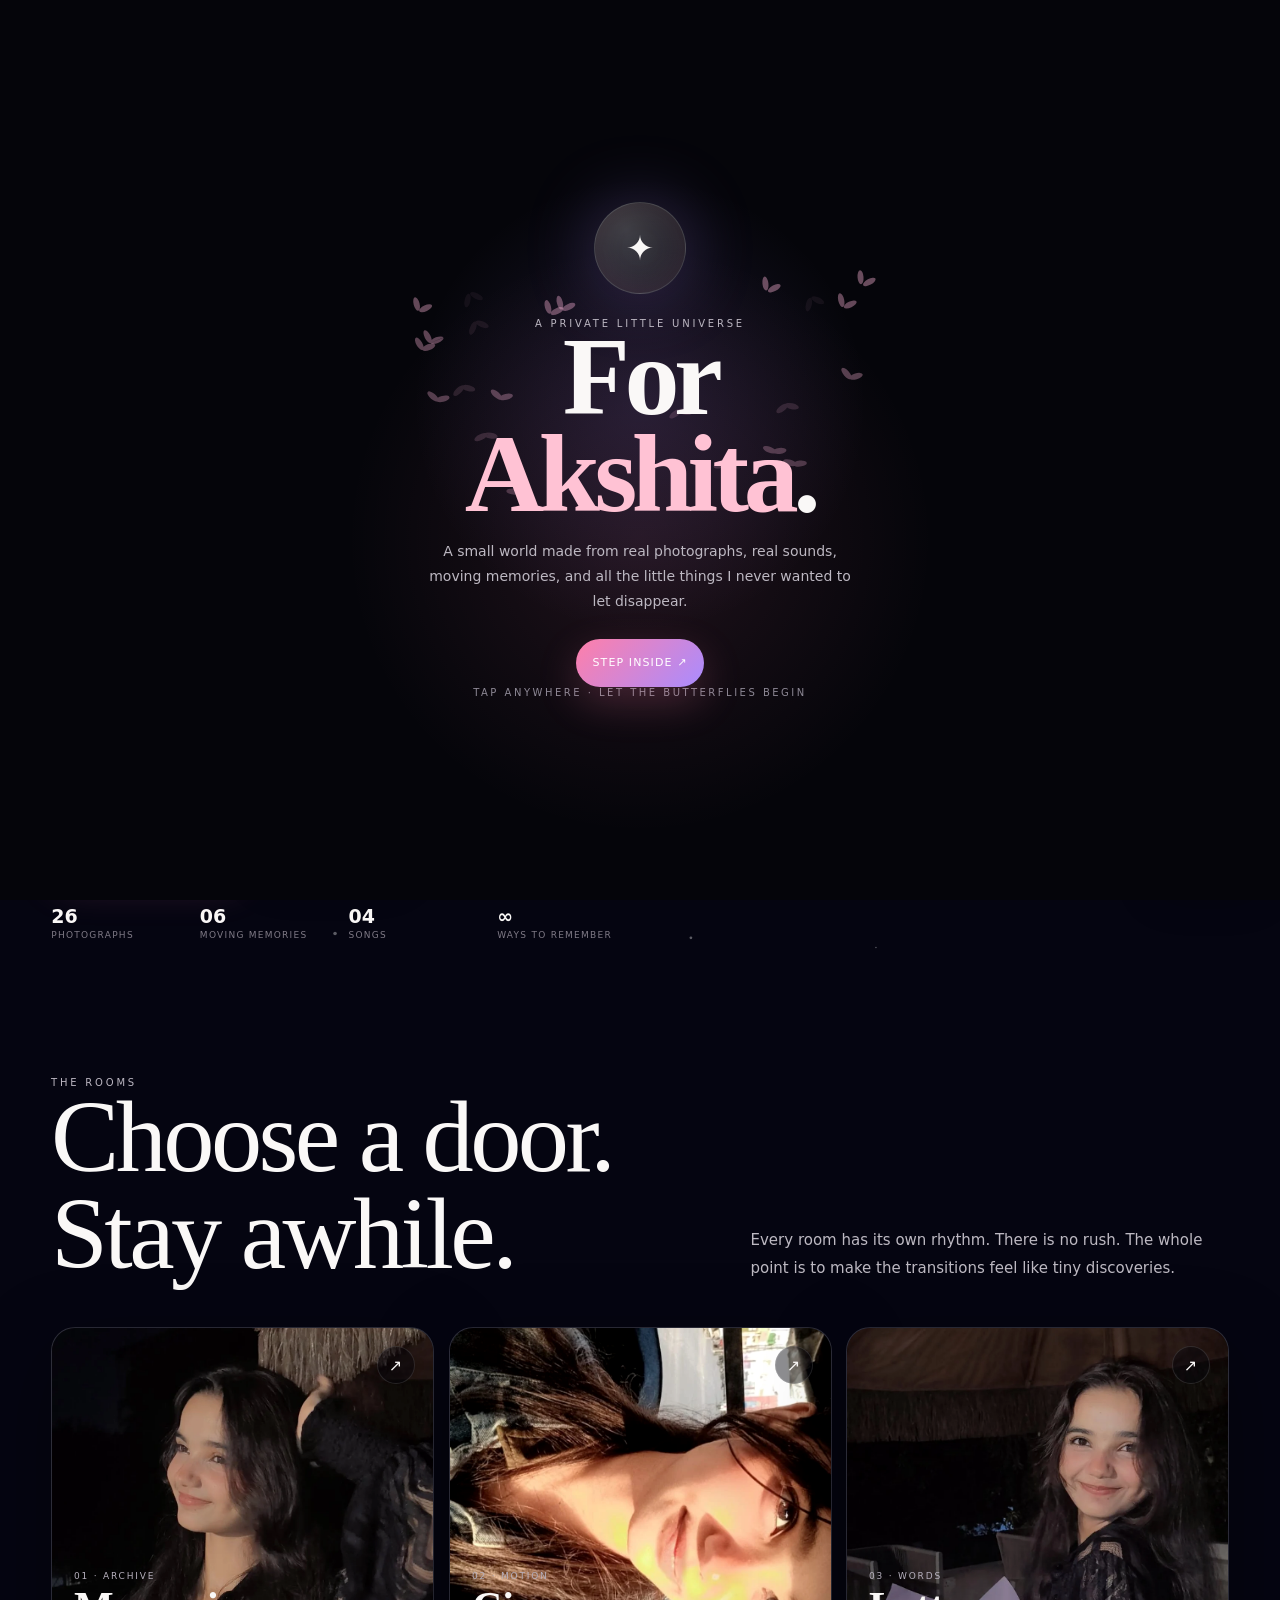
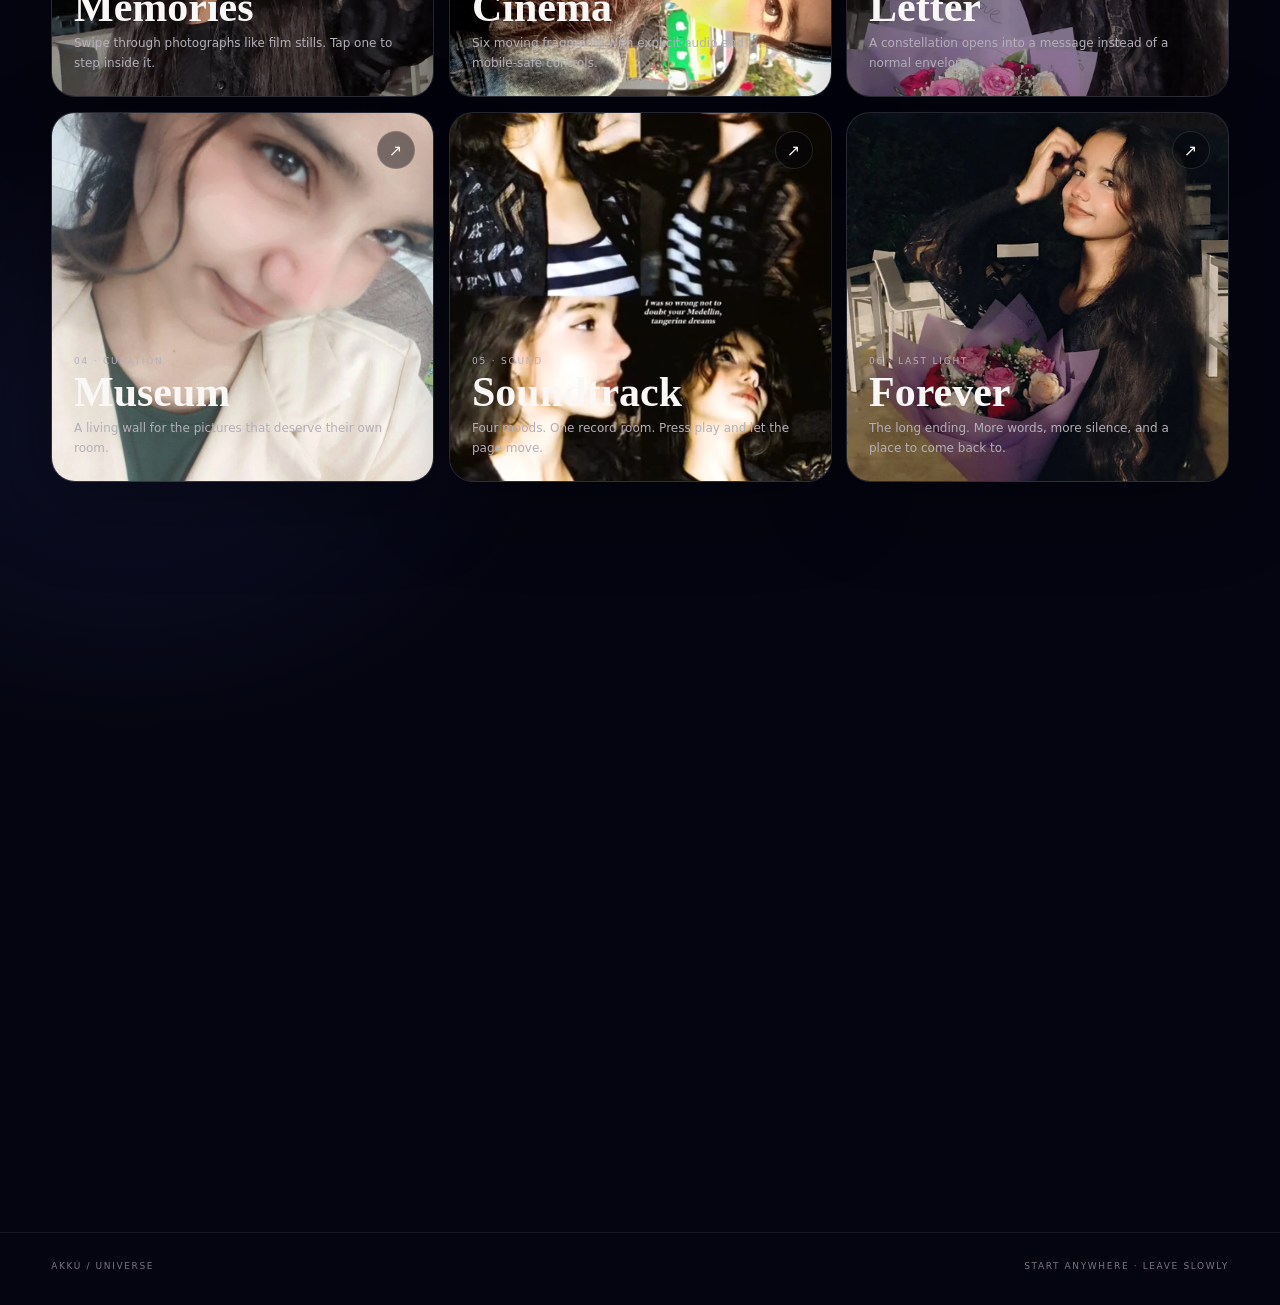
==== index.html @ 3331b081 "Final website update" ====
<!doctype html><html lang="en"><head><meta charset="utf-8"><meta name="viewport" content="width=device-width,initial-scale=1,viewport-fit=cover"><meta name="theme-color" content="#05050a"><meta name="description" content="A cinematic memory universe built for Akshita."><link rel="stylesheet" href="styles.css"><link rel="manifest" href="manifest.json"><meta name="color-scheme" content="dark"><title>AKKÚ · The Universe</title>





<style id="entry-critical-fix">
body.entry-lock{overflow:hidden}
body.entry-lock .entry{opacity:1!important;visibility:visible!important;pointer-events:auto!important}
.entry{z-index:30000!important}
.entry-canvas{z-index:0!important}
.entry-core{z-index:2!important;opacity:1!important;visibility:visible!important;display:block!important;position:relative!important}
.entry-core *{opacity:1!important;visibility:visible!important}
.entry-glyph,.entry-title,.entry-copy,.entry-hint,.entry-core .btn,.entry-core .mini-label{visibility:visible!important}
</style>

<style id="akk-decorations">
:root{
  --akk-pink: rgba(255,164,214,.72);
  --akk-blue: rgba(144,226,255,.52);
  --akk-white: rgba(255,255,255,.14);
}
body{position:relative;isolation:isolate}
.akk-ambient{
  position:fixed;inset:0;z-index:0;pointer-events:none;overflow:hidden;
}
.akk-ambient::before{
  content:"";position:absolute;inset:-15%;
  background:
   radial-gradient(circle at 12% 18%,rgba(255,160,214,.10),transparent 22%),
   radial-gradient(circle at 85% 14%,rgba(126,217,255,.08),transparent 24%),
   radial-gradient(circle at 60% 82%,rgba(255,170,220,.06),transparent 25%);
  filter:blur(25px);
  animation:akkDrift 18s ease-in-out infinite alternate;
}
.akk-ambient::after{
  content:"";position:absolute;inset:0;
  opacity:.24;
  background-image:
   radial-gradient(circle at 10% 10%,rgba(255,255,255,.75) 0 1px,transparent 1.5px),
   radial-gradient(circle at 70% 30%,rgba(255,255,255,.55) 0 1px,transparent 1.5px),
   radial-gradient(circle at 35% 80%,rgba(255,255,255,.45) 0 1px,transparent 1.5px);
  background-size:180px 180px,240px 240px,300px 300px;
  animation:akkStars 24s linear infinite;
}
.akk-deco{
  position:fixed;inset:0;z-index:1;pointer-events:none;
}
.akk-deco .corner{
  position:absolute;width:90px;height:90px;opacity:.55;
  border:1px solid rgba(255,255,255,.10);
}
.akk-deco .tl{left:16px;top:16px;border-right:0;border-bottom:0;border-radius:18px 0 0 0}
.akk-deco .tr{right:16px;top:16px;border-left:0;border-bottom:0;border-radius:0 18px 0 0}
.akk-deco .bl{left:16px;bottom:16px;border-right:0;border-top:0;border-radius:0 0 0 18px}
.akk-deco .br{right:16px;bottom:16px;border-left:0;border-top:0;border-radius:0 0 18px 0}
.akk-deco .orbit{
  position:absolute;width:150px;height:150px;border-radius:50%;
  border:1px solid rgba(255,255,255,.05);
  box-shadow:0 0 60px rgba(255,160,214,.04) inset;
}
.akk-deco .o1{left:-75px;top:22%}
.akk-deco .o2{right:-80px;top:58%;width:180px;height:180px}
.akk-deco .spark{
  position:absolute;width:5px;height:5px;border-radius:50%;
  background:linear-gradient(135deg,rgba(255,255,255,.9),rgba(255,159,213,.3));
  box-shadow:0 0 14px rgba(255,170,218,.5);
  animation:akkFloat 5s ease-in-out infinite;
}
.akk-deco .s1{left:9%;top:28%}.akk-deco .s2{left:91%;top:22%;animation-delay:1s}
.akk-deco .s3{left:15%;top:72%;animation-delay:2s}.akk-deco .s4{left:84%;top:79%;animation-delay:3s}
.akk-deco .pill{
  position:absolute;padding:7px 10px;border-radius:999px;
  border:1px solid rgba(255,255,255,.08);
  background:rgba(255,255,255,.02);
  color:rgba(255,255,255,.28);font-size:9px;letter-spacing:.18em;text-transform:uppercase;
  backdrop-filter:blur(12px);-webkit-backdrop-filter:blur(12px);
}
.akk-deco .p1{left:5%;top:48%}.akk-deco .p2{right:5%;top:34%}
.akk-deco .p3{left:7%;bottom:20%}.akk-deco .p4{right:7%;bottom:24%}
.akk-glowline{
  position:fixed;z-index:1;pointer-events:none;height:1px;width:28vw;max-width:420px;
  background:linear-gradient(90deg,transparent,rgba(255,183,221,.4),transparent);
  filter:blur(.6px);opacity:.45;transform:rotate(-12deg);
}
.akk-glowline.l1{top:21%;left:-5%}.akk-glowline.l2{top:66%;right:-6%;transform:rotate(12deg)}
@keyframes akkDrift{from{transform:translate3d(-1.5%,0,0) scale(1)}to{transform:translate3d(1.5%,1%,0) scale(1.04)}}
@keyframes akkStars{from{transform:translate3d(0,0,0)}to{transform:translate3d(-30px,-18px,0)}}
@keyframes akkFloat{0%,100%{transform:translate3d(0,0,0) scale(.8);opacity:.28}50%{transform:translate3d(0,-14px,0) scale(1.2);opacity:.9}}
@media(max-width:700px){
 .akk-deco .corner{width:55px;height:55px}
 .akk-deco .pill{display:none}
 .akk-deco .o1,.akk-deco .o2{opacity:.45}
 .akk-glowline{width:34vw}
}
@media(prefers-reduced-motion:reduce){
 .akk-ambient::before,.akk-ambient::after,.akk-deco .spark,{animation:none!important}
}
</style>


<style id="akk-galaxy-background">
.akk-cosmos{position:fixed;inset:0;z-index:1;pointer-events:none;overflow:hidden}
.akk-cosmos canvas{width:100%;height:100%;display:block;opacity:.9}
.akk-cosmos .galaxy-haze{position:absolute;inset:0;background:radial-gradient(ellipse at 18% 28%,rgba(105,115,255,.08),transparent 27%),radial-gradient(ellipse at 76% 34%,rgba(214,128,245,.08),transparent 28%),radial-gradient(ellipse at 58% 78%,rgba(95,193,255,.05),transparent 25%);filter:blur(16px)}
.akk-cosmos .cosmic-vignette{position:absolute;inset:0;background:radial-gradient(circle at 50% 50%,transparent 38%,rgba(2,3,9,.28) 72%,rgba(2,3,9,.72) 100%)}
.akk-cosmos .cosmic-hud{position:absolute;right:16px;bottom:16px;display:flex;gap:7px;align-items:center;padding:7px 10px;border-radius:999px;background:rgba(8,9,17,.24);border:1px solid rgba(255,255,255,.06);backdrop-filter:blur(12px);color:rgba(255,255,255,.2);font:600 8px/1 ui-monospace,SFMono-Regular,Menlo,monospace;letter-spacing:.18em;text-transform:uppercase}
.akk-cosmos .dot{width:5px;height:5px;border-radius:50%;background:rgba(177,208,255,.8);box-shadow:0 0 9px rgba(146,189,255,.55)}
@media(max-width:700px){.akk-cosmos .cosmic-hud{display:none}}
@media(prefers-reduced-motion:reduce){.akk-cosmos{display:none!important}}
</style>
<style id="akk-brightness-fix">
/* Keep the cosmic background atmospheric while restoring readable luminance on later rooms. */
body::after{
  content:"";
  position:fixed;
  inset:0;
  z-index:0;
  pointer-events:none;
  background:linear-gradient(
    180deg,
    rgba(255,255,255,.025) 0%,
    rgba(255,255,255,.012) 52%,
    rgba(255,255,255,.035) 100%
  );
  opacity:.8;
}
main,.screen,.page,.room,.museum-wrap,.letter-wrap,.cinema-wrap,.sound-wrap,.memory-wrap{
  position:relative;
  z-index:3;
}
@media(max-width:700px){
  body::after{opacity:.92}
}
</style>

<style id="akk-late-room-brightness">
/* Later-room readability: lift surfaces without washing out the night-sky aesthetic. */
.museum-wrap, .letter-wrap, .cinema-wrap, .sound-wrap, .memory-wrap{
  filter:brightness(1.07) saturate(1.03);
}
.museum-wrap .card, .letter-wrap .card, .cinema-wrap .card, .sound-wrap .card, .memory-wrap .card{
  box-shadow:0 18px 70px rgba(0,0,0,.18),inset 0 1px rgba(255,255,255,.055);
}
</style>

<style id="akk-rich-decor">
.akk-rich-layer{
 position:fixed;inset:0;z-index:2;pointer-events:none;overflow:hidden;mix-blend-mode:normal;opacity:.12;
}
.akk-rich-layer .dust{
 position:absolute;inset:-10%;
 background-image:url("assets/cosmic_decor/cosmic_layer_1.webp");
 background-size:cover;background-position:center;
 animation:akkDust 40s ease-in-out infinite alternate;
}
.akk-rich-layer .neb{
 position:absolute;inset:-12%;
 background-image:url("assets/cosmic_decor/cosmic_layer_2.webp");
 background-size:cover;mix-blend-mode:screen;opacity:.7;
 animation:akkNeb 52s linear infinite alternate;
}
.akk-rich-layer .flare{
 position:absolute;inset:-8%;
 background-image:url("assets/cosmic_decor/cosmic_layer_3.webp");
 background-size:cover;opacity:.46;
 animation:akkFlare 34s ease-in-out infinite alternate;
}
.akk-rich-layer img{
 position:absolute;right:-3vw;top:7vh;width:min(26vw,320px);height:auto;opacity:.16;
 filter:drop-shadow(0 0 28px rgba(255,170,210,.22));
 animation:akkOrbitFloat 18s ease-in-out infinite;
}
@keyframes akkDust{from{transform:translate3d(-2%,-1%,0) scale(1.02)}to{transform:translate3d(2%,1%,0) scale(1.06)}}
@keyframes akkNeb{from{transform:translate3d(2%,0,0) rotate(-.4deg)}to{transform:translate3d(-2%,1%,0) rotate(.4deg)}}
@keyframes akkFlare{from{transform:translate3d(0,2%,0) scale(1.03)}to{transform:translate3d(-1%,-2%,0) scale(1.08)}}
@keyframes akkOrbitFloat{0%,100%{transform:translate3d(0,0,0) rotate(-3deg)}50%{transform:translate3d(-10px,13px,0) rotate(2deg)}}
@media(max-width:700px){.akk-rich-layer{opacity:.14}.akk-rich-layer img{width:190px;top:5vh;right:-55px;opacity:.18}}
@media(prefers-reduced-motion:reduce){.akk-rich-layer *{animation:none!important}}
</style>

<style id="akk-scroll-tech">
html{scroll-behavior:smooth}
body{--akk-scroll-p:0}
.akk-scroll-ui{position:fixed;right:10px;top:50%;transform:translateY(-50%);z-index:9996;width:3px;height:124px;border-radius:999px;background:rgba(255,255,255,.08);box-shadow:0 0 20px rgba(150,210,255,.08);pointer-events:none;overflow:hidden}
.akk-scroll-ui::after{content:"";position:absolute;left:0;top:0;width:100%;height:calc(24px + var(--akk-scroll-p)*100px);max-height:100%;border-radius:999px;background:linear-gradient(180deg,rgba(255,176,216,.95),rgba(128,221,255,.95));box-shadow:0 0 16px rgba(150,210,255,.35)}
.akk-velocity-glow{position:fixed;inset:0;z-index:9995;pointer-events:none;opacity:0;background:radial-gradient(circle at 50% 50%,rgba(152,214,255,.06),transparent 38%);transition:opacity .18s ease}
body.akk-fast-scroll .akk-velocity-glow{opacity:1}
/* Safe scroll animation: content is ALWAYS visible; motion is progressive only. */
.akk-reveal{opacity:1;transform:translate3d(0,20px,0);transition:transform .58s cubic-bezier(.16,1,.3,1)}
.akk-reveal.is-visible{transform:none}
.akk-parallax{--akk-px:0;transform:translate3d(0,var(--akk-px),0);transition:transform .12s linear}
.akk-swipe-cue{position:fixed;left:12px;bottom:14px;z-index:9994;display:flex;align-items:center;gap:8px;padding:7px 10px;border-radius:999px;color:rgba(255,255,255,.26);font:600 8px/1 ui-monospace,SFMono-Regular,Menlo,monospace;letter-spacing:.14em;text-transform:uppercase;background:rgba(8,9,17,.22);border:1px solid rgba(255,255,255,.06);backdrop-filter:blur(12px);pointer-events:none}
.akk-swipe-cue i{display:inline-block;width:18px;height:1px;background:linear-gradient(90deg,transparent,rgba(255,186,220,.8),transparent);position:relative;overflow:hidden}.akk-swipe-cue i::after{content:"";position:absolute;left:-100%;top:0;width:100%;height:100%;background:#fff;animation:akkSweep 1.6s cubic-bezier(.16,1,.3,1) infinite}
@keyframes akkSweep{to{left:100%}}
/* Guarantee page content stays above every decorative fixed layer. */
main,.topbar,nav,footer,.footer{position:relative;z-index:8}
main > *,main section,main article,.museum-wrap,.forever-panel,.end-card{position:relative;z-index:8}
@media(max-width:700px){.akk-scroll-ui{right:6px;height:86px}.akk-swipe-cue{left:8px;bottom:9px;font-size:7px}}
@media(prefers-reduced-motion:reduce){.akk-reveal{transform:none;transition:none}.akk-parallax{transform:none!important}.akk-swipe-cue,.akk-velocity-glow{display:none}}
</style>
<style id="akk-final-safety">
main,.topbar,footer{position:relative;z-index:8}
.museum-wrap,.museum-next,.museum-top-next,.forever-hero,.forever-chapters,.forever-panel,.end-card,.forever-end-nav{position:relative;z-index:8}
.akk-rich-layer,.akk-cosmos,.akk-ambient,.akk-deco,.akk-glowline{z-index:1!important}
/* These rooms should never become visually empty due to a missed animation callback. */
.museum-wrap,.museum-next,.museum-top-next,.forever-panel,.end-card{opacity:1!important;visibility:visible!important}
</style></head><body class="entry-lock"><div class="entry" data-entry><canvas class="entry-canvas" data-entry-canvas></canvas><div class="entry-core"><div class="entry-glyph">✦</div><div class="mini-label">a private little universe</div><h1 class="entry-title">For <em>Akshita</em>.</h1><p class="entry-copy">A small world made from real photographs, real sounds, moving memories, and all the little things I never wanted to let disappear.</p><button class="btn rose" data-enter>Step inside ↗</button><div class="entry-hint">tap anywhere · let the butterflies begin</div></div></div>
<nav class="topbar"><a class="brand" href="index.html"><span class="brand-dot"></span>AKKÚ <i>/</i> UNIVERSE</a><div class="nav-links"><a class="active" href="index.html">Home</a><a href="memories.html">Memories</a><a href="cinema.html">Cinema</a><a href="letter.html">Letter</a><a href="museum.html">Museum</a><a href="soundtrack.html">Sound</a><a href="forever.html">Forever</a></div><button class="nav-menu" data-menu aria-label="Open menu">☰</button></nav>
<div class="mobile-menu" data-menu-panel><div class="mobile-menu-inner"><div class="mini-label">THE ROOMS</div><a href="index.html">00 · Home</a><a href="memories.html">01 · Memories</a><a href="cinema.html">02 · Cinema</a><a href="letter.html">03 · Letter</a><a href="museum.html">04 · Museum</a><a href="soundtrack.html">05 · Soundtrack</a><a href="forever.html">06 · Forever</a></div></div>
<div class="cursor"></div><div class="lumen"></div><div class="page-wipe" data-page-wipe><span>opening the next room</span></div><div class="toast" data-toast></div><div class="progress"><span data-progress></span></div>
<div class="sound-dock"><button data-sound-open><span class="eq-bars"><i></i><i></i><i></i><i></i></span><b>sound</b></button></div><div class="sound-panel" data-sound-panel><button class="panel-close" data-sound-close>×</button><div class="mini-label">AUDIO</div><h3>Let the room breathe.</h3><p>Nothing auto-plays until you choose it. The site is designed around deliberate taps, especially on phones.</p><div class="sound-actions"><button class="pill" data-global-mute>Mute all</button><a class="pill solid" href="soundtrack.html">Open soundtrack</a></div></div>
<main>
<section class="page hero"><canvas class="hero-space" data-space></canvas><div class="wrap hero-inner"><div class="reveal"><div class="eyebrow">00 · the beginning</div><h1 class="display hero-title">For <em>Akshita</em>,<br>and the moments<br>that refuse to fade.</h1><p class="hero-copy">I wanted something that felt less like a webpage and more like a place. So here it is: rooms for the photographs, the videos, the songs, the words, and the quiet part at the end.</p><div class="cta-row"><a class="btn rose" href="memories.html">Enter the memories ↗</a><a class="btn" href="letter.html">Open the letter</a></div><div class="hero-stats"><div class="stat"><strong>26</strong><span>photographs</span></div><div class="stat"><strong>06</strong><span>moving memories</span></div><div class="stat"><strong>04</strong><span>songs</span></div><div class="stat"><strong>∞</strong><span>ways to remember</span></div></div></div><div class="hero-stage"><div class="orbit-ring"></div><div class="orbit-ring r2"></div><div class="orbit-ring r3"></div><div class="hero-core tilt"><img src="assets/p11.webp" alt="portrait"><div class="hero-tag">the one I kept looking at</div></div><div class="orbit-photo"><img src="assets/p03.webp" alt="memory"></div><div class="orbit-photo"><img src="assets/p20.webp" alt="memory"></div><div class="orbit-photo"><img src="assets/p24.webp" alt="memory"></div><div class="orbit-photo"><img src="assets/p08.webp" alt="memory"></div></div></div></section>
<section class="page" id="rooms"><div class="wrap"><div class="section-head reveal"><div><div class="mini-label">THE ROOMS</div><h2 class="display">Choose a door.<br>Stay awhile.</h2></div><p class="section-intro">Every room has its own rhythm. There is no rush. The whole point is to make the transitions feel like tiny discoveries.</p></div><div class="rooms"><a class="room-card tilt reveal" href="memories.html"><img src="assets/p15.webp" alt="Memories"><span class="room-arrow">↗</span><div><div class="room-no">01 · ARCHIVE</div><h3>Memories</h3><p>Swipe through photographs like film stills. Tap one to step inside it.</p></div></a><a class="room-card tilt reveal" href="cinema.html"><img src="assets/p09.webp" alt="Cinema"><span class="room-arrow">↗</span><div><div class="room-no">02 · MOTION</div><h3>Cinema</h3><p>Six moving fragments with explicit audio and mobile-safe controls.</p></div></a><a class="room-card tilt reveal" href="letter.html"><img src="assets/p21.webp" alt="Letter"><span class="room-arrow">↗</span><div><div class="room-no">03 · WORDS</div><h3>Letter</h3><p>A constellation opens into a message instead of a normal envelope.</p></div></a><a class="room-card tilt reveal" href="museum.html"><img src="assets/p04.webp" alt="Museum"><span class="room-arrow">↗</span><div><div class="room-no">04 · CURATION</div><h3>Museum</h3><p>A living wall for the pictures that deserve their own room.</p></div></a><a class="room-card tilt reveal" href="soundtrack.html"><img src="assets/p25.webp" alt="Soundtrack"><span class="room-arrow">↗</span><div><div class="room-no">05 · SOUND</div><h3>Soundtrack</h3><p>Four moods. One record room. Press play and let the page move.</p></div></a><a class="room-card tilt reveal" href="forever.html"><img src="assets/p10.webp" alt="Forever"><span class="room-arrow">↗</span><div><div class="room-no">06 · LAST LIGHT</div><h3>Forever</h3><p>The long ending. More words, more silence, and a place to come back to.</p></div></a></div></div></section>
<section class="page pull-quote"><div class="wrap reveal"><blockquote>“I wanted to make a place where even silence would still feel like you.”</blockquote><cite>for the person this whole universe keeps pointing back to</cite></div></section>
</main><footer class="footer"><div>AKKÚ / UNIVERSE</div><div class="footer-right">start anywhere · leave slowly</div></footer>
<script src="app.js"></script>



<script id="akk-decorations-js">
(()=>{"use strict";
const reduce=window.matchMedia?.("(prefers-reduced-motion: reduce)")?.matches;
const ambient=document.createElement("div");ambient.className="akk-ambient";
const deco=document.createElement("div");deco.className="akk-deco";
deco.innerHTML=`
  <span class="corner tl"></span><span class="corner tr"></span>
  <span class="corner bl"></span><span class="corner br"></span>
  <span class="orbit o1"></span><span class="orbit o2"></span>
  <span class="spark s1"></span><span class="spark s2"></span><span class="spark s3"></span><span class="spark s4"></span>
  <span class="pill p1">made slowly</span><span class="pill p2">stay awhile</span>
  <span class="pill p3">for keeps</span><span class="pill p4">one little universe</span>
`;
document.body.prepend(ambient,deco);
const l1=document.createElement("div");l1.className="akk-glowline l1";
const l2=document.createElement("div");l2.className="akk-glowline l2";
document.body.append(l1,l2);
if(!reduce){
  const count=window.innerWidth<700?5:8;
  for(let i=0;i<count;i++){
    const p=document.createElement("span");p.className="";
    p.style.left=(5+Math.random()*90)+"vw";
    p.style.animationDelay=(-Math.random()*9)+"s";
    p.style.animationDuration=(7+Math.random()*5)+"s";
    document.body.appendChild(p);
  }
}
})();
</script>


<script id="akk-galaxy-background-js">
(()=>{"use strict";const reduce=window.matchMedia?.("(prefers-reduced-motion: reduce)")?.matches;if(reduce)return;
const wrap=document.createElement("div");wrap.className="akk-cosmos";wrap.innerHTML='<canvas aria-hidden="true"></canvas><div class="galaxy-haze"></div><div class="cosmic-vignette"></div><div class="cosmic-hud"><span class="dot"></span><span>deep space // quiet orbit</span></div>';document.body.prepend(wrap);
const c=wrap.querySelector("canvas"),ctx=c.getContext("2d",{alpha:true});let dpr=Math.min(devicePixelRatio||1,1.5),w=0,h=0,t=0,last=performance.now(),lastFrame=0;
function resize(){dpr=Math.min(devicePixelRatio||1,2);w=innerWidth;h=innerHeight;c.width=w*dpr;c.height=h*dpr;ctx.setTransform(dpr,0,0,dpr,0,0)}addEventListener("resize",resize,{passive:true});resize();
const stars=Array.from({length:Math.min(180,Math.max(90,Math.floor(w*h/9000)))},()=>({x:Math.random(),y:Math.random(),r:.3+Math.random()*1.1,a:.12+Math.random()*.55,p:Math.random()*6.28,s:.35+Math.random()*1.2}));
const neb=Array.from({length:7},(_,i)=>({x:.08+Math.random()*.84,y:.08+Math.random()*.84,rx:.1+.08*Math.random(),ry:.035+.035*Math.random(),rot:Math.random()*6.28,a:.018+.022*Math.random(),h:i%2}));
const planets=[{d:.14,r:1.2,sp:.22,c:"rgba(160,190,255,.55)"},{d:.25,r:1.8,sp:-.13,c:"rgba(255,200,225,.5)"},{d:.36,r:2.3,sp:.08,c:"rgba(160,228,255,.46)"},{d:.48,r:1.5,sp:.055,c:"rgba(214,171,255,.45)"}];
function draw(now=performance.now()){if(now-lastFrame<33){requestAnimationFrame(draw);return}lastFrame=now;const dt=Math.min(.05,(now-last)/1000);last=now;t+=dt;ctx.clearRect(0,0,w,h);
for(const s of stars){const tw=.55+.45*Math.sin(t*s.s+s.p);ctx.globalAlpha=s.a*tw;ctx.fillStyle="#fff";ctx.beginPath();ctx.arc(s.x*w,s.y*h,s.r,0,6.283);ctx.fill()}
for(const n of neb){ctx.save();ctx.translate(n.x*w,n.y*h);ctx.rotate(n.rot+t*.003*(n.h?1:-1));const g=ctx.createRadialGradient(0,0,0,0,0,n.rx*w);g.addColorStop(0,n.h?`rgba(202,170,255,${n.a})`:`rgba(110,196,255,${n.a})`);g.addColorStop(1,"rgba(0,0,0,0)");ctx.scale(1,n.ry/n.rx);ctx.fillStyle=g;ctx.beginPath();ctx.arc(0,0,n.rx*w,0,6.283);ctx.fill();ctx.restore()}
ctx.save();ctx.translate(w*.52,h*.55);ctx.rotate(-.27);const bw=Math.max(w,h)*1.25,bh=Math.max(90,h*.22),band=ctx.createLinearGradient(-bw*.5,0,bw*.5,0);band.addColorStop(0,"rgba(0,0,0,0)");band.addColorStop(.22,"rgba(120,140,255,.025)");band.addColorStop(.48,"rgba(237,218,255,.09)");band.addColorStop(.62,"rgba(142,171,255,.035)");band.addColorStop(1,"rgba(0,0,0,0)");ctx.fillStyle=band;ctx.filter="blur(12px)";ctx.fillRect(-bw*.5,-bh*.5,bw,bh);ctx.filter="none";ctx.restore();
const cx=w*.8,cy=h*.2,base=Math.min(w,h)*.92,sun=Math.max(10,base*.028);
for(const p of planets){const rd=base*p.d;ctx.save();ctx.translate(cx,cy);ctx.rotate(t*p.sp);ctx.strokeStyle="rgba(220,225,255,.08)";ctx.lineWidth=.8;ctx.beginPath();ctx.arc(0,0,rd,0,6.283);ctx.stroke();ctx.rotate(t*p.sp*.25);ctx.fillStyle=p.c;ctx.shadowColor=p.c;ctx.shadowBlur=8;ctx.beginPath();ctx.arc(rd,0,p.r,0,6.283);ctx.fill();ctx.restore()}
const g=ctx.createRadialGradient(cx,cy,0,cx,cy,sun*4);g.addColorStop(0,"rgba(255,247,220,.95)");g.addColorStop(.16,"rgba(255,202,125,.8)");g.addColorStop(.46,"rgba(255,145,186,.18)");g.addColorStop(1,"rgba(255,120,180,0)");ctx.fillStyle=g;ctx.beginPath();ctx.arc(cx,cy,sun*4,0,6.283);ctx.fill();ctx.fillStyle="rgba(255,219,150,.92)";ctx.shadowColor="rgba(255,183,120,.5)";ctx.shadowBlur=18;ctx.beginPath();ctx.arc(cx,cy,sun,0,6.283);ctx.fill();ctx.shadowBlur=0;requestAnimationFrame(draw)}requestAnimationFrame(draw);
})();
</script>
<script id="akk-rich-decor-js">
(()=>{"use strict";
const reduce=window.matchMedia?.("(prefers-reduced-motion: reduce)")?.matches;
const wrap=document.createElement("div");wrap.className="akk-rich-layer";
wrap.innerHTML='<div class="dust"></div><div class="neb"></div><div class="flare"></div><img src="assets/cosmic_decor/solar_orbit_overlay.svg" alt="" aria-hidden="true">';
document.body.prepend(wrap);
if(reduce) wrap.style.opacity=".08";
})();
</script>

<script id="akk-scroll-tech-js">
(()=>{"use strict";
const reduce=window.matchMedia?.("(prefers-reduced-motion: reduce)")?.matches;
const ui=document.createElement("div");ui.className="akk-scroll-ui";
const glow=document.createElement("div");glow.className="akk-velocity-glow";
const cue=document.createElement("div");cue.className="akk-swipe-cue";cue.innerHTML="<span>scroll / swipe</span><i></i>";
document.body.append(ui,glow,cue);
const candidates=[...document.querySelectorAll("main > section, main > article, .forever-panel, .museum-wrap, .museum-next, .museum-top-next, .end-card")];
candidates.slice(0,140).forEach((el,i)=>{if(!el.classList.contains("akk-reveal"))el.classList.add("akk-reveal");if(i%3===1)el.style.transitionDelay=".05s";if(i%3===2)el.style.transitionDelay=".1s";});
if(!reduce && "IntersectionObserver" in window){const io=new IntersectionObserver(entries=>entries.forEach(e=>{if(e.isIntersecting){e.target.classList.add("is-visible");io.unobserve(e.target)}}),{threshold:.02,rootMargin:"180px 0px 120px 0px"});document.querySelectorAll(".akk-reveal").forEach(el=>io.observe(el));}
else document.querySelectorAll(".akk-reveal").forEach(el=>el.classList.add("is-visible"));
let lastY=scrollY,lastT=performance.now(),raf=0,fastTimer=0;
function tick(){raf=0;const max=Math.max(1,document.documentElement.scrollHeight-innerHeight);document.body.style.setProperty("--akk-scroll-p",(Math.max(0,Math.min(1,scrollY/max))).toFixed(3));const now=performance.now(),dy=scrollY-lastY,dt=Math.max(16,now-lastT),vel=Math.min(2.4,Math.abs(dy)/(dt/16));if(!reduce&&vel>.85){document.body.classList.add("akk-fast-scroll");clearTimeout(fastTimer);fastTimer=setTimeout(()=>document.body.classList.remove("akk-fast-scroll"),160);}lastY=scrollY;lastT=now;}
addEventListener("scroll",()=>{if(!raf)raf=requestAnimationFrame(tick)},{passive:true});addEventListener("resize",tick,{passive:true});tick();
if(!reduce){const pars=[...document.querySelectorAll(".room-hero,.forever-hero")].slice(0,6);let pr=0;const onP=()=>{pars.forEach((el,i)=>{const r=el.getBoundingClientRect();if(r.bottom<0||r.top>innerHeight)return;const k=(i%2+1)*.018;el.style.setProperty("--akk-px",((innerHeight/2-(r.top+r.height/2))*k).toFixed(1)+"px")})};addEventListener("scroll",()=>{if(!pr)pr=requestAnimationFrame(()=>{pr=0;onP()})},{passive:true});onP();}
})();
</script>
</body></html>
---- styles.css ----
:root{
  --bg:#05050a;--bg2:#0b0a12;--ink:#faf8f7;--muted:#aaa7b1;--soft:#d9d5de;--line:rgba(255,255,255,.11);
  --rose:#ff7fa9;--rose2:#ffc2d4;--violet:#a98cff;--cyan:#9bdfff;--gold:#ffd7a4;
  --ease:cubic-bezier(.18,.86,.22,1);--max:1420px;--mx:50vw;--my:50vh;--vh:1vh
}
*{box-sizing:border-box}
html{background:var(--bg);color-scheme:dark;scroll-behavior:smooth}
body{margin:0;overflow-x:hidden;background:
 radial-gradient(1000px 700px at 70% -10%,rgba(169,140,255,.13),transparent 60%),
 radial-gradient(900px 700px at 10% 25%,rgba(255,127,169,.10),transparent 60%),
 linear-gradient(180deg,#05050a,#080710 55%,#05050a);color:var(--ink);font-family:Inter,ui-sans-serif,system-ui,-apple-system,BlinkMacSystemFont,"Segoe UI",sans-serif}
body::before{content:"";position:fixed;inset:0;pointer-events:none;z-index:1;background:radial-gradient(420px 420px at var(--mx) var(--my),rgba(255,255,255,.055),transparent 62%)}
body::after{content:"";position:fixed;inset:0;pointer-events:none;z-index:9990;opacity:.08;background-image:radial-gradient(rgba(255,255,255,.22) 1px,transparent 1px);background-size:3px 3px;mix-blend-mode:soft-light}
a{color:inherit}
button,a{font:inherit}
button{cursor:pointer}
img,video{display:block;max-width:100%}
:focus-visible{outline:2px solid var(--rose2);outline-offset:4px}

/* global chrome */
.progress{position:fixed;top:0;left:0;right:0;height:2px;z-index:12000;background:transparent}
.progress span{display:block;height:100%;width:0;background:linear-gradient(90deg,var(--rose),var(--violet),var(--cyan));box-shadow:0 0 20px rgba(255,127,169,.5)}
.topbar{position:fixed;z-index:11000;top:12px;left:50%;transform:translateX(-50%);width:min(96vw,var(--max));display:flex;align-items:center;justify-content:space-between;gap:14px;padding:12px 12px 12px 16px;border:1px solid rgba(255,255,255,.09);background:rgba(7,7,14,.52);backdrop-filter:blur(20px) saturate(130%);border-radius:999px;box-shadow:0 22px 60px rgba(0,0,0,.28)}
.brand{font-size:11px;letter-spacing:.24em;text-transform:uppercase;text-decoration:none;font-weight:800;display:flex;align-items:center;gap:10px;white-space:nowrap}
.brand-dot{width:7px;height:7px;border-radius:50%;background:linear-gradient(135deg,var(--rose),var(--violet));box-shadow:0 0 16px var(--rose)}
.brand i{font-style:normal;opacity:.35}
.nav-links{display:flex;align-items:center;gap:2px}
.nav-links a{font-size:10px;letter-spacing:.12em;text-transform:uppercase;text-decoration:none;color:#d9d4dc;padding:10px 11px;border-radius:999px;transition:.35s var(--ease)}
.nav-links a:hover,.nav-links a.active{background:rgba(255,255,255,.08);color:#fff}
.nav-menu{display:none;border:1px solid var(--line);background:rgba(255,255,255,.06);color:#fff;border-radius:999px;width:42px;height:42px}
.mobile-menu{position:fixed;inset:0;z-index:10500;display:grid;place-items:center;background:rgba(4,4,10,.9);backdrop-filter:blur(22px);opacity:0;pointer-events:none;transition:opacity .4s var(--ease)}
.mobile-menu.open{opacity:1;pointer-events:auto}
.mobile-menu-inner{width:min(88vw,460px);padding:28px;border:1px solid var(--line);border-radius:28px;background:linear-gradient(180deg,rgba(255,255,255,.08),rgba(255,255,255,.03));box-shadow:0 30px 90px rgba(0,0,0,.45)}
.mobile-menu-inner a{display:block;text-decoration:none;font-size:clamp(22px,6vw,34px);line-height:1.1;padding:10px 0;color:#f6f2f6}

.page-wipe{position:fixed;inset:0;z-index:14000;background:radial-gradient(circle at 50% 40%,#14131f,#05050a 60%);display:grid;place-items:center;opacity:0;pointer-events:none;transition:opacity .55s var(--ease)}
.page-wipe.show{opacity:1}.page-wipe span{font-size:10px;letter-spacing:.34em;text-transform:uppercase;color:#bdb7c5}

.toast{position:fixed;left:50%;bottom:28px;transform:translate(-50%,16px);z-index:13000;opacity:0;pointer-events:none;background:rgba(13,11,20,.88);border:1px solid var(--line);backdrop-filter:blur(16px);padding:12px 16px;border-radius:999px;font-size:11px;color:#ece8ee;transition:.4s var(--ease)}
.toast.show{opacity:1;transform:translate(-50%,0)}

.lumen{position:fixed;inset:0;pointer-events:none;z-index:2;background:radial-gradient(500px 500px at var(--mx) var(--my),rgba(255,126,169,.06),transparent 70%)}
.cursor{position:fixed;z-index:13000;left:0;top:0;width:28px;height:28px;border:1px solid rgba(255,255,255,.35);border-radius:50%;transform:translate(-50%,-50%);pointer-events:none;opacity:0;mix-blend-mode:difference;transition:opacity .2s}
.cursor::after{content:"";position:absolute;inset:9px;border-radius:50%;background:#fff}
.cursor.show{opacity:1}

.sound-dock{position:fixed;right:18px;bottom:18px;z-index:11000}
.sound-dock button{border:1px solid var(--line);background:rgba(8,7,14,.72);backdrop-filter:blur(16px);color:#fff;border-radius:999px;padding:10px 13px;display:flex;align-items:center;gap:10px;box-shadow:0 12px 40px rgba(0,0,0,.28)}
.eq-bars{display:flex;gap:2px;height:14px;align-items:end}.eq-bars i{display:block;width:2px;background:linear-gradient(var(--rose),var(--violet));border-radius:999px;height:5px}.eq-bars i:nth-child(2){height:11px}.eq-bars i:nth-child(3){height:8px}.eq-bars i:nth-child(4){height:12px}
.sound-panel{position:fixed;right:18px;bottom:72px;width:min(330px,calc(100vw - 36px));z-index:11000;opacity:0;transform:translateY(12px);pointer-events:none;padding:18px;border-radius:20px;border:1px solid var(--line);background:rgba(7,7,14,.88);backdrop-filter:blur(18px);box-shadow:0 20px 60px rgba(0,0,0,.4);transition:.35s var(--ease)}
.sound-panel.open{opacity:1;transform:none;pointer-events:auto}.panel-close{position:absolute;right:12px;top:10px;border:0;background:none;color:#fff;font-size:22px}
.sound-panel h3{margin:6px 0 5px;font-family:"Iowan Old Style",Georgia,serif;font-weight:600;font-size:28px}.sound-panel p{margin:0 0 15px;color:var(--muted);font-size:13px;line-height:1.7}
.sound-actions{display:flex;gap:8px;flex-wrap:wrap}.pill{display:inline-flex;align-items:center;justify-content:center;min-height:40px;padding:0 13px;border:1px solid var(--line);border-radius:999px;background:rgba(255,255,255,.06);color:#fff;text-decoration:none;font-size:11px;letter-spacing:.1em;text-transform:uppercase}.pill.solid{background:linear-gradient(135deg,var(--rose),var(--violet));border:0}

/* common */
.wrap{width:min(92vw,var(--max));margin:0 auto;position:relative;z-index:5}.page{position:relative;min-height:100svh}.mini-label,.eyebrow{font-size:10px;text-transform:uppercase;letter-spacing:.28em;color:#bcb7c2}.display{font-family:"Iowan Old Style",Georgia,"Times New Roman",serif;letter-spacing:-.035em;font-weight:500;line-height:.95;margin:0}.section-head{padding-top:120px;display:grid;grid-template-columns:1.1fr .9fr;gap:9vw;align-items:end}.section-head h2{font-size:clamp(56px,8vw,118px)}.section-intro{max-width:520px;margin:0;color:#bdb9c2;font-size:15px;line-height:1.9}.cta-row{display:flex;flex-wrap:wrap;gap:10px;align-items:center}.btn{display:inline-flex;align-items:center;justify-content:center;min-height:48px;padding:0 17px;border-radius:999px;border:1px solid rgba(255,255,255,.15);background:rgba(255,255,255,.04);color:#fff;text-decoration:none;font-size:11px;letter-spacing:.1em;text-transform:uppercase;transition:.35s var(--ease);position:relative;overflow:hidden}.btn:hover{transform:translateY(-2px);background:rgba(255,255,255,.09)}.btn.rose{background:linear-gradient(135deg,var(--rose),var(--violet));border:0;box-shadow:0 15px 40px rgba(255,127,169,.22)}
.reveal{opacity:0;transform:translateY(28px);transition:opacity .9s var(--ease),transform .9s var(--ease)}.reveal.in{opacity:1;transform:none}.reveal-scale{opacity:0;transform:translateY(24px) scale(.97);transition:opacity 1s var(--ease),transform 1s var(--ease)}.reveal-scale.in{opacity:1;transform:none}
.tilt{transform:perspective(1000px) rotateX(var(--rx,0deg)) rotateY(var(--ry,0deg));transition:transform .18s linear}

/* intro / butterflies */
.entry{position:fixed;inset:0;z-index:15000;display:grid;place-items:center;background:radial-gradient(circle at 50% 45%,rgba(166,137,255,.14),transparent 28%),radial-gradient(circle at 50% 60%,rgba(255,127,169,.11),transparent 35%),#05050a;overflow:hidden;transition:opacity .9s var(--ease),visibility .9s var(--ease)}
.entry.hidden{opacity:0;visibility:hidden;pointer-events:none}.entry-canvas{position:absolute;inset:0;width:100%;height:100%}.entry-core{position:relative;width:min(88vw,520px);padding:28px;text-align:center}.entry-glyph{width:92px;height:92px;border-radius:50%;margin:0 auto 24px;display:grid;place-items:center;font-size:34px;border:1px solid rgba(255,255,255,.15);background:radial-gradient(circle at 35% 30%,rgba(255,255,255,.22),rgba(255,255,255,.05));box-shadow:0 0 70px rgba(169,140,255,.26),inset 0 0 30px rgba(255,127,169,.08);animation:breathe 4s ease-in-out infinite}.entry-title{font-family:"Iowan Old Style",Georgia,serif;font-size:clamp(54px,11vw,110px);line-height:.88;letter-spacing:-.05em;margin:0 0 16px}.entry-title em{color:var(--rose2);font-style:normal}.entry-copy{font-size:14px;line-height:1.8;color:#bdb8c2;margin:0 auto 24px;max-width:430px}.entry-hint{font-size:10px;letter-spacing:.25em;text-transform:uppercase;color:#8d8895}.butterfly-burst{position:absolute;inset:0;pointer-events:none}

/* home */
.hero{min-height:100svh;display:grid;place-items:center;overflow:hidden}.hero-space{position:absolute;inset:0;width:100%;height:100%}.hero-inner{display:grid;grid-template-columns:1.05fr .95fr;gap:5vw;align-items:center;padding-top:96px}.hero-title{font-size:clamp(62px,8.5vw,130px);max-width:850px}.hero-title em{color:var(--rose2);font-style:normal}.hero-copy{max-width:670px;color:#b8b4be;font-size:15px;line-height:1.9;margin:24px 0 26px}.hero-stats{display:grid;grid-template-columns:repeat(4,minmax(0,1fr));gap:10px;margin-top:22px}.stat{padding:12px 0;border-top:1px solid rgba(255,255,255,.08)}.stat strong{display:block;font-size:19px;font-weight:700}.stat span{display:block;margin-top:3px;font-size:9px;text-transform:uppercase;letter-spacing:.14em;color:#7f7a86}.hero-stage{height:min(70vw,680px);min-height:480px;position:relative;display:grid;place-items:center;transform-style:preserve-3d}.orbit-ring{position:absolute;width:min(40vw,560px);height:min(40vw,560px);border:1px solid rgba(255,255,255,.08);border-radius:50%;transform:rotateX(72deg) rotateZ(7deg);box-shadow:0 0 80px rgba(169,140,255,.05)}.orbit-ring.r2{width:min(31vw,430px);height:min(31vw,430px);transform:rotateX(64deg) rotateZ(-16deg)}.orbit-ring.r3{width:min(52vw,680px);height:min(30vw,390px);transform:rotateY(74deg) rotateZ(14deg)}.hero-core{width:min(55vw,340px);aspect-ratio:4/5;border-radius:28px;overflow:hidden;position:relative;box-shadow:0 40px 100px rgba(0,0,0,.55);border:1px solid rgba(255,255,255,.12);transform:perspective(1200px) rotateY(-12deg) rotateX(4deg)}.hero-core img{width:100%;height:100%;object-fit:cover}.hero-tag{position:absolute;left:14px;right:14px;bottom:14px;padding:10px 12px;border-radius:14px;background:rgba(7,6,12,.62);backdrop-filter:blur(12px);font-size:10px;letter-spacing:.14em;text-transform:uppercase;color:#e8e3ea}.orbit-photo{position:absolute;width:110px;aspect-ratio:4/5;border-radius:18px;overflow:hidden;border:1px solid rgba(255,255,255,.12);box-shadow:0 20px 50px rgba(0,0,0,.45)}.orbit-photo img{width:100%;height:100%;object-fit:cover}

/* rooms */
.rooms{display:grid;grid-template-columns:repeat(3,1fr);gap:15px;padding:44px 0 120px}.room-card{min-height:370px;border:1px solid rgba(255,255,255,.10);border-radius:24px;overflow:hidden;position:relative;background:#090913;text-decoration:none;display:flex;flex-direction:column;justify-content:flex-end;isolation:isolate}.room-card::before{content:"";position:absolute;inset:0;background:linear-gradient(180deg,transparent 35%,rgba(4,4,10,.8) 75%,rgba(4,4,10,.98));z-index:1}.room-card img{position:absolute;inset:0;width:100%;height:100%;object-fit:cover;filter:saturate(.9) contrast(1.05);transition:transform 1.2s var(--ease),filter 1.2s var(--ease)}.room-card:hover img{transform:scale(1.07);filter:saturate(1.1) contrast(1.08)}.room-card>div{position:relative;z-index:2;padding:22px}.room-no{font-size:9px;letter-spacing:.2em;text-transform:uppercase;color:#b6b0bd}.room-card h3{font-family:"Iowan Old Style",Georgia,serif;font-size:42px;line-height:.9;margin:8px 0}.room-card p{margin:0;color:#b4afb9;font-size:12px;line-height:1.65;max-width:320px}.room-arrow{position:absolute;right:18px;top:18px;z-index:3;width:38px;height:38px;border-radius:50%;display:grid;place-items:center;background:rgba(6,6,12,.45);border:1px solid rgba(255,255,255,.12)}
.pull-quote{display:grid;place-items:center;min-height:70svh}.pull-quote .wrap{padding:80px 0}.pull-quote blockquote{font-family:"Iowan Old Style",Georgia,serif;font-size:clamp(45px,7vw,100px);line-height:.94;letter-spacing:-.04em;max-width:1000px;margin:0}.pull-quote cite{display:block;margin-top:24px;color:#8f8995;font-style:normal;text-transform:uppercase;letter-spacing:.18em;font-size:10px}
.footer{display:flex;justify-content:space-between;gap:16px;padding:28px 4vw 34px;border-top:1px solid rgba(255,255,255,.08);color:#77717d;font-size:9px;letter-spacing:.18em;text-transform:uppercase}.footer-right{text-align:right}

/* memories */
.room-hero{min-height:70svh;display:grid;align-items:end;padding:140px 0 70px}.room-hero h1{font-size:clamp(68px,10vw,150px);max-width:1050px}.room-hero p{max-width:620px;color:#b9b3bd;line-height:1.9;font-size:15px}.film{position:relative;min-height:84svh;display:grid;place-items:center;overflow:hidden}.film-stage{width:min(90vw,1200px);aspect-ratio:16/9;position:relative}.film-slide{position:absolute;inset:0;display:grid;grid-template-columns:1.1fr .9fr;gap:18px;opacity:0;transform:translateY(30px) scale(.97);pointer-events:none;transition:.75s var(--ease)}.film-slide.active{opacity:1;transform:none;pointer-events:auto}.film-image{border-radius:28px;overflow:hidden;border:1px solid rgba(255,255,255,.12);background:#0a0a12;box-shadow:0 40px 100px rgba(0,0,0,.45)}.film-image img{width:100%;height:100%;object-fit:cover}.film-copy{align-self:center;padding:20px 0}.film-copy .n{font-size:9px;letter-spacing:.2em;color:#938e99}.film-copy h2{font-family:"Iowan Old Style",Georgia,serif;font-size:clamp(45px,6vw,95px);line-height:.92;letter-spacing:-.04em;margin:10px 0 16px}.film-copy p{color:#aaa5ae;line-height:1.9;max-width:440px}.film-controls{display:flex;align-items:center;gap:10px;margin-top:22px}.film-controls button{width:44px;height:44px;border-radius:50%;border:1px solid var(--line);background:rgba(255,255,255,.05);color:#fff}.film-dots{display:flex;gap:5px;margin-left:4px}.film-dot{width:22px;height:2px;background:#38353e;border-radius:99px;border:0;padding:0}.film-dot.active{background:linear-gradient(90deg,var(--rose),var(--violet))}

/* cinema */
.cinema-layout{padding:120px 0 120px}.cinema-grid{display:grid;grid-template-columns:1.4fr .6fr;gap:18px}.video-frame{position:relative;border-radius:28px;overflow:hidden;border:1px solid rgba(255,255,255,.12);background:#000;box-shadow:0 40px 120px rgba(0,0,0,.5)}.video-frame video{width:100%;height:auto;aspect-ratio:16/9;object-fit:contain;object-position:center;background:#000;display:block}.video-overlay{position:absolute;inset:0;pointer-events:none;background:linear-gradient(180deg,rgba(0,0,0,.0),rgba(0,0,0,.5))}.video-title{position:absolute;left:20px;top:18px;z-index:2;font-size:10px;text-transform:uppercase;letter-spacing:.17em;color:#eee}.video-controls{display:flex;flex-wrap:wrap;align-items:center;gap:8px;padding:12px;border-top:1px solid rgba(255,255,255,.08);background:#0b0b12}.video-controls button{min-height:42px;border-radius:12px;border:1px solid var(--line);background:rgba(255,255,255,.05);color:#fff;padding:0 12px;font-size:10px;letter-spacing:.08em;text-transform:uppercase}.range{appearance:none;width:140px;height:4px;border-radius:99px;background:#292632}.range::-webkit-slider-thumb{appearance:none;width:14px;height:14px;border-radius:50%;background:linear-gradient(135deg,var(--rose),var(--violet));box-shadow:0 0 12px rgba(255,127,169,.45)}.range.wide{flex:1;min-width:120px}.video-side{display:grid;gap:10px}.video-thumb{position:relative;border:1px solid rgba(255,255,255,.10);border-radius:18px;overflow:hidden;background:#0a0a12;transition:.35s var(--ease)}.video-thumb button{display:block;width:100%;border:0;background:none;color:#fff;text-align:left;padding:0}.video-thumb img{width:100%;aspect-ratio:16/9;object-fit:cover;filter:saturate(.82) brightness(.72);transition:.5s var(--ease)}.video-thumb:hover img,.video-thumb.active img{filter:saturate(1.05) brightness(1)}.video-thumb .meta{position:absolute;left:10px;right:10px;bottom:10px;display:flex;justify-content:space-between;gap:8px;font-size:9px;text-transform:uppercase;letter-spacing:.12em}.video-thumb.active{border-color:rgba(255,127,169,.6);box-shadow:0 0 0 1px rgba(255,127,169,.18),0 15px 40px rgba(255,127,169,.1)}

/* letter */
.letter-room{min-height:100svh;display:grid;place-items:center;overflow:hidden;background:
 radial-gradient(700px 400px at 50% 40%,rgba(169,140,255,.11),transparent 55%),
 radial-gradient(500px 320px at 50% 60%,rgba(255,127,169,.08),transparent 60%)}
.letter-scene{width:min(94vw,1100px);height:min(80svh,760px);position:relative;display:grid;place-items:center}
.letter-orbit{position:absolute;inset:6%;border-radius:50%;border:1px solid rgba(255,255,255,.08);transform:rotateX(66deg);box-shadow:0 0 100px rgba(169,140,255,.06)}
.letter-orbit.r2{inset:14%;transform:rotateY(68deg) rotateZ(20deg)}
.letter-orbit.r3{inset:25%;transform:rotateX(70deg) rotateZ(-10deg)}
.letter-orb{position:relative;z-index:3;width:min(56vw,190px);height:min(56vw,190px);border-radius:50%;border:1px solid rgba(255,255,255,.18);background:radial-gradient(circle at 35% 25%,rgba(255,255,255,.22),rgba(255,255,255,.03));color:#fff;font-size:38px;box-shadow:0 0 0 10px rgba(255,255,255,.015),0 0 80px rgba(255,127,169,.18),inset 0 0 40px rgba(169,140,255,.08);animation:breathe 3.8s ease-in-out infinite;transition:.7s var(--ease)}
.letter-room.opened .letter-orb{transform:scale(.76);box-shadow:0 0 0 500px rgba(255,127,169,.04),0 0 150px rgba(169,140,255,.25)}
.letter-content{position:absolute;inset:8% 6%;display:grid;grid-template-columns:.75fr 1.25fr;gap:40px;opacity:0;transform:translateY(30px) scale(.98);pointer-events:none;transition:1s var(--ease)}.letter-room.opened .letter-content{opacity:1;transform:none;pointer-events:auto}
.letter-photo{border-radius:28px;overflow:hidden;border:1px solid rgba(255,255,255,.12);box-shadow:0 35px 100px rgba(0,0,0,.48);align-self:stretch}.letter-photo img{width:100%;height:100%;object-fit:cover}.letter-copy{align-self:center}.letter-copy h1{font-family:"Iowan Old Style",Georgia,serif;font-size:clamp(48px,6vw,86px);line-height:.9;letter-spacing:-.045em;margin:12px 0 18px}.letter-copy p{color:#bdb7c1;line-height:1.95;font-size:14px;max-width:600px}.letter-lines{margin-top:22px;display:grid;gap:12px}.letter-line{padding:13px 15px;border:1px solid rgba(255,255,255,.09);border-radius:14px;background:rgba(255,255,255,.035);color:#ddd7e0;font-family:"Iowan Old Style",Georgia,serif;font-size:18px;opacity:0;transform:translateY(10px);transition:.65s var(--ease)}.letter-room.opened .letter-line{opacity:1;transform:none}.letter-room.opened .letter-line:nth-child(1){transition-delay:.12s}.letter-room.opened .letter-line:nth-child(2){transition-delay:.18s}.letter-room.opened .letter-line:nth-child(3){transition-delay:.24s}.letter-room.opened .letter-line:nth-child(4){transition-delay:.30s}.letter-room.opened .letter-line:nth-child(5){transition-delay:.36s}
.letter-sign{margin-top:20px;color:#7f7986;font-size:10px;text-transform:uppercase;letter-spacing:.16em}

/* museum */
.museum-wrap{padding:120px 0}.filter-row{display:flex;gap:7px;flex-wrap:wrap;margin:30px 0}.filter{border:1px solid var(--line);background:rgba(255,255,255,.04);color:#cfc9d2;padding:9px 12px;border-radius:999px;font-size:9px;letter-spacing:.12em;text-transform:uppercase}.filter.active{background:linear-gradient(135deg,var(--rose),var(--violet));border:0;color:#fff}.masonry{columns:3 260px;column-gap:15px}.museum-card{break-inside:avoid;margin:0 0 15px;position:relative;border-radius:22px;overflow:hidden;border:1px solid rgba(255,255,255,.10);background:#090913;cursor:pointer}.museum-card img{width:100%;height:auto;transition:transform .9s var(--ease),filter .9s var(--ease)}.museum-card:hover img{transform:scale(1.04);filter:saturate(1.08)}.museum-card .overlay{position:absolute;inset:auto 0 0;padding:14px;background:linear-gradient(180deg,transparent,rgba(0,0,0,.72));font-size:10px;letter-spacing:.1em;text-transform:uppercase;color:#f5f1f5}

/* soundtrack */
.soundtrack{min-height:100svh;display:grid;align-items:center;padding:130px 0 80px}.soundtrack-grid{display:grid;grid-template-columns:.8fr 1.2fr;gap:80px;align-items:center}.record-scene{display:grid;place-items:center;min-height:560px;position:relative}.record{width:min(70vw,420px);aspect-ratio:1;border-radius:50%;background:radial-gradient(circle at 50% 50%,#0b0a11 0 16%,#17151d 17% 21%,#0c0b12 22% 100%);border:1px solid rgba(255,255,255,.10);box-shadow:0 50px 110px rgba(0,0,0,.48),inset 0 0 40px rgba(255,255,255,.04);position:relative}.record::before{content:"";position:absolute;inset:11%;border-radius:50%;border:1px solid rgba(255,255,255,.08);box-shadow:inset 0 0 40px rgba(255,127,169,.06)}.record::after{content:"";position:absolute;inset:36%;border-radius:50%;background:radial-gradient(circle at 38% 28%,var(--rose2),var(--rose) 34%,var(--violet) 100%);box-shadow:0 0 40px rgba(255,127,169,.25)}.record.playing{animation:spin 6s linear infinite}.sound-info h1{font-family:"Iowan Old Style",Georgia,serif;font-size:clamp(60px,8vw,120px);line-height:.9;letter-spacing:-.05em;margin:8px 0 12px}.sound-meta{color:#9a94a0;text-transform:uppercase;letter-spacing:.18em;font-size:10px}.track-list{display:grid;gap:8px;margin-top:28px}.track{display:grid;grid-template-columns:40px 1fr auto;gap:12px;align-items:center;padding:14px 15px;border-radius:16px;border:1px solid var(--line);background:rgba(255,255,255,.03);color:#e7e2e8;transition:.35s var(--ease)}.track.active{background:linear-gradient(135deg,rgba(255,127,169,.10),rgba(169,140,255,.08));border-color:rgba(255,127,169,.45)}.track button{border:0;background:none;color:#fff}.track .index{font-size:10px;color:#807984}.track .title{font-size:13px}.track .mood{font-size:9px;color:#8d8793;text-transform:uppercase;letter-spacing:.12em}
.audio-bar{display:flex;align-items:center;gap:10px;margin-top:18px}.audio-bar button{min-height:44px;padding:0 14px;border-radius:12px;border:1px solid var(--line);background:rgba(255,255,255,.05);color:#fff}.audio-range{flex:1;appearance:none;height:4px;border-radius:99px;background:#2b2731}.audio-range::-webkit-slider-thumb{appearance:none;width:13px;height:13px;border-radius:50%;background:linear-gradient(135deg,var(--rose),var(--violet))}

/* forever */
.forever-hero{min-height:100svh;display:grid;place-items:center;position:relative;overflow:hidden;background:radial-gradient(circle at 50% 40%,rgba(169,140,255,.1),transparent 30%),radial-gradient(circle at 50% 70%,rgba(255,127,169,.07),transparent 32%)}.forever-hero .core{width:min(90vw,900px);text-align:center}.forever-hero h1{font-family:"Iowan Old Style",Georgia,serif;font-size:clamp(70px,11vw,150px);line-height:.88;letter-spacing:-.05em;margin:15px 0}.forever-hero p{max-width:690px;margin:0 auto 24px;color:#aaa6af;font-size:14px;line-height:1.95}.forever-scroll{margin-top:32px;color:#6f6974;font-size:9px;text-transform:uppercase;letter-spacing:.2em}.halo{position:absolute;width:min(70vw,740px);height:min(70vw,740px);border-radius:50%;border:1px solid rgba(255,255,255,.06);box-shadow:0 0 120px rgba(169,140,255,.09);animation:float 8s ease-in-out infinite}.forever-chapters{display:block}.forever-panel{min-height:100svh;display:grid;place-items:center;padding:80px 0;position:relative;overflow:hidden}.forever-panel:nth-child(odd){background:linear-gradient(180deg,#07060d,#0b0912)}.forever-panel:nth-child(even){background:linear-gradient(180deg,#0b0912,#07060d)}.forever-panel .inner{display:grid;grid-template-columns:1fr 1fr;gap:8vw;align-items:center}.forever-panel:nth-child(even) .inner{direction:rtl}.forever-panel:nth-child(even) .inner>*{direction:ltr}.forever-panel h2{font-family:"Iowan Old Style",Georgia,serif;font-size:clamp(60px,8vw,112px);line-height:.88;letter-spacing:-.05em;margin:12px 0 18px}.forever-panel p{color:#a8a3ad;font-size:14px;line-height:1.95;max-width:560px}.memory-list{display:grid;gap:8px;margin-top:18px}.memory-list div{padding:11px 12px;border-left:2px solid rgba(255,127,169,.65);background:rgba(255,255,255,.025);color:#c9c4cb;font-size:11px}.forever-panel .card{border-radius:28px;overflow:hidden;border:1px solid rgba(255,255,255,.12);box-shadow:0 40px 100px rgba(0,0,0,.45);min-height:520px}.forever-panel .card img{width:100%;height:100%;object-fit:cover}.end-card{min-height:90svh;display:grid;place-items:center;text-align:center;padding:80px 0;background:radial-gradient(circle at 50% 40%,rgba(255,127,169,.10),transparent 40%),#05050a}.end-card h2{font-family:"Iowan Old Style",Georgia,serif;font-size:clamp(62px,9vw,120px);line-height:.9;margin:14px 0}.end-card p{max-width:690px;color:#9d98a3;line-height:1.95;margin:0 auto 24px}

/* modal / lightbox */
.modal{position:fixed;inset:0;z-index:16000;display:none;place-items:center;background:rgba(2,2,7,.92);backdrop-filter:blur(18px);padding:20px}.modal.open{display:grid}.modal-card{width:min(94vw,1200px);max-height:92svh;display:grid;grid-template-rows:auto 1fr auto;gap:12px}.modal-top{display:flex;justify-content:space-between;align-items:center;color:#bcb7c1;font-size:9px;text-transform:uppercase;letter-spacing:.16em}.modal-close{width:40px;height:40px;border-radius:50%;border:1px solid var(--line);background:rgba(255,255,255,.05);color:#fff}.modal-img-wrap{display:grid;place-items:center;min-height:0}.modal-img{max-width:100%;max-height:76svh;width:auto;height:auto;border-radius:18px;border:1px solid rgba(255,255,255,.10);box-shadow:0 40px 120px rgba(0,0,0,.55)}.modal-caption{font-size:11px;color:#96909c}

/* mobile */
@media (max-width:980px){
  .nav-links{display:none}.nav-menu{display:block}.topbar{top:10px}.hero-inner,.soundtrack-grid,.cinema-grid,.film-slide,.forever-panel .inner,.letter-content,.section-head{grid-template-columns:1fr}.hero{min-height:100svh}.hero-inner{padding-top:120px;gap:50px}.hero-title{font-size:clamp(58px,14vw,96px)}.hero-copy{font-size:14px}.hero-stage{min-height:420px;height:88vw}.rooms{grid-template-columns:repeat(2,1fr)}.room-card{min-height:300px}.section-head{gap:24px}.film{min-height:110svh}.film-stage{width:92vw;aspect-ratio:auto;height:78svh}.film-slide{display:block}.film-image{height:50svh}.film-copy{padding-top:20px}.video-side{grid-template-columns:repeat(2,1fr)}.soundtrack-grid{gap:30px}.record-scene{min-height:400px}.record{width:min(76vw,360px)}.letter-scene{height:auto;min-height:100svh;padding:130px 0 80px}.letter-content{position:relative;inset:auto;width:100%;gap:24px}.letter-photo{min-height:50svh}.letter-copy{padding-bottom:30px}.letter-orb{position:absolute;top:21%;z-index:2}.letter-room.opened .letter-orb{transform:translateY(-4px) scale(.55)}.letter-room:not(.opened) .letter-content{opacity:0}.forever-panel{min-height:auto;padding:100px 0}.forever-panel:nth-child(even) .inner{direction:ltr}.forever-panel .inner{gap:34px}.forever-panel .card{min-height:460px}.footer{flex-direction:column}.footer-right{text-align:left}
}
@media (max-width:620px){
  .brand{font-size:9px;letter-spacing:.18em}.topbar{padding:9px 10px 9px 13px}.sound-dock{right:12px;bottom:12px}.sound-dock button{padding:9px 11px}.section-head{padding-top:105px}.section-head h2{font-size:56px}.rooms{grid-template-columns:1fr;gap:12px}.room-card{min-height:320px}.hero-inner{padding-top:120px}.hero-stage{min-height:360px}.hero-core{width:min(66vw,300px)}.orbit-photo{width:80px}.orbit-ring{width:74vw;height:74vw}.orbit-ring.r2{width:60vw;height:60vw}.orbit-ring.r3{width:86vw;height:53vw}.hero-stats{grid-template-columns:repeat(2,1fr)}.video-side{grid-template-columns:1fr 1fr}.video-controls{gap:6px}.range.wide{min-width:100px}.letter-orb{top:19%;width:120px;height:120px}.letter-content{gap:16px}.letter-photo{min-height:44svh}.letter-line{font-size:17px}.track{grid-template-columns:34px 1fr}.track .mood{display:none}.forever-hero h1{font-size:63px}.forever-panel h2{font-size:59px}.forever-panel .card{min-height:360px}.modal{padding:10px}.modal-img{max-height:72svh}.cursor{display:none}
}

/* animations */
@keyframes breathe{0%,100%{transform:scale(1)}50%{transform:scale(1.025)}}
@keyframes spin{to{transform:rotate(360deg)}}
@keyframes float{0%,100%{transform:translateY(0) scale(1)}50%{transform:translateY(-12px) scale(1.02)}}

@media (prefers-reduced-motion:reduce){html{scroll-behavior:auto}.reveal,.reveal-scale,.page-wipe,.room-card img,.letter-line,.film-slide,.modal-img,.btn,.letter-orb{transition:none}.record.playing,.halo,.entry-glyph{animation:none}.cursor{display:none}}
.museum-card{padding:0;text-align:left;appearance:none;color:inherit;font:inherit}
@media (max-width:620px){.museum-card{border-radius:18px}.museum-card img{width:100%}}

/* ===== AKKÚ MOTION SYSTEM v2: cinematic, touch-first, low-cost ===== */
:root{--glow1:#ff77ae;--glow2:#9c8cff;--glow3:#89e9ff;--glass:rgba(255,255,255,.055)}
html{scroll-behavior:smooth;scrollbar-width:thin;scrollbar-color:#6b516c transparent}
body{background-color:#04040a}
body::before{opacity:.85;transition:background .7s ease}
body.motion-ready::before{animation:ambientShift 18s ease-in-out infinite alternate}
body::selection{background:#ff7fa955;color:#fff}
.ambient-canvas{position:fixed;inset:0;width:100%;height:100%;pointer-events:none;z-index:1;opacity:.6;mix-blend-mode:screen}
.page,.room-hero,.cinema-layout,.soundtrack,.letter-room,.forever-hero,.forever-chapters,.end-card{isolation:isolate}
.section-head,.film,.museum-shell,.soundtrack-grid,.letter-scene,.forever-panel .inner,.end-card .inner{animation:sceneIn .9s var(--ease) both}
.room-card,.film-image,.film-copy,.video-frame,.video-side,.sound-info,.letter-photo,.letter-copy,.museum-card,.track,.forever-panel .card,.end-card .inner{will-change:transform,opacity}
.room-card{transform-style:preserve-3d}
.room-card::before,.museum-card::before,.video-thumb::before,.track::before{content:"";position:absolute;pointer-events:none}
.room-card::before,.museum-card::before,.video-thumb::before,.track::before{inset:-1px;border-radius:inherit;background:linear-gradient(120deg,transparent 20%,rgba(255,255,255,.20) 50%,transparent 80%);transform:translateX(-120%);transition:transform .8s var(--ease)}
.room-card:hover::before,.museum-card:hover::before,.video-thumb:hover::before,.track:hover::before{transform:translateX(120%)}
.touch-wave{position:fixed;z-index:16000;width:18px;height:18px;border-radius:50%;pointer-events:none;border:1px solid rgba(255,255,255,.85);background:radial-gradient(circle,rgba(255,132,194,.25),transparent 70%);box-shadow:0 0 18px rgba(255,119,178,.3),0 0 35px rgba(154,140,255,.22);transform:translate(-50%,-50%) scale(.2);animation:touchWave .72s cubic-bezier(.18,.8,.22,1) forwards}
.touch-spark{position:fixed;z-index:16001;pointer-events:none;font-size:12px;transform:translate(-50%,-50%);animation:touchSpark .72s var(--ease) forwards;text-shadow:0 0 12px currentColor}
.touch-heart{position:fixed;z-index:16001;pointer-events:none;transform:translate(-50%,-50%);animation:touchHeart .95s var(--ease) forwards;font-size:13px}
.pressable{transition:transform .14s ease,box-shadow .14s ease!important}.pressable.is-pressed{transform:scale(.965)!important}
.topbar{transition:transform .45s var(--ease),box-shadow .45s var(--ease),background .45s ease}
body.ui-scrolled .topbar{transform:translateX(-50%) translateY(-4px);box-shadow:0 28px 70px rgba(0,0,0,.42)}
.brand-dot{animation:dotPulse 2.4s ease-in-out infinite}
.nav-links a{position:relative}.nav-links a::after{content:"";position:absolute;left:12px;right:12px;bottom:6px;height:1px;background:linear-gradient(90deg,transparent,var(--rose),transparent);transform:scaleX(0);transition:transform .35s var(--ease)}
.nav-links a:hover::after,.nav-links a.active::after{transform:scaleX(1)}
.hero-stage{transform-style:preserve-3d;animation:stageFloat 9s ease-in-out infinite}.hero-core{animation:coreDrift 7s ease-in-out infinite;box-shadow:0 28px 100px rgba(0,0,0,.42),0 0 80px rgba(255,127,169,.08)}
.orbit-ring{animation:spinSlow 20s linear infinite,orbitBreath 6s ease-in-out infinite}.orbit-ring.r2{animation-duration:28s}.orbit-ring.r3{animation-duration:38s}.orbit-photo{animation:orbitFloat 6s ease-in-out infinite}.orbit-photo:nth-child(4){animation-delay:-1.4s}.orbit-photo:nth-child(5){animation-delay:-2.3s}.orbit-photo:nth-child(6){animation-delay:-3.2s}.orbit-photo:nth-child(7){animation-delay:-4s}.hero-title em{display:inline-block;animation:softGlow 4s ease-in-out infinite}
.btn{overflow:hidden;box-shadow:0 12px 40px rgba(0,0,0,.18)}.btn::after{content:"";position:absolute;left:-25%;top:0;width:20%;height:100%;background:linear-gradient(90deg,transparent,rgba(255,255,255,.35),transparent);transform:skewX(-18deg);animation:buttonSheen 4.2s ease-in-out infinite;pointer-events:none}
.film-stage{perspective:1200px}.film-slide{transform:translate3d(0,18px,0) scale(.985);opacity:0;transition:opacity .8s var(--ease),transform .8s var(--ease);filter:saturate(.85)}.film-slide.active{opacity:1;transform:none;filter:none}.film-slide .film-image{transform:translateZ(0);overflow:hidden;border-radius:26px;box-shadow:0 28px 90px rgba(0,0,0,.45)}.film-slide.active .film-image img{animation:kenBurns 7s var(--ease) both}.film-slide.active .film-copy h2{animation:textRise .7s .08s var(--ease) both}.film-slide.active .film-copy p{animation:textRise .7s .16s var(--ease) both}
.video-frame{border-radius:28px;box-shadow:0 30px 100px rgba(0,0,0,.5),0 0 80px rgba(156,140,255,.06)}.video-frame::after{content:"";position:absolute;inset:0;border-radius:inherit;pointer-events:none;background:linear-gradient(180deg,transparent 60%,rgba(0,0,0,.35));opacity:0;transition:opacity .35s ease}.video-frame:hover::after{opacity:1}.video-thumb{transform:translateZ(0)}.video-thumb.active{box-shadow:0 0 0 1px rgba(255,127,169,.22),0 18px 50px rgba(255,127,169,.08)}
.letter-room{min-height:100svh;overflow:hidden;background:radial-gradient(circle at 50% 50%,rgba(169,140,255,.10),transparent 32%),radial-gradient(circle at 20% 70%,rgba(255,127,169,.08),transparent 34%),#05050a}.letter-room::before{content:"";position:absolute;inset:0;background-image:radial-gradient(circle at 20% 30%,rgba(255,255,255,.75) 0 1px,transparent 1.5px),radial-gradient(circle at 70% 65%,rgba(255,255,255,.6) 0 .8px,transparent 1.4px);background-size:180px 220px,240px 200px;animation:starDrift 26s linear infinite;opacity:.28;pointer-events:none}.letter-scene{min-height:100svh;display:grid;place-items:center;position:relative;padding:110px 0 70px}.letter-orbit{position:absolute;width:min(80vw,720px);height:min(80vw,720px);border:1px solid rgba(255,255,255,.08);border-radius:50%;animation:spinSlow 22s linear infinite;box-shadow:0 0 80px rgba(169,140,255,.05) inset}.letter-orbit.r2{width:min(62vw,560px);height:min(62vw,560px);animation-direction:reverse;animation-duration:31s;border-color:rgba(255,127,169,.10)}.letter-orbit.r3{width:min(44vw,420px);height:min(44vw,420px);animation-duration:41s;border-color:rgba(155,223,255,.12)}.letter-orbit::before{content:"";position:absolute;width:7px;height:7px;border-radius:50%;left:50%;top:-4px;background:var(--rose);box-shadow:0 0 18px var(--rose)}.letter-orb{position:relative;z-index:6;width:112px;height:112px;border-radius:50%;border:1px solid rgba(255,255,255,.18);background:radial-gradient(circle at 35% 28%,rgba(255,255,255,.35),rgba(169,140,255,.12) 35%,rgba(255,127,169,.08) 62%,rgba(255,255,255,.03));color:#fff;font-size:34px;box-shadow:0 0 90px rgba(169,140,255,.28),inset 0 0 30px rgba(255,127,169,.09);transition:transform .35s var(--ease),box-shadow .35s ease;animation:breathe 3.8s ease-in-out infinite;cursor:pointer}.letter-orb:hover{transform:scale(1.06);box-shadow:0 0 110px rgba(255,127,169,.32),inset 0 0 40px rgba(255,255,255,.12)}.letter-content{width:min(92vw,1100px);display:grid;grid-template-columns:.8fr 1.2fr;gap:5vw;align-items:center;opacity:.16;filter:blur(10px);transform:translateY(22px) scale(.98);transition:opacity .9s var(--ease),filter .9s var(--ease),transform .9s var(--ease);pointer-events:none}.letter-room.opened .letter-content{opacity:1;filter:none;transform:none;pointer-events:auto}.letter-room.opened .letter-orb{transform:scale(1.12);box-shadow:0 0 140px rgba(255,127,169,.28)}.letter-photo{position:relative;aspect-ratio:4/5;border-radius:30px;overflow:hidden;border:1px solid rgba(255,255,255,.14);box-shadow:0 30px 100px rgba(0,0,0,.42)}.letter-photo::after{content:"";position:absolute;inset:0;background:linear-gradient(135deg,rgba(255,255,255,.18),transparent 25%,transparent 65%,rgba(156,140,255,.16));mix-blend-mode:screen;pointer-events:none}.letter-photo img{width:100%;height:100%;object-fit:cover;transform:scale(1.05);transition:transform 1.2s var(--ease)}.letter-photo:hover img{transform:scale(1.1)}.letter-copy h1{font-size:clamp(48px,7vw,100px);line-height:.9;margin:.25em 0}.letter-copy p{font-size:15px;line-height:1.9;color:#b9b4bf;max-width:650px}.letter-lines{display:grid;gap:12px;margin-top:20px}.letter-line{position:relative;padding:15px 16px 15px 23px;border:1px solid rgba(255,255,255,.08);border-radius:18px;background:rgba(255,255,255,.035);opacity:0;transform:translateY(18px);transition:.6s var(--ease)}.letter-room.opened .letter-line{opacity:1;transform:none}.letter-room.opened .letter-line:nth-child(1){transition-delay:.12s}.letter-room.opened .letter-line:nth-child(2){transition-delay:.20s}.letter-room.opened .letter-line:nth-child(3){transition-delay:.28s}.letter-room.opened .letter-line:nth-child(4){transition-delay:.36s}.letter-room.opened .letter-line:nth-child(5){transition-delay:.44s}.letter-line::before{content:"";position:absolute;left:8px;top:20px;width:5px;height:5px;border-radius:50%;background:var(--rose);box-shadow:0 0 12px var(--rose)}.letter-sign{margin-top:24px;color:#8e8895;font:italic 13px Georgia,serif}
.museum-card{transition:transform .35s var(--ease),box-shadow .35s ease;overflow:hidden}.museum-card img{transition:transform .8s var(--ease),filter .6s ease}.museum-card:hover img{transform:scale(1.06);filter:saturate(1.08) contrast(1.02)}.record{animation:spinRecord 18s linear infinite paused;box-shadow:0 0 80px rgba(255,127,169,.08)}.record.playing{animation-play-state:running}.track{position:relative;overflow:hidden}.track.active{background:linear-gradient(90deg,rgba(255,127,169,.12),rgba(169,140,255,.08))!important;border-color:rgba(255,127,169,.22)!important;box-shadow:0 0 30px rgba(255,127,169,.08)}
.forever-hero{min-height:100svh;display:grid;place-items:center;position:relative;overflow:hidden;background:radial-gradient(circle at 50% 35%,rgba(169,140,255,.15),transparent 30%),radial-gradient(circle at 65% 55%,rgba(255,127,169,.08),transparent 34%),#05050a}.forever-hero .halo{position:absolute;width:min(72vw,760px);height:min(72vw,760px);border-radius:50%;border:1px solid rgba(255,255,255,.08);box-shadow:0 0 140px rgba(169,140,255,.14),inset 0 0 80px rgba(255,127,169,.05);animation:spinSlow 28s linear infinite}.forever-hero .halo::before,.forever-hero .halo::after{content:"";position:absolute;border-radius:50%;inset:10%;border:1px solid rgba(255,127,169,.08);animation:spinSlow 18s linear infinite reverse}.forever-hero .halo::after{inset:22%;border-color:rgba(155,223,255,.10);animation-duration:24s}.forever-hero .core{position:relative;z-index:5;text-align:center;max-width:780px}.forever-hero .core h1{font-size:clamp(58px,8vw,130px);line-height:.86;margin:.15em 0}.forever-hero .core p{max-width:650px;margin:22px auto;color:#bcb7c4;font-size:15px;line-height:1.9}.forever-scroll{margin-top:35px;color:#777180;font-size:9px;letter-spacing:.22em;text-transform:uppercase;animation:floatY 2.5s ease-in-out infinite}.forever-panel{min-height:100svh;display:grid;align-items:center;position:relative;overflow:hidden}.forever-panel:nth-child(odd){background:linear-gradient(180deg,#07070d,#0a0712)}.forever-panel:nth-child(even){background:linear-gradient(180deg,#0a0712,#05050a)}.forever-panel::before{content:"";position:absolute;width:65vw;height:65vw;max-width:900px;max-height:900px;border-radius:50%;background:radial-gradient(circle,rgba(169,140,255,.10),transparent 68%);filter:blur(12px);left:-20%;top:10%;animation:nebulaFloat 16s ease-in-out infinite alternate}.forever-panel:nth-child(even)::before{left:auto;right:-22%;background:radial-gradient(circle,rgba(255,127,169,.09),transparent 68%)}.forever-panel .inner{position:relative;z-index:5;display:grid;grid-template-columns:1fr .8fr;gap:8vw;align-items:center}.forever-panel:nth-child(even) .inner{grid-template-columns:.8fr 1fr}.forever-panel .card{border-radius:28px;overflow:hidden;box-shadow:0 30px 110px rgba(0,0,0,.5);border:1px solid rgba(255,255,255,.1)}.forever-panel .card img{transition:transform 1.2s var(--ease);width:100%;height:auto}.forever-panel .card:hover img{transform:scale(1.06)}.forever-panel h2{font-size:clamp(48px,6vw,90px);line-height:.92;margin:14px 0}.forever-panel p{font-size:15px;line-height:1.95;color:#bbb5c0;max-width:620px}.memory-list{display:grid;gap:8px;margin-top:24px}.memory-list div{padding:13px 14px;border:1px solid rgba(255,255,255,.07);border-radius:15px;background:rgba(255,255,255,.025);font-size:11px;color:#bdb8c2;transition:transform .25s var(--ease),background .25s ease}.memory-list div:hover{transform:translateX(7px);background:rgba(255,255,255,.06)}
.end-card{min-height:90svh;display:grid;place-items:center;text-align:center;position:relative;overflow:hidden;background:radial-gradient(circle at 50% 40%,rgba(255,127,169,.12),transparent 28%),#04040a}.end-card::before{content:"";position:absolute;inset:0;background:repeating-radial-gradient(circle at 50% 50%,rgba(255,255,255,.04) 0 1px,transparent 1px 9px);mask-image:radial-gradient(circle at 50% 50%,black,transparent 75%);opacity:.35;animation:spinSlow 40s linear infinite}.end-card h2{font-size:clamp(58px,8vw,120px);line-height:.88;margin:15px 0}.end-card p{max-width:620px;margin:18px auto;color:#b9b4bf;line-height:1.95}.photo-modal{backdrop-filter:blur(24px)!important;background:rgba(2,2,8,.92)!important}.photo-modal img{animation:photoIn .55s var(--ease) both}
body.secret-mode{filter:saturate(1.12)}
@keyframes ambientShift{0%{filter:hue-rotate(0deg)}50%{filter:hue-rotate(8deg)}100%{filter:hue-rotate(-5deg)}}@keyframes sceneIn{from{opacity:0;transform:translateY(18px) scale(.985)}to{opacity:1;transform:none}}@keyframes breathe{0%,100%{transform:scale(1)}50%{transform:scale(1.045)}}@keyframes dotPulse{0%,100%{box-shadow:0 0 12px var(--rose)}50%{box-shadow:0 0 24px var(--rose),0 0 35px rgba(169,140,255,.35)}}@keyframes stageFloat{0%,100%{transform:translate3d(0,0,0)}50%{transform:translate3d(0,-8px,0)}}@keyframes coreDrift{0%,100%{transform:translate3d(0,0,0) rotate(-1deg)}50%{transform:translate3d(0,-10px,0) rotate(1deg)}}@keyframes spinSlow{to{transform:rotate(360deg)}}@keyframes orbitBreath{50%{opacity:.8;scale:1.02}}@keyframes orbitFloat{0%,100%{transform:translateY(0) rotate(0)}50%{transform:translateY(-12px) rotate(2deg)}}@keyframes softGlow{50%{text-shadow:0 0 32px rgba(255,127,169,.35)}}@keyframes buttonSheen{0%,65%{transform:translateX(-160%) skewX(-18deg)}85%,100%{transform:translateX(620%) skewX(-18deg)}}@keyframes kenBurns{from{transform:scale(1)}to{transform:scale(1.055)}}@keyframes textRise{from{opacity:0;transform:translateY(12px)}to{opacity:1;transform:none}}@keyframes starDrift{to{background-position:160px 200px,-120px 170px}}@keyframes spinRecord{to{transform:rotate(360deg)}}@keyframes nebulaFloat{from{transform:translate3d(0,0,0) scale(1)}to{transform:translate3d(4vw,-2vh,0) scale(1.08)}}@keyframes floatY{50%{transform:translateY(-7px)}}@keyframes photoIn{from{opacity:0;transform:scale(.97) translateY(14px)}to{opacity:1;transform:none}}@keyframes touchWave{to{transform:translate(-50%,-50%) scale(6.5);opacity:0}}@keyframes touchSpark{to{opacity:0;transform:translate(calc(-50% + var(--sx)),calc(-50% + var(--sy))) scale(.2)}}@keyframes touchHeart{to{opacity:0;transform:translate(calc(-50% + var(--hx)),calc(-50% + var(--hy))) rotate(12deg) scale(1.2)}}
@media(max-width:760px){.topbar{top:8px;width:calc(100vw - 20px);padding:10px 10px 10px 14px}.nav-links{display:none}.nav-menu{display:block}.section-head{padding-top:95px;grid-template-columns:1fr}.hero-inner{grid-template-columns:1fr;gap:20px;padding-top:90px}.hero-stage{order:-1;transform:scale(.85);margin-bottom:-10px}.hero-title{font-size:clamp(54px,15vw,82px)}.hero-stats{grid-template-columns:repeat(2,1fr)}.letter-scene{padding-top:95px}.letter-content{grid-template-columns:1fr;gap:26px}.letter-orb{width:96px;height:96px}.letter-orbit{width:88vw;height:88vw}.letter-orbit.r2{width:68vw;height:68vw}.letter-orbit.r3{width:50vw;height:50vw}.film-slide{grid-template-columns:1fr!important}.film-image{height:54vh!important}.cinema-grid{grid-template-columns:1fr!important}.video-controls{grid-template-columns:repeat(2,1fr)!important}.video-controls .range.wide{grid-column:1/-1}.video-side{display:grid;grid-template-columns:repeat(2,1fr);gap:8px}.museum-grid{grid-template-columns:1fr 1fr!important}.soundtrack-grid{grid-template-columns:1fr!important}.record-scene{min-height:330px}.record{width:230px!important;height:230px!important}.forever-panel{min-height:auto;padding:90px 0}.forever-panel .inner,.forever-panel:nth-child(even) .inner{grid-template-columns:1fr;gap:30px}.forever-panel .inner .card{order:-1}.forever-panel h2{font-size:clamp(48px,13vw,72px)}.end-card{min-height:80svh;padding:60px 0}}
@media(prefers-reduced-motion:reduce){*,*:before,*:after{animation:none!important;transition:none!important}.ambient-canvas{display:none}}

/* ===== 2026 POLISH PASS: MEMORY CONSTELLATION + SOUND ROOM + LETTER TYPOGRAPHY ===== */
.memory-universe{padding:130px 0 120px;position:relative}.memory-universe-head{display:grid;grid-template-columns:1.1fr .9fr;gap:8vw;align-items:end;margin-bottom:36px}.memory-universe-head h2{font-size:clamp(52px,7vw,104px);margin:8px 0}.memory-universe-head h2 em{font-style:normal;color:var(--rose2)}.memory-universe-head p{color:#aaa5ae;line-height:1.9;font-size:14px;max-width:500px}.memory-orbit{height:min(82vw,560px);min-height:420px;position:relative;display:grid;place-items:center;touch-action:none}.memory-orbit::before{content:"";position:absolute;width:74%;height:74%;border-radius:50%;border:1px dashed rgba(255,255,255,.09);box-shadow:0 0 90px rgba(169,140,255,.05) inset,0 0 90px rgba(255,127,169,.04)}.memory-orbit::after{content:"";position:absolute;width:54%;height:54%;border-radius:50%;border:1px solid rgba(255,255,255,.06);animation:spinSlow 28s linear infinite}.memory-orbit-core{width:125px;height:125px;border-radius:50%;position:relative;z-index:4;display:grid;place-items:center;text-align:center;border:1px solid rgba(255,255,255,.16);background:radial-gradient(circle at 35% 30%,rgba(255,255,255,.25),rgba(255,127,169,.08) 38%,rgba(169,140,255,.08) 70%,rgba(255,255,255,.025));box-shadow:0 0 90px rgba(169,140,255,.20),inset 0 0 34px rgba(255,255,255,.05);animation:breathe 4s ease-in-out infinite}.memory-orbit-core span{font-size:34px;color:var(--rose2);text-shadow:0 0 24px rgba(255,127,169,.45)}.memory-orbit-core small{position:absolute;bottom:21px;font-size:8px;letter-spacing:.22em;text-transform:uppercase;color:#8e8895}.memory-node{position:absolute;left:50%;top:50%;width:88px;height:118px;padding:0;border-radius:18px;border:1px solid rgba(255,255,255,.16);overflow:hidden;background:#090913;color:#fff;box-shadow:0 20px 50px rgba(0,0,0,.42);transform:translate(-50%,-50%) rotate(var(--a)) translateY(calc(var(--d) * -1)) rotate(calc(var(--a) * -1));transition:transform .45s var(--ease),box-shadow .35s ease,border-color .35s ease;z-index:3}.memory-node img{width:100%;height:100%;object-fit:cover;transition:transform .8s var(--ease),filter .8s ease}.memory-node span{position:absolute;left:8px;bottom:8px;font-size:9px;letter-spacing:.1em;text-transform:uppercase;background:rgba(0,0,0,.55);padding:5px 7px;border-radius:999px}.memory-node:hover,.memory-node:focus-visible,.memory-node.selected{z-index:5;border-color:rgba(255,127,169,.55);box-shadow:0 0 35px rgba(255,127,169,.16),0 26px 70px rgba(0,0,0,.55);transform:translate(-50%,-50%) rotate(var(--a)) translateY(calc((var(--d) + 10px) * -1)) rotate(calc(var(--a) * -1)) scale(1.08)}.memory-node:hover img,.memory-node.selected img{transform:scale(1.08);filter:saturate(1.12) contrast(1.03)}.memory-readout{margin:22px auto 14px;width:min(92vw,620px);padding:17px 19px;border:1px solid var(--line);border-radius:18px;background:rgba(255,255,255,.035);display:grid;grid-template-columns:1fr auto;align-items:center;gap:6px 14px;text-align:left;box-shadow:inset 0 1px rgba(255,255,255,.05)}.memory-readout span{font-size:9px;letter-spacing:.2em;text-transform:uppercase;color:var(--rose2)}.memory-readout b{font-size:13px}.memory-readout small{grid-column:1/-1;color:#85808b}.memory-universe>[data-memory-random]{display:block;margin:0 auto}.memory-orbit.dragging .memory-node{transition:none}
.sound-visualizer{height:62px;display:flex;align-items:center;gap:4px;margin:10px 0 15px;opacity:.88}.sound-visualizer i{display:block;width:3px;border-radius:999px;height:10px;background:linear-gradient(180deg,var(--rose2),var(--violet),var(--cyan));transform-origin:center;animation:wave 1.1s ease-in-out infinite paused;animation-delay:calc(var(--i) * -0.08s);box-shadow:0 0 12px rgba(255,127,169,.12)}.soundtrack.playing .sound-visualizer i{animation-play-state:running}.sound-scene-tags{display:flex;gap:7px;flex-wrap:wrap;margin-bottom:17px}.scene-tag{border:1px solid var(--line);background:rgba(255,255,255,.04);color:#bcb6c3;border-radius:999px;padding:8px 11px;font-size:9px;text-transform:uppercase;letter-spacing:.12em}.scene-tag.active{background:linear-gradient(135deg,rgba(255,127,169,.18),rgba(169,140,255,.15));color:#fff;border-color:rgba(255,127,169,.35)}.sound-status{display:flex;justify-content:space-between;gap:15px;align-items:center;padding:12px 14px;border:1px solid rgba(255,255,255,.07);border-radius:14px;background:rgba(255,255,255,.025);margin-bottom:10px}.sound-status span{color:#8f8995;font-size:10px}.sound-status b{font-size:10px;color:var(--rose2)}
/* richer letter typography + mobile readability */
.letter-intro{font-size:clamp(16px,3.8vw,19px)!important;line-height:1.95!important;color:#d4ced8!important;max-width:700px!important}.letter-quote{position:relative;margin:22px 0 20px;padding:18px 20px;border-left:2px solid var(--rose);border-radius:0 18px 18px 0;background:linear-gradient(90deg,rgba(255,127,169,.08),rgba(169,140,255,.03));color:#efe9f0;font:italic clamp(18px,3.7vw,24px)/1.6 Georgia,serif}.letter-line{display:grid;grid-template-columns:34px 1fr;gap:12px;align-items:start;padding:16px 16px 17px 15px}.letter-line>span{font:700 9px/1 Arial,sans-serif;letter-spacing:.16em;color:var(--rose2);padding-top:5px}.letter-line b{display:block;font-size:13px;color:#f2edf2;margin-bottom:5px}.letter-line small{display:block;color:#9e98a4;font-size:12px;line-height:1.75}.letter-small{margin-top:18px;padding:14px 16px;border:1px solid rgba(255,127,169,.16);background:rgba(255,127,169,.045);border-radius:15px;color:#d6c8d0;font-size:13px;line-height:1.8}.letter-sign{letter-spacing:.03em}
@keyframes wave{0%,100%{transform:scaleY(.45)}50%{transform:scaleY(1.9)}}
@media(max-width:760px){.memory-universe{padding-top:95px}.memory-universe-head{grid-template-columns:1fr;gap:17px}.memory-orbit{min-height:380px;height:92vw}.memory-orbit-core{width:96px;height:96px}.memory-node{width:64px;height:88px}.memory-node:hover,.memory-node.selected{transform:translate(-50%,-50%) rotate(var(--a)) translateY(calc((var(--d) + 5px) * -1)) rotate(calc(var(--a) * -1)) scale(1.06)}.sound-visualizer{height:52px}.sound-status{font-size:10px}.letter-copy h1{font-size:clamp(48px,13vw,75px);line-height:.88}.letter-line{grid-template-columns:28px 1fr;padding:15px 13px}.letter-line small{font-size:12px}.letter-quote{font-size:18px}.letter-small{font-size:12px}.memory-readout{grid-template-columns:1fr}.memory-readout small{grid-column:1}.scene-tag{padding:8px 10px}}
@media(prefers-reduced-motion:reduce){.memory-orbit::after,.sound-visualizer i{animation:none!important}.memory-node,.memory-readout,.letter-line{transition:none!important}}

@media(max-width:760px){.video-frame{background:#000}.video-frame video{min-height:240px;max-height:72svh;object-fit:contain}.video-controls{position:relative;z-index:3}}


/* v4 focused polish: cinema note + soundtrack photo choreography + letter postscript */
.cinema-note{padding:10px 0 120px}.cinema-note-card{position:relative;overflow:hidden;border:1px solid rgba(255,255,255,.10);border-radius:28px;padding:30px;background:radial-gradient(circle at 10% 0%,rgba(255,127,169,.10),transparent 36%),radial-gradient(circle at 90% 100%,rgba(169,140,255,.10),transparent 38%),rgba(255,255,255,.025);box-shadow:0 30px 90px rgba(0,0,0,.3)}.cinema-note-card::before{content:"";position:absolute;inset:-35%;background:conic-gradient(from 90deg,transparent 0 60%,rgba(255,255,255,.05),transparent 72%);animation:spinSlow 18s linear infinite;pointer-events:none}.cinema-note-card>*{position:relative;z-index:2}.cinema-note-card h2{font-family:"Iowan Old Style",Georgia,serif;font-size:clamp(38px,6vw,76px);line-height:.94;letter-spacing:-.04em;margin:12px 0 16px}.cinema-note-card p{max-width:700px;color:#aaa5ae;line-height:1.85;font-size:13px}.cinema-note-pills{display:flex;flex-wrap:wrap;gap:8px;margin-top:20px}.cinema-note-pills span{padding:8px 11px;border:1px solid rgba(255,255,255,.10);background:rgba(255,255,255,.03);border-radius:999px;color:#c9c2cc;font-size:9px;letter-spacing:.12em;text-transform:uppercase;animation:floatY 3.5s ease-in-out infinite}.cinema-note-pills span:nth-child(2){animation-delay:-1.1s}.cinema-note-pills span:nth-child(3){animation-delay:-2.2s}
.sound-photo{position:absolute;width:110px;height:144px;border-radius:18px;overflow:hidden;border:1px solid rgba(255,255,255,.12);box-shadow:0 24px 60px rgba(0,0,0,.45);z-index:2;transform-origin:center;animation:photoDrift 7s ease-in-out infinite}.sound-photo img{width:100%;height:100%;object-fit:cover;filter:saturate(.9) contrast(1.05)}.sound-photo-a{left:5%;top:16%;transform:rotate(-10deg)}.sound-photo-b{right:4%;top:12%;transform:rotate(9deg);animation-delay:-1.8s}.sound-photo-c{left:8%;bottom:12%;transform:rotate(8deg);animation-delay:-3.4s}.sound-photo-d{right:7%;bottom:13%;transform:rotate(-8deg);animation-delay:-5s}.record-aura{position:absolute;width:74%;height:74%;border-radius:50%;background:radial-gradient(circle,rgba(255,127,169,.16),rgba(169,140,255,.06) 40%,transparent 72%);filter:blur(18px);animation:breathe 4.5s ease-in-out infinite;z-index:0}.record-caption{position:absolute;bottom:18px;left:50%;transform:translateX(-50%);z-index:5;display:flex;flex-direction:column;align-items:center;gap:4px;padding:9px 13px;border-radius:999px;background:rgba(7,6,12,.64);backdrop-filter:blur(14px);border:1px solid rgba(255,255,255,.10);font-size:9px;letter-spacing:.14em;text-transform:uppercase;color:#9c96a2}.record-caption b{font-size:10px;color:#f1eaf0;letter-spacing:.08em}.track{overflow:hidden}.track::after{content:"";position:absolute;left:-20%;top:0;width:24%;height:100%;background:linear-gradient(90deg,transparent,rgba(255,255,255,.09),transparent);transform:skewX(-18deg);transition:left .8s var(--ease);pointer-events:none}.track:hover::after,.track.active::after{left:110%}.track.active .index{color:var(--rose2);text-shadow:0 0 18px rgba(255,127,169,.35)}
.letter-postscript{margin-top:26px;padding:20px;border:1px solid rgba(255,255,255,.08);border-radius:20px;background:rgba(255,255,255,.025);box-shadow:inset 0 1px rgba(255,255,255,.05)}.letter-memory-row{display:grid;grid-template-columns:repeat(3,1fr);gap:10px;margin-top:13px}.letter-memory-row figure{margin:0;position:relative;border-radius:14px;overflow:hidden;border:1px solid rgba(255,255,255,.08);aspect-ratio:4/5;animation:memoryBob 5s ease-in-out infinite}.letter-memory-row figure:nth-child(2){animation-delay:-1.6s}.letter-memory-row figure:nth-child(3){animation-delay:-3.2s}.letter-memory-row img{width:100%;height:100%;object-fit:cover;filter:saturate(.92);transition:transform .8s var(--ease),filter .5s ease}.letter-memory-row figure:hover img{transform:scale(1.06);filter:saturate(1.08)}.letter-memory-row figcaption{position:absolute;left:8px;bottom:8px;padding:5px 8px;border-radius:999px;background:rgba(0,0,0,.55);backdrop-filter:blur(10px);font-size:8px;text-transform:uppercase;letter-spacing:.14em;color:#eee}.letter-postscript p{margin:12px 0 0;color:#96909c;font-size:11px;line-height:1.75}
@keyframes photoDrift{0%,100%{translate:0 0}50%{translate:0 -12px}}@keyframes memoryBob{0%,100%{translate:0 0}50%{translate:0 -6px}}
@media(max-width:760px){.cinema-note{padding-bottom:80px}.cinema-note-card{padding:22px}.cinema-note-card h2{font-size:clamp(34px,10vw,56px)}.sound-photo{width:66px;height:88px;border-radius:12px}.sound-photo-a{left:2%;top:12%}.sound-photo-b{right:2%;top:8%}.sound-photo-c{left:3%;bottom:10%}.sound-photo-d{right:3%;bottom:11%}.record-caption{bottom:4px;font-size:8px}.letter-memory-row{gap:7px}.letter-memory-row figcaption{font-size:7px;padding:4px 6px}.letter-postscript{padding:15px}.letter-postscript p{font-size:10px}}
@media(prefers-reduced-motion:reduce){.cinema-note-card::before,.cinema-note-pills span,.sound-photo,.record-aura,.letter-memory-row figure{animation:none!important}.track::after{transition:none!important}}

/* ===== 11/10 POLISH LAYER ===== */
:root{
  --ui-bg: rgba(9,9,20,.62);
  --ui-brd: rgba(255,255,255,.12);
  --ui-glow: rgba(255,120,190,.26);
  --ui-cyan: rgba(114,232,255,.20);
}
html{scroll-behavior:smooth}
body{background:
  radial-gradient(900px 520px at 50% -10%,rgba(255,120,190,.11),transparent 60%),
  radial-gradient(700px 500px at 10% 70%,rgba(90,120,255,.09),transparent 60%),
  #050511;
}
body:before{
  content:"";position:fixed;inset:0;z-index:0;pointer-events:none;opacity:.22;
  background-image:
    radial-gradient(circle at 8% 15%,#fff 0 1px,transparent 1.6px),
    radial-gradient(circle at 72% 26%,#fff 0 .7px,transparent 1.4px),
    radial-gradient(circle at 42% 82%,#fff 0 .8px,transparent 1.5px);
  background-size:180px 210px,260px 240px,300px 260px;
  animation: star-drift 32s linear infinite;
}
*{scrollbar-width:thin;scrollbar-color:#f48ec0 transparent}
button,a{touch-action:manipulation}
.scene-shell,.panel,.glass,.room-card{
  background:linear-gradient(180deg,rgba(255,255,255,.055),rgba(255,255,255,.022));
  border:1px solid var(--ui-brd);
  box-shadow:0 24px 80px rgba(0,0,0,.34), inset 0 1px rgba(255,255,255,.08);
  backdrop-filter:blur(14px) saturate(130%);
  -webkit-backdrop-filter:blur(14px) saturate(130%);
}
[data-magnetic]{will-change:transform}
.btn,.nav-item,.track,.filter,.memory-card,.film-card,.reveal-btn{
  position:relative;overflow:hidden;
}
.btn:after,.nav-item:after,.track:after,.filter:after,.reveal-btn:after{
  content:"";position:absolute;left:-120%;top:0;width:60%;height:100%;
  background:linear-gradient(100deg,transparent,rgba(255,255,255,.18),transparent);
  transform:skewX(-16deg);
  transition:left .7s ease;
}
.btn:hover:after,.nav-item:hover:after,.track:hover:after,.filter:hover:after,.reveal-btn:hover:after{left:150%}
.touch-ripple{
  position:fixed;z-index:9999;width:18px;height:18px;border-radius:50%;
  border:1px solid rgba(255,255,255,.75);pointer-events:none;
  transform:translate(-50%,-50%) scale(.3);
  background:radial-gradient(circle,rgba(255,126,197,.28),rgba(113,232,255,.08),transparent 70%);
  box-shadow:0 0 18px rgba(255,126,197,.35);
  animation: touch-ripple .6s cubic-bezier(.2,.75,.2,1) forwards;
}
.touch-spark{
  position:fixed;z-index:10000;width:5px;height:5px;border-radius:50%;
  pointer-events:none;background:var(--c,#ff8fc7);box-shadow:0 0 10px currentColor;
  transform:translate(-50%,-50%);
  animation: touch-spark .62s cubic-bezier(.2,.75,.2,1) forwards;
}
.mini-heart{
  position:fixed;z-index:10000;pointer-events:none;font-size:12px;
  transform:translate(-50%,-50%);animation:mini-heart .8s ease-out forwards;
  text-shadow:0 0 12px currentColor;
}
.page-transition{
  position:fixed;inset:0;z-index:10050;pointer-events:none;
  background:radial-gradient(circle at 50% 50%,rgba(255,170,215,.18),rgba(6,6,18,.96) 58%);
  opacity:0;transition:opacity .3s ease;
}
.page-transition.show{opacity:1}
.room-kicker{letter-spacing:.28em;font-size:.68rem;text-transform:uppercase;color:#9deaff}
.room-title{letter-spacing:-.02em}
.soft-divider{
  height:1px;background:linear-gradient(90deg,transparent,rgba(255,255,255,.18),transparent);
  margin:28px 0;
}
.hover-lift{transition:transform .28s cubic-bezier(.18,.8,.2,1),box-shadow .28s ease}
.hover-lift:hover{transform:translateY(-5px);box-shadow:0 28px 80px rgba(0,0,0,.38)}
@keyframes star-drift{to{background-position:80px 100px,-65px 70px,95px -70px}}
@keyframes touch-ripple{to{opacity:0;transform:translate(-50%,-50%) scale(6)}}
@keyframes touch-spark{to{opacity:0;transform:translate(calc(-50% + var(--dx)),calc(-50% + var(--dy))) scale(.2)}}
@keyframes mini-heart{to{opacity:0;transform:translate(calc(-50% + var(--dx)),calc(-50% + var(--dy))) scale(1.25)}}
@media (max-width:700px){
  body{font-size:15px}
  .scene-shell,.panel,.glass,.room-card{backdrop-filter:blur(10px);-webkit-backdrop-filter:blur(10px)}
  .desktop-only{display:none!important}
  .btn,.nav-item,.track,.filter,.reveal-btn{min-height:46px}
}
@media (prefers-reduced-motion:reduce){
  body:before{animation:none!important}
  .touch-ripple,.touch-spark,.mini-heart{display:none!important}
}
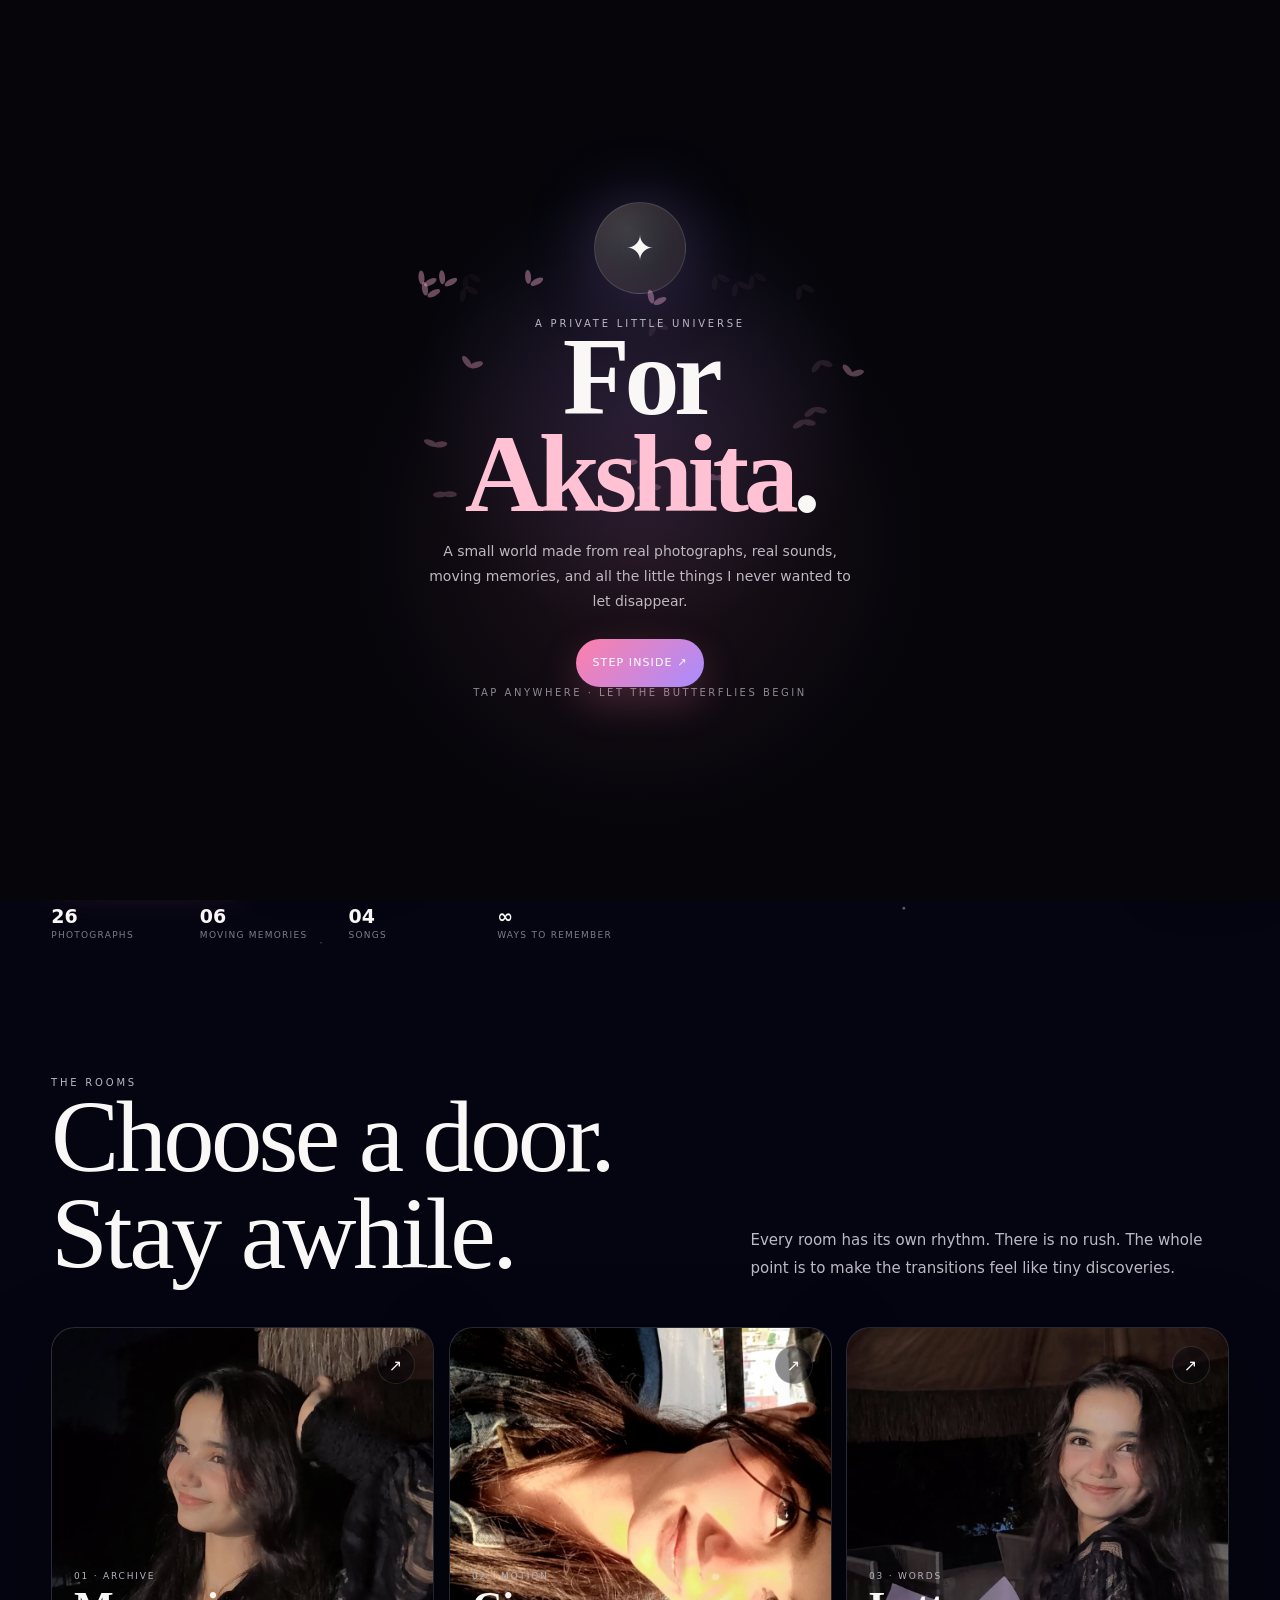
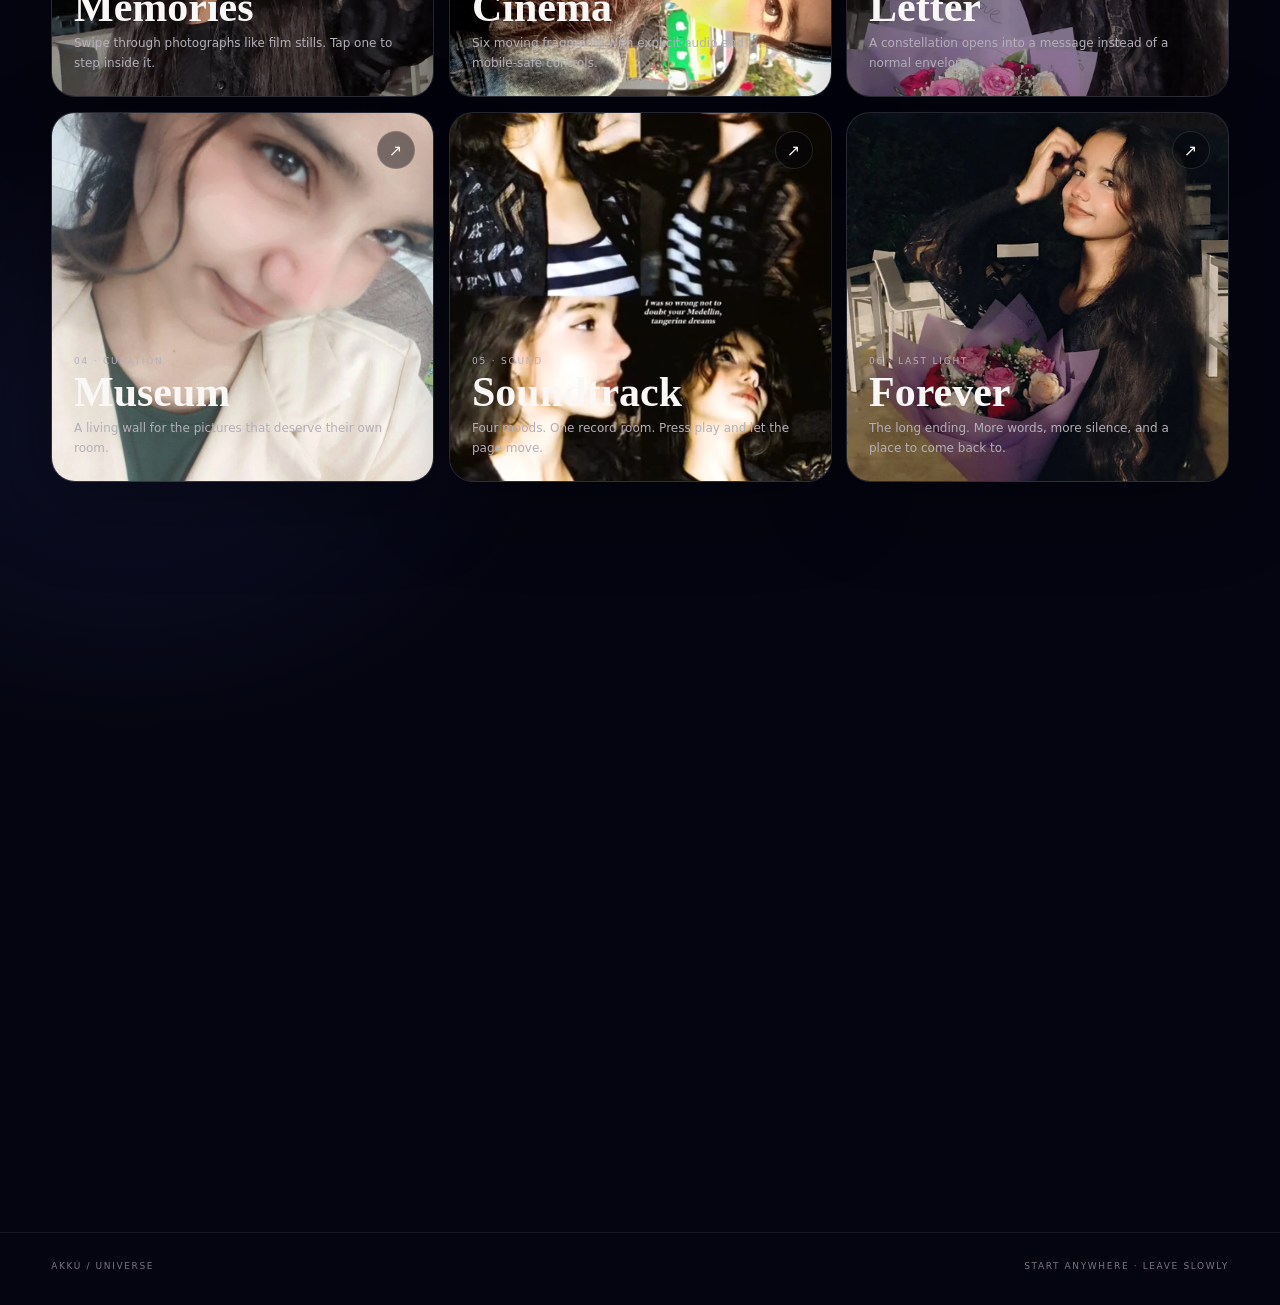
==== commit 5fb226f7: "ref" ====
--- a/index.html
+++ b/index.html
@@ -205,7 +205,8 @@
 .akk-rich-layer,.akk-cosmos,.akk-ambient,.akk-deco,.akk-glowline{z-index:1!important}
 /* These rooms should never become visually empty due to a missed animation callback. */
 .museum-wrap,.museum-next,.museum-top-next,.forever-panel,.end-card{opacity:1!important;visibility:visible!important}
-</style></head><body class="entry-lock"><div class="entry" data-entry><canvas class="entry-canvas" data-entry-canvas></canvas><div class="entry-core"><div class="entry-glyph">✦</div><div class="mini-label">a private little universe</div><h1 class="entry-title">For <em>Akshita</em>.</h1><p class="entry-copy">A small world made from real photographs, real sounds, moving memories, and all the little things I never wanted to let disappear.</p><button class="btn rose" data-enter>Step inside ↗</button><div class="entry-hint">tap anywhere · let the butterflies begin</div></div></div>
+</style><link rel="stylesheet" href="mobile-lite.css">
+</head><body class="entry-lock"><div class="entry" data-entry><canvas class="entry-canvas" data-entry-canvas></canvas><div class="entry-core"><div class="entry-glyph">✦</div><div class="mini-label">a private little universe</div><h1 class="entry-title">For <em>Akshita</em>.</h1><p class="entry-copy">A small world made from real photographs, real sounds, moving memories, and all the little things I never wanted to let disappear.</p><button class="btn rose" data-enter>Step inside ↗</button><div class="entry-hint">tap anywhere · let the butterflies begin</div></div></div>
 <nav class="topbar"><a class="brand" href="index.html"><span class="brand-dot"></span>AKKÚ <i>/</i> UNIVERSE</a><div class="nav-links"><a class="active" href="index.html">Home</a><a href="memories.html">Memories</a><a href="cinema.html">Cinema</a><a href="letter.html">Letter</a><a href="museum.html">Museum</a><a href="soundtrack.html">Sound</a><a href="forever.html">Forever</a></div><button class="nav-menu" data-menu aria-label="Open menu">☰</button></nav>
 <div class="mobile-menu" data-menu-panel><div class="mobile-menu-inner"><div class="mini-label">THE ROOMS</div><a href="index.html">00 · Home</a><a href="memories.html">01 · Memories</a><a href="cinema.html">02 · Cinema</a><a href="letter.html">03 · Letter</a><a href="museum.html">04 · Museum</a><a href="soundtrack.html">05 · Soundtrack</a><a href="forever.html">06 · Forever</a></div></div>
 <div class="cursor"></div><div class="lumen"></div><div class="page-wipe" data-page-wipe><span>opening the next room</span></div><div class="toast" data-toast></div><div class="progress"><span data-progress></span></div>
--- a/mobile-lite.css
+++ b/mobile-lite.css
@@ -0,0 +1,105 @@
+@media (pointer: coarse), (max-width: 760px) {
+  html {
+    overflow-x: hidden !important;
+    scroll-behavior: auto !important;
+    -webkit-text-size-adjust: 100%;
+  }
+
+  body {
+    width: 100% !important;
+    max-width: 100% !important;
+    overflow-x: hidden !important;
+    overscroll-behavior-x: none !important;
+  }
+
+  /* Remove expensive mobile-only decoration/canvas work. */
+  .ambient-canvas,
+  .entry-canvas,
+  [data-space],
+  .akk-cosmos,
+  .akk-rich-layer,
+  .akk-deco,
+  .akk-glowline,
+  .akk-velocity-glow,
+  .akk-swipe-cue,
+  .lumen,
+  .cursor {
+    display: none !important;
+    animation: none !important;
+  }
+
+  /* Keep the design, remove continuous GPU-heavy motion on phones. */
+  .orbit-ring,
+  .orbit-photo,
+  .halo,
+  .record-aura,
+  .letter-orbit,
+  .letter-orb,
+  .memory-orbit,
+  .memory-orbit-core,
+  .entry-glyph {
+    animation: none !important;
+  }
+
+  /* Avoid expensive glass compositing on small GPUs. */
+  .topbar,
+  .mobile-menu,
+  .mobile-menu-inner,
+  .sound-dock,
+  .sound-panel,
+  .toast,
+  .glass,
+  .panel,
+  .room-card,
+  .museum-card,
+  .video-frame {
+    -webkit-backdrop-filter: none !important;
+    backdrop-filter: none !important;
+  }
+
+  img,
+  video,
+  canvas,
+  svg {
+    max-width: 100% !important;
+  }
+
+  video {
+    height: auto !important;
+  }
+
+  .topbar {
+    left: 10px !important;
+    right: 10px !important;
+    width: auto !important;
+    transform: none !important;
+  }
+
+  .mobile-menu {
+    max-width: 100vw !important;
+    overflow-y: auto !important;
+    -webkit-overflow-scrolling: touch;
+  }
+
+  .mobile-menu-inner {
+    width: min(92vw, 460px) !important;
+    max-height: calc(100dvh - 28px) !important;
+    overflow-y: auto !important;
+  }
+
+  button,
+  a,
+  input {
+    touch-action: manipulation;
+  }
+}
+
+@media (prefers-reduced-motion: reduce) {
+  *,
+  *::before,
+  *::after {
+    animation: none !important;
+    transition: none !important;
+    scroll-behavior: auto !important;
+  }
+}
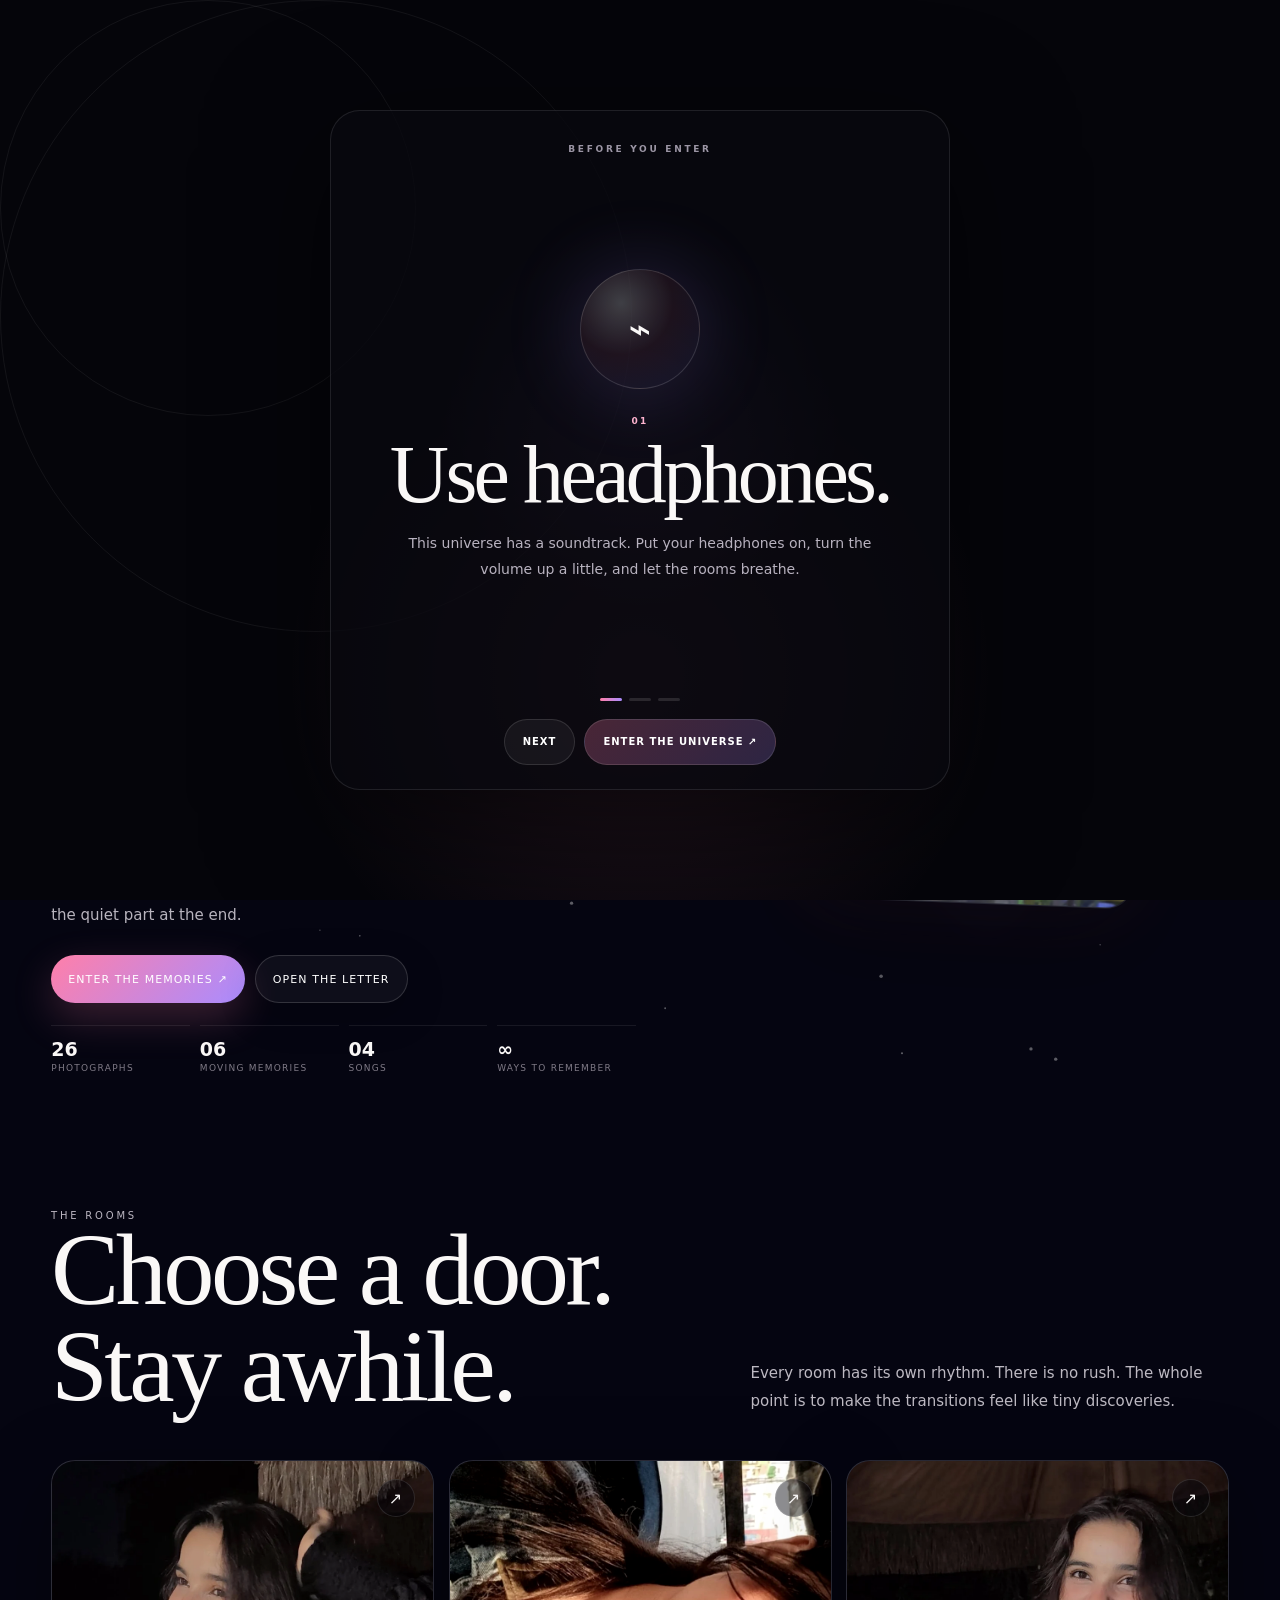
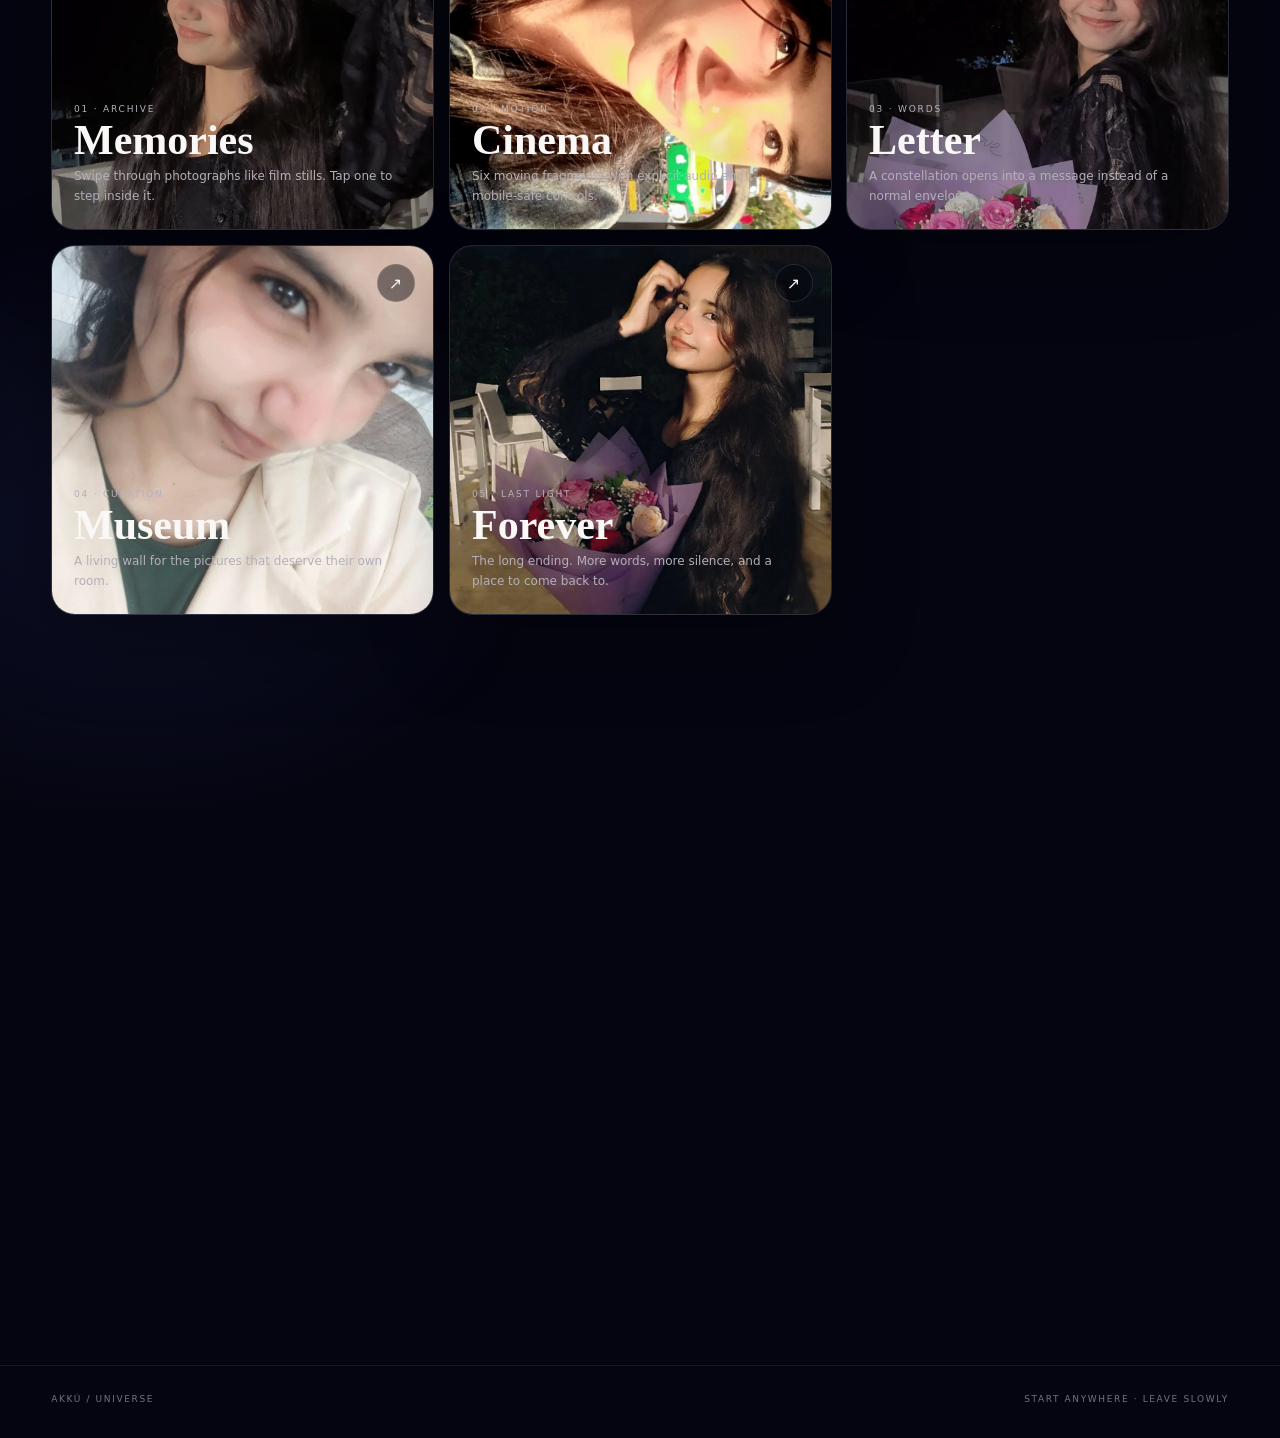
==== commit 6be2bc2e: "reupload" ====
--- a/index.html
+++ b/index.html
@@ -1,9 +1,5 @@
-<!doctype html><html lang="en"><head><meta charset="utf-8"><meta name="viewport" content="width=device-width,initial-scale=1,viewport-fit=cover"><meta name="theme-color" content="#05050a"><meta name="description" content="A cinematic memory universe built for Akshita."><link rel="stylesheet" href="styles.css"><link rel="manifest" href="manifest.json"><meta name="color-scheme" content="dark"><title>AKKÚ · The Universe</title>
-
-
-
-
-
+<!DOCTYPE html>
+<html lang="en"><head><meta charset="utf-8"/><meta content="width=device-width,initial-scale=1,viewport-fit=cover" name="viewport"/><meta content="#05050a" name="theme-color"/><meta content="A cinematic memory universe built for Akshita." name="description"/><link href="styles.css" rel="stylesheet"/><link href="manifest.json" rel="manifest"/><meta content="dark" name="color-scheme"/><title>AKKÚ · The Universe</title>
 <style id="entry-critical-fix">
 body.entry-lock{overflow:hidden}
 body.entry-lock .entry{opacity:1!important;visibility:visible!important;pointer-events:auto!important}
@@ -13,7 +9,6 @@
 .entry-core *{opacity:1!important;visibility:visible!important}
 .entry-glyph,.entry-title,.entry-copy,.entry-hint,.entry-core .btn,.entry-core .mini-label{visibility:visible!important}
 </style>
-
 <style id="akk-decorations">
 :root{
   --akk-pink: rgba(255,164,214,.72);
@@ -97,8 +92,6 @@
  .akk-ambient::before,.akk-ambient::after,.akk-deco .spark,{animation:none!important}
 }
 </style>
-
-
 <style id="akk-galaxy-background">
 .akk-cosmos{position:fixed;inset:0;z-index:1;pointer-events:none;overflow:hidden}
 .akk-cosmos canvas{width:100%;height:100%;display:block;opacity:.9}
@@ -133,7 +126,6 @@
   body::after{opacity:.92}
 }
 </style>
-
 <style id="akk-late-room-brightness">
 /* Later-room readability: lift surfaces without washing out the night-sky aesthetic. */
 .museum-wrap, .letter-wrap, .cinema-wrap, .sound-wrap, .memory-wrap{
@@ -143,7 +135,6 @@
   box-shadow:0 18px 70px rgba(0,0,0,.18),inset 0 1px rgba(255,255,255,.055);
 }
 </style>
-
 <style id="akk-rich-decor">
 .akk-rich-layer{
  position:fixed;inset:0;z-index:2;pointer-events:none;overflow:hidden;mix-blend-mode:normal;opacity:.12;
@@ -178,7 +169,6 @@
 @media(max-width:700px){.akk-rich-layer{opacity:.14}.akk-rich-layer img{width:190px;top:5vh;right:-55px;opacity:.18}}
 @media(prefers-reduced-motion:reduce){.akk-rich-layer *{animation:none!important}}
 </style>
-
 <style id="akk-scroll-tech">
 html{scroll-behavior:smooth}
 body{--akk-scroll-p:0}
@@ -205,21 +195,19 @@
 .akk-rich-layer,.akk-cosmos,.akk-ambient,.akk-deco,.akk-glowline{z-index:1!important}
 /* These rooms should never become visually empty due to a missed animation callback. */
 .museum-wrap,.museum-next,.museum-top-next,.forever-panel,.end-card{opacity:1!important;visibility:visible!important}
-</style><link rel="stylesheet" href="mobile-lite.css">
-</head><body class="entry-lock"><div class="entry" data-entry><canvas class="entry-canvas" data-entry-canvas></canvas><div class="entry-core"><div class="entry-glyph">✦</div><div class="mini-label">a private little universe</div><h1 class="entry-title">For <em>Akshita</em>.</h1><p class="entry-copy">A small world made from real photographs, real sounds, moving memories, and all the little things I never wanted to let disappear.</p><button class="btn rose" data-enter>Step inside ↗</button><div class="entry-hint">tap anywhere · let the butterflies begin</div></div></div>
-<nav class="topbar"><a class="brand" href="index.html"><span class="brand-dot"></span>AKKÚ <i>/</i> UNIVERSE</a><div class="nav-links"><a class="active" href="index.html">Home</a><a href="memories.html">Memories</a><a href="cinema.html">Cinema</a><a href="letter.html">Letter</a><a href="museum.html">Museum</a><a href="soundtrack.html">Sound</a><a href="forever.html">Forever</a></div><button class="nav-menu" data-menu aria-label="Open menu">☰</button></nav>
-<div class="mobile-menu" data-menu-panel><div class="mobile-menu-inner"><div class="mini-label">THE ROOMS</div><a href="index.html">00 · Home</a><a href="memories.html">01 · Memories</a><a href="cinema.html">02 · Cinema</a><a href="letter.html">03 · Letter</a><a href="museum.html">04 · Museum</a><a href="soundtrack.html">05 · Soundtrack</a><a href="forever.html">06 · Forever</a></div></div>
-<div class="cursor"></div><div class="lumen"></div><div class="page-wipe" data-page-wipe><span>opening the next room</span></div><div class="toast" data-toast></div><div class="progress"><span data-progress></span></div>
-<div class="sound-dock"><button data-sound-open><span class="eq-bars"><i></i><i></i><i></i><i></i></span><b>sound</b></button></div><div class="sound-panel" data-sound-panel><button class="panel-close" data-sound-close>×</button><div class="mini-label">AUDIO</div><h3>Let the room breathe.</h3><p>Nothing auto-plays until you choose it. The site is designed around deliberate taps, especially on phones.</p><div class="sound-actions"><button class="pill" data-global-mute>Mute all</button><a class="pill solid" href="soundtrack.html">Open soundtrack</a></div></div>
+</style><link rel="stylesheet" href="guide.css">
+<link rel="stylesheet" href="lowend-phone.css">
+</head><body class="entry-lock"><div class="entry" data-entry=""><canvas class="entry-canvas" data-entry-canvas=""></canvas><div class="entry-core"><div class="entry-glyph">✦</div><div class="mini-label">a private little universe</div><h1 class="entry-title">For <em>Akshita</em>.</h1><p class="entry-copy">A small world made from real photographs, real sounds, moving memories, and all the little things I never wanted to let disappear.</p><button class="btn rose" data-enter="">Step inside ↗</button><div class="entry-hint">tap anywhere · let the butterflies begin</div></div></div>
+<nav class="topbar"><a class="brand" href="index.html"><span class="brand-dot"></span>AKKÚ <i>/</i> UNIVERSE</a><div class="nav-links"><a class="active" href="index.html">Home</a><a href="memories.html">Memories</a><a href="cinema.html">Cinema</a><a href="letter.html">Letter</a><a href="museum.html">Museum</a><a href="forever.html">Forever</a></div><button aria-label="Open menu" class="nav-menu" data-menu="">☰</button></nav>
+<div class="mobile-menu" data-menu-panel=""><div class="mobile-menu-inner"><div class="mini-label">THE ROOMS</div><a href="index.html">00 · Home</a><a href="memories.html">01 · Memories</a><a href="cinema.html">02 · Cinema</a><a href="letter.html">03 · Letter</a><a href="museum.html">04 · Museum</a><a href="forever.html">05 · Forever</a></div></div>
+<div class="cursor"></div><div class="lumen"></div><div class="page-wipe" data-page-wipe=""><span>opening the next room</span></div><div class="toast" data-toast=""></div><div class="progress"><span data-progress=""></span></div>
+<h3>Let the room breathe.</h3><p>Nothing auto-plays until you choose it. The site is designed around deliberate taps, especially on phones.</p><div class="sound-actions"><button class="pill" data-global-mute="">Mute all</button></div>
 <main>
-<section class="page hero"><canvas class="hero-space" data-space></canvas><div class="wrap hero-inner"><div class="reveal"><div class="eyebrow">00 · the beginning</div><h1 class="display hero-title">For <em>Akshita</em>,<br>and the moments<br>that refuse to fade.</h1><p class="hero-copy">I wanted something that felt less like a webpage and more like a place. So here it is: rooms for the photographs, the videos, the songs, the words, and the quiet part at the end.</p><div class="cta-row"><a class="btn rose" href="memories.html">Enter the memories ↗</a><a class="btn" href="letter.html">Open the letter</a></div><div class="hero-stats"><div class="stat"><strong>26</strong><span>photographs</span></div><div class="stat"><strong>06</strong><span>moving memories</span></div><div class="stat"><strong>04</strong><span>songs</span></div><div class="stat"><strong>∞</strong><span>ways to remember</span></div></div></div><div class="hero-stage"><div class="orbit-ring"></div><div class="orbit-ring r2"></div><div class="orbit-ring r3"></div><div class="hero-core tilt"><img src="assets/p11.webp" alt="portrait"><div class="hero-tag">the one I kept looking at</div></div><div class="orbit-photo"><img src="assets/p03.webp" alt="memory"></div><div class="orbit-photo"><img src="assets/p20.webp" alt="memory"></div><div class="orbit-photo"><img src="assets/p24.webp" alt="memory"></div><div class="orbit-photo"><img src="assets/p08.webp" alt="memory"></div></div></div></section>
-<section class="page" id="rooms"><div class="wrap"><div class="section-head reveal"><div><div class="mini-label">THE ROOMS</div><h2 class="display">Choose a door.<br>Stay awhile.</h2></div><p class="section-intro">Every room has its own rhythm. There is no rush. The whole point is to make the transitions feel like tiny discoveries.</p></div><div class="rooms"><a class="room-card tilt reveal" href="memories.html"><img src="assets/p15.webp" alt="Memories"><span class="room-arrow">↗</span><div><div class="room-no">01 · ARCHIVE</div><h3>Memories</h3><p>Swipe through photographs like film stills. Tap one to step inside it.</p></div></a><a class="room-card tilt reveal" href="cinema.html"><img src="assets/p09.webp" alt="Cinema"><span class="room-arrow">↗</span><div><div class="room-no">02 · MOTION</div><h3>Cinema</h3><p>Six moving fragments with explicit audio and mobile-safe controls.</p></div></a><a class="room-card tilt reveal" href="letter.html"><img src="assets/p21.webp" alt="Letter"><span class="room-arrow">↗</span><div><div class="room-no">03 · WORDS</div><h3>Letter</h3><p>A constellation opens into a message instead of a normal envelope.</p></div></a><a class="room-card tilt reveal" href="museum.html"><img src="assets/p04.webp" alt="Museum"><span class="room-arrow">↗</span><div><div class="room-no">04 · CURATION</div><h3>Museum</h3><p>A living wall for the pictures that deserve their own room.</p></div></a><a class="room-card tilt reveal" href="soundtrack.html"><img src="assets/p25.webp" alt="Soundtrack"><span class="room-arrow">↗</span><div><div class="room-no">05 · SOUND</div><h3>Soundtrack</h3><p>Four moods. One record room. Press play and let the page move.</p></div></a><a class="room-card tilt reveal" href="forever.html"><img src="assets/p10.webp" alt="Forever"><span class="room-arrow">↗</span><div><div class="room-no">06 · LAST LIGHT</div><h3>Forever</h3><p>The long ending. More words, more silence, and a place to come back to.</p></div></a></div></div></section>
+<section class="page hero"><canvas class="hero-space" data-space=""></canvas><div class="wrap hero-inner"><div class="reveal"><div class="eyebrow">00 · the beginning</div><h1 class="display hero-title">For <em>Akshita</em>,<br/>and the moments<br/>that refuse to fade.</h1><p class="hero-copy">I wanted something that felt less like a webpage and more like a place. So here it is: rooms for the photographs, the videos, the songs, the words, and the quiet part at the end.</p><div class="cta-row"><a class="btn rose" href="memories.html">Enter the memories ↗</a><a class="btn" href="letter.html">Open the letter</a></div><div class="hero-stats"><div class="stat"><strong>26</strong><span>photographs</span></div><div class="stat"><strong>06</strong><span>moving memories</span></div><div class="stat"><strong>04</strong><span>songs</span></div><div class="stat"><strong>∞</strong><span>ways to remember</span></div></div></div><div class="hero-stage"><div class="orbit-ring"></div><div class="orbit-ring r2"></div><div class="orbit-ring r3"></div><div class="hero-core tilt"><img alt="portrait" src="assets/p11.webp"/><div class="hero-tag">the one I kept looking at</div></div><div class="orbit-photo"><img alt="memory" src="assets/p03.webp"/></div><div class="orbit-photo"><img alt="memory" src="assets/p20.webp"/></div><div class="orbit-photo"><img alt="memory" src="assets/p24.webp"/></div><div class="orbit-photo"><img alt="memory" src="assets/p08.webp"/></div></div></div></section>
+<section class="page" id="rooms"><div class="wrap"><div class="section-head reveal"><div><div class="mini-label">THE ROOMS</div><h2 class="display">Choose a door.<br/>Stay awhile.</h2></div><p class="section-intro">Every room has its own rhythm. There is no rush. The whole point is to make the transitions feel like tiny discoveries.</p></div><div class="rooms"><a class="room-card tilt reveal" href="memories.html"><img alt="Memories" src="assets/p15.webp"/><span class="room-arrow">↗</span><div><div class="room-no">01 · ARCHIVE</div><h3>Memories</h3><p>Swipe through photographs like film stills. Tap one to step inside it.</p></div></a><a class="room-card tilt reveal" href="cinema.html"><img alt="Cinema" src="assets/p09.webp"/><span class="room-arrow">↗</span><div><div class="room-no">02 · MOTION</div><h3>Cinema</h3><p>Six moving fragments with explicit audio and mobile-safe controls.</p></div></a><a class="room-card tilt reveal" href="letter.html"><img alt="Letter" src="assets/p21.webp"/><span class="room-arrow">↗</span><div><div class="room-no">03 · WORDS</div><h3>Letter</h3><p>A constellation opens into a message instead of a normal envelope.</p></div></a><a class="room-card tilt reveal" href="museum.html"><img alt="Museum" src="assets/p04.webp"/><span class="room-arrow">↗</span><div><div class="room-no">04 · CURATION</div><h3>Museum</h3><p>A living wall for the pictures that deserve their own room.</p></div></a><a class="room-card tilt reveal" href="forever.html"><img alt="Forever" src="assets/p10.webp"/><span class="room-arrow">↗</span><div><div class="room-no">05 · LAST LIGHT</div><h3>Forever</h3><p>The long ending. More words, more silence, and a place to come back to.</p></div></a></div></div></section>
 <section class="page pull-quote"><div class="wrap reveal"><blockquote>“I wanted to make a place where even silence would still feel like you.”</blockquote><cite>for the person this whole universe keeps pointing back to</cite></div></section>
 </main><footer class="footer"><div>AKKÚ / UNIVERSE</div><div class="footer-right">start anywhere · leave slowly</div></footer>
 <script src="app.js"></script>
-
-
-
 <script id="akk-decorations-js">
 (()=>{"use strict";
 const reduce=window.matchMedia?.("(prefers-reduced-motion: reduce)")?.matches;
@@ -249,8 +237,6 @@
 }
 })();
 </script>
-
-
 <script id="akk-galaxy-background-js">
 (()=>{"use strict";const reduce=window.matchMedia?.("(prefers-reduced-motion: reduce)")?.matches;if(reduce)return;
 const wrap=document.createElement("div");wrap.className="akk-cosmos";wrap.innerHTML='<canvas aria-hidden="true"></canvas><div class="galaxy-haze"></div><div class="cosmic-vignette"></div><div class="cosmic-hud"><span class="dot"></span><span>deep space // quiet orbit</span></div>';document.body.prepend(wrap);
@@ -277,7 +263,6 @@
 if(reduce) wrap.style.opacity=".08";
 })();
 </script>
-
 <script id="akk-scroll-tech-js">
 (()=>{"use strict";
 const reduce=window.matchMedia?.("(prefers-reduced-motion: reduce)")?.matches;
@@ -295,4 +280,34 @@
 if(!reduce){const pars=[...document.querySelectorAll(".room-hero,.forever-hero")].slice(0,6);let pr=0;const onP=()=>{pars.forEach((el,i)=>{const r=el.getBoundingClientRect();if(r.bottom<0||r.top>innerHeight)return;const k=(i%2+1)*.018;el.style.setProperty("--akk-px",((innerHeight/2-(r.top+r.height/2))*k).toFixed(1)+"px")})};addEventListener("scroll",()=>{if(!pr)pr=requestAnimationFrame(()=>{pr=0;onP()})},{passive:true});onP();}
 })();
 </script>
+
+<div class="akku-guide" data-start-guide aria-modal="true" role="dialog">
+  <div class="akku-guide-backdrop"></div>
+  <div class="akku-guide-film">
+    <div class="akku-guide-kicker">BEFORE YOU ENTER</div>
+    <div class="akku-guide-scene is-active" data-guide-scene="0">
+      <div class="guide-orb headphones">⌁</div>
+      <div class="guide-number">01</div>
+      <h2>Use headphones.</h2>
+      <p>This universe has a soundtrack. Put your headphones on, turn the volume up a little, and let the rooms breathe.</p>
+    </div>
+    <div class="akku-guide-scene" data-guide-scene="1">
+      <div class="guide-orb pages">✦</div>
+      <div class="guide-number">02</div>
+      <h2>Read everything.</h2>
+      <p>Do not rush the scroll. Every room has little notes, details and things meant to be found slowly.</p>
+    </div>
+    <div class="akku-guide-scene" data-guide-scene="2">
+      <div class="guide-orb cinema">◌</div>
+      <div class="guide-number">03</div>
+      <h2>Watch carefully.</h2>
+      <p>When you reach Cinema, watch the little moments all the way through. Then open the next room.</p>
+    </div>
+    <div class="akku-guide-foot">
+      <div class="guide-dots"><button data-guide-dot="0" class="active" aria-label="Guide step 1"></button><button data-guide-dot="1" aria-label="Guide step 2"></button><button data-guide-dot="2" aria-label="Guide step 3"></button></div>
+      <div class="guide-actions"><button class="guide-next" data-guide-next>Next</button><button class="guide-enter" data-guide-enter>Enter the universe ↗</button></div>
+    </div>
+  </div>
+</div>
+<script src="guide.js" defer></script>
 </body></html>
--- a/styles.css
+++ b/styles.css
@@ -266,3 +266,30 @@
   body:before{animation:none!important}
   .touch-ripple,.touch-spark,.mini-heart{display:none!important}
 }
+
+
+/* ===== PHONE PERFORMANCE MODE ===== */
+@media (pointer:coarse), (max-width:760px){
+  html{overflow-x:hidden!important;scroll-behavior:auto!important;-webkit-text-size-adjust:100%}
+  body{width:100%!important;max-width:100%!important;overflow-x:hidden!important;overscroll-behavior-x:none!important}
+  .ambient-canvas,.entry-canvas,[data-space],.akk-cosmos,.akk-rich-layer,.akk-deco,.akk-glowline,
+  .akk-velocity-glow,.akk-swipe-cue,.lumen,.cursor{display:none!important;animation:none!important}
+  .orbit-ring,.orbit-photo,.hero-stage,.hero-core,.halo,.forever-hero .halo,
+  .record-aura,.letter-orbit,.memory-orbit::after,.memory-orbit-core{animation:none!important}
+  .topbar,.mobile-menu,.mobile-menu-inner,.toast,.glass,.panel,.room-card,.museum-card,.video-frame,
+  .sound-panel{backdrop-filter:none!important;-webkit-backdrop-filter:none!important}
+  .room-card:hover img,.museum-card:hover img,.video-thumb:hover img,.forever-panel .card:hover img,
+  .letter-photo:hover img{transform:none!important}
+  .btn::after,.room-card::before,.museum-card::before,.video-thumb::before,.track::before,
+  .track::after{display:none!important;animation:none!important}
+  .reveal,.reveal-scale{opacity:1!important;transform:none!important;filter:none!important;transition:none!important}
+  img,video,canvas,svg{max-width:100%!important}
+  video{height:auto!important}
+  .topbar{left:10px!important;right:10px!important;width:auto!important;transform:none!important}
+  .nav-menu{display:grid!important;place-items:center!important;min-width:44px!important;min-height:44px!important}
+  .mobile-menu{max-width:100vw!important;overflow-y:auto!important;-webkit-overflow-scrolling:touch}
+  .mobile-menu-inner{width:min(92vw,460px)!important;max-height:calc(100dvh - 28px)!important;overflow-y:auto!important}
+  .hero,.forever-hero,.letter-room,.soundtrack{min-height:100dvh!important}
+  .film-slide{transition:none!important}
+}
+@media (prefers-reduced-motion:reduce){*,*::before,*::after{animation:none!important;transition:none!important;scroll-behavior:auto!important}}
--- a/guide.css
+++ b/guide.css
@@ -0,0 +1,21 @@
+
+.akku-guide{position:fixed;inset:0;z-index:30000;display:grid;place-items:center;background:#05050a;color:#faf8f7;overflow:hidden}
+.akku-guide.hidden{opacity:0;visibility:hidden;pointer-events:none;transition:opacity .35s ease,visibility .35s ease}
+.akku-guide-backdrop{position:absolute;inset:0;background:radial-gradient(circle at 50% 45%,rgba(169,140,255,.16),transparent 25%),radial-gradient(circle at 50% 75%,rgba(255,127,169,.12),transparent 38%),#05050a}
+.akku-guide-backdrop::before,.akku-guide-backdrop::after{content:"";position:absolute;border-radius:50%;border:1px solid rgba(255,255,255,.06);animation:guideOrbit 16s linear infinite}
+.akku-guide-backdrop::before{width:70vmin;height:70vmin}.akku-guide-backdrop::after{width:46vmin;height:46vmin;animation-direction:reverse;animation-duration:11s}
+.akku-guide-film{position:relative;width:min(90vw,620px);min-height:min(78svh,680px);padding:34px 28px 24px;border:1px solid rgba(255,255,255,.1);border-radius:30px;background:rgba(8,8,15,.78);box-shadow:0 30px 120px rgba(0,0,0,.55);display:grid;grid-template-rows:auto 1fr auto;text-align:center;overflow:hidden}
+.akku-guide-kicker{font:700 9px/1 Inter,system-ui;letter-spacing:.3em;text-transform:uppercase;color:#9c96a5}
+.akku-guide-scene{display:none;align-self:center;animation:guideIn .55s cubic-bezier(.16,1,.3,1) both}
+.akku-guide-scene.is-active{display:block}
+.guide-orb{width:120px;height:120px;margin:0 auto 28px;border-radius:50%;display:grid;place-items:center;border:1px solid rgba(255,255,255,.14);font-size:38px;background:radial-gradient(circle at 34% 28%,rgba(255,255,255,.22),rgba(255,127,169,.08) 45%,rgba(169,140,255,.08) 75%);box-shadow:0 0 80px rgba(169,140,255,.18)}
+.guide-number{font:700 9px/1 Inter,system-ui;letter-spacing:.26em;color:#ffb4d0;margin-bottom:12px}
+.akku-guide h2{font:500 clamp(42px,9vw,82px)/.9 "Iowan Old Style",Georgia,serif;letter-spacing:-.045em;margin:0 auto 18px;max-width:560px}
+.akku-guide p{max-width:500px;margin:0 auto;color:#b8b2bf;font:400 14px/1.9 Inter,system-ui}
+.akku-guide-foot{display:grid;gap:18px;justify-items:center}
+.guide-dots{display:flex;gap:7px}.guide-dots button{width:22px;height:3px;border:0;border-radius:9px;background:rgba(255,255,255,.12);padding:0}.guide-dots button.active{background:linear-gradient(90deg,#ff7fa9,#a98cff)}
+.guide-actions{display:flex;gap:9px;flex-wrap:wrap;justify-content:center}.guide-actions button{min-height:46px;padding:0 18px;border-radius:999px;border:1px solid rgba(255,255,255,.12);background:rgba(255,255,255,.05);color:#fff;font:600 10px/1 Inter,system-ui;letter-spacing:.1em;text-transform:uppercase}.guide-enter{background:linear-gradient(135deg,rgba(255,127,169,.25),rgba(169,140,255,.22))!important}
+@keyframes guideIn{from{opacity:0;transform:translateY(12px) scale(.985)}to{opacity:1;transform:none}}
+@keyframes guideOrbit{to{transform:rotate(360deg)}}
+@media(max-width:760px){.akku-guide-film{width:calc(100vw - 22px);min-height:calc(100dvh - 22px);border-radius:24px;padding:24px 18px 18px}.guide-orb{width:92px;height:92px;font-size:30px;margin-bottom:20px}.akku-guide p{font-size:13px}.guide-actions button{min-height:48px}.guide-enter{width:100%}}
+@media(prefers-reduced-motion:reduce){.akku-guide-backdrop::before,.akku-guide-backdrop::after,.akku-guide-scene{animation:none!important}}
--- a/lowend-phone.css
+++ b/lowend-phone.css
@@ -0,0 +1,21 @@
+@media (pointer: coarse), (max-width: 760px){
+  html{overflow-x:hidden!important;scroll-behavior:auto!important;-webkit-text-size-adjust:100%}
+  body{overflow-x:hidden!important;overscroll-behavior-x:none!important;width:100%!important}
+  /* Disable only continuous decorative engines, not layout. */
+  .ambient-canvas,.entry-canvas,[data-space],.akk-cosmos,.akk-rich-layer,.akk-deco,.akk-glowline,.akk-velocity-glow,.akk-swipe-cue,.lumen,.cursor{display:none!important}
+  .akk-ambient::before,.akk-ambient::after,.orbit-ring,.orbit-photo,.hero-stage,.hero-core,.halo,.forever-hero .halo,.forever-panel::before,.memory-orbit::after,.memory-orbit-core,.letter-orbit,.entry-glyph,.record-aura,.sound-photo,.cinema-note-card::before,.cinema-note-pills span,.letter-memory-row figure{animation:none!important}
+  .room-card::before,.museum-card::before,.video-thumb::before,.track::before,.btn::after,.nav-links a::after,.track::after,.room-card:hover img,.museum-card:hover img,.video-thumb:hover img,.forever-panel .card:hover img{animation:none!important;transition:none!important}
+  .topbar,.mobile-menu,.mobile-menu-inner,.toast,.scene-shell,.panel,.glass,.room-card,.museum-card,.video-frame{backdrop-filter:none!important;-webkit-backdrop-filter:none!important}
+  .topbar{left:10px!important;right:10px!important;width:auto!important;transform:none!important}
+  .mobile-menu{overflow-y:auto!important;-webkit-overflow-scrolling:touch!important}
+  .mobile-menu-inner{max-height:calc(100dvh - 28px)!important;overflow:auto!important}
+  img,video,svg,canvas{max-width:100%!important}
+  video{height:auto!important}
+  .reveal,.reveal-scale{transition:opacity .2s ease!important;transform:none!important}
+  .memory-orbit{height:430px!important;min-height:430px!important}
+  .memory-node{transition:none!important;box-shadow:0 8px 22px rgba(0,0,0,.28)!important}
+  .memory-node:hover,.memory-node.selected{transform:translate(-50%,-50%) rotate(var(--a)) translateY(calc(var(--d) * -1)) rotate(calc(var(--a) * -1))!important}
+  .film-slide.active .film-image img,.film-slide.active .film-copy h2,.film-slide.active .film-copy p{animation:none!important}
+  .forever-panel .card,.film-image,.letter-photo,.video-frame,.room-card,.museum-card{box-shadow:0 18px 45px rgba(0,0,0,.28)!important}
+}
+@media(prefers-reduced-motion:reduce){*{animation:none!important;transition:none!important}}
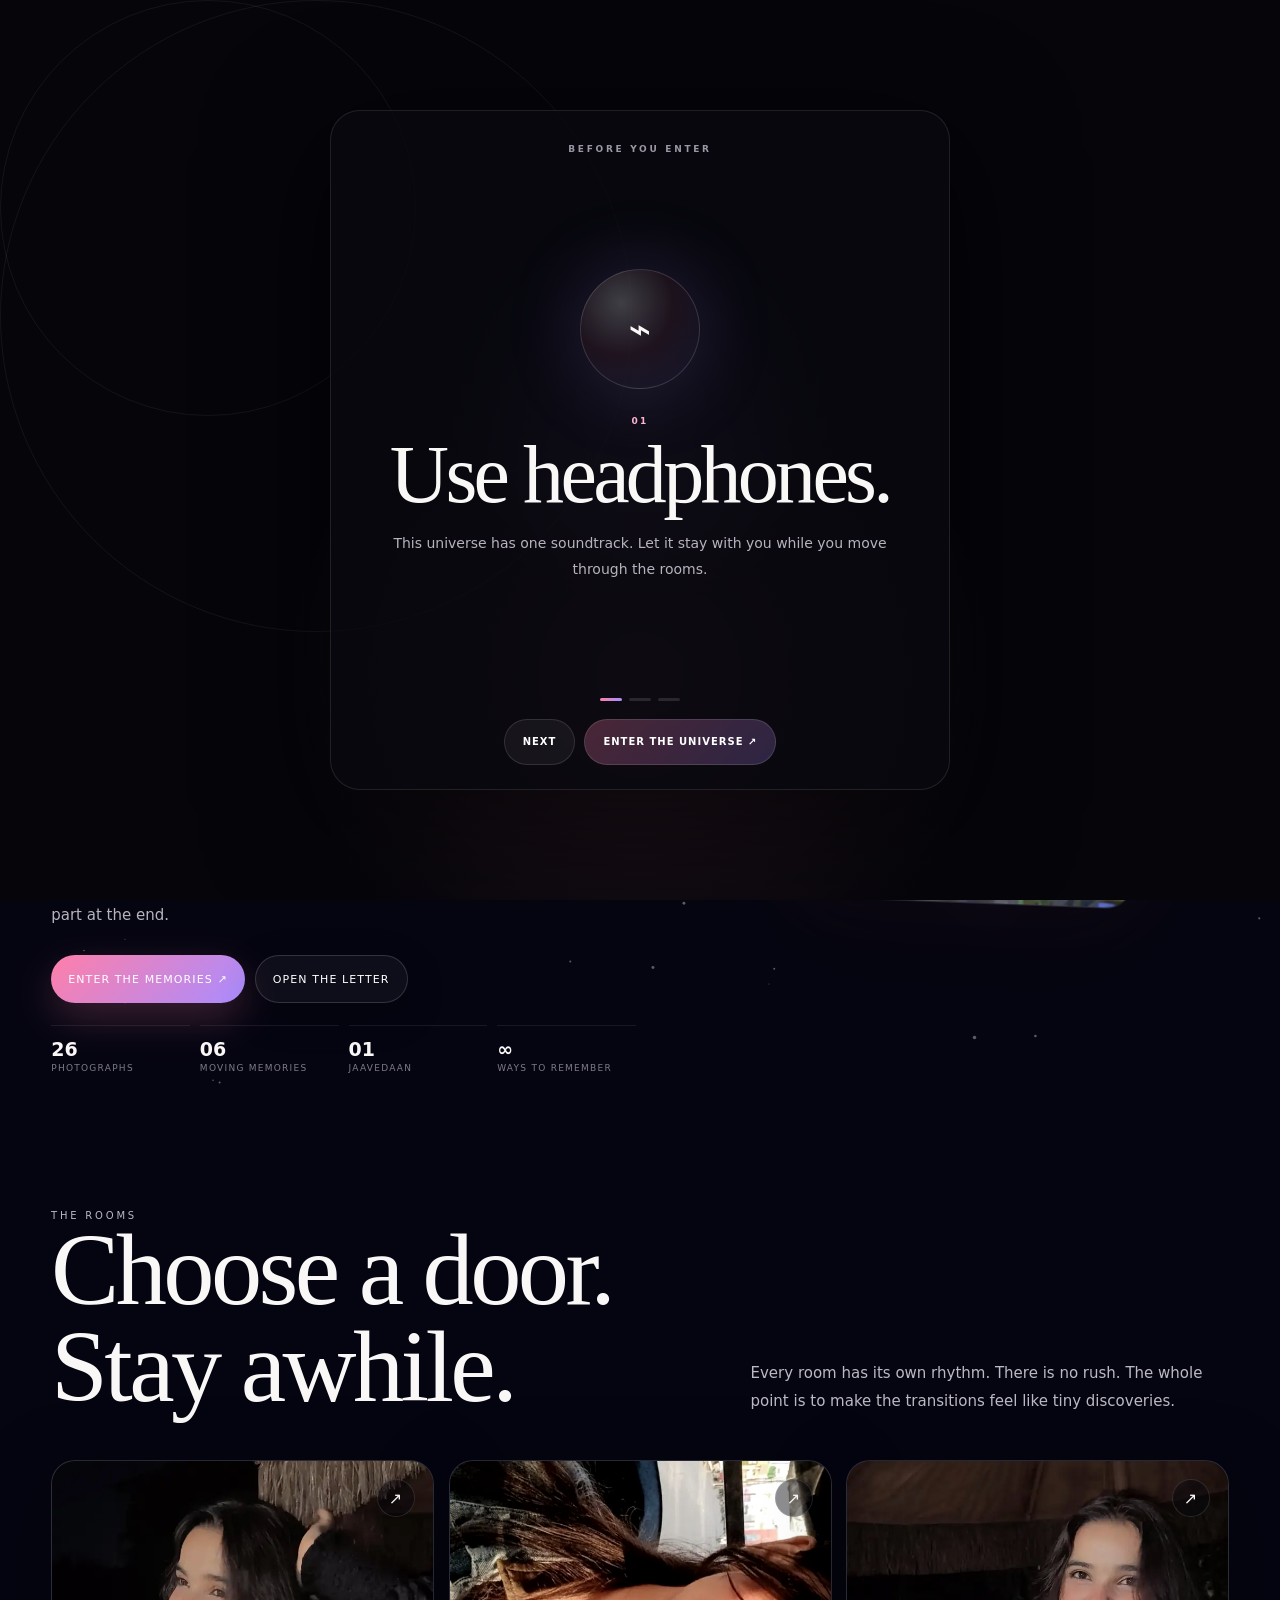
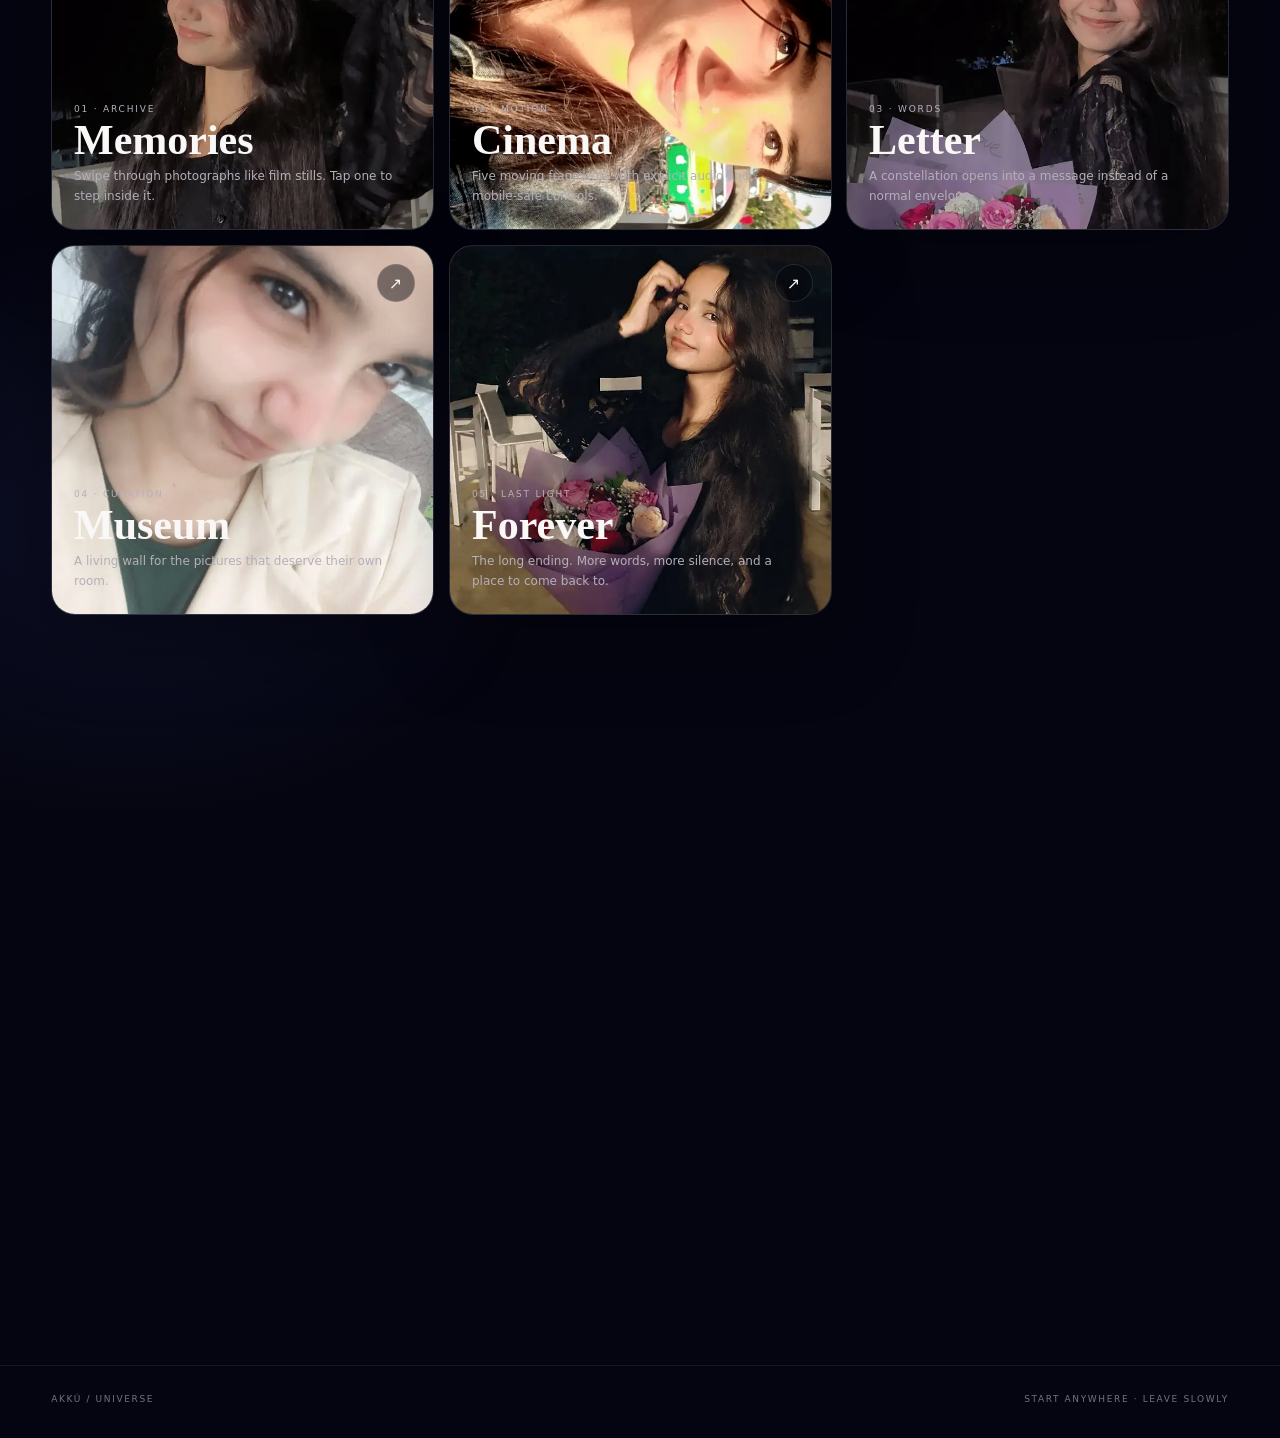
==== commit 8a44e83b: "FINAL" ====
--- a/index.html
+++ b/index.html
@@ -1,5 +1,6 @@
 <!DOCTYPE html>
-<html lang="en"><head><meta charset="utf-8"/><meta content="width=device-width,initial-scale=1,viewport-fit=cover" name="viewport"/><meta content="#05050a" name="theme-color"/><meta content="A cinematic memory universe built for Akshita." name="description"/><link href="styles.css" rel="stylesheet"/><link href="manifest.json" rel="manifest"/><meta content="dark" name="color-scheme"/><title>AKKÚ · The Universe</title>
+<html lang="en"><head><meta charset="utf-8"/><meta content="width=device-width,initial-scale=1,viewport-fit=cover" name="viewport"/><meta content="#05050a" name="theme-color"/><meta content="A cinematic memory universe built for Akshita." name="description"/><link href="styles.css" rel="stylesheet"/>
+<link href="guide.css" rel="stylesheet"/><link href="manifest.json" rel="manifest"/><meta content="dark" name="color-scheme"/><title>AKKÚ · The Universe</title>
 <style id="entry-critical-fix">
 body.entry-lock{overflow:hidden}
 body.entry-lock .entry{opacity:1!important;visibility:visible!important;pointer-events:auto!important}
@@ -195,91 +196,25 @@
 .akk-rich-layer,.akk-cosmos,.akk-ambient,.akk-deco,.akk-glowline{z-index:1!important}
 /* These rooms should never become visually empty due to a missed animation callback. */
 .museum-wrap,.museum-next,.museum-top-next,.forever-panel,.end-card{opacity:1!important;visibility:visible!important}
-</style><link rel="stylesheet" href="guide.css">
-<link rel="stylesheet" href="lowend-phone.css">
+</style><link rel="stylesheet" href="mobile-lite.css">
+<style>.orbit-photo{animation:none!important;}</style>
+<link rel="preload" as="audio" href="assets/audio_3.mp3" type="audio/mpeg">
 </head><body class="entry-lock"><div class="entry" data-entry=""><canvas class="entry-canvas" data-entry-canvas=""></canvas><div class="entry-core"><div class="entry-glyph">✦</div><div class="mini-label">a private little universe</div><h1 class="entry-title">For <em>Akshita</em>.</h1><p class="entry-copy">A small world made from real photographs, real sounds, moving memories, and all the little things I never wanted to let disappear.</p><button class="btn rose" data-enter="">Step inside ↗</button><div class="entry-hint">tap anywhere · let the butterflies begin</div></div></div>
 <nav class="topbar"><a class="brand" href="index.html"><span class="brand-dot"></span>AKKÚ <i>/</i> UNIVERSE</a><div class="nav-links"><a class="active" href="index.html">Home</a><a href="memories.html">Memories</a><a href="cinema.html">Cinema</a><a href="letter.html">Letter</a><a href="museum.html">Museum</a><a href="forever.html">Forever</a></div><button aria-label="Open menu" class="nav-menu" data-menu="">☰</button></nav>
 <div class="mobile-menu" data-menu-panel=""><div class="mobile-menu-inner"><div class="mini-label">THE ROOMS</div><a href="index.html">00 · Home</a><a href="memories.html">01 · Memories</a><a href="cinema.html">02 · Cinema</a><a href="letter.html">03 · Letter</a><a href="museum.html">04 · Museum</a><a href="forever.html">05 · Forever</a></div></div>
 <div class="cursor"></div><div class="lumen"></div><div class="page-wipe" data-page-wipe=""><span>opening the next room</span></div><div class="toast" data-toast=""></div><div class="progress"><span data-progress=""></span></div>
 <h3>Let the room breathe.</h3><p>Nothing auto-plays until you choose it. The site is designed around deliberate taps, especially on phones.</p><div class="sound-actions"><button class="pill" data-global-mute="">Mute all</button></div>
 <main>
-<section class="page hero"><canvas class="hero-space" data-space=""></canvas><div class="wrap hero-inner"><div class="reveal"><div class="eyebrow">00 · the beginning</div><h1 class="display hero-title">For <em>Akshita</em>,<br/>and the moments<br/>that refuse to fade.</h1><p class="hero-copy">I wanted something that felt less like a webpage and more like a place. So here it is: rooms for the photographs, the videos, the songs, the words, and the quiet part at the end.</p><div class="cta-row"><a class="btn rose" href="memories.html">Enter the memories ↗</a><a class="btn" href="letter.html">Open the letter</a></div><div class="hero-stats"><div class="stat"><strong>26</strong><span>photographs</span></div><div class="stat"><strong>06</strong><span>moving memories</span></div><div class="stat"><strong>04</strong><span>songs</span></div><div class="stat"><strong>∞</strong><span>ways to remember</span></div></div></div><div class="hero-stage"><div class="orbit-ring"></div><div class="orbit-ring r2"></div><div class="orbit-ring r3"></div><div class="hero-core tilt"><img alt="portrait" src="assets/p11.webp"/><div class="hero-tag">the one I kept looking at</div></div><div class="orbit-photo"><img alt="memory" src="assets/p03.webp"/></div><div class="orbit-photo"><img alt="memory" src="assets/p20.webp"/></div><div class="orbit-photo"><img alt="memory" src="assets/p24.webp"/></div><div class="orbit-photo"><img alt="memory" src="assets/p08.webp"/></div></div></div></section>
-<section class="page" id="rooms"><div class="wrap"><div class="section-head reveal"><div><div class="mini-label">THE ROOMS</div><h2 class="display">Choose a door.<br/>Stay awhile.</h2></div><p class="section-intro">Every room has its own rhythm. There is no rush. The whole point is to make the transitions feel like tiny discoveries.</p></div><div class="rooms"><a class="room-card tilt reveal" href="memories.html"><img alt="Memories" src="assets/p15.webp"/><span class="room-arrow">↗</span><div><div class="room-no">01 · ARCHIVE</div><h3>Memories</h3><p>Swipe through photographs like film stills. Tap one to step inside it.</p></div></a><a class="room-card tilt reveal" href="cinema.html"><img alt="Cinema" src="assets/p09.webp"/><span class="room-arrow">↗</span><div><div class="room-no">02 · MOTION</div><h3>Cinema</h3><p>Six moving fragments with explicit audio and mobile-safe controls.</p></div></a><a class="room-card tilt reveal" href="letter.html"><img alt="Letter" src="assets/p21.webp"/><span class="room-arrow">↗</span><div><div class="room-no">03 · WORDS</div><h3>Letter</h3><p>A constellation opens into a message instead of a normal envelope.</p></div></a><a class="room-card tilt reveal" href="museum.html"><img alt="Museum" src="assets/p04.webp"/><span class="room-arrow">↗</span><div><div class="room-no">04 · CURATION</div><h3>Museum</h3><p>A living wall for the pictures that deserve their own room.</p></div></a><a class="room-card tilt reveal" href="forever.html"><img alt="Forever" src="assets/p10.webp"/><span class="room-arrow">↗</span><div><div class="room-no">05 · LAST LIGHT</div><h3>Forever</h3><p>The long ending. More words, more silence, and a place to come back to.</p></div></a></div></div></section>
+<section class="page hero"><canvas class="hero-space" data-space=""></canvas><div class="wrap hero-inner"><div class="reveal"><div class="eyebrow">00 · the beginning</div><h1 class="display hero-title">For <em>Akshita</em>,<br/>and the moments<br/>that refuse to fade.</h1><p class="hero-copy">I wanted something that felt less like a webpage and more like a place. So here it is: rooms for the photographs, the videos, the words, and the quiet part at the end.</p><div class="cta-row"><a class="btn rose" href="memories.html">Enter the memories ↗</a><a class="btn" href="letter.html">Open the letter</a></div><div class="hero-stats"><div class="stat"><strong>26</strong><span>photographs</span></div><div class="stat"><strong>06</strong><span>moving memories</span></div><div class="stat"><strong>01</strong><span>Jaavedaan</span></div><div class="stat"><strong>∞</strong><span>ways to remember</span></div></div></div><div class="hero-stage"><div class="orbit-ring"></div><div class="orbit-ring r2"></div><div class="orbit-ring r3"></div><div class="hero-core tilt"><img alt="portrait" src="assets/p11.webp" loading="lazy decoding="async"><div class="hero-tag">the one I kept looking at</div></div><div class="orbit-photo"><img alt="memory" src="assets/p03.webp" loading="lazy decoding="async"></div><div class="orbit-photo"><img alt="memory" src="assets/p20.webp" loading="lazy decoding="async"></div><div class="orbit-photo"><img alt="memory" src="assets/p24.webp" loading="lazy decoding="async"></div><div class="orbit-photo"><img alt="memory" src="assets/p08.webp" loading="lazy decoding="async"></div></div></div></section>
+<section class="page" id="rooms"><div class="wrap"><div class="section-head reveal"><div><div class="mini-label">THE ROOMS</div><h2 class="display">Choose a door.<br/>Stay awhile.</h2></div><p class="section-intro">Every room has its own rhythm. There is no rush. The whole point is to make the transitions feel like tiny discoveries.</p></div><div class="rooms"><a class="room-card tilt reveal" href="memories.html"><img alt="Memories" src="assets/p15.webp" loading="lazy decoding="async"><span class="room-arrow">↗</span><div><div class="room-no">01 · ARCHIVE</div><h3>Memories</h3><p>Swipe through photographs like film stills. Tap one to step inside it.</p></div></a><a class="room-card tilt reveal" href="cinema.html"><img alt="Cinema" src="assets/p09.webp" loading="lazy decoding="async"><span class="room-arrow">↗</span><div><div class="room-no">02 · MOTION</div><h3>Cinema</h3><p>Five moving fragments with explicit audio and mobile-safe controls.</p></div></a><a class="room-card tilt reveal" href="letter.html"><img alt="Letter" src="assets/p21.webp" loading="lazy decoding="async"><span class="room-arrow">↗</span><div><div class="room-no">03 · WORDS</div><h3>Letter</h3><p>A constellation opens into a message instead of a normal envelope.</p></div></a><a class="room-card tilt reveal" href="museum.html"><img alt="Museum" src="assets/p04.webp" loading="lazy decoding="async"><span class="room-arrow">↗</span><div><div class="room-no">04 · CURATION</div><h3>Museum</h3><p>A living wall for the pictures that deserve their own room.</p></div></a><a class="room-card tilt reveal" href="forever.html"><img alt="Forever" src="assets/p10.webp" loading="lazy decoding="async"><span class="room-arrow">↗</span><div><div class="room-no">05 · LAST LIGHT</div><h3>Forever</h3><p>The long ending. More words, more silence, and a place to come back to.</p></div></a></div></div></section>
 <section class="page pull-quote"><div class="wrap reveal"><blockquote>“I wanted to make a place where even silence would still feel like you.”</blockquote><cite>for the person this whole universe keeps pointing back to</cite></div></section>
 </main><footer class="footer"><div>AKKÚ / UNIVERSE</div><div class="footer-right">start anywhere · leave slowly</div></footer>
 <script src="app.js"></script>
-<script id="akk-decorations-js">
-(()=>{"use strict";
-const reduce=window.matchMedia?.("(prefers-reduced-motion: reduce)")?.matches;
-const ambient=document.createElement("div");ambient.className="akk-ambient";
-const deco=document.createElement("div");deco.className="akk-deco";
-deco.innerHTML=`
-  <span class="corner tl"></span><span class="corner tr"></span>
-  <span class="corner bl"></span><span class="corner br"></span>
-  <span class="orbit o1"></span><span class="orbit o2"></span>
-  <span class="spark s1"></span><span class="spark s2"></span><span class="spark s3"></span><span class="spark s4"></span>
-  <span class="pill p1">made slowly</span><span class="pill p2">stay awhile</span>
-  <span class="pill p3">for keeps</span><span class="pill p4">one little universe</span>
-`;
-document.body.prepend(ambient,deco);
-const l1=document.createElement("div");l1.className="akk-glowline l1";
-const l2=document.createElement("div");l2.className="akk-glowline l2";
-document.body.append(l1,l2);
-if(!reduce){
-  const count=window.innerWidth<700?5:8;
-  for(let i=0;i<count;i++){
-    const p=document.createElement("span");p.className="";
-    p.style.left=(5+Math.random()*90)+"vw";
-    p.style.animationDelay=(-Math.random()*9)+"s";
-    p.style.animationDuration=(7+Math.random()*5)+"s";
-    document.body.appendChild(p);
-  }
-}
-})();
-</script>
-<script id="akk-galaxy-background-js">
-(()=>{"use strict";const reduce=window.matchMedia?.("(prefers-reduced-motion: reduce)")?.matches;if(reduce)return;
-const wrap=document.createElement("div");wrap.className="akk-cosmos";wrap.innerHTML='<canvas aria-hidden="true"></canvas><div class="galaxy-haze"></div><div class="cosmic-vignette"></div><div class="cosmic-hud"><span class="dot"></span><span>deep space // quiet orbit</span></div>';document.body.prepend(wrap);
-const c=wrap.querySelector("canvas"),ctx=c.getContext("2d",{alpha:true});let dpr=Math.min(devicePixelRatio||1,1.5),w=0,h=0,t=0,last=performance.now(),lastFrame=0;
-function resize(){dpr=Math.min(devicePixelRatio||1,2);w=innerWidth;h=innerHeight;c.width=w*dpr;c.height=h*dpr;ctx.setTransform(dpr,0,0,dpr,0,0)}addEventListener("resize",resize,{passive:true});resize();
-const stars=Array.from({length:Math.min(180,Math.max(90,Math.floor(w*h/9000)))},()=>({x:Math.random(),y:Math.random(),r:.3+Math.random()*1.1,a:.12+Math.random()*.55,p:Math.random()*6.28,s:.35+Math.random()*1.2}));
-const neb=Array.from({length:7},(_,i)=>({x:.08+Math.random()*.84,y:.08+Math.random()*.84,rx:.1+.08*Math.random(),ry:.035+.035*Math.random(),rot:Math.random()*6.28,a:.018+.022*Math.random(),h:i%2}));
-const planets=[{d:.14,r:1.2,sp:.22,c:"rgba(160,190,255,.55)"},{d:.25,r:1.8,sp:-.13,c:"rgba(255,200,225,.5)"},{d:.36,r:2.3,sp:.08,c:"rgba(160,228,255,.46)"},{d:.48,r:1.5,sp:.055,c:"rgba(214,171,255,.45)"}];
-function draw(now=performance.now()){if(now-lastFrame<33){requestAnimationFrame(draw);return}lastFrame=now;const dt=Math.min(.05,(now-last)/1000);last=now;t+=dt;ctx.clearRect(0,0,w,h);
-for(const s of stars){const tw=.55+.45*Math.sin(t*s.s+s.p);ctx.globalAlpha=s.a*tw;ctx.fillStyle="#fff";ctx.beginPath();ctx.arc(s.x*w,s.y*h,s.r,0,6.283);ctx.fill()}
-for(const n of neb){ctx.save();ctx.translate(n.x*w,n.y*h);ctx.rotate(n.rot+t*.003*(n.h?1:-1));const g=ctx.createRadialGradient(0,0,0,0,0,n.rx*w);g.addColorStop(0,n.h?`rgba(202,170,255,${n.a})`:`rgba(110,196,255,${n.a})`);g.addColorStop(1,"rgba(0,0,0,0)");ctx.scale(1,n.ry/n.rx);ctx.fillStyle=g;ctx.beginPath();ctx.arc(0,0,n.rx*w,0,6.283);ctx.fill();ctx.restore()}
-ctx.save();ctx.translate(w*.52,h*.55);ctx.rotate(-.27);const bw=Math.max(w,h)*1.25,bh=Math.max(90,h*.22),band=ctx.createLinearGradient(-bw*.5,0,bw*.5,0);band.addColorStop(0,"rgba(0,0,0,0)");band.addColorStop(.22,"rgba(120,140,255,.025)");band.addColorStop(.48,"rgba(237,218,255,.09)");band.addColorStop(.62,"rgba(142,171,255,.035)");band.addColorStop(1,"rgba(0,0,0,0)");ctx.fillStyle=band;ctx.filter="blur(12px)";ctx.fillRect(-bw*.5,-bh*.5,bw,bh);ctx.filter="none";ctx.restore();
-const cx=w*.8,cy=h*.2,base=Math.min(w,h)*.92,sun=Math.max(10,base*.028);
-for(const p of planets){const rd=base*p.d;ctx.save();ctx.translate(cx,cy);ctx.rotate(t*p.sp);ctx.strokeStyle="rgba(220,225,255,.08)";ctx.lineWidth=.8;ctx.beginPath();ctx.arc(0,0,rd,0,6.283);ctx.stroke();ctx.rotate(t*p.sp*.25);ctx.fillStyle=p.c;ctx.shadowColor=p.c;ctx.shadowBlur=8;ctx.beginPath();ctx.arc(rd,0,p.r,0,6.283);ctx.fill();ctx.restore()}
-const g=ctx.createRadialGradient(cx,cy,0,cx,cy,sun*4);g.addColorStop(0,"rgba(255,247,220,.95)");g.addColorStop(.16,"rgba(255,202,125,.8)");g.addColorStop(.46,"rgba(255,145,186,.18)");g.addColorStop(1,"rgba(255,120,180,0)");ctx.fillStyle=g;ctx.beginPath();ctx.arc(cx,cy,sun*4,0,6.283);ctx.fill();ctx.fillStyle="rgba(255,219,150,.92)";ctx.shadowColor="rgba(255,183,120,.5)";ctx.shadowBlur=18;ctx.beginPath();ctx.arc(cx,cy,sun,0,6.283);ctx.fill();ctx.shadowBlur=0;requestAnimationFrame(draw)}requestAnimationFrame(draw);
-})();
-</script>
-<script id="akk-rich-decor-js">
-(()=>{"use strict";
-const reduce=window.matchMedia?.("(prefers-reduced-motion: reduce)")?.matches;
-const wrap=document.createElement("div");wrap.className="akk-rich-layer";
-wrap.innerHTML='<div class="dust"></div><div class="neb"></div><div class="flare"></div><img src="assets/cosmic_decor/solar_orbit_overlay.svg" alt="" aria-hidden="true">';
-document.body.prepend(wrap);
-if(reduce) wrap.style.opacity=".08";
-})();
-</script>
-<script id="akk-scroll-tech-js">
-(()=>{"use strict";
-const reduce=window.matchMedia?.("(prefers-reduced-motion: reduce)")?.matches;
-const ui=document.createElement("div");ui.className="akk-scroll-ui";
-const glow=document.createElement("div");glow.className="akk-velocity-glow";
-const cue=document.createElement("div");cue.className="akk-swipe-cue";cue.innerHTML="<span>scroll / swipe</span><i></i>";
-document.body.append(ui,glow,cue);
-const candidates=[...document.querySelectorAll("main > section, main > article, .forever-panel, .museum-wrap, .museum-next, .museum-top-next, .end-card")];
-candidates.slice(0,140).forEach((el,i)=>{if(!el.classList.contains("akk-reveal"))el.classList.add("akk-reveal");if(i%3===1)el.style.transitionDelay=".05s";if(i%3===2)el.style.transitionDelay=".1s";});
-if(!reduce && "IntersectionObserver" in window){const io=new IntersectionObserver(entries=>entries.forEach(e=>{if(e.isIntersecting){e.target.classList.add("is-visible");io.unobserve(e.target)}}),{threshold:.02,rootMargin:"180px 0px 120px 0px"});document.querySelectorAll(".akk-reveal").forEach(el=>io.observe(el));}
-else document.querySelectorAll(".akk-reveal").forEach(el=>el.classList.add("is-visible"));
-let lastY=scrollY,lastT=performance.now(),raf=0,fastTimer=0;
-function tick(){raf=0;const max=Math.max(1,document.documentElement.scrollHeight-innerHeight);document.body.style.setProperty("--akk-scroll-p",(Math.max(0,Math.min(1,scrollY/max))).toFixed(3));const now=performance.now(),dy=scrollY-lastY,dt=Math.max(16,now-lastT),vel=Math.min(2.4,Math.abs(dy)/(dt/16));if(!reduce&&vel>.85){document.body.classList.add("akk-fast-scroll");clearTimeout(fastTimer);fastTimer=setTimeout(()=>document.body.classList.remove("akk-fast-scroll"),160);}lastY=scrollY;lastT=now;}
-addEventListener("scroll",()=>{if(!raf)raf=requestAnimationFrame(tick)},{passive:true});addEventListener("resize",tick,{passive:true});tick();
-if(!reduce){const pars=[...document.querySelectorAll(".room-hero,.forever-hero")].slice(0,6);let pr=0;const onP=()=>{pars.forEach((el,i)=>{const r=el.getBoundingClientRect();if(r.bottom<0||r.top>innerHeight)return;const k=(i%2+1)*.018;el.style.setProperty("--akk-px",((innerHeight/2-(r.top+r.height/2))*k).toFixed(1)+"px")})};addEventListener("scroll",()=>{if(!pr)pr=requestAnimationFrame(()=>{pr=0;onP()})},{passive:true});onP();}
-})();
-</script>
+<script src="guide.js" defer></script>
+
+
+
+
 
 <div class="akku-guide" data-start-guide aria-modal="true" role="dialog">
   <div class="akku-guide-backdrop"></div>
@@ -289,19 +224,19 @@
       <div class="guide-orb headphones">⌁</div>
       <div class="guide-number">01</div>
       <h2>Use headphones.</h2>
-      <p>This universe has a soundtrack. Put your headphones on, turn the volume up a little, and let the rooms breathe.</p>
+      <p>This universe has one soundtrack. Let it stay with you while you move through the rooms.</p>
     </div>
     <div class="akku-guide-scene" data-guide-scene="1">
       <div class="guide-orb pages">✦</div>
       <div class="guide-number">02</div>
       <h2>Read everything.</h2>
-      <p>Do not rush the scroll. Every room has little notes, details and things meant to be found slowly.</p>
+      <p>Some lines are quiet on purpose. Don't rush the next room just because the button is there.</p>
     </div>
     <div class="akku-guide-scene" data-guide-scene="2">
       <div class="guide-orb cinema">◌</div>
       <div class="guide-number">03</div>
       <h2>Watch carefully.</h2>
-      <p>When you reach Cinema, watch the little moments all the way through. Then open the next room.</p>
+      <p>Tap the little details. Let the photographs, videos and words have their moment.</p>
     </div>
     <div class="akku-guide-foot">
       <div class="guide-dots"><button data-guide-dot="0" class="active" aria-label="Guide step 1"></button><button data-guide-dot="1" aria-label="Guide step 2"></button><button data-guide-dot="2" aria-label="Guide step 3"></button></div>
@@ -309,5 +244,5 @@
     </div>
   </div>
 </div>
-<script src="guide.js" defer></script>
+
 </body></html>
--- a/mobile-lite.css
+++ b/mobile-lite.css
@@ -0,0 +1,70 @@
+@media (pointer: coarse), (max-width: 760px) {
+  html{overflow-x:hidden!important;scroll-behavior:auto!important;-webkit-text-size-adjust:100%}
+  body{width:100%!important;max-width:100%!important;overflow-x:hidden!important;overscroll-behavior-x:none!important}
+  /* Kill expensive full-screen/background animation layers on phones. */
+  body::before,body::after,
+  .ambient-canvas,.entry-canvas,[data-space],.akk-ambient,.akk-cosmos,.akk-rich-layer,.akk-deco,
+  .akk-glowline,.akk-velocity-glow,.akk-scroll-ui,.akk-swipe-cue,.lumen,.cursor{display:none!important;animation:none!important}
+  /* No infinite card/orbit/nebula animation on phones. */
+  .orbit-ring,.orbit-photo,.halo,.forever-hero .halo,.forever-panel::before,
+  .memory-orbit::after,.memory-orbit-core,.letter-orbit,.letter-orb,
+  .entry-glyph,.record,.record-aura,.sound-photo,.cinema-note-card::before,
+  .cinema-note-pills span,.letter-memory-row figure,.end-card::before{animation:none!important}
+  /* Remove GPU-heavy filters/compositing. */
+  .topbar,.mobile-menu,.mobile-menu-inner,.sound-dock,.sound-panel,.toast,
+  .glass,.panel,.room-card,.museum-card,.video-frame,.hero-tag,.record-caption,
+  .scene-shell{-webkit-backdrop-filter:none!important;backdrop-filter:none!important;filter:none!important}
+  /* Kill continuous sheen/highlight effects. */
+  .btn::after,.nav-links a::after,.room-card::before,.museum-card::before,
+  .video-thumb::before,.track::before,.track::after{animation:none!important;transition:none!important}
+  .room-card img,.museum-card img,.film-slide .film-image img,.letter-photo img,
+  .forever-panel .card img{animation:none!important;transform:none!important}
+  [will-change]{will-change:auto!important}
+  img,video,canvas,svg{max-width:100%!important}
+  video{height:auto!important}
+  .topbar{left:10px!important;right:10px!important;width:auto!important;transform:none!important}
+  .nav-menu{min-width:44px!important;min-height:44px!important}
+  .mobile-menu{max-width:100vw!important;overflow-y:auto!important;-webkit-overflow-scrolling:touch}
+  .mobile-menu-inner{width:min(92vw,460px)!important;max-height:calc(100dvh - 28px)!important;overflow-y:auto!important}
+  button,a,input{touch-action:manipulation}
+  .reveal,.reveal-scale{opacity:1!important;transform:none!important;transition:none!important;filter:none!important}
+  .hero,.forever-hero,.letter-room,.soundtrack{min-height:100dvh!important}
+  /* Improve long-page scrolling/rendering. */
+  .forever-panel,.museum-card,.room-card,.film,.cinema-note,.memory-universe{contain:layout paint;}
+}
+@media (prefers-reduced-motion: reduce){*,*::before,*::after{animation:none!important;transition:none!important;scroll-behavior:auto!important}}
+
+
+/* AKKU LOW-END PHONE MODE: prioritize stable scrolling over decoration. */
+@media (pointer: coarse), (max-width: 760px){
+  html,body{scroll-behavior:auto!important}
+  body.phone-lite *, body.phone-lite *::before, body.phone-lite *::after{animation:none!important}
+  body.phone-lite .mobile-menu,
+  body.phone-lite .mobile-menu-inner{transition:opacity .18s ease!important}
+  body.phone-lite .page-wipe{display:none!important}
+  body.phone-lite .topbar{box-shadow:0 6px 24px rgba(0,0,0,.2)!important}
+  body.phone-lite .room-card,body.phone-lite .museum-card,body.phone-lite .video-frame,
+  body.phone-lite .film-image,body.phone-lite .letter-photo,body.phone-lite .forever-panel .card{
+    box-shadow:0 8px 28px rgba(0,0,0,.22)!important;
+    contain:layout paint style;
+  }
+  body.phone-lite main>section:not(:first-child),
+  body.phone-lite .forever-panel,
+  body.phone-lite .pull-quote,
+  body.phone-lite .cinema-note,
+  body.phone-lite .museum-wrap{content-visibility:auto;contain-intrinsic-size:800px}
+}
+
+@media (pointer:coarse), (max-width:760px){
+  .orbit-photo{display:none!important}
+  .hero-stage{transform:none!important;animation:none!important;min-height:320px!important}
+  .hero-core{animation:none!important;transform:none!important;box-shadow:0 14px 38px rgba(0,0,0,.26)!important}
+  .room-card,.museum-card,.film-image,.video-frame,.letter-photo,.forever-panel .card{box-shadow:0 8px 22px rgba(0,0,0,.18)!important;filter:none!important}
+  .topbar{box-shadow:0 6px 18px rgba(0,0,0,.18)!important}
+  .room-card img,.museum-card img,.film-image img,.letter-photo img,.forever-panel .card img{transition:none!important;transform:none!important}
+  .btn,.nav-links a,.track,.filter,.room-card,.museum-card{transition:none!important}
+  .cinema-note-card,.cinema-note-card::before{animation:none!important}
+  .akk-cosmos,.akk-rich-layer,.akk-deco,.akk-ambient,.akk-glowline{display:none!important}
+}
+
+@media (pointer:coarse), (max-width:760px){ .orbit-photo{display:none!important;} .page-wipe{display:none!important;} }
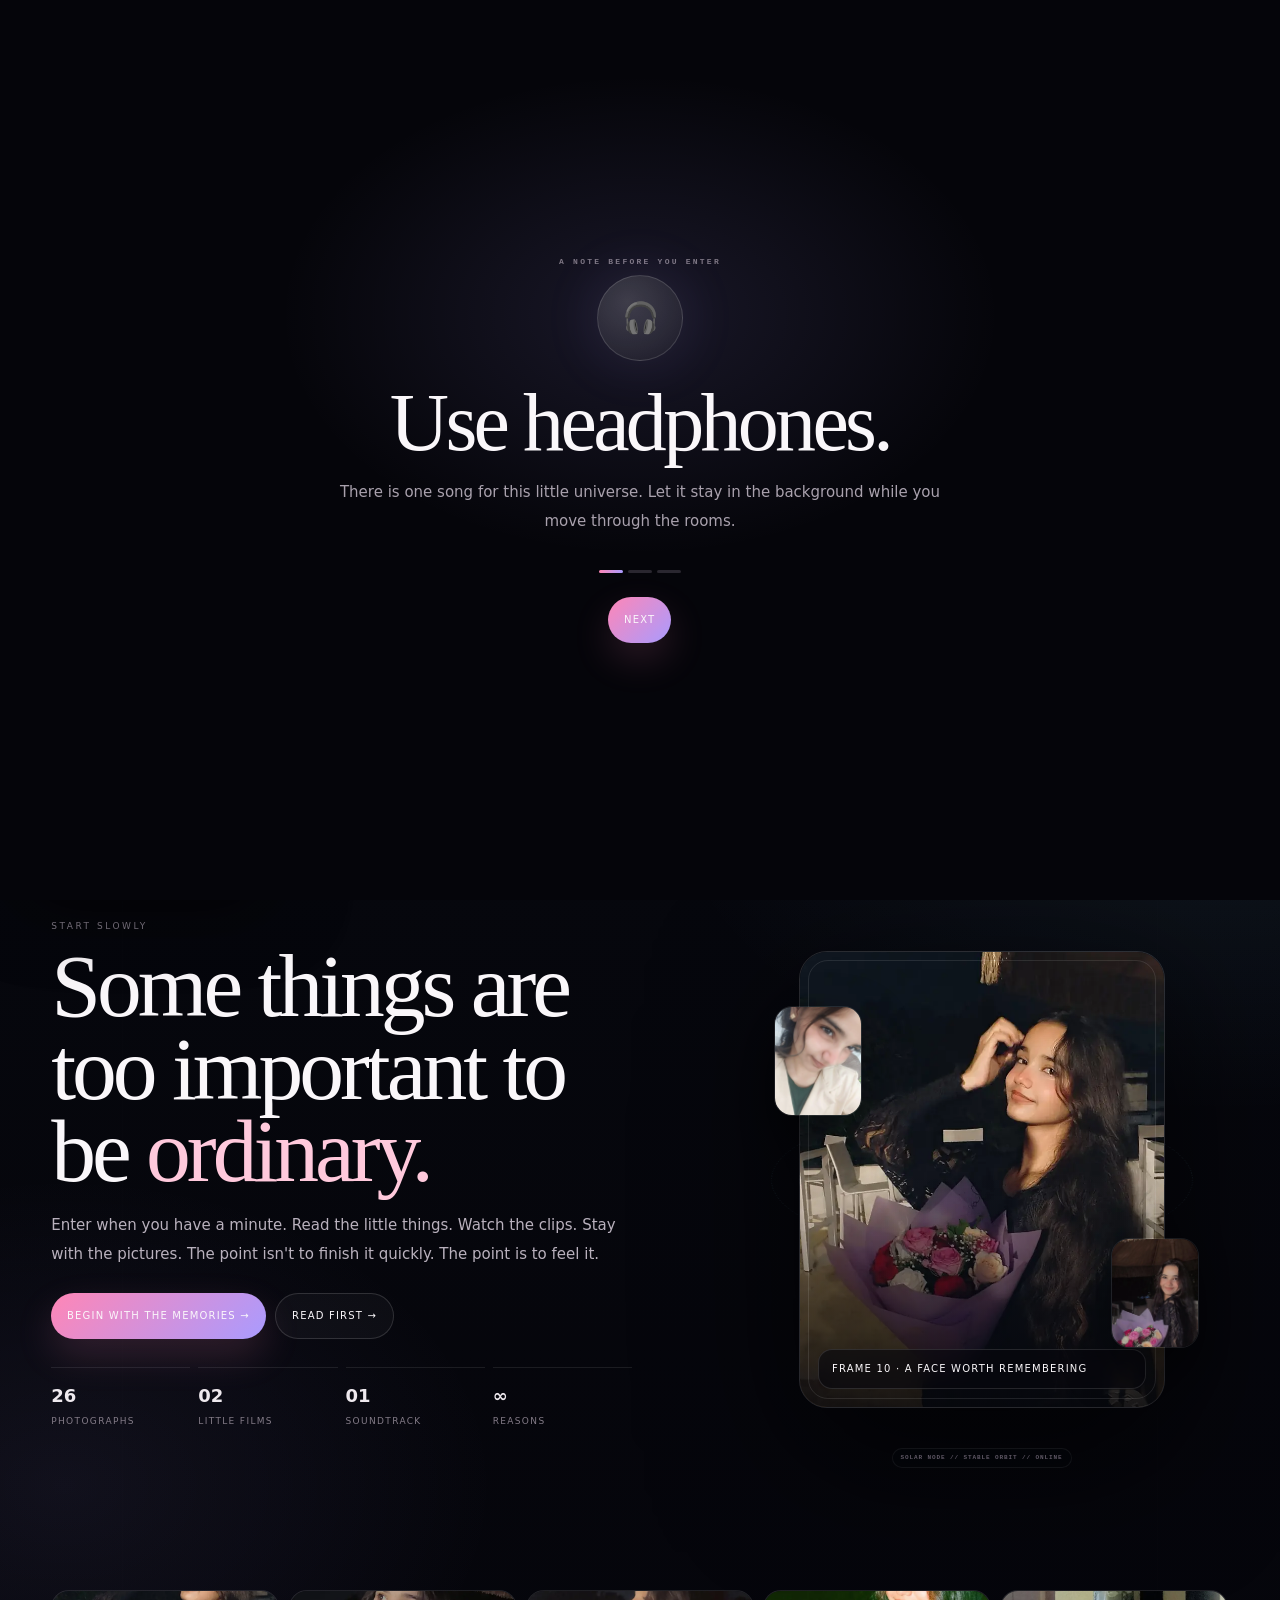
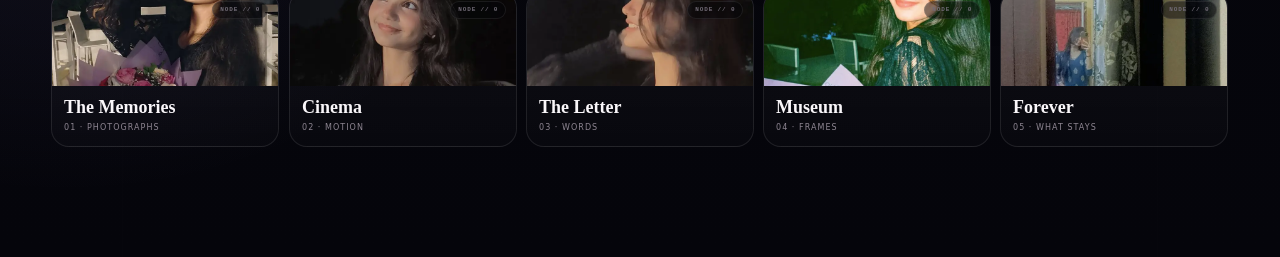
==== commit b56295e7: "Updated" ====
--- a/index.html
+++ b/index.html
@@ -1,248 +1,17 @@
-<!DOCTYPE html>
-<html lang="en"><head><meta charset="utf-8"/><meta content="width=device-width,initial-scale=1,viewport-fit=cover" name="viewport"/><meta content="#05050a" name="theme-color"/><meta content="A cinematic memory universe built for Akshita." name="description"/><link href="styles.css" rel="stylesheet"/>
-<link href="guide.css" rel="stylesheet"/><link href="manifest.json" rel="manifest"/><meta content="dark" name="color-scheme"/><title>AKKÚ · The Universe</title>
-<style id="entry-critical-fix">
-body.entry-lock{overflow:hidden}
-body.entry-lock .entry{opacity:1!important;visibility:visible!important;pointer-events:auto!important}
-.entry{z-index:30000!important}
-.entry-canvas{z-index:0!important}
-.entry-core{z-index:2!important;opacity:1!important;visibility:visible!important;display:block!important;position:relative!important}
-.entry-core *{opacity:1!important;visibility:visible!important}
-.entry-glyph,.entry-title,.entry-copy,.entry-hint,.entry-core .btn,.entry-core .mini-label{visibility:visible!important}
-</style>
-<style id="akk-decorations">
-:root{
-  --akk-pink: rgba(255,164,214,.72);
-  --akk-blue: rgba(144,226,255,.52);
-  --akk-white: rgba(255,255,255,.14);
-}
-body{position:relative;isolation:isolate}
-.akk-ambient{
-  position:fixed;inset:0;z-index:0;pointer-events:none;overflow:hidden;
-}
-.akk-ambient::before{
-  content:"";position:absolute;inset:-15%;
-  background:
-   radial-gradient(circle at 12% 18%,rgba(255,160,214,.10),transparent 22%),
-   radial-gradient(circle at 85% 14%,rgba(126,217,255,.08),transparent 24%),
-   radial-gradient(circle at 60% 82%,rgba(255,170,220,.06),transparent 25%);
-  filter:blur(25px);
-  animation:akkDrift 18s ease-in-out infinite alternate;
-}
-.akk-ambient::after{
-  content:"";position:absolute;inset:0;
-  opacity:.24;
-  background-image:
-   radial-gradient(circle at 10% 10%,rgba(255,255,255,.75) 0 1px,transparent 1.5px),
-   radial-gradient(circle at 70% 30%,rgba(255,255,255,.55) 0 1px,transparent 1.5px),
-   radial-gradient(circle at 35% 80%,rgba(255,255,255,.45) 0 1px,transparent 1.5px);
-  background-size:180px 180px,240px 240px,300px 300px;
-  animation:akkStars 24s linear infinite;
-}
-.akk-deco{
-  position:fixed;inset:0;z-index:1;pointer-events:none;
-}
-.akk-deco .corner{
-  position:absolute;width:90px;height:90px;opacity:.55;
-  border:1px solid rgba(255,255,255,.10);
-}
-.akk-deco .tl{left:16px;top:16px;border-right:0;border-bottom:0;border-radius:18px 0 0 0}
-.akk-deco .tr{right:16px;top:16px;border-left:0;border-bottom:0;border-radius:0 18px 0 0}
-.akk-deco .bl{left:16px;bottom:16px;border-right:0;border-top:0;border-radius:0 0 0 18px}
-.akk-deco .br{right:16px;bottom:16px;border-left:0;border-top:0;border-radius:0 0 18px 0}
-.akk-deco .orbit{
-  position:absolute;width:150px;height:150px;border-radius:50%;
-  border:1px solid rgba(255,255,255,.05);
-  box-shadow:0 0 60px rgba(255,160,214,.04) inset;
-}
-.akk-deco .o1{left:-75px;top:22%}
-.akk-deco .o2{right:-80px;top:58%;width:180px;height:180px}
-.akk-deco .spark{
-  position:absolute;width:5px;height:5px;border-radius:50%;
-  background:linear-gradient(135deg,rgba(255,255,255,.9),rgba(255,159,213,.3));
-  box-shadow:0 0 14px rgba(255,170,218,.5);
-  animation:akkFloat 5s ease-in-out infinite;
-}
-.akk-deco .s1{left:9%;top:28%}.akk-deco .s2{left:91%;top:22%;animation-delay:1s}
-.akk-deco .s3{left:15%;top:72%;animation-delay:2s}.akk-deco .s4{left:84%;top:79%;animation-delay:3s}
-.akk-deco .pill{
-  position:absolute;padding:7px 10px;border-radius:999px;
-  border:1px solid rgba(255,255,255,.08);
-  background:rgba(255,255,255,.02);
-  color:rgba(255,255,255,.28);font-size:9px;letter-spacing:.18em;text-transform:uppercase;
-  backdrop-filter:blur(12px);-webkit-backdrop-filter:blur(12px);
-}
-.akk-deco .p1{left:5%;top:48%}.akk-deco .p2{right:5%;top:34%}
-.akk-deco .p3{left:7%;bottom:20%}.akk-deco .p4{right:7%;bottom:24%}
-.akk-glowline{
-  position:fixed;z-index:1;pointer-events:none;height:1px;width:28vw;max-width:420px;
-  background:linear-gradient(90deg,transparent,rgba(255,183,221,.4),transparent);
-  filter:blur(.6px);opacity:.45;transform:rotate(-12deg);
-}
-.akk-glowline.l1{top:21%;left:-5%}.akk-glowline.l2{top:66%;right:-6%;transform:rotate(12deg)}
-@keyframes akkDrift{from{transform:translate3d(-1.5%,0,0) scale(1)}to{transform:translate3d(1.5%,1%,0) scale(1.04)}}
-@keyframes akkStars{from{transform:translate3d(0,0,0)}to{transform:translate3d(-30px,-18px,0)}}
-@keyframes akkFloat{0%,100%{transform:translate3d(0,0,0) scale(.8);opacity:.28}50%{transform:translate3d(0,-14px,0) scale(1.2);opacity:.9}}
-@media(max-width:700px){
- .akk-deco .corner{width:55px;height:55px}
- .akk-deco .pill{display:none}
- .akk-deco .o1,.akk-deco .o2{opacity:.45}
- .akk-glowline{width:34vw}
-}
-@media(prefers-reduced-motion:reduce){
- .akk-ambient::before,.akk-ambient::after,.akk-deco .spark,{animation:none!important}
-}
-</style>
-<style id="akk-galaxy-background">
-.akk-cosmos{position:fixed;inset:0;z-index:1;pointer-events:none;overflow:hidden}
-.akk-cosmos canvas{width:100%;height:100%;display:block;opacity:.9}
-.akk-cosmos .galaxy-haze{position:absolute;inset:0;background:radial-gradient(ellipse at 18% 28%,rgba(105,115,255,.08),transparent 27%),radial-gradient(ellipse at 76% 34%,rgba(214,128,245,.08),transparent 28%),radial-gradient(ellipse at 58% 78%,rgba(95,193,255,.05),transparent 25%);filter:blur(16px)}
-.akk-cosmos .cosmic-vignette{position:absolute;inset:0;background:radial-gradient(circle at 50% 50%,transparent 38%,rgba(2,3,9,.28) 72%,rgba(2,3,9,.72) 100%)}
-.akk-cosmos .cosmic-hud{position:absolute;right:16px;bottom:16px;display:flex;gap:7px;align-items:center;padding:7px 10px;border-radius:999px;background:rgba(8,9,17,.24);border:1px solid rgba(255,255,255,.06);backdrop-filter:blur(12px);color:rgba(255,255,255,.2);font:600 8px/1 ui-monospace,SFMono-Regular,Menlo,monospace;letter-spacing:.18em;text-transform:uppercase}
-.akk-cosmos .dot{width:5px;height:5px;border-radius:50%;background:rgba(177,208,255,.8);box-shadow:0 0 9px rgba(146,189,255,.55)}
-@media(max-width:700px){.akk-cosmos .cosmic-hud{display:none}}
-@media(prefers-reduced-motion:reduce){.akk-cosmos{display:none!important}}
-</style>
-<style id="akk-brightness-fix">
-/* Keep the cosmic background atmospheric while restoring readable luminance on later rooms. */
-body::after{
-  content:"";
-  position:fixed;
-  inset:0;
-  z-index:0;
-  pointer-events:none;
-  background:linear-gradient(
-    180deg,
-    rgba(255,255,255,.025) 0%,
-    rgba(255,255,255,.012) 52%,
-    rgba(255,255,255,.035) 100%
-  );
-  opacity:.8;
-}
-main,.screen,.page,.room,.museum-wrap,.letter-wrap,.cinema-wrap,.sound-wrap,.memory-wrap{
-  position:relative;
-  z-index:3;
-}
-@media(max-width:700px){
-  body::after{opacity:.92}
-}
-</style>
-<style id="akk-late-room-brightness">
-/* Later-room readability: lift surfaces without washing out the night-sky aesthetic. */
-.museum-wrap, .letter-wrap, .cinema-wrap, .sound-wrap, .memory-wrap{
-  filter:brightness(1.07) saturate(1.03);
-}
-.museum-wrap .card, .letter-wrap .card, .cinema-wrap .card, .sound-wrap .card, .memory-wrap .card{
-  box-shadow:0 18px 70px rgba(0,0,0,.18),inset 0 1px rgba(255,255,255,.055);
-}
-</style>
-<style id="akk-rich-decor">
-.akk-rich-layer{
- position:fixed;inset:0;z-index:2;pointer-events:none;overflow:hidden;mix-blend-mode:normal;opacity:.12;
-}
-.akk-rich-layer .dust{
- position:absolute;inset:-10%;
- background-image:url("assets/cosmic_decor/cosmic_layer_1.webp");
- background-size:cover;background-position:center;
- animation:akkDust 40s ease-in-out infinite alternate;
-}
-.akk-rich-layer .neb{
- position:absolute;inset:-12%;
- background-image:url("assets/cosmic_decor/cosmic_layer_2.webp");
- background-size:cover;mix-blend-mode:screen;opacity:.7;
- animation:akkNeb 52s linear infinite alternate;
-}
-.akk-rich-layer .flare{
- position:absolute;inset:-8%;
- background-image:url("assets/cosmic_decor/cosmic_layer_3.webp");
- background-size:cover;opacity:.46;
- animation:akkFlare 34s ease-in-out infinite alternate;
-}
-.akk-rich-layer img{
- position:absolute;right:-3vw;top:7vh;width:min(26vw,320px);height:auto;opacity:.16;
- filter:drop-shadow(0 0 28px rgba(255,170,210,.22));
- animation:akkOrbitFloat 18s ease-in-out infinite;
-}
-@keyframes akkDust{from{transform:translate3d(-2%,-1%,0) scale(1.02)}to{transform:translate3d(2%,1%,0) scale(1.06)}}
-@keyframes akkNeb{from{transform:translate3d(2%,0,0) rotate(-.4deg)}to{transform:translate3d(-2%,1%,0) rotate(.4deg)}}
-@keyframes akkFlare{from{transform:translate3d(0,2%,0) scale(1.03)}to{transform:translate3d(-1%,-2%,0) scale(1.08)}}
-@keyframes akkOrbitFloat{0%,100%{transform:translate3d(0,0,0) rotate(-3deg)}50%{transform:translate3d(-10px,13px,0) rotate(2deg)}}
-@media(max-width:700px){.akk-rich-layer{opacity:.14}.akk-rich-layer img{width:190px;top:5vh;right:-55px;opacity:.18}}
-@media(prefers-reduced-motion:reduce){.akk-rich-layer *{animation:none!important}}
-</style>
-<style id="akk-scroll-tech">
-html{scroll-behavior:smooth}
-body{--akk-scroll-p:0}
-.akk-scroll-ui{position:fixed;right:10px;top:50%;transform:translateY(-50%);z-index:9996;width:3px;height:124px;border-radius:999px;background:rgba(255,255,255,.08);box-shadow:0 0 20px rgba(150,210,255,.08);pointer-events:none;overflow:hidden}
-.akk-scroll-ui::after{content:"";position:absolute;left:0;top:0;width:100%;height:calc(24px + var(--akk-scroll-p)*100px);max-height:100%;border-radius:999px;background:linear-gradient(180deg,rgba(255,176,216,.95),rgba(128,221,255,.95));box-shadow:0 0 16px rgba(150,210,255,.35)}
-.akk-velocity-glow{position:fixed;inset:0;z-index:9995;pointer-events:none;opacity:0;background:radial-gradient(circle at 50% 50%,rgba(152,214,255,.06),transparent 38%);transition:opacity .18s ease}
-body.akk-fast-scroll .akk-velocity-glow{opacity:1}
-/* Safe scroll animation: content is ALWAYS visible; motion is progressive only. */
-.akk-reveal{opacity:1;transform:translate3d(0,20px,0);transition:transform .58s cubic-bezier(.16,1,.3,1)}
-.akk-reveal.is-visible{transform:none}
-.akk-parallax{--akk-px:0;transform:translate3d(0,var(--akk-px),0);transition:transform .12s linear}
-.akk-swipe-cue{position:fixed;left:12px;bottom:14px;z-index:9994;display:flex;align-items:center;gap:8px;padding:7px 10px;border-radius:999px;color:rgba(255,255,255,.26);font:600 8px/1 ui-monospace,SFMono-Regular,Menlo,monospace;letter-spacing:.14em;text-transform:uppercase;background:rgba(8,9,17,.22);border:1px solid rgba(255,255,255,.06);backdrop-filter:blur(12px);pointer-events:none}
-.akk-swipe-cue i{display:inline-block;width:18px;height:1px;background:linear-gradient(90deg,transparent,rgba(255,186,220,.8),transparent);position:relative;overflow:hidden}.akk-swipe-cue i::after{content:"";position:absolute;left:-100%;top:0;width:100%;height:100%;background:#fff;animation:akkSweep 1.6s cubic-bezier(.16,1,.3,1) infinite}
-@keyframes akkSweep{to{left:100%}}
-/* Guarantee page content stays above every decorative fixed layer. */
-main,.topbar,nav,footer,.footer{position:relative;z-index:8}
-main > *,main section,main article,.museum-wrap,.forever-panel,.end-card{position:relative;z-index:8}
-@media(max-width:700px){.akk-scroll-ui{right:6px;height:86px}.akk-swipe-cue{left:8px;bottom:9px;font-size:7px}}
-@media(prefers-reduced-motion:reduce){.akk-reveal{transform:none;transition:none}.akk-parallax{transform:none!important}.akk-swipe-cue,.akk-velocity-glow{display:none}}
-</style>
-<style id="akk-final-safety">
-main,.topbar,footer{position:relative;z-index:8}
-.museum-wrap,.museum-next,.museum-top-next,.forever-hero,.forever-chapters,.forever-panel,.end-card,.forever-end-nav{position:relative;z-index:8}
-.akk-rich-layer,.akk-cosmos,.akk-ambient,.akk-deco,.akk-glowline{z-index:1!important}
-/* These rooms should never become visually empty due to a missed animation callback. */
-.museum-wrap,.museum-next,.museum-top-next,.forever-panel,.end-card{opacity:1!important;visibility:visible!important}
-</style><link rel="stylesheet" href="mobile-lite.css">
-<style>.orbit-photo{animation:none!important;}</style>
-<link rel="preload" as="audio" href="assets/audio_3.mp3" type="audio/mpeg">
-</head><body class="entry-lock"><div class="entry" data-entry=""><canvas class="entry-canvas" data-entry-canvas=""></canvas><div class="entry-core"><div class="entry-glyph">✦</div><div class="mini-label">a private little universe</div><h1 class="entry-title">For <em>Akshita</em>.</h1><p class="entry-copy">A small world made from real photographs, real sounds, moving memories, and all the little things I never wanted to let disappear.</p><button class="btn rose" data-enter="">Step inside ↗</button><div class="entry-hint">tap anywhere · let the butterflies begin</div></div></div>
-<nav class="topbar"><a class="brand" href="index.html"><span class="brand-dot"></span>AKKÚ <i>/</i> UNIVERSE</a><div class="nav-links"><a class="active" href="index.html">Home</a><a href="memories.html">Memories</a><a href="cinema.html">Cinema</a><a href="letter.html">Letter</a><a href="museum.html">Museum</a><a href="forever.html">Forever</a></div><button aria-label="Open menu" class="nav-menu" data-menu="">☰</button></nav>
-<div class="mobile-menu" data-menu-panel=""><div class="mobile-menu-inner"><div class="mini-label">THE ROOMS</div><a href="index.html">00 · Home</a><a href="memories.html">01 · Memories</a><a href="cinema.html">02 · Cinema</a><a href="letter.html">03 · Letter</a><a href="museum.html">04 · Museum</a><a href="forever.html">05 · Forever</a></div></div>
-<div class="cursor"></div><div class="lumen"></div><div class="page-wipe" data-page-wipe=""><span>opening the next room</span></div><div class="toast" data-toast=""></div><div class="progress"><span data-progress=""></span></div>
-<h3>Let the room breathe.</h3><p>Nothing auto-plays until you choose it. The site is designed around deliberate taps, especially on phones.</p><div class="sound-actions"><button class="pill" data-global-mute="">Mute all</button></div>
-<main>
-<section class="page hero"><canvas class="hero-space" data-space=""></canvas><div class="wrap hero-inner"><div class="reveal"><div class="eyebrow">00 · the beginning</div><h1 class="display hero-title">For <em>Akshita</em>,<br/>and the moments<br/>that refuse to fade.</h1><p class="hero-copy">I wanted something that felt less like a webpage and more like a place. So here it is: rooms for the photographs, the videos, the words, and the quiet part at the end.</p><div class="cta-row"><a class="btn rose" href="memories.html">Enter the memories ↗</a><a class="btn" href="letter.html">Open the letter</a></div><div class="hero-stats"><div class="stat"><strong>26</strong><span>photographs</span></div><div class="stat"><strong>06</strong><span>moving memories</span></div><div class="stat"><strong>01</strong><span>Jaavedaan</span></div><div class="stat"><strong>∞</strong><span>ways to remember</span></div></div></div><div class="hero-stage"><div class="orbit-ring"></div><div class="orbit-ring r2"></div><div class="orbit-ring r3"></div><div class="hero-core tilt"><img alt="portrait" src="assets/p11.webp" loading="lazy decoding="async"><div class="hero-tag">the one I kept looking at</div></div><div class="orbit-photo"><img alt="memory" src="assets/p03.webp" loading="lazy decoding="async"></div><div class="orbit-photo"><img alt="memory" src="assets/p20.webp" loading="lazy decoding="async"></div><div class="orbit-photo"><img alt="memory" src="assets/p24.webp" loading="lazy decoding="async"></div><div class="orbit-photo"><img alt="memory" src="assets/p08.webp" loading="lazy decoding="async"></div></div></div></section>
-<section class="page" id="rooms"><div class="wrap"><div class="section-head reveal"><div><div class="mini-label">THE ROOMS</div><h2 class="display">Choose a door.<br/>Stay awhile.</h2></div><p class="section-intro">Every room has its own rhythm. There is no rush. The whole point is to make the transitions feel like tiny discoveries.</p></div><div class="rooms"><a class="room-card tilt reveal" href="memories.html"><img alt="Memories" src="assets/p15.webp" loading="lazy decoding="async"><span class="room-arrow">↗</span><div><div class="room-no">01 · ARCHIVE</div><h3>Memories</h3><p>Swipe through photographs like film stills. Tap one to step inside it.</p></div></a><a class="room-card tilt reveal" href="cinema.html"><img alt="Cinema" src="assets/p09.webp" loading="lazy decoding="async"><span class="room-arrow">↗</span><div><div class="room-no">02 · MOTION</div><h3>Cinema</h3><p>Five moving fragments with explicit audio and mobile-safe controls.</p></div></a><a class="room-card tilt reveal" href="letter.html"><img alt="Letter" src="assets/p21.webp" loading="lazy decoding="async"><span class="room-arrow">↗</span><div><div class="room-no">03 · WORDS</div><h3>Letter</h3><p>A constellation opens into a message instead of a normal envelope.</p></div></a><a class="room-card tilt reveal" href="museum.html"><img alt="Museum" src="assets/p04.webp" loading="lazy decoding="async"><span class="room-arrow">↗</span><div><div class="room-no">04 · CURATION</div><h3>Museum</h3><p>A living wall for the pictures that deserve their own room.</p></div></a><a class="room-card tilt reveal" href="forever.html"><img alt="Forever" src="assets/p10.webp" loading="lazy decoding="async"><span class="room-arrow">↗</span><div><div class="room-no">05 · LAST LIGHT</div><h3>Forever</h3><p>The long ending. More words, more silence, and a place to come back to.</p></div></a></div></div></section>
-<section class="page pull-quote"><div class="wrap reveal"><blockquote>“I wanted to make a place where even silence would still feel like you.”</blockquote><cite>for the person this whole universe keeps pointing back to</cite></div></section>
-</main><footer class="footer"><div>AKKÚ / UNIVERSE</div><div class="footer-right">start anywhere · leave slowly</div></footer>
-<script src="app.js"></script>
-<script src="guide.js" defer></script>
-
-
-
-
-
-<div class="akku-guide" data-start-guide aria-modal="true" role="dialog">
-  <div class="akku-guide-backdrop"></div>
-  <div class="akku-guide-film">
-    <div class="akku-guide-kicker">BEFORE YOU ENTER</div>
-    <div class="akku-guide-scene is-active" data-guide-scene="0">
-      <div class="guide-orb headphones">⌁</div>
-      <div class="guide-number">01</div>
-      <h2>Use headphones.</h2>
-      <p>This universe has one soundtrack. Let it stay with you while you move through the rooms.</p>
-    </div>
-    <div class="akku-guide-scene" data-guide-scene="1">
-      <div class="guide-orb pages">✦</div>
-      <div class="guide-number">02</div>
-      <h2>Read everything.</h2>
-      <p>Some lines are quiet on purpose. Don't rush the next room just because the button is there.</p>
-    </div>
-    <div class="akku-guide-scene" data-guide-scene="2">
-      <div class="guide-orb cinema">◌</div>
-      <div class="guide-number">03</div>
-      <h2>Watch carefully.</h2>
-      <p>Tap the little details. Let the photographs, videos and words have their moment.</p>
-    </div>
-    <div class="akku-guide-foot">
-      <div class="guide-dots"><button data-guide-dot="0" class="active" aria-label="Guide step 1"></button><button data-guide-dot="1" aria-label="Guide step 2"></button><button data-guide-dot="2" aria-label="Guide step 3"></button></div>
-      <div class="guide-actions"><button class="guide-next" data-guide-next>Next</button><button class="guide-enter" data-guide-enter>Enter the universe ↗</button></div>
-    </div>
-  </div>
-</div>
-
-</body></html>
+<!doctype html>
+<html lang="en">
+<head>
+<meta charset="utf-8">
+<meta name="viewport" content="width=device-width,initial-scale=1,viewport-fit=cover">
+<meta name="theme-color" content="#05050a">
+<meta name="color-scheme" content="dark">
+<meta name="description" content="AKKÚ · a cinematic little universe made from memories, motion and words.">
+<title>AKKÚ · The Universe</title>
+<link rel="preload" as="audio" href="assets/audio_3.mp3">
+<link rel="stylesheet" href="styles.css">
+</head>
+<body>
+<div id="app"></div>
+<script src="app.js" defer></script>
+</body>
+</html>
--- a/styles.css
+++ b/styles.css
@@ -1,295 +1,150 @@
 :root{
-  --bg:#05050a;--bg2:#0b0a12;--ink:#faf8f7;--muted:#aaa7b1;--soft:#d9d5de;--line:rgba(255,255,255,.11);
-  --rose:#ff7fa9;--rose2:#ffc2d4;--violet:#a98cff;--cyan:#9bdfff;--gold:#ffd7a4;
-  --ease:cubic-bezier(.18,.86,.22,1);--max:1420px;--mx:50vw;--my:50vh;--vh:1vh
+  --bg:#05050a;--bg2:#090912;--panel:#0c0b14;--ink:#faf7fa;--muted:#a8a1ad;--soft:#d9d2dc;
+  --line:rgba(255,255,255,.09);--line2:rgba(255,255,255,.14);--pink:#ff86b6;--pink2:#ffc9dc;
+  --violet:#a99bff;--cyan:#9ee8ff;--gold:#fbd6a2;--max:1240px;--ease:cubic-bezier(.18,.82,.2,1);
+  --safe-top:env(safe-area-inset-top);--safe-bottom:env(safe-area-inset-bottom)
 }
 *{box-sizing:border-box}
 html{background:var(--bg);color-scheme:dark;scroll-behavior:smooth}
-body{margin:0;overflow-x:hidden;background:
- radial-gradient(1000px 700px at 70% -10%,rgba(169,140,255,.13),transparent 60%),
- radial-gradient(900px 700px at 10% 25%,rgba(255,127,169,.10),transparent 60%),
- linear-gradient(180deg,#05050a,#080710 55%,#05050a);color:var(--ink);font-family:Inter,ui-sans-serif,system-ui,-apple-system,BlinkMacSystemFont,"Segoe UI",sans-serif}
-body::before{content:"";position:fixed;inset:0;pointer-events:none;z-index:1;background:radial-gradient(420px 420px at var(--mx) var(--my),rgba(255,255,255,.055),transparent 62%)}
-body::after{content:"";position:fixed;inset:0;pointer-events:none;z-index:9990;opacity:.08;background-image:radial-gradient(rgba(255,255,255,.22) 1px,transparent 1px);background-size:3px 3px;mix-blend-mode:soft-light}
-a{color:inherit}
-button,a{font:inherit}
-button{cursor:pointer}
-img,video{display:block;max-width:100%}
-:focus-visible{outline:2px solid var(--rose2);outline-offset:4px}
+body{margin:0;min-height:100%;overflow-x:hidden;background:
+ radial-gradient(900px 600px at 12% -10%,rgba(255,134,182,.11),transparent 62%),
+ radial-gradient(1000px 700px at 92% 8%,rgba(169,155,255,.10),transparent 62%),
+ linear-gradient(180deg,#05050a,#07070d 55%,#05050a);color:var(--ink);font:15px/1.65 Inter,ui-sans-serif,system-ui,-apple-system,BlinkMacSystemFont,"Segoe UI",sans-serif}
+body::before{content:"";position:fixed;inset:0;z-index:-1;pointer-events:none;opacity:.22;background-image:
+ radial-gradient(circle at 12% 20%,#fff 0 1px,transparent 1.4px),
+ radial-gradient(circle at 78% 18%,rgba(255,255,255,.7) 0 .8px,transparent 1.2px),
+ radial-gradient(circle at 28% 76%,rgba(255,255,255,.6) 0 .8px,transparent 1.2px);
+ background-size:220px 240px,300px 280px,340px 320px}
+body::after{content:"";position:fixed;inset:0;z-index:100;pointer-events:none;background:linear-gradient(180deg,rgba(255,255,255,.02),transparent 20%,transparent 80%,rgba(255,255,255,.018));mix-blend-mode:screen}
+button,a{font:inherit;color:inherit}button{cursor:pointer}button,a{-webkit-tap-highlight-color:transparent}img,video{display:block;max-width:100%}:focus-visible{outline:2px solid var(--pink2);outline-offset:4px}
+#app{min-height:100svh}
 
-/* global chrome */
-.progress{position:fixed;top:0;left:0;right:0;height:2px;z-index:12000;background:transparent}
-.progress span{display:block;height:100%;width:0;background:linear-gradient(90deg,var(--rose),var(--violet),var(--cyan));box-shadow:0 0 20px rgba(255,127,169,.5)}
-.topbar{position:fixed;z-index:11000;top:12px;left:50%;transform:translateX(-50%);width:min(96vw,var(--max));display:flex;align-items:center;justify-content:space-between;gap:14px;padding:12px 12px 12px 16px;border:1px solid rgba(255,255,255,.09);background:rgba(7,7,14,.52);backdrop-filter:blur(20px) saturate(130%);border-radius:999px;box-shadow:0 22px 60px rgba(0,0,0,.28)}
-.brand{font-size:11px;letter-spacing:.24em;text-transform:uppercase;text-decoration:none;font-weight:800;display:flex;align-items:center;gap:10px;white-space:nowrap}
-.brand-dot{width:7px;height:7px;border-radius:50%;background:linear-gradient(135deg,var(--rose),var(--violet));box-shadow:0 0 16px var(--rose)}
-.brand i{font-style:normal;opacity:.35}
-.nav-links{display:flex;align-items:center;gap:2px}
-.nav-links a{font-size:10px;letter-spacing:.12em;text-transform:uppercase;text-decoration:none;color:#d9d4dc;padding:10px 11px;border-radius:999px;transition:.35s var(--ease)}
-.nav-links a:hover,.nav-links a.active{background:rgba(255,255,255,.08);color:#fff}
-.nav-menu{display:none;border:1px solid var(--line);background:rgba(255,255,255,.06);color:#fff;border-radius:999px;width:42px;height:42px}
-.mobile-menu{position:fixed;inset:0;z-index:10500;display:grid;place-items:center;background:rgba(4,4,10,.9);backdrop-filter:blur(22px);opacity:0;pointer-events:none;transition:opacity .4s var(--ease)}
-.mobile-menu.open{opacity:1;pointer-events:auto}
-.mobile-menu-inner{width:min(88vw,460px);padding:28px;border:1px solid var(--line);border-radius:28px;background:linear-gradient(180deg,rgba(255,255,255,.08),rgba(255,255,255,.03));box-shadow:0 30px 90px rgba(0,0,0,.45)}
-.mobile-menu-inner a{display:block;text-decoration:none;font-size:clamp(22px,6vw,34px);line-height:1.1;padding:10px 0;color:#f6f2f6}
+/* shared chrome */
+.topbar{position:fixed;z-index:1200;top:max(12px,var(--safe-top));left:50%;transform:translateX(-50%);width:min(94vw,var(--max));display:flex;align-items:center;justify-content:space-between;gap:14px;padding:9px 10px 9px 14px;border:1px solid var(--line2);border-radius:999px;background:rgba(7,7,13,.76);box-shadow:0 18px 60px rgba(0,0,0,.34);backdrop-filter:blur(14px);-webkit-backdrop-filter:blur(14px);transition:background .35s ease,box-shadow .35s ease,transform .35s var(--ease)}
+.topbar.scrolled{background:rgba(7,7,13,.9);box-shadow:0 24px 80px rgba(0,0,0,.46)}
+.brand{display:flex;align-items:center;gap:9px;border:0;background:none;padding:4px 5px;text-decoration:none;font-size:10px;font-weight:800;letter-spacing:.24em;text-transform:uppercase;white-space:nowrap}
+.brand-dot{width:7px;height:7px;border-radius:50%;background:linear-gradient(135deg,var(--pink),var(--violet));box-shadow:0 0 16px rgba(255,134,182,.55)}
+.nav{display:flex;gap:2px;align-items:center}.nav button{border:0;background:transparent;border-radius:999px;padding:9px 11px;font-size:9px;letter-spacing:.12em;text-transform:uppercase;color:#c9c1ca;transition:.28s var(--ease)}.nav button:hover,.nav button.active{background:rgba(255,255,255,.08);color:#fff}
+.menu-btn{display:none;min-width:42px;min-height:42px;border:1px solid var(--line2);border-radius:50%;background:rgba(255,255,255,.04)}
+.mobile-nav{position:fixed;inset:0;z-index:1190;display:grid;place-items:center;background:rgba(3,3,8,.96);padding:20px;opacity:0;pointer-events:none;transition:opacity .35s ease}.mobile-nav.open{opacity:1;pointer-events:auto}.mobile-nav-inner{width:min(90vw,440px);padding:24px;border:1px solid var(--line2);border-radius:26px;background:#0b0a12;box-shadow:0 30px 100px rgba(0,0,0,.55)}.mobile-nav button{display:block;width:100%;padding:14px 0;border:0;background:none;text-align:left;font:500 28px/1.1 Georgia,serif}
+.progress{position:fixed;z-index:1300;left:0;top:0;height:2px;width:0;background:linear-gradient(90deg,var(--pink),var(--violet),var(--cyan));box-shadow:0 0 18px rgba(255,134,182,.4)}
+.room-chip{position:fixed;z-index:1100;right:18px;top:calc(82px + var(--safe-top));padding:7px 10px;border:1px solid var(--line);border-radius:999px;background:rgba(7,7,13,.56);backdrop-filter:blur(10px);font:700 8px/1 ui-monospace,SFMono-Regular,Menlo,monospace;letter-spacing:.18em;text-transform:uppercase;color:#aaa2ad;pointer-events:none}
 
-.page-wipe{position:fixed;inset:0;z-index:14000;background:radial-gradient(circle at 50% 40%,#14131f,#05050a 60%);display:grid;place-items:center;opacity:0;pointer-events:none;transition:opacity .55s var(--ease)}
-.page-wipe.show{opacity:1}.page-wipe span{font-size:10px;letter-spacing:.34em;text-transform:uppercase;color:#bdb7c5}
+main{width:min(92vw,var(--max));margin:0 auto;padding-top:96px}.room{display:none;min-height:calc(100svh - 96px);padding:70px 0 110px}.room.active{display:block}
+.section-in{animation:sectionIn .62s var(--ease) both}@keyframes sectionIn{from{opacity:0;transform:translateY(18px)}to{opacity:1;transform:none}}
 
-.toast{position:fixed;left:50%;bottom:28px;transform:translate(-50%,16px);z-index:13000;opacity:0;pointer-events:none;background:rgba(13,11,20,.88);border:1px solid var(--line);backdrop-filter:blur(16px);padding:12px 16px;border-radius:999px;font-size:11px;color:#ece8ee;transition:.4s var(--ease)}
-.toast.show{opacity:1;transform:translate(-50%,0)}
+/* buttons */
+.btn{display:inline-flex;align-items:center;justify-content:center;gap:8px;min-height:46px;padding:0 16px;border-radius:999px;border:1px solid var(--line2);background:rgba(255,255,255,.03);font-size:10px;letter-spacing:.12em;text-transform:uppercase;transition:transform .22s var(--ease),background .22s ease,box-shadow .22s ease}.btn:hover{transform:translateY(-2px);background:rgba(255,255,255,.07)}.btn.primary{border:0;background:linear-gradient(135deg,var(--pink),var(--violet));box-shadow:0 16px 38px rgba(255,134,182,.16)}.btn:active{transform:scale(.98)}
+.actions{display:flex;flex-wrap:wrap;gap:9px;margin-top:24px}
+.eyebrow{font-size:9px;letter-spacing:.28em;text-transform:uppercase;color:#938b98}.lede{max-width:660px;color:#b9b1bd;line-height:1.95}
+h1,h2,h3{font-family:Georgia,"Times New Roman",serif;font-weight:500;letter-spacing:-.045em;line-height:.92;margin:10px 0 18px}h1{font-size:clamp(58px,9vw,128px)}h2{font-size:clamp(44px,6vw,86px)}h3{font-size:clamp(25px,4vw,46px)}h1 em,.accent{font-style:normal;color:var(--pink2)}
+.room-head{display:grid;grid-template-columns:1.1fr .9fr;gap:8vw;align-items:end;margin-bottom:34px}.room-head p{margin:0;color:#aaa2ae;line-height:1.95}
+.room-actions{display:flex;flex-wrap:wrap;gap:8px;margin:0 0 26px}
 
-.lumen{position:fixed;inset:0;pointer-events:none;z-index:2;background:radial-gradient(500px 500px at var(--mx) var(--my),rgba(255,126,169,.06),transparent 70%)}
-.cursor{position:fixed;z-index:13000;left:0;top:0;width:28px;height:28px;border:1px solid rgba(255,255,255,.35);border-radius:50%;transform:translate(-50%,-50%);pointer-events:none;opacity:0;mix-blend-mode:difference;transition:opacity .2s}
-.cursor::after{content:"";position:absolute;inset:9px;border-radius:50%;background:#fff}
-.cursor.show{opacity:1}
+/* Guide */
+.overlay{position:fixed;inset:0;z-index:5000;background:radial-gradient(600px 400px at 50% 35%,rgba(169,155,255,.12),transparent 60%),#05050a;display:grid;place-items:center;padding:24px;opacity:1;transition:opacity .6s var(--ease)}.overlay.hide{opacity:0;pointer-events:none}.guide{width:min(92vw,760px);text-align:center}.guide-kicker{font:700 8px/1 ui-monospace,SFMono-Regular,Menlo,monospace;letter-spacing:.28em;text-transform:uppercase;color:#7e7784}.guide-stage{min-height:280px;display:grid;place-items:center}.guide-step{display:none}.guide-step.active{display:block;animation:guideIn .55s var(--ease) both}@keyframes guideIn{from{opacity:0;transform:translateY(18px) scale(.985)}to{opacity:1;transform:none}}.guide-icon{width:86px;height:86px;border-radius:50%;display:grid;place-items:center;margin:0 auto 24px;border:1px solid var(--line2);background:radial-gradient(circle at 35% 30%,rgba(255,255,255,.17),rgba(255,255,255,.03));font-size:30px;box-shadow:0 0 60px rgba(169,155,255,.12)}.guide h2{font-size:clamp(48px,8vw,82px)}.guide p{max-width:620px;margin:0 auto;color:#a9a1ad;line-height:1.9}.guide-progress{display:flex;justify-content:center;gap:5px;margin:24px 0}.guide-progress i{width:24px;height:3px;border-radius:99px;background:#2a2730}.guide-progress i.active{background:linear-gradient(90deg,var(--pink),var(--violet))}.guide-actions{display:flex;justify-content:center;gap:8px;flex-wrap:wrap}
 
-.sound-dock{position:fixed;right:18px;bottom:18px;z-index:11000}
-.sound-dock button{border:1px solid var(--line);background:rgba(8,7,14,.72);backdrop-filter:blur(16px);color:#fff;border-radius:999px;padding:10px 13px;display:flex;align-items:center;gap:10px;box-shadow:0 12px 40px rgba(0,0,0,.28)}
-.eq-bars{display:flex;gap:2px;height:14px;align-items:end}.eq-bars i{display:block;width:2px;background:linear-gradient(var(--rose),var(--violet));border-radius:999px;height:5px}.eq-bars i:nth-child(2){height:11px}.eq-bars i:nth-child(3){height:8px}.eq-bars i:nth-child(4){height:12px}
-.sound-panel{position:fixed;right:18px;bottom:72px;width:min(330px,calc(100vw - 36px));z-index:11000;opacity:0;transform:translateY(12px);pointer-events:none;padding:18px;border-radius:20px;border:1px solid var(--line);background:rgba(7,7,14,.88);backdrop-filter:blur(18px);box-shadow:0 20px 60px rgba(0,0,0,.4);transition:.35s var(--ease)}
-.sound-panel.open{opacity:1;transform:none;pointer-events:auto}.panel-close{position:absolute;right:12px;top:10px;border:0;background:none;color:#fff;font-size:22px}
-.sound-panel h3{margin:6px 0 5px;font-family:"Iowan Old Style",Georgia,serif;font-weight:600;font-size:28px}.sound-panel p{margin:0 0 15px;color:var(--muted);font-size:13px;line-height:1.7}
-.sound-actions{display:flex;gap:8px;flex-wrap:wrap}.pill{display:inline-flex;align-items:center;justify-content:center;min-height:40px;padding:0 13px;border:1px solid var(--line);border-radius:999px;background:rgba(255,255,255,.06);color:#fff;text-decoration:none;font-size:11px;letter-spacing:.1em;text-transform:uppercase}.pill.solid{background:linear-gradient(135deg,var(--rose),var(--violet));border:0}
-
-/* common */
-.wrap{width:min(92vw,var(--max));margin:0 auto;position:relative;z-index:5}.page{position:relative;min-height:100svh}.mini-label,.eyebrow{font-size:10px;text-transform:uppercase;letter-spacing:.28em;color:#bcb7c2}.display{font-family:"Iowan Old Style",Georgia,"Times New Roman",serif;letter-spacing:-.035em;font-weight:500;line-height:.95;margin:0}.section-head{padding-top:120px;display:grid;grid-template-columns:1.1fr .9fr;gap:9vw;align-items:end}.section-head h2{font-size:clamp(56px,8vw,118px)}.section-intro{max-width:520px;margin:0;color:#bdb9c2;font-size:15px;line-height:1.9}.cta-row{display:flex;flex-wrap:wrap;gap:10px;align-items:center}.btn{display:inline-flex;align-items:center;justify-content:center;min-height:48px;padding:0 17px;border-radius:999px;border:1px solid rgba(255,255,255,.15);background:rgba(255,255,255,.04);color:#fff;text-decoration:none;font-size:11px;letter-spacing:.1em;text-transform:uppercase;transition:.35s var(--ease);position:relative;overflow:hidden}.btn:hover{transform:translateY(-2px);background:rgba(255,255,255,.09)}.btn.rose{background:linear-gradient(135deg,var(--rose),var(--violet));border:0;box-shadow:0 15px 40px rgba(255,127,169,.22)}
-.reveal{opacity:0;transform:translateY(28px);transition:opacity .9s var(--ease),transform .9s var(--ease)}.reveal.in{opacity:1;transform:none}.reveal-scale{opacity:0;transform:translateY(24px) scale(.97);transition:opacity 1s var(--ease),transform 1s var(--ease)}.reveal-scale.in{opacity:1;transform:none}
-.tilt{transform:perspective(1000px) rotateX(var(--rx,0deg)) rotateY(var(--ry,0deg));transition:transform .18s linear}
-
-/* intro / butterflies */
-.entry{position:fixed;inset:0;z-index:15000;display:grid;place-items:center;background:radial-gradient(circle at 50% 45%,rgba(166,137,255,.14),transparent 28%),radial-gradient(circle at 50% 60%,rgba(255,127,169,.11),transparent 35%),#05050a;overflow:hidden;transition:opacity .9s var(--ease),visibility .9s var(--ease)}
-.entry.hidden{opacity:0;visibility:hidden;pointer-events:none}.entry-canvas{position:absolute;inset:0;width:100%;height:100%}.entry-core{position:relative;width:min(88vw,520px);padding:28px;text-align:center}.entry-glyph{width:92px;height:92px;border-radius:50%;margin:0 auto 24px;display:grid;place-items:center;font-size:34px;border:1px solid rgba(255,255,255,.15);background:radial-gradient(circle at 35% 30%,rgba(255,255,255,.22),rgba(255,255,255,.05));box-shadow:0 0 70px rgba(169,140,255,.26),inset 0 0 30px rgba(255,127,169,.08);animation:breathe 4s ease-in-out infinite}.entry-title{font-family:"Iowan Old Style",Georgia,serif;font-size:clamp(54px,11vw,110px);line-height:.88;letter-spacing:-.05em;margin:0 0 16px}.entry-title em{color:var(--rose2);font-style:normal}.entry-copy{font-size:14px;line-height:1.8;color:#bdb8c2;margin:0 auto 24px;max-width:430px}.entry-hint{font-size:10px;letter-spacing:.25em;text-transform:uppercase;color:#8d8895}.butterfly-burst{position:absolute;inset:0;pointer-events:none}
-
-/* home */
-.hero{min-height:100svh;display:grid;place-items:center;overflow:hidden}.hero-space{position:absolute;inset:0;width:100%;height:100%}.hero-inner{display:grid;grid-template-columns:1.05fr .95fr;gap:5vw;align-items:center;padding-top:96px}.hero-title{font-size:clamp(62px,8.5vw,130px);max-width:850px}.hero-title em{color:var(--rose2);font-style:normal}.hero-copy{max-width:670px;color:#b8b4be;font-size:15px;line-height:1.9;margin:24px 0 26px}.hero-stats{display:grid;grid-template-columns:repeat(4,minmax(0,1fr));gap:10px;margin-top:22px}.stat{padding:12px 0;border-top:1px solid rgba(255,255,255,.08)}.stat strong{display:block;font-size:19px;font-weight:700}.stat span{display:block;margin-top:3px;font-size:9px;text-transform:uppercase;letter-spacing:.14em;color:#7f7a86}.hero-stage{height:min(70vw,680px);min-height:480px;position:relative;display:grid;place-items:center;transform-style:preserve-3d}.orbit-ring{position:absolute;width:min(40vw,560px);height:min(40vw,560px);border:1px solid rgba(255,255,255,.08);border-radius:50%;transform:rotateX(72deg) rotateZ(7deg);box-shadow:0 0 80px rgba(169,140,255,.05)}.orbit-ring.r2{width:min(31vw,430px);height:min(31vw,430px);transform:rotateX(64deg) rotateZ(-16deg)}.orbit-ring.r3{width:min(52vw,680px);height:min(30vw,390px);transform:rotateY(74deg) rotateZ(14deg)}.hero-core{width:min(55vw,340px);aspect-ratio:4/5;border-radius:28px;overflow:hidden;position:relative;box-shadow:0 40px 100px rgba(0,0,0,.55);border:1px solid rgba(255,255,255,.12);transform:perspective(1200px) rotateY(-12deg) rotateX(4deg)}.hero-core img{width:100%;height:100%;object-fit:cover}.hero-tag{position:absolute;left:14px;right:14px;bottom:14px;padding:10px 12px;border-radius:14px;background:rgba(7,6,12,.62);backdrop-filter:blur(12px);font-size:10px;letter-spacing:.14em;text-transform:uppercase;color:#e8e3ea}.orbit-photo{position:absolute;width:110px;aspect-ratio:4/5;border-radius:18px;overflow:hidden;border:1px solid rgba(255,255,255,.12);box-shadow:0 20px 50px rgba(0,0,0,.45)}.orbit-photo img{width:100%;height:100%;object-fit:cover}
-
-/* rooms */
-.rooms{display:grid;grid-template-columns:repeat(3,1fr);gap:15px;padding:44px 0 120px}.room-card{min-height:370px;border:1px solid rgba(255,255,255,.10);border-radius:24px;overflow:hidden;position:relative;background:#090913;text-decoration:none;display:flex;flex-direction:column;justify-content:flex-end;isolation:isolate}.room-card::before{content:"";position:absolute;inset:0;background:linear-gradient(180deg,transparent 35%,rgba(4,4,10,.8) 75%,rgba(4,4,10,.98));z-index:1}.room-card img{position:absolute;inset:0;width:100%;height:100%;object-fit:cover;filter:saturate(.9) contrast(1.05);transition:transform 1.2s var(--ease),filter 1.2s var(--ease)}.room-card:hover img{transform:scale(1.07);filter:saturate(1.1) contrast(1.08)}.room-card>div{position:relative;z-index:2;padding:22px}.room-no{font-size:9px;letter-spacing:.2em;text-transform:uppercase;color:#b6b0bd}.room-card h3{font-family:"Iowan Old Style",Georgia,serif;font-size:42px;line-height:.9;margin:8px 0}.room-card p{margin:0;color:#b4afb9;font-size:12px;line-height:1.65;max-width:320px}.room-arrow{position:absolute;right:18px;top:18px;z-index:3;width:38px;height:38px;border-radius:50%;display:grid;place-items:center;background:rgba(6,6,12,.45);border:1px solid rgba(255,255,255,.12)}
-.pull-quote{display:grid;place-items:center;min-height:70svh}.pull-quote .wrap{padding:80px 0}.pull-quote blockquote{font-family:"Iowan Old Style",Georgia,serif;font-size:clamp(45px,7vw,100px);line-height:.94;letter-spacing:-.04em;max-width:1000px;margin:0}.pull-quote cite{display:block;margin-top:24px;color:#8f8995;font-style:normal;text-transform:uppercase;letter-spacing:.18em;font-size:10px}
-.footer{display:flex;justify-content:space-between;gap:16px;padding:28px 4vw 34px;border-top:1px solid rgba(255,255,255,.08);color:#77717d;font-size:9px;letter-spacing:.18em;text-transform:uppercase}.footer-right{text-align:right}
+/* Home */
+.hero-grid{display:grid;grid-template-columns:1.08fr .92fr;gap:8vw;align-items:center;min-height:calc(100svh - 160px)}.hero-copy{max-width:720px}.hero-sub{margin-top:15px}.hero-kpis{display:grid;grid-template-columns:repeat(4,1fr);gap:8px;margin-top:28px}.kpi{padding:13px 0;border-top:1px solid var(--line);font-size:9px;text-transform:uppercase;letter-spacing:.15em;color:#837b87}.kpi b{display:block;color:#eee9ee;font-size:18px;letter-spacing:0;margin-bottom:3px}.hero-visual{position:relative;display:grid;place-items:center;min-height:600px}.hero-frame{position:relative;width:min(74%,370px);aspect-ratio:4/5;border-radius:28px;overflow:hidden;border:1px solid var(--line2);box-shadow:0 40px 120px rgba(0,0,0,.52)}.hero-frame img{width:100%;height:100%;object-fit:cover}.hero-frame::after{content:"";position:absolute;inset:0;background:linear-gradient(180deg,transparent 60%,rgba(2,2,8,.75));pointer-events:none}.hero-caption{position:absolute;left:18px;right:18px;bottom:18px;padding:11px 13px;border:1px solid rgba(255,255,255,.12);border-radius:14px;background:rgba(8,7,13,.62);backdrop-filter:blur(10px);font-size:10px;letter-spacing:.12em;text-transform:uppercase;z-index:2}.hero-orbit{position:absolute;width:min(74%,520px);aspect-ratio:1;border-radius:50%;border:1px solid rgba(255,255,255,.08);transform:rotateX(70deg) rotateZ(15deg)}.hero-orbit::before{content:"";position:absolute;inset:12%;border-radius:50%;border:1px solid rgba(255,134,182,.08)}.hero-float{position:absolute;width:88px;aspect-ratio:4/5;border-radius:18px;overflow:hidden;border:1px solid var(--line);box-shadow:0 20px 50px rgba(0,0,0,.42)}.hero-float img{width:100%;height:100%;object-fit:cover}.hf1{left:8%;top:21%}.hf2{right:6%;bottom:22%}
+.room-cards{display:grid;grid-template-columns:repeat(5,1fr);gap:9px;margin-top:40px}.room-card{border:1px solid var(--line);border-radius:18px;background:linear-gradient(180deg,rgba(255,255,255,.04),rgba(255,255,255,.015));overflow:hidden;text-align:left;padding:0;transition:transform .24s var(--ease),border-color .24s ease,box-shadow .24s ease}.room-card:hover{transform:translateY(-4px);border-color:rgba(255,255,255,.16);box-shadow:0 22px 60px rgba(0,0,0,.28)}.room-card-art{height:95px;overflow:hidden}.room-card-art img{width:100%;height:100%;object-fit:cover;filter:saturate(.9)}.room-card-copy{padding:12px}.room-card-copy strong{display:block;font:600 18px/1 Georgia,serif}.room-card-copy span{display:block;margin-top:5px;color:#8e8692;font-size:8px;letter-spacing:.13em;text-transform:uppercase}
 
 /* memories */
-.room-hero{min-height:70svh;display:grid;align-items:end;padding:140px 0 70px}.room-hero h1{font-size:clamp(68px,10vw,150px);max-width:1050px}.room-hero p{max-width:620px;color:#b9b3bd;line-height:1.9;font-size:15px}.film{position:relative;min-height:84svh;display:grid;place-items:center;overflow:hidden}.film-stage{width:min(90vw,1200px);aspect-ratio:16/9;position:relative}.film-slide{position:absolute;inset:0;display:grid;grid-template-columns:1.1fr .9fr;gap:18px;opacity:0;transform:translateY(30px) scale(.97);pointer-events:none;transition:.75s var(--ease)}.film-slide.active{opacity:1;transform:none;pointer-events:auto}.film-image{border-radius:28px;overflow:hidden;border:1px solid rgba(255,255,255,.12);background:#0a0a12;box-shadow:0 40px 100px rgba(0,0,0,.45)}.film-image img{width:100%;height:100%;object-fit:cover}.film-copy{align-self:center;padding:20px 0}.film-copy .n{font-size:9px;letter-spacing:.2em;color:#938e99}.film-copy h2{font-family:"Iowan Old Style",Georgia,serif;font-size:clamp(45px,6vw,95px);line-height:.92;letter-spacing:-.04em;margin:10px 0 16px}.film-copy p{color:#aaa5ae;line-height:1.9;max-width:440px}.film-controls{display:flex;align-items:center;gap:10px;margin-top:22px}.film-controls button{width:44px;height:44px;border-radius:50%;border:1px solid var(--line);background:rgba(255,255,255,.05);color:#fff}.film-dots{display:flex;gap:5px;margin-left:4px}.film-dot{width:22px;height:2px;background:#38353e;border-radius:99px;border:0;padding:0}.film-dot.active{background:linear-gradient(90deg,var(--rose),var(--violet))}
+.memory-grid{display:grid;grid-template-columns:repeat(3,1fr);gap:12px;content-visibility:auto;contain-intrinsic-size:1200px}.memory-card{position:relative;border:1px solid var(--line);border-radius:20px;overflow:hidden;background:#090812;padding:0;text-align:left;transition:transform .22s var(--ease),border-color .22s ease,box-shadow .22s ease}.memory-card:hover{transform:translateY(-4px);border-color:rgba(255,255,255,.15);box-shadow:0 24px 65px rgba(0,0,0,.32)}.memory-card img{width:100%;aspect-ratio:4/5;object-fit:cover}.memory-card .shade{position:absolute;inset:auto 0 0;padding:18px 14px 12px;background:linear-gradient(180deg,transparent,rgba(0,0,0,.8))}.memory-card strong{display:block;color:#fff;font-size:11px}.memory-card span{display:block;color:#b1a9b5;font-size:8px;letter-spacing:.15em;text-transform:uppercase;margin-top:4px}
+.filter-row{display:flex;gap:7px;flex-wrap:wrap;margin:6px 0 24px}.filter{border:1px solid var(--line);background:rgba(255,255,255,.03);padding:9px 12px;border-radius:999px;color:#bcb4bf;font-size:9px;letter-spacing:.12em;text-transform:uppercase}.filter.active{background:linear-gradient(135deg,var(--pink),var(--violet));border-color:transparent;color:#fff}
 
-/* cinema */
-.cinema-layout{padding:120px 0 120px}.cinema-grid{display:grid;grid-template-columns:1.4fr .6fr;gap:18px}.video-frame{position:relative;border-radius:28px;overflow:hidden;border:1px solid rgba(255,255,255,.12);background:#000;box-shadow:0 40px 120px rgba(0,0,0,.5)}.video-frame video{width:100%;height:auto;aspect-ratio:16/9;object-fit:contain;object-position:center;background:#000;display:block}.video-overlay{position:absolute;inset:0;pointer-events:none;background:linear-gradient(180deg,rgba(0,0,0,.0),rgba(0,0,0,.5))}.video-title{position:absolute;left:20px;top:18px;z-index:2;font-size:10px;text-transform:uppercase;letter-spacing:.17em;color:#eee}.video-controls{display:flex;flex-wrap:wrap;align-items:center;gap:8px;padding:12px;border-top:1px solid rgba(255,255,255,.08);background:#0b0b12}.video-controls button{min-height:42px;border-radius:12px;border:1px solid var(--line);background:rgba(255,255,255,.05);color:#fff;padding:0 12px;font-size:10px;letter-spacing:.08em;text-transform:uppercase}.range{appearance:none;width:140px;height:4px;border-radius:99px;background:#292632}.range::-webkit-slider-thumb{appearance:none;width:14px;height:14px;border-radius:50%;background:linear-gradient(135deg,var(--rose),var(--violet));box-shadow:0 0 12px rgba(255,127,169,.45)}.range.wide{flex:1;min-width:120px}.video-side{display:grid;gap:10px}.video-thumb{position:relative;border:1px solid rgba(255,255,255,.10);border-radius:18px;overflow:hidden;background:#0a0a12;transition:.35s var(--ease)}.video-thumb button{display:block;width:100%;border:0;background:none;color:#fff;text-align:left;padding:0}.video-thumb img{width:100%;aspect-ratio:16/9;object-fit:cover;filter:saturate(.82) brightness(.72);transition:.5s var(--ease)}.video-thumb:hover img,.video-thumb.active img{filter:saturate(1.05) brightness(1)}.video-thumb .meta{position:absolute;left:10px;right:10px;bottom:10px;display:flex;justify-content:space-between;gap:8px;font-size:9px;text-transform:uppercase;letter-spacing:.12em}.video-thumb.active{border-color:rgba(255,127,169,.6);box-shadow:0 0 0 1px rgba(255,127,169,.18),0 15px 40px rgba(255,127,169,.1)}
+/* Cinema */
+.cinema-grid{display:grid;grid-template-columns:1.35fr .65fr;gap:14px}.video-wrap{border:1px solid var(--line2);border-radius:24px;overflow:hidden;background:#000;box-shadow:0 28px 100px rgba(0,0,0,.4)}.video-wrap video{width:100%;aspect-ratio:16/9;object-fit:contain;background:#000}.video-controls{display:flex;flex-wrap:wrap;gap:7px;padding:10px;border-top:1px solid var(--line);background:#0b0a12}.video-controls button{min-height:42px;padding:0 12px;border:1px solid var(--line);border-radius:11px;background:#12101a;color:#fff;font-size:9px;letter-spacing:.1em;text-transform:uppercase}.video-controls input{flex:1;min-width:120px}.video-list{display:grid;gap:10px}.video-thumb{border:1px solid var(--line);border-radius:18px;overflow:hidden;background:#0b0a12;transition:transform .22s var(--ease),border-color .22s ease}.video-thumb:hover{transform:translateY(-3px);border-color:rgba(255,255,255,.15)}.video-thumb button{width:100%;padding:0;border:0;background:none;color:#fff;text-align:left}.video-thumb img{width:100%;aspect-ratio:16/9;object-fit:cover}.video-thumb span{display:block;padding:10px;color:#9c94a1;font-size:9px;letter-spacing:.14em;text-transform:uppercase}.cinema-note{margin-top:14px;padding:20px;border:1px solid var(--line);border-radius:20px;background:linear-gradient(180deg,rgba(255,255,255,.035),rgba(255,255,255,.015))}.cinema-note p{margin:7px 0 0;color:#a9a2ae;line-height:1.85}
 
-/* letter */
-.letter-room{min-height:100svh;display:grid;place-items:center;overflow:hidden;background:
- radial-gradient(700px 400px at 50% 40%,rgba(169,140,255,.11),transparent 55%),
- radial-gradient(500px 320px at 50% 60%,rgba(255,127,169,.08),transparent 60%)}
-.letter-scene{width:min(94vw,1100px);height:min(80svh,760px);position:relative;display:grid;place-items:center}
-.letter-orbit{position:absolute;inset:6%;border-radius:50%;border:1px solid rgba(255,255,255,.08);transform:rotateX(66deg);box-shadow:0 0 100px rgba(169,140,255,.06)}
-.letter-orbit.r2{inset:14%;transform:rotateY(68deg) rotateZ(20deg)}
-.letter-orbit.r3{inset:25%;transform:rotateX(70deg) rotateZ(-10deg)}
-.letter-orb{position:relative;z-index:3;width:min(56vw,190px);height:min(56vw,190px);border-radius:50%;border:1px solid rgba(255,255,255,.18);background:radial-gradient(circle at 35% 25%,rgba(255,255,255,.22),rgba(255,255,255,.03));color:#fff;font-size:38px;box-shadow:0 0 0 10px rgba(255,255,255,.015),0 0 80px rgba(255,127,169,.18),inset 0 0 40px rgba(169,140,255,.08);animation:breathe 3.8s ease-in-out infinite;transition:.7s var(--ease)}
-.letter-room.opened .letter-orb{transform:scale(.76);box-shadow:0 0 0 500px rgba(255,127,169,.04),0 0 150px rgba(169,140,255,.25)}
-.letter-content{position:absolute;inset:8% 6%;display:grid;grid-template-columns:.75fr 1.25fr;gap:40px;opacity:0;transform:translateY(30px) scale(.98);pointer-events:none;transition:1s var(--ease)}.letter-room.opened .letter-content{opacity:1;transform:none;pointer-events:auto}
-.letter-photo{border-radius:28px;overflow:hidden;border:1px solid rgba(255,255,255,.12);box-shadow:0 35px 100px rgba(0,0,0,.48);align-self:stretch}.letter-photo img{width:100%;height:100%;object-fit:cover}.letter-copy{align-self:center}.letter-copy h1{font-family:"Iowan Old Style",Georgia,serif;font-size:clamp(48px,6vw,86px);line-height:.9;letter-spacing:-.045em;margin:12px 0 18px}.letter-copy p{color:#bdb7c1;line-height:1.95;font-size:14px;max-width:600px}.letter-lines{margin-top:22px;display:grid;gap:12px}.letter-line{padding:13px 15px;border:1px solid rgba(255,255,255,.09);border-radius:14px;background:rgba(255,255,255,.035);color:#ddd7e0;font-family:"Iowan Old Style",Georgia,serif;font-size:18px;opacity:0;transform:translateY(10px);transition:.65s var(--ease)}.letter-room.opened .letter-line{opacity:1;transform:none}.letter-room.opened .letter-line:nth-child(1){transition-delay:.12s}.letter-room.opened .letter-line:nth-child(2){transition-delay:.18s}.letter-room.opened .letter-line:nth-child(3){transition-delay:.24s}.letter-room.opened .letter-line:nth-child(4){transition-delay:.30s}.letter-room.opened .letter-line:nth-child(5){transition-delay:.36s}
-.letter-sign{margin-top:20px;color:#7f7986;font-size:10px;text-transform:uppercase;letter-spacing:.16em}
+/* Letter */
+.letter-shell{display:grid;grid-template-columns:.8fr 1.2fr;gap:7vw;align-items:center}.letter-photo{position:relative}.letter-photo img{width:100%;aspect-ratio:4/5;object-fit:cover;border-radius:28px;border:1px solid var(--line2);box-shadow:0 32px 100px rgba(0,0,0,.45)}.letter-photo .stamp{position:absolute;right:-9px;bottom:22px;padding:8px 10px;border:1px solid rgba(255,255,255,.13);background:#0b0a12;border-radius:999px;font:700 8px/1 ui-monospace,SFMono-Regular,Menlo,monospace;letter-spacing:.18em;text-transform:uppercase;color:#c5bcc7}.letter-quote{padding:16px 18px;border-left:2px solid var(--pink);background:linear-gradient(90deg,rgba(255,134,182,.08),rgba(255,255,255,.02));border-radius:0 17px 17px 0;color:#efe9ee;font:italic 21px/1.5 Georgia,serif}.letter-lines{display:grid;gap:9px;margin-top:18px}.letter-line{padding:15px;border:1px solid var(--line);border-radius:16px;background:#0b0a12;color:#d8d0d9;font:17px/1.48 Georgia,serif}.letter-line small{display:block;margin-top:5px;color:#8d8692;font:11px/1.6 Inter,system-ui,sans-serif}
 
-/* museum */
-.museum-wrap{padding:120px 0}.filter-row{display:flex;gap:7px;flex-wrap:wrap;margin:30px 0}.filter{border:1px solid var(--line);background:rgba(255,255,255,.04);color:#cfc9d2;padding:9px 12px;border-radius:999px;font-size:9px;letter-spacing:.12em;text-transform:uppercase}.filter.active{background:linear-gradient(135deg,var(--rose),var(--violet));border:0;color:#fff}.masonry{columns:3 260px;column-gap:15px}.museum-card{break-inside:avoid;margin:0 0 15px;position:relative;border-radius:22px;overflow:hidden;border:1px solid rgba(255,255,255,.10);background:#090913;cursor:pointer}.museum-card img{width:100%;height:auto;transition:transform .9s var(--ease),filter .9s var(--ease)}.museum-card:hover img{transform:scale(1.04);filter:saturate(1.08)}.museum-card .overlay{position:absolute;inset:auto 0 0;padding:14px;background:linear-gradient(180deg,transparent,rgba(0,0,0,.72));font-size:10px;letter-spacing:.1em;text-transform:uppercase;color:#f5f1f5}
+/* Museum */
+.museum-grid{columns:3 250px;column-gap:12px;content-visibility:auto;contain-intrinsic-size:1800px}.museum-card{break-inside:avoid;width:100%;margin:0 0 12px;border:1px solid var(--line);border-radius:19px;overflow:hidden;background:#0a0910;padding:0;text-align:left;transition:transform .22s var(--ease),border-color .22s ease;cursor:pointer}.museum-card:hover{transform:translateY(-3px);border-color:rgba(255,255,255,.15)}.museum-card img{width:100%;height:auto}.museum-card span{display:block;padding:10px 12px;color:#afa6b2;font-size:9px;letter-spacing:.12em;text-transform:uppercase}
 
-/* soundtrack */
-.soundtrack{min-height:100svh;display:grid;align-items:center;padding:130px 0 80px}.soundtrack-grid{display:grid;grid-template-columns:.8fr 1.2fr;gap:80px;align-items:center}.record-scene{display:grid;place-items:center;min-height:560px;position:relative}.record{width:min(70vw,420px);aspect-ratio:1;border-radius:50%;background:radial-gradient(circle at 50% 50%,#0b0a11 0 16%,#17151d 17% 21%,#0c0b12 22% 100%);border:1px solid rgba(255,255,255,.10);box-shadow:0 50px 110px rgba(0,0,0,.48),inset 0 0 40px rgba(255,255,255,.04);position:relative}.record::before{content:"";position:absolute;inset:11%;border-radius:50%;border:1px solid rgba(255,255,255,.08);box-shadow:inset 0 0 40px rgba(255,127,169,.06)}.record::after{content:"";position:absolute;inset:36%;border-radius:50%;background:radial-gradient(circle at 38% 28%,var(--rose2),var(--rose) 34%,var(--violet) 100%);box-shadow:0 0 40px rgba(255,127,169,.25)}.record.playing{animation:spin 6s linear infinite}.sound-info h1{font-family:"Iowan Old Style",Georgia,serif;font-size:clamp(60px,8vw,120px);line-height:.9;letter-spacing:-.05em;margin:8px 0 12px}.sound-meta{color:#9a94a0;text-transform:uppercase;letter-spacing:.18em;font-size:10px}.track-list{display:grid;gap:8px;margin-top:28px}.track{display:grid;grid-template-columns:40px 1fr auto;gap:12px;align-items:center;padding:14px 15px;border-radius:16px;border:1px solid var(--line);background:rgba(255,255,255,.03);color:#e7e2e8;transition:.35s var(--ease)}.track.active{background:linear-gradient(135deg,rgba(255,127,169,.10),rgba(169,140,255,.08));border-color:rgba(255,127,169,.45)}.track button{border:0;background:none;color:#fff}.track .index{font-size:10px;color:#807984}.track .title{font-size:13px}.track .mood{font-size:9px;color:#8d8793;text-transform:uppercase;letter-spacing:.12em}
-.audio-bar{display:flex;align-items:center;gap:10px;margin-top:18px}.audio-bar button{min-height:44px;padding:0 14px;border-radius:12px;border:1px solid var(--line);background:rgba(255,255,255,.05);color:#fff}.audio-range{flex:1;appearance:none;height:4px;border-radius:99px;background:#2b2731}.audio-range::-webkit-slider-thumb{appearance:none;width:13px;height:13px;border-radius:50%;background:linear-gradient(135deg,var(--rose),var(--violet))}
+/* Forever */
+.forever-list{display:grid;gap:0}.forever-panel{display:grid;grid-template-columns:1fr 1fr;gap:8vw;align-items:center;min-height:90svh;padding:72px 0;border-bottom:1px solid rgba(255,255,255,.06);content-visibility:auto;contain-intrinsic-size:900px}.forever-panel:nth-child(even){direction:rtl}.forever-panel:nth-child(even)>*{direction:ltr}.forever-panel img{width:100%;aspect-ratio:4/5;object-fit:cover;border-radius:26px;border:1px solid var(--line2);box-shadow:0 30px 100px rgba(0,0,0,.4)}.memory-list{display:grid;gap:8px;margin-top:18px}.memory-list div{padding:11px 13px;border:1px solid var(--line);border-radius:14px;background:rgba(255,255,255,.025);color:#bdb4c1;font-size:11px}.end{text-align:center;padding:120px 0 90px}.end .glow{font:700 8px/1 ui-monospace,SFMono-Regular,Menlo,monospace;letter-spacing:.28em;text-transform:uppercase;color:#8b8390}
 
-/* forever */
-.forever-hero{min-height:100svh;display:grid;place-items:center;position:relative;overflow:hidden;background:radial-gradient(circle at 50% 40%,rgba(169,140,255,.1),transparent 30%),radial-gradient(circle at 50% 70%,rgba(255,127,169,.07),transparent 32%)}.forever-hero .core{width:min(90vw,900px);text-align:center}.forever-hero h1{font-family:"Iowan Old Style",Georgia,serif;font-size:clamp(70px,11vw,150px);line-height:.88;letter-spacing:-.05em;margin:15px 0}.forever-hero p{max-width:690px;margin:0 auto 24px;color:#aaa6af;font-size:14px;line-height:1.95}.forever-scroll{margin-top:32px;color:#6f6974;font-size:9px;text-transform:uppercase;letter-spacing:.2em}.halo{position:absolute;width:min(70vw,740px);height:min(70vw,740px);border-radius:50%;border:1px solid rgba(255,255,255,.06);box-shadow:0 0 120px rgba(169,140,255,.09);animation:float 8s ease-in-out infinite}.forever-chapters{display:block}.forever-panel{min-height:100svh;display:grid;place-items:center;padding:80px 0;position:relative;overflow:hidden}.forever-panel:nth-child(odd){background:linear-gradient(180deg,#07060d,#0b0912)}.forever-panel:nth-child(even){background:linear-gradient(180deg,#0b0912,#07060d)}.forever-panel .inner{display:grid;grid-template-columns:1fr 1fr;gap:8vw;align-items:center}.forever-panel:nth-child(even) .inner{direction:rtl}.forever-panel:nth-child(even) .inner>*{direction:ltr}.forever-panel h2{font-family:"Iowan Old Style",Georgia,serif;font-size:clamp(60px,8vw,112px);line-height:.88;letter-spacing:-.05em;margin:12px 0 18px}.forever-panel p{color:#a8a3ad;font-size:14px;line-height:1.95;max-width:560px}.memory-list{display:grid;gap:8px;margin-top:18px}.memory-list div{padding:11px 12px;border-left:2px solid rgba(255,127,169,.65);background:rgba(255,255,255,.025);color:#c9c4cb;font-size:11px}.forever-panel .card{border-radius:28px;overflow:hidden;border:1px solid rgba(255,255,255,.12);box-shadow:0 40px 100px rgba(0,0,0,.45);min-height:520px}.forever-panel .card img{width:100%;height:100%;object-fit:cover}.end-card{min-height:90svh;display:grid;place-items:center;text-align:center;padding:80px 0;background:radial-gradient(circle at 50% 40%,rgba(255,127,169,.10),transparent 40%),#05050a}.end-card h2{font-family:"Iowan Old Style",Georgia,serif;font-size:clamp(62px,9vw,120px);line-height:.9;margin:14px 0}.end-card p{max-width:690px;color:#9d98a3;line-height:1.95;margin:0 auto 24px}
+/* music */
+.music-dock{position:fixed;z-index:1400;left:max(12px,env(safe-area-inset-left));bottom:max(12px,env(safe-area-inset-bottom));display:flex;align-items:center;gap:9px;padding:8px 10px;border:1px solid var(--line2);border-radius:999px;background:rgba(8,7,13,.78);backdrop-filter:blur(12px);box-shadow:0 16px 50px rgba(0,0,0,.32)}.music-toggle{width:38px;height:38px;border-radius:50%;border:1px solid var(--line2);background:rgba(255,255,255,.05);color:#fff}.music-copy{min-width:108px}.music-copy b{display:block;font-size:10px}.music-copy span{display:block;color:#8c8490;font-size:8px;letter-spacing:.14em;text-transform:uppercase}.music-bars{display:flex;gap:2px;align-items:end;height:16px}.music-bars i{width:2px;height:4px;border-radius:9px;background:linear-gradient(var(--pink),var(--violet));animation:bar .9s ease-in-out infinite alternate}.music-bars i:nth-child(2){height:12px;animation-delay:.18s}.music-bars i:nth-child(3){height:8px;animation-delay:.32s}.music-bars i:nth-child(4){height:14px;animation-delay:.5s}@keyframes bar{from{transform:scaleY(.45)}to{transform:scaleY(1)}}.music-dock.paused .music-bars i{animation-play-state:paused}
 
-/* modal / lightbox */
-.modal{position:fixed;inset:0;z-index:16000;display:none;place-items:center;background:rgba(2,2,7,.92);backdrop-filter:blur(18px);padding:20px}.modal.open{display:grid}.modal-card{width:min(94vw,1200px);max-height:92svh;display:grid;grid-template-rows:auto 1fr auto;gap:12px}.modal-top{display:flex;justify-content:space-between;align-items:center;color:#bcb7c1;font-size:9px;text-transform:uppercase;letter-spacing:.16em}.modal-close{width:40px;height:40px;border-radius:50%;border:1px solid var(--line);background:rgba(255,255,255,.05);color:#fff}.modal-img-wrap{display:grid;place-items:center;min-height:0}.modal-img{max-width:100%;max-height:76svh;width:auto;height:auto;border-radius:18px;border:1px solid rgba(255,255,255,.10);box-shadow:0 40px 120px rgba(0,0,0,.55)}.modal-caption{font-size:11px;color:#96909c}
+/* lightbox */
+.lightbox{position:fixed;inset:0;z-index:4000;display:grid;place-items:center;padding:12px;background:rgba(0,0,0,.96);opacity:0;pointer-events:none;transition:opacity .25s ease}.lightbox.open{opacity:1;pointer-events:auto}.lightbox-inner{width:min(94vw,980px);text-align:center}.lightbox img{max-width:100%;max-height:80svh;margin:auto;border-radius:18px;border:1px solid var(--line2)}.lightbox-tools{display:flex;justify-content:center;gap:7px;margin-top:12px}.lightbox button{min-width:44px;min-height:42px;padding:0 13px;border:1px solid var(--line);border-radius:999px;background:#0b0a12;color:#fff}
 
-/* mobile */
-@media (max-width:980px){
-  .nav-links{display:none}.nav-menu{display:block}.topbar{top:10px}.hero-inner,.soundtrack-grid,.cinema-grid,.film-slide,.forever-panel .inner,.letter-content,.section-head{grid-template-columns:1fr}.hero{min-height:100svh}.hero-inner{padding-top:120px;gap:50px}.hero-title{font-size:clamp(58px,14vw,96px)}.hero-copy{font-size:14px}.hero-stage{min-height:420px;height:88vw}.rooms{grid-template-columns:repeat(2,1fr)}.room-card{min-height:300px}.section-head{gap:24px}.film{min-height:110svh}.film-stage{width:92vw;aspect-ratio:auto;height:78svh}.film-slide{display:block}.film-image{height:50svh}.film-copy{padding-top:20px}.video-side{grid-template-columns:repeat(2,1fr)}.soundtrack-grid{gap:30px}.record-scene{min-height:400px}.record{width:min(76vw,360px)}.letter-scene{height:auto;min-height:100svh;padding:130px 0 80px}.letter-content{position:relative;inset:auto;width:100%;gap:24px}.letter-photo{min-height:50svh}.letter-copy{padding-bottom:30px}.letter-orb{position:absolute;top:21%;z-index:2}.letter-room.opened .letter-orb{transform:translateY(-4px) scale(.55)}.letter-room:not(.opened) .letter-content{opacity:0}.forever-panel{min-height:auto;padding:100px 0}.forever-panel:nth-child(even) .inner{direction:ltr}.forever-panel .inner{gap:34px}.forever-panel .card{min-height:460px}.footer{flex-direction:column}.footer-right{text-align:left}
+.footer{display:flex;justify-content:space-between;gap:14px;padding:30px 0 34px;border-top:1px solid rgba(255,255,255,.07);color:#746d79;font-size:8px;letter-spacing:.16em;text-transform:uppercase}
+
+/* desktop interaction polish, no permanent loops */
+@media (pointer:fine){.hero-frame,.room-card,.memory-card,.museum-card,.video-thumb,.btn{will-change:transform}.hero-frame:hover{transform:translateY(-3px)}.hero-orbit{transition:transform .5s var(--ease)}.room:hover .hero-orbit{transform:rotateX(70deg) rotateZ(18deg) scale(1.012)}}
+
+@media(max-width:980px){.nav{display:none}.menu-btn{display:grid;place-items:center}.hero-grid,.letter-shell,.cinema-grid,.forever-panel,.room-head{grid-template-columns:1fr}.hero-visual{order:-1;min-height:500px}.hero-frame{width:min(70%,340px)}.hero-float{display:none}.room-cards{grid-template-columns:repeat(3,1fr)}.room-head{gap:18px}.forever-panel,.forever-panel:nth-child(even){direction:ltr}.forever-panel:nth-child(even)>*{direction:ltr}}
+@media(max-width:640px){
+ html{scroll-behavior:auto}.topbar{width:calc(100vw - 18px);top:max(7px,var(--safe-top));padding-left:11px}.brand{font-size:8px;letter-spacing:.18em}.room-chip{display:none}
+ main{width:min(92vw,620px);padding-top:82px}.room{padding:48px 0 90px}.room-head{margin-bottom:24px}.hero-grid{min-height:auto;padding-top:14px}.hero{min-height:auto;padding:16px 0 74px}.hero h1{font-size:clamp(50px,14vw,78px)}.hero-visual{min-height:410px}.hero-frame{width:min(78%,320px)}.hero-orbit{width:88%;}.hero-kpis{grid-template-columns:repeat(2,1fr)}.room-cards{grid-template-columns:1fr 1fr;gap:8px}.room-card-art{height:82px}.room-card-copy strong{font-size:16px}.memory-grid{grid-template-columns:repeat(2,1fr);gap:8px}.memory-card{border-radius:16px}.museum-grid{columns:2 150px}.letter-quote{font-size:18px}.letter-line{font-size:16px}.cinema-note{padding:16px}.video-controls{display:grid;grid-template-columns:repeat(2,1fr)}.video-controls input{grid-column:1/-1;width:100%}.forever-panel{min-height:auto;padding:70px 0;gap:22px}.forever-panel h2{font-size:clamp(44px,12vw,68px)}.footer{flex-direction:column}.footer span:last-child{text-align:left}.music-copy{min-width:92px}.music-dock{max-width:calc(100vw - 24px)}
 }
-@media (max-width:620px){
-  .brand{font-size:9px;letter-spacing:.18em}.topbar{padding:9px 10px 9px 13px}.sound-dock{right:12px;bottom:12px}.sound-dock button{padding:9px 11px}.section-head{padding-top:105px}.section-head h2{font-size:56px}.rooms{grid-template-columns:1fr;gap:12px}.room-card{min-height:320px}.hero-inner{padding-top:120px}.hero-stage{min-height:360px}.hero-core{width:min(66vw,300px)}.orbit-photo{width:80px}.orbit-ring{width:74vw;height:74vw}.orbit-ring.r2{width:60vw;height:60vw}.orbit-ring.r3{width:86vw;height:53vw}.hero-stats{grid-template-columns:repeat(2,1fr)}.video-side{grid-template-columns:1fr 1fr}.video-controls{gap:6px}.range.wide{min-width:100px}.letter-orb{top:19%;width:120px;height:120px}.letter-content{gap:16px}.letter-photo{min-height:44svh}.letter-line{font-size:17px}.track{grid-template-columns:34px 1fr}.track .mood{display:none}.forever-hero h1{font-size:63px}.forever-panel h2{font-size:59px}.forever-panel .card{min-height:360px}.modal{padding:10px}.modal-img{max-height:72svh}.cursor{display:none}
-}
+@media(max-width:420px){.room-cards{grid-template-columns:1fr}.hero-frame{width:min(82%,305px)}.music-copy{min-width:84px}.music-copy b{font-size:9px}.music-copy span{font-size:7px}.memory-grid{grid-template-columns:repeat(2,1fr)}}
+@media(prefers-reduced-motion:reduce){*,*::before,*::after{animation:none!important;transition:none!important;scroll-behavior:auto!important}}
 
-/* animations */
-@keyframes breathe{0%,100%{transform:scale(1)}50%{transform:scale(1.025)}}
-@keyframes spin{to{transform:rotate(360deg)}}
-@keyframes float{0%,100%{transform:translateY(0) scale(1)}50%{transform:translateY(-12px) scale(1.02)}}
-
-@media (prefers-reduced-motion:reduce){html{scroll-behavior:auto}.reveal,.reveal-scale,.page-wipe,.room-card img,.letter-line,.film-slide,.modal-img,.btn,.letter-orb{transition:none}.record.playing,.halo,.entry-glyph{animation:none}.cursor{display:none}}
-.museum-card{padding:0;text-align:left;appearance:none;color:inherit;font:inherit}
-@media (max-width:620px){.museum-card{border-radius:18px}.museum-card img{width:100%}}
-
-/* ===== AKKÚ MOTION SYSTEM v2: cinematic, touch-first, low-cost ===== */
-:root{--glow1:#ff77ae;--glow2:#9c8cff;--glow3:#89e9ff;--glass:rgba(255,255,255,.055)}
-html{scroll-behavior:smooth;scrollbar-width:thin;scrollbar-color:#6b516c transparent}
-body{background-color:#04040a}
-body::before{opacity:.85;transition:background .7s ease}
-body.motion-ready::before{animation:ambientShift 18s ease-in-out infinite alternate}
-body::selection{background:#ff7fa955;color:#fff}
-.ambient-canvas{position:fixed;inset:0;width:100%;height:100%;pointer-events:none;z-index:1;opacity:.6;mix-blend-mode:screen}
-.page,.room-hero,.cinema-layout,.soundtrack,.letter-room,.forever-hero,.forever-chapters,.end-card{isolation:isolate}
-.section-head,.film,.museum-shell,.soundtrack-grid,.letter-scene,.forever-panel .inner,.end-card .inner{animation:sceneIn .9s var(--ease) both}
-.room-card,.film-image,.film-copy,.video-frame,.video-side,.sound-info,.letter-photo,.letter-copy,.museum-card,.track,.forever-panel .card,.end-card .inner{will-change:transform,opacity}
-.room-card{transform-style:preserve-3d}
-.room-card::before,.museum-card::before,.video-thumb::before,.track::before{content:"";position:absolute;pointer-events:none}
-.room-card::before,.museum-card::before,.video-thumb::before,.track::before{inset:-1px;border-radius:inherit;background:linear-gradient(120deg,transparent 20%,rgba(255,255,255,.20) 50%,transparent 80%);transform:translateX(-120%);transition:transform .8s var(--ease)}
-.room-card:hover::before,.museum-card:hover::before,.video-thumb:hover::before,.track:hover::before{transform:translateX(120%)}
-.touch-wave{position:fixed;z-index:16000;width:18px;height:18px;border-radius:50%;pointer-events:none;border:1px solid rgba(255,255,255,.85);background:radial-gradient(circle,rgba(255,132,194,.25),transparent 70%);box-shadow:0 0 18px rgba(255,119,178,.3),0 0 35px rgba(154,140,255,.22);transform:translate(-50%,-50%) scale(.2);animation:touchWave .72s cubic-bezier(.18,.8,.22,1) forwards}
-.touch-spark{position:fixed;z-index:16001;pointer-events:none;font-size:12px;transform:translate(-50%,-50%);animation:touchSpark .72s var(--ease) forwards;text-shadow:0 0 12px currentColor}
-.touch-heart{position:fixed;z-index:16001;pointer-events:none;transform:translate(-50%,-50%);animation:touchHeart .95s var(--ease) forwards;font-size:13px}
-.pressable{transition:transform .14s ease,box-shadow .14s ease!important}.pressable.is-pressed{transform:scale(.965)!important}
-.topbar{transition:transform .45s var(--ease),box-shadow .45s var(--ease),background .45s ease}
-body.ui-scrolled .topbar{transform:translateX(-50%) translateY(-4px);box-shadow:0 28px 70px rgba(0,0,0,.42)}
-.brand-dot{animation:dotPulse 2.4s ease-in-out infinite}
-.nav-links a{position:relative}.nav-links a::after{content:"";position:absolute;left:12px;right:12px;bottom:6px;height:1px;background:linear-gradient(90deg,transparent,var(--rose),transparent);transform:scaleX(0);transition:transform .35s var(--ease)}
-.nav-links a:hover::after,.nav-links a.active::after{transform:scaleX(1)}
-.hero-stage{transform-style:preserve-3d;animation:stageFloat 9s ease-in-out infinite}.hero-core{animation:coreDrift 7s ease-in-out infinite;box-shadow:0 28px 100px rgba(0,0,0,.42),0 0 80px rgba(255,127,169,.08)}
-.orbit-ring{animation:spinSlow 20s linear infinite,orbitBreath 6s ease-in-out infinite}.orbit-ring.r2{animation-duration:28s}.orbit-ring.r3{animation-duration:38s}.orbit-photo{animation:orbitFloat 6s ease-in-out infinite}.orbit-photo:nth-child(4){animation-delay:-1.4s}.orbit-photo:nth-child(5){animation-delay:-2.3s}.orbit-photo:nth-child(6){animation-delay:-3.2s}.orbit-photo:nth-child(7){animation-delay:-4s}.hero-title em{display:inline-block;animation:softGlow 4s ease-in-out infinite}
-.btn{overflow:hidden;box-shadow:0 12px 40px rgba(0,0,0,.18)}.btn::after{content:"";position:absolute;left:-25%;top:0;width:20%;height:100%;background:linear-gradient(90deg,transparent,rgba(255,255,255,.35),transparent);transform:skewX(-18deg);animation:buttonSheen 4.2s ease-in-out infinite;pointer-events:none}
-.film-stage{perspective:1200px}.film-slide{transform:translate3d(0,18px,0) scale(.985);opacity:0;transition:opacity .8s var(--ease),transform .8s var(--ease);filter:saturate(.85)}.film-slide.active{opacity:1;transform:none;filter:none}.film-slide .film-image{transform:translateZ(0);overflow:hidden;border-radius:26px;box-shadow:0 28px 90px rgba(0,0,0,.45)}.film-slide.active .film-image img{animation:kenBurns 7s var(--ease) both}.film-slide.active .film-copy h2{animation:textRise .7s .08s var(--ease) both}.film-slide.active .film-copy p{animation:textRise .7s .16s var(--ease) both}
-.video-frame{border-radius:28px;box-shadow:0 30px 100px rgba(0,0,0,.5),0 0 80px rgba(156,140,255,.06)}.video-frame::after{content:"";position:absolute;inset:0;border-radius:inherit;pointer-events:none;background:linear-gradient(180deg,transparent 60%,rgba(0,0,0,.35));opacity:0;transition:opacity .35s ease}.video-frame:hover::after{opacity:1}.video-thumb{transform:translateZ(0)}.video-thumb.active{box-shadow:0 0 0 1px rgba(255,127,169,.22),0 18px 50px rgba(255,127,169,.08)}
-.letter-room{min-height:100svh;overflow:hidden;background:radial-gradient(circle at 50% 50%,rgba(169,140,255,.10),transparent 32%),radial-gradient(circle at 20% 70%,rgba(255,127,169,.08),transparent 34%),#05050a}.letter-room::before{content:"";position:absolute;inset:0;background-image:radial-gradient(circle at 20% 30%,rgba(255,255,255,.75) 0 1px,transparent 1.5px),radial-gradient(circle at 70% 65%,rgba(255,255,255,.6) 0 .8px,transparent 1.4px);background-size:180px 220px,240px 200px;animation:starDrift 26s linear infinite;opacity:.28;pointer-events:none}.letter-scene{min-height:100svh;display:grid;place-items:center;position:relative;padding:110px 0 70px}.letter-orbit{position:absolute;width:min(80vw,720px);height:min(80vw,720px);border:1px solid rgba(255,255,255,.08);border-radius:50%;animation:spinSlow 22s linear infinite;box-shadow:0 0 80px rgba(169,140,255,.05) inset}.letter-orbit.r2{width:min(62vw,560px);height:min(62vw,560px);animation-direction:reverse;animation-duration:31s;border-color:rgba(255,127,169,.10)}.letter-orbit.r3{width:min(44vw,420px);height:min(44vw,420px);animation-duration:41s;border-color:rgba(155,223,255,.12)}.letter-orbit::before{content:"";position:absolute;width:7px;height:7px;border-radius:50%;left:50%;top:-4px;background:var(--rose);box-shadow:0 0 18px var(--rose)}.letter-orb{position:relative;z-index:6;width:112px;height:112px;border-radius:50%;border:1px solid rgba(255,255,255,.18);background:radial-gradient(circle at 35% 28%,rgba(255,255,255,.35),rgba(169,140,255,.12) 35%,rgba(255,127,169,.08) 62%,rgba(255,255,255,.03));color:#fff;font-size:34px;box-shadow:0 0 90px rgba(169,140,255,.28),inset 0 0 30px rgba(255,127,169,.09);transition:transform .35s var(--ease),box-shadow .35s ease;animation:breathe 3.8s ease-in-out infinite;cursor:pointer}.letter-orb:hover{transform:scale(1.06);box-shadow:0 0 110px rgba(255,127,169,.32),inset 0 0 40px rgba(255,255,255,.12)}.letter-content{width:min(92vw,1100px);display:grid;grid-template-columns:.8fr 1.2fr;gap:5vw;align-items:center;opacity:.16;filter:blur(10px);transform:translateY(22px) scale(.98);transition:opacity .9s var(--ease),filter .9s var(--ease),transform .9s var(--ease);pointer-events:none}.letter-room.opened .letter-content{opacity:1;filter:none;transform:none;pointer-events:auto}.letter-room.opened .letter-orb{transform:scale(1.12);box-shadow:0 0 140px rgba(255,127,169,.28)}.letter-photo{position:relative;aspect-ratio:4/5;border-radius:30px;overflow:hidden;border:1px solid rgba(255,255,255,.14);box-shadow:0 30px 100px rgba(0,0,0,.42)}.letter-photo::after{content:"";position:absolute;inset:0;background:linear-gradient(135deg,rgba(255,255,255,.18),transparent 25%,transparent 65%,rgba(156,140,255,.16));mix-blend-mode:screen;pointer-events:none}.letter-photo img{width:100%;height:100%;object-fit:cover;transform:scale(1.05);transition:transform 1.2s var(--ease)}.letter-photo:hover img{transform:scale(1.1)}.letter-copy h1{font-size:clamp(48px,7vw,100px);line-height:.9;margin:.25em 0}.letter-copy p{font-size:15px;line-height:1.9;color:#b9b4bf;max-width:650px}.letter-lines{display:grid;gap:12px;margin-top:20px}.letter-line{position:relative;padding:15px 16px 15px 23px;border:1px solid rgba(255,255,255,.08);border-radius:18px;background:rgba(255,255,255,.035);opacity:0;transform:translateY(18px);transition:.6s var(--ease)}.letter-room.opened .letter-line{opacity:1;transform:none}.letter-room.opened .letter-line:nth-child(1){transition-delay:.12s}.letter-room.opened .letter-line:nth-child(2){transition-delay:.20s}.letter-room.opened .letter-line:nth-child(3){transition-delay:.28s}.letter-room.opened .letter-line:nth-child(4){transition-delay:.36s}.letter-room.opened .letter-line:nth-child(5){transition-delay:.44s}.letter-line::before{content:"";position:absolute;left:8px;top:20px;width:5px;height:5px;border-radius:50%;background:var(--rose);box-shadow:0 0 12px var(--rose)}.letter-sign{margin-top:24px;color:#8e8895;font:italic 13px Georgia,serif}
-.museum-card{transition:transform .35s var(--ease),box-shadow .35s ease;overflow:hidden}.museum-card img{transition:transform .8s var(--ease),filter .6s ease}.museum-card:hover img{transform:scale(1.06);filter:saturate(1.08) contrast(1.02)}.record{animation:spinRecord 18s linear infinite paused;box-shadow:0 0 80px rgba(255,127,169,.08)}.record.playing{animation-play-state:running}.track{position:relative;overflow:hidden}.track.active{background:linear-gradient(90deg,rgba(255,127,169,.12),rgba(169,140,255,.08))!important;border-color:rgba(255,127,169,.22)!important;box-shadow:0 0 30px rgba(255,127,169,.08)}
-.forever-hero{min-height:100svh;display:grid;place-items:center;position:relative;overflow:hidden;background:radial-gradient(circle at 50% 35%,rgba(169,140,255,.15),transparent 30%),radial-gradient(circle at 65% 55%,rgba(255,127,169,.08),transparent 34%),#05050a}.forever-hero .halo{position:absolute;width:min(72vw,760px);height:min(72vw,760px);border-radius:50%;border:1px solid rgba(255,255,255,.08);box-shadow:0 0 140px rgba(169,140,255,.14),inset 0 0 80px rgba(255,127,169,.05);animation:spinSlow 28s linear infinite}.forever-hero .halo::before,.forever-hero .halo::after{content:"";position:absolute;border-radius:50%;inset:10%;border:1px solid rgba(255,127,169,.08);animation:spinSlow 18s linear infinite reverse}.forever-hero .halo::after{inset:22%;border-color:rgba(155,223,255,.10);animation-duration:24s}.forever-hero .core{position:relative;z-index:5;text-align:center;max-width:780px}.forever-hero .core h1{font-size:clamp(58px,8vw,130px);line-height:.86;margin:.15em 0}.forever-hero .core p{max-width:650px;margin:22px auto;color:#bcb7c4;font-size:15px;line-height:1.9}.forever-scroll{margin-top:35px;color:#777180;font-size:9px;letter-spacing:.22em;text-transform:uppercase;animation:floatY 2.5s ease-in-out infinite}.forever-panel{min-height:100svh;display:grid;align-items:center;position:relative;overflow:hidden}.forever-panel:nth-child(odd){background:linear-gradient(180deg,#07070d,#0a0712)}.forever-panel:nth-child(even){background:linear-gradient(180deg,#0a0712,#05050a)}.forever-panel::before{content:"";position:absolute;width:65vw;height:65vw;max-width:900px;max-height:900px;border-radius:50%;background:radial-gradient(circle,rgba(169,140,255,.10),transparent 68%);filter:blur(12px);left:-20%;top:10%;animation:nebulaFloat 16s ease-in-out infinite alternate}.forever-panel:nth-child(even)::before{left:auto;right:-22%;background:radial-gradient(circle,rgba(255,127,169,.09),transparent 68%)}.forever-panel .inner{position:relative;z-index:5;display:grid;grid-template-columns:1fr .8fr;gap:8vw;align-items:center}.forever-panel:nth-child(even) .inner{grid-template-columns:.8fr 1fr}.forever-panel .card{border-radius:28px;overflow:hidden;box-shadow:0 30px 110px rgba(0,0,0,.5);border:1px solid rgba(255,255,255,.1)}.forever-panel .card img{transition:transform 1.2s var(--ease);width:100%;height:auto}.forever-panel .card:hover img{transform:scale(1.06)}.forever-panel h2{font-size:clamp(48px,6vw,90px);line-height:.92;margin:14px 0}.forever-panel p{font-size:15px;line-height:1.95;color:#bbb5c0;max-width:620px}.memory-list{display:grid;gap:8px;margin-top:24px}.memory-list div{padding:13px 14px;border:1px solid rgba(255,255,255,.07);border-radius:15px;background:rgba(255,255,255,.025);font-size:11px;color:#bdb8c2;transition:transform .25s var(--ease),background .25s ease}.memory-list div:hover{transform:translateX(7px);background:rgba(255,255,255,.06)}
-.end-card{min-height:90svh;display:grid;place-items:center;text-align:center;position:relative;overflow:hidden;background:radial-gradient(circle at 50% 40%,rgba(255,127,169,.12),transparent 28%),#04040a}.end-card::before{content:"";position:absolute;inset:0;background:repeating-radial-gradient(circle at 50% 50%,rgba(255,255,255,.04) 0 1px,transparent 1px 9px);mask-image:radial-gradient(circle at 50% 50%,black,transparent 75%);opacity:.35;animation:spinSlow 40s linear infinite}.end-card h2{font-size:clamp(58px,8vw,120px);line-height:.88;margin:15px 0}.end-card p{max-width:620px;margin:18px auto;color:#b9b4bf;line-height:1.95}.photo-modal{backdrop-filter:blur(24px)!important;background:rgba(2,2,8,.92)!important}.photo-modal img{animation:photoIn .55s var(--ease) both}
-body.secret-mode{filter:saturate(1.12)}
-@keyframes ambientShift{0%{filter:hue-rotate(0deg)}50%{filter:hue-rotate(8deg)}100%{filter:hue-rotate(-5deg)}}@keyframes sceneIn{from{opacity:0;transform:translateY(18px) scale(.985)}to{opacity:1;transform:none}}@keyframes breathe{0%,100%{transform:scale(1)}50%{transform:scale(1.045)}}@keyframes dotPulse{0%,100%{box-shadow:0 0 12px var(--rose)}50%{box-shadow:0 0 24px var(--rose),0 0 35px rgba(169,140,255,.35)}}@keyframes stageFloat{0%,100%{transform:translate3d(0,0,0)}50%{transform:translate3d(0,-8px,0)}}@keyframes coreDrift{0%,100%{transform:translate3d(0,0,0) rotate(-1deg)}50%{transform:translate3d(0,-10px,0) rotate(1deg)}}@keyframes spinSlow{to{transform:rotate(360deg)}}@keyframes orbitBreath{50%{opacity:.8;scale:1.02}}@keyframes orbitFloat{0%,100%{transform:translateY(0) rotate(0)}50%{transform:translateY(-12px) rotate(2deg)}}@keyframes softGlow{50%{text-shadow:0 0 32px rgba(255,127,169,.35)}}@keyframes buttonSheen{0%,65%{transform:translateX(-160%) skewX(-18deg)}85%,100%{transform:translateX(620%) skewX(-18deg)}}@keyframes kenBurns{from{transform:scale(1)}to{transform:scale(1.055)}}@keyframes textRise{from{opacity:0;transform:translateY(12px)}to{opacity:1;transform:none}}@keyframes starDrift{to{background-position:160px 200px,-120px 170px}}@keyframes spinRecord{to{transform:rotate(360deg)}}@keyframes nebulaFloat{from{transform:translate3d(0,0,0) scale(1)}to{transform:translate3d(4vw,-2vh,0) scale(1.08)}}@keyframes floatY{50%{transform:translateY(-7px)}}@keyframes photoIn{from{opacity:0;transform:scale(.97) translateY(14px)}to{opacity:1;transform:none}}@keyframes touchWave{to{transform:translate(-50%,-50%) scale(6.5);opacity:0}}@keyframes touchSpark{to{opacity:0;transform:translate(calc(-50% + var(--sx)),calc(-50% + var(--sy))) scale(.2)}}@keyframes touchHeart{to{opacity:0;transform:translate(calc(-50% + var(--hx)),calc(-50% + var(--hy))) rotate(12deg) scale(1.2)}}
-@media(max-width:760px){.topbar{top:8px;width:calc(100vw - 20px);padding:10px 10px 10px 14px}.nav-links{display:none}.nav-menu{display:block}.section-head{padding-top:95px;grid-template-columns:1fr}.hero-inner{grid-template-columns:1fr;gap:20px;padding-top:90px}.hero-stage{order:-1;transform:scale(.85);margin-bottom:-10px}.hero-title{font-size:clamp(54px,15vw,82px)}.hero-stats{grid-template-columns:repeat(2,1fr)}.letter-scene{padding-top:95px}.letter-content{grid-template-columns:1fr;gap:26px}.letter-orb{width:96px;height:96px}.letter-orbit{width:88vw;height:88vw}.letter-orbit.r2{width:68vw;height:68vw}.letter-orbit.r3{width:50vw;height:50vw}.film-slide{grid-template-columns:1fr!important}.film-image{height:54vh!important}.cinema-grid{grid-template-columns:1fr!important}.video-controls{grid-template-columns:repeat(2,1fr)!important}.video-controls .range.wide{grid-column:1/-1}.video-side{display:grid;grid-template-columns:repeat(2,1fr);gap:8px}.museum-grid{grid-template-columns:1fr 1fr!important}.soundtrack-grid{grid-template-columns:1fr!important}.record-scene{min-height:330px}.record{width:230px!important;height:230px!important}.forever-panel{min-height:auto;padding:90px 0}.forever-panel .inner,.forever-panel:nth-child(even) .inner{grid-template-columns:1fr;gap:30px}.forever-panel .inner .card{order:-1}.forever-panel h2{font-size:clamp(48px,13vw,72px)}.end-card{min-height:80svh;padding:60px 0}}
-@media(prefers-reduced-motion:reduce){*,*:before,*:after{animation:none!important;transition:none!important}.ambient-canvas{display:none}}
-
-/* ===== 2026 POLISH PASS: MEMORY CONSTELLATION + SOUND ROOM + LETTER TYPOGRAPHY ===== */
-.memory-universe{padding:130px 0 120px;position:relative}.memory-universe-head{display:grid;grid-template-columns:1.1fr .9fr;gap:8vw;align-items:end;margin-bottom:36px}.memory-universe-head h2{font-size:clamp(52px,7vw,104px);margin:8px 0}.memory-universe-head h2 em{font-style:normal;color:var(--rose2)}.memory-universe-head p{color:#aaa5ae;line-height:1.9;font-size:14px;max-width:500px}.memory-orbit{height:min(82vw,560px);min-height:420px;position:relative;display:grid;place-items:center;touch-action:none}.memory-orbit::before{content:"";position:absolute;width:74%;height:74%;border-radius:50%;border:1px dashed rgba(255,255,255,.09);box-shadow:0 0 90px rgba(169,140,255,.05) inset,0 0 90px rgba(255,127,169,.04)}.memory-orbit::after{content:"";position:absolute;width:54%;height:54%;border-radius:50%;border:1px solid rgba(255,255,255,.06);animation:spinSlow 28s linear infinite}.memory-orbit-core{width:125px;height:125px;border-radius:50%;position:relative;z-index:4;display:grid;place-items:center;text-align:center;border:1px solid rgba(255,255,255,.16);background:radial-gradient(circle at 35% 30%,rgba(255,255,255,.25),rgba(255,127,169,.08) 38%,rgba(169,140,255,.08) 70%,rgba(255,255,255,.025));box-shadow:0 0 90px rgba(169,140,255,.20),inset 0 0 34px rgba(255,255,255,.05);animation:breathe 4s ease-in-out infinite}.memory-orbit-core span{font-size:34px;color:var(--rose2);text-shadow:0 0 24px rgba(255,127,169,.45)}.memory-orbit-core small{position:absolute;bottom:21px;font-size:8px;letter-spacing:.22em;text-transform:uppercase;color:#8e8895}.memory-node{position:absolute;left:50%;top:50%;width:88px;height:118px;padding:0;border-radius:18px;border:1px solid rgba(255,255,255,.16);overflow:hidden;background:#090913;color:#fff;box-shadow:0 20px 50px rgba(0,0,0,.42);transform:translate(-50%,-50%) rotate(var(--a)) translateY(calc(var(--d) * -1)) rotate(calc(var(--a) * -1));transition:transform .45s var(--ease),box-shadow .35s ease,border-color .35s ease;z-index:3}.memory-node img{width:100%;height:100%;object-fit:cover;transition:transform .8s var(--ease),filter .8s ease}.memory-node span{position:absolute;left:8px;bottom:8px;font-size:9px;letter-spacing:.1em;text-transform:uppercase;background:rgba(0,0,0,.55);padding:5px 7px;border-radius:999px}.memory-node:hover,.memory-node:focus-visible,.memory-node.selected{z-index:5;border-color:rgba(255,127,169,.55);box-shadow:0 0 35px rgba(255,127,169,.16),0 26px 70px rgba(0,0,0,.55);transform:translate(-50%,-50%) rotate(var(--a)) translateY(calc((var(--d) + 10px) * -1)) rotate(calc(var(--a) * -1)) scale(1.08)}.memory-node:hover img,.memory-node.selected img{transform:scale(1.08);filter:saturate(1.12) contrast(1.03)}.memory-readout{margin:22px auto 14px;width:min(92vw,620px);padding:17px 19px;border:1px solid var(--line);border-radius:18px;background:rgba(255,255,255,.035);display:grid;grid-template-columns:1fr auto;align-items:center;gap:6px 14px;text-align:left;box-shadow:inset 0 1px rgba(255,255,255,.05)}.memory-readout span{font-size:9px;letter-spacing:.2em;text-transform:uppercase;color:var(--rose2)}.memory-readout b{font-size:13px}.memory-readout small{grid-column:1/-1;color:#85808b}.memory-universe>[data-memory-random]{display:block;margin:0 auto}.memory-orbit.dragging .memory-node{transition:none}
-.sound-visualizer{height:62px;display:flex;align-items:center;gap:4px;margin:10px 0 15px;opacity:.88}.sound-visualizer i{display:block;width:3px;border-radius:999px;height:10px;background:linear-gradient(180deg,var(--rose2),var(--violet),var(--cyan));transform-origin:center;animation:wave 1.1s ease-in-out infinite paused;animation-delay:calc(var(--i) * -0.08s);box-shadow:0 0 12px rgba(255,127,169,.12)}.soundtrack.playing .sound-visualizer i{animation-play-state:running}.sound-scene-tags{display:flex;gap:7px;flex-wrap:wrap;margin-bottom:17px}.scene-tag{border:1px solid var(--line);background:rgba(255,255,255,.04);color:#bcb6c3;border-radius:999px;padding:8px 11px;font-size:9px;text-transform:uppercase;letter-spacing:.12em}.scene-tag.active{background:linear-gradient(135deg,rgba(255,127,169,.18),rgba(169,140,255,.15));color:#fff;border-color:rgba(255,127,169,.35)}.sound-status{display:flex;justify-content:space-between;gap:15px;align-items:center;padding:12px 14px;border:1px solid rgba(255,255,255,.07);border-radius:14px;background:rgba(255,255,255,.025);margin-bottom:10px}.sound-status span{color:#8f8995;font-size:10px}.sound-status b{font-size:10px;color:var(--rose2)}
-/* richer letter typography + mobile readability */
-.letter-intro{font-size:clamp(16px,3.8vw,19px)!important;line-height:1.95!important;color:#d4ced8!important;max-width:700px!important}.letter-quote{position:relative;margin:22px 0 20px;padding:18px 20px;border-left:2px solid var(--rose);border-radius:0 18px 18px 0;background:linear-gradient(90deg,rgba(255,127,169,.08),rgba(169,140,255,.03));color:#efe9f0;font:italic clamp(18px,3.7vw,24px)/1.6 Georgia,serif}.letter-line{display:grid;grid-template-columns:34px 1fr;gap:12px;align-items:start;padding:16px 16px 17px 15px}.letter-line>span{font:700 9px/1 Arial,sans-serif;letter-spacing:.16em;color:var(--rose2);padding-top:5px}.letter-line b{display:block;font-size:13px;color:#f2edf2;margin-bottom:5px}.letter-line small{display:block;color:#9e98a4;font-size:12px;line-height:1.75}.letter-small{margin-top:18px;padding:14px 16px;border:1px solid rgba(255,127,169,.16);background:rgba(255,127,169,.045);border-radius:15px;color:#d6c8d0;font-size:13px;line-height:1.8}.letter-sign{letter-spacing:.03em}
-@keyframes wave{0%,100%{transform:scaleY(.45)}50%{transform:scaleY(1.9)}}
-@media(max-width:760px){.memory-universe{padding-top:95px}.memory-universe-head{grid-template-columns:1fr;gap:17px}.memory-orbit{min-height:380px;height:92vw}.memory-orbit-core{width:96px;height:96px}.memory-node{width:64px;height:88px}.memory-node:hover,.memory-node.selected{transform:translate(-50%,-50%) rotate(var(--a)) translateY(calc((var(--d) + 5px) * -1)) rotate(calc(var(--a) * -1)) scale(1.06)}.sound-visualizer{height:52px}.sound-status{font-size:10px}.letter-copy h1{font-size:clamp(48px,13vw,75px);line-height:.88}.letter-line{grid-template-columns:28px 1fr;padding:15px 13px}.letter-line small{font-size:12px}.letter-quote{font-size:18px}.letter-small{font-size:12px}.memory-readout{grid-template-columns:1fr}.memory-readout small{grid-column:1}.scene-tag{padding:8px 10px}}
-@media(prefers-reduced-motion:reduce){.memory-orbit::after,.sound-visualizer i{animation:none!important}.memory-node,.memory-readout,.letter-line{transition:none!important}}
-
-@media(max-width:760px){.video-frame{background:#000}.video-frame video{min-height:240px;max-height:72svh;object-fit:contain}.video-controls{position:relative;z-index:3}}
+/* ===== AKKÚ ARCHIVE // 70 PB VISUAL FICTION UPGRADE ===== */
+:root{--grid:rgba(255,255,255,.035);--scan:rgba(155,232,255,.75);--lime:#b8ffcb;--red:#ff7e9f}
+body{background:
+ radial-gradient(800px 420px at 50% -5%,rgba(255,134,182,.12),transparent 62%),
+ radial-gradient(900px 540px at 95% 42%,rgba(126,205,255,.08),transparent 62%),
+ radial-gradient(700px 500px at 5% 80%,rgba(169,155,255,.07),transparent 62%),
+ linear-gradient(180deg,#040409,#06070d 45%,#05050b)}
+body:after{background-image:linear-gradient(90deg,transparent 0 49.8%,rgba(255,255,255,.025) 50%,transparent 50.2%),linear-gradient(rgba(255,255,255,.018) 1px,transparent 1px),linear-gradient(90deg,rgba(255,255,255,.018) 1px,transparent 1px);background-size:100% 100%,36px 36px,36px 36px;opacity:.38;mix-blend-mode:normal}
+.topbar{border-color:rgba(255,255,255,.15);box-shadow:0 20px 80px rgba(0,0,0,.45),0 0 0 1px rgba(255,255,255,.02) inset}
+.topbar:before{content:"";position:absolute;inset:1px;border-radius:inherit;border:1px solid rgba(255,255,255,.03);pointer-events:none}
+.archive-hud{position:fixed;left:18px;bottom:18px;z-index:1160;width:250px;padding:12px 13px;border:1px solid rgba(255,255,255,.10);border-radius:18px;background:linear-gradient(180deg,rgba(9,10,17,.86),rgba(5,6,11,.66));box-shadow:0 24px 80px rgba(0,0,0,.36);backdrop-filter:blur(12px);-webkit-backdrop-filter:blur(12px);font:600 8px/1 ui-monospace,SFMono-Regular,Menlo,monospace;color:#8f8996;overflow:hidden}
+.archive-hud-top{display:flex;justify-content:space-between;gap:8px;align-items:center;margin-bottom:10px}.hud-live{color:#c8ffda;letter-spacing:.14em}.hud-live i{display:inline-block;width:5px;height:5px;border-radius:50%;background:#84ffb4;box-shadow:0 0 10px #84ffb4;margin-right:6px;animation:hudPulse 1.6s ease-in-out infinite}.hud-id{color:#6f6874;letter-spacing:.09em}.hud-grid{display:grid;grid-template-columns:repeat(4,1fr);gap:5px}.hud-grid>div{padding:8px 7px;border:1px solid rgba(255,255,255,.06);border-radius:10px;background:rgba(255,255,255,.02)}.hud-grid b{display:block;color:#eee9ee;font-size:12px;letter-spacing:.03em}.hud-grid small{display:block;margin-top:4px;color:#706a75;font-size:6px;letter-spacing:.10em}.hud-scan{height:1px;margin-top:9px;background:linear-gradient(90deg,transparent,var(--scan),transparent);transform:translateX(-110%);animation:hudScan 3.8s cubic-bezier(.2,.8,.2,1) infinite}
+.archive-badge{position:fixed;left:50%;bottom:18px;transform:translateX(-50%);z-index:1160;display:grid;grid-template-columns:auto auto 28px;gap:9px;align-items:center;padding:8px 10px;border:1px solid rgba(255,255,255,.08);border-radius:999px;background:rgba(7,8,14,.60);font:700 7px/1 ui-monospace,SFMono-Regular,Menlo,monospace;letter-spacing:.18em;text-transform:uppercase;color:#766f7b;backdrop-filter:blur(10px);-webkit-backdrop-filter:blur(10px)}.archive-badge b{color:#eee8ee;font-size:10px}.archive-badge i{display:block;height:1px;background:linear-gradient(90deg,var(--pink),var(--cyan));position:relative}.archive-badge i:after{content:"";position:absolute;left:0;top:-1px;width:6px;height:3px;background:#fff;box-shadow:0 0 10px var(--cyan);animation:badgeSweep 2.3s linear infinite}
+.archive-drawer{position:fixed;right:18px;bottom:18px;z-index:1150;width:220px;padding:12px;border:1px solid rgba(255,255,255,.08);border-radius:18px;background:rgba(6,7,12,.58);backdrop-filter:blur(10px);-webkit-backdrop-filter:blur(10px);font:600 8px/1.45 ui-monospace,SFMono-Regular,Menlo,monospace;color:#77707c}.drawer-head{display:flex;justify-content:space-between;gap:10px;margin-bottom:8px;color:#9d95a2;letter-spacing:.16em}.drawer-line{display:grid;grid-template-columns:8px 1fr auto;gap:7px;align-items:center;padding:6px 0;border-top:1px solid rgba(255,255,255,.05)}.drawer-line i{width:5px;height:5px;border-radius:50%;background:var(--lime);box-shadow:0 0 7px rgba(184,255,203,.55)}.drawer-line strong{font-size:6px;color:#a9a1ad}.archive-drawer>small{display:block;margin-top:8px;color:#514b56;font-size:5.5px}
+.detail-ribbon{display:flex;align-items:center;gap:8px;margin-top:16px;padding:8px 10px;width:max-content;max-width:100%;border:1px solid rgba(255,255,255,.06);border-radius:999px;background:rgba(255,255,255,.025);font:700 7px/1 ui-monospace,SFMono-Regular,Menlo,monospace;letter-spacing:.16em;text-transform:uppercase;color:#716a75}.detail-ribbon b{color:#ece7ee}.detail-ribbon i{width:24px;height:1px;background:linear-gradient(90deg,var(--pink),var(--cyan))}.detail-ribbon em{font-style:normal;color:#89d6a3}
+.room{position:relative}.room:before{content:"";position:absolute;inset:0;pointer-events:none;background:linear-gradient(90deg,transparent 0 6%,rgba(255,255,255,.017) 6% 6.1%,transparent 6.1% 93.9%,rgba(255,255,255,.017) 93.9% 94%,transparent 94%);opacity:.6}.room-head{position:relative}.room-head:after{content:"ARCHIVE // NODE / SECURE";position:absolute;right:0;top:-6px;color:#4f4955;font:700 7px/1 ui-monospace,SFMono-Regular,Menlo,monospace;letter-spacing:.18em}
+.hero-visual{filter:drop-shadow(0 20px 60px rgba(0,0,0,.15))}.hero-frame{box-shadow:0 48px 140px rgba(0,0,0,.62),0 0 0 1px rgba(255,255,255,.02) inset}.hero-frame:before{content:"";position:absolute;inset:8px;border:1px solid rgba(255,255,255,.10);border-radius:20px;z-index:2;pointer-events:none}.hero-frame:after{background:linear-gradient(180deg,rgba(4,5,10,0) 48%,rgba(4,5,10,.83) 100%)}
+.hero-orbit{box-shadow:0 0 140px rgba(169,155,255,.05) inset}.hero-orbit:after{content:"";position:absolute;inset:-8%;border-radius:50%;border:1px dashed rgba(155,232,255,.08);transform:rotate(14deg);animation:slowSpin 22s linear infinite}
+.room-card{position:relative}.room-card:after{content:"NODE // 0" attr(data-room);position:absolute;right:10px;top:10px;padding:5px 7px;border:1px solid rgba(255,255,255,.08);border-radius:999px;background:rgba(5,5,10,.48);font:700 6px/1 ui-monospace,SFMono-Regular,Menlo,monospace;letter-spacing:.14em;color:#716b76}.memory-card,.video-thumb,.museum-card{position:relative;overflow:hidden}.memory-card:after,.video-thumb:after,.museum-card:after{content:"";position:absolute;inset:0;pointer-events:none;border:1px solid rgba(255,255,255,.06);border-radius:inherit;mix-blend-mode:screen}.memory-card:before,.video-thumb:before,.museum-card:before{content:"";position:absolute;left:-30%;top:0;width:24%;height:100%;background:linear-gradient(90deg,transparent,rgba(255,255,255,.12),transparent);transform:skewX(-12deg);opacity:.0;z-index:3;transition:opacity .2s,transform .8s var(--ease)}.memory-card:hover:before,.video-thumb:hover:before,.museum-card:hover:before{opacity:1;transform:translateX(520%) skewX(-12deg)}
+.memory-grid{position:relative}.memory-card:nth-child(3n){transform-origin:center 70%}.memory-card .shade{background:linear-gradient(180deg,transparent 40%,rgba(3,3,8,.86))}.video-wrap{box-shadow:0 34px 120px rgba(0,0,0,.58),inset 0 0 0 1px rgba(255,255,255,.05)}.video-wrap:before{content:"REC // 00:00:00";position:absolute;right:14px;top:14px;z-index:2;padding:5px 7px;border:1px solid rgba(255,255,255,.10);border-radius:999px;background:rgba(5,5,10,.42);font:700 6px/1 ui-monospace,SFMono-Regular,Menlo,monospace;color:#cabec8;letter-spacing:.18em}
+.letter-shell:before,.museum-grid:before,.forever-panel:before{pointer-events:none}.letter-shell{position:relative}.letter-shell:before{content:"ENCRYPTED NOTE // DECODED";position:absolute;left:0;top:-28px;color:#5b5561;font:700 7px/1 ui-monospace,SFMono-Regular,Menlo,monospace;letter-spacing:.16em}.museum-grid{position:relative}.museum-grid:after{content:"26 OBJECTS // INDEXED // NO DUPLICATES";display:block;margin-top:18px;color:#5a5360;font:700 7px/1 ui-monospace,SFMono-Regular,Menlo,monospace;letter-spacing:.15em}.forever-panel{position:relative;overflow:hidden}.forever-panel:after{content:attr(data-archive);position:absolute;right:4vw;top:8vh;color:rgba(255,255,255,.035);font:900 18vw/1 ui-monospace,SFMono-Regular,Menlo,monospace;letter-spacing:-.08em;pointer-events:none}.end{position:relative}.end:before{content:"ARCHIVE CORE // COMPLETE";display:block;margin-bottom:12px;color:#5d5663;font:700 7px/1 ui-monospace,SFMono-Regular,Menlo,monospace;letter-spacing:.16em}
+.music-dock{box-shadow:0 18px 70px rgba(0,0,0,.50),0 0 0 1px rgba(255,255,255,.03) inset}.music-dock:before{content:"AUDIO NODE";position:absolute;left:14px;top:-10px;padding:4px 6px;border:1px solid rgba(255,255,255,.08);border-radius:999px;background:#08090f;font:700 5.5px/1 ui-monospace,SFMono-Regular,Menlo,monospace;letter-spacing:.16em;color:#5e5763}.music-bars i{box-shadow:0 0 8px rgba(255,134,182,.25)}
+@keyframes hudPulse{0%,100%{opacity:.5;transform:scale(.8)}50%{opacity:1;transform:scale(1.2)}}@keyframes hudScan{0%{transform:translateX(-110%);opacity:0}15%{opacity:1}65%{opacity:1}100%{transform:translateX(110%);opacity:0}}@keyframes badgeSweep{from{left:0}to{left:100%}}@keyframes slowSpin{to{transform:rotate(360deg)}}
+@media(max-width:760px){.archive-hud{left:10px;right:10px;bottom:10px;width:auto;padding:9px 10px}.archive-hud-top .hud-id{display:none}.hud-grid{grid-template-columns:repeat(4,1fr)}.hud-grid>div{padding:6px}.hud-grid b{font-size:10px}.archive-drawer{display:none}.archive-badge{bottom:62px}.room-head:after{display:none}.detail-ribbon{font-size:6px}.hero-orbit:after{display:none}.memory-card:before,.video-thumb:before,.museum-card:before{display:none}.forever-panel:after{font-size:32vw;top:5vh}.video-wrap:before{font-size:5px}.topbar{backdrop-filter:blur(8px);-webkit-backdrop-filter:blur(8px)}}
+@media(prefers-reduced-motion:reduce){.hud-live i,.hud-scan,.archive-badge i:after,.hero-orbit:after{animation:none!important}}
 
 
-/* v4 focused polish: cinema note + soundtrack photo choreography + letter postscript */
-.cinema-note{padding:10px 0 120px}.cinema-note-card{position:relative;overflow:hidden;border:1px solid rgba(255,255,255,.10);border-radius:28px;padding:30px;background:radial-gradient(circle at 10% 0%,rgba(255,127,169,.10),transparent 36%),radial-gradient(circle at 90% 100%,rgba(169,140,255,.10),transparent 38%),rgba(255,255,255,.025);box-shadow:0 30px 90px rgba(0,0,0,.3)}.cinema-note-card::before{content:"";position:absolute;inset:-35%;background:conic-gradient(from 90deg,transparent 0 60%,rgba(255,255,255,.05),transparent 72%);animation:spinSlow 18s linear infinite;pointer-events:none}.cinema-note-card>*{position:relative;z-index:2}.cinema-note-card h2{font-family:"Iowan Old Style",Georgia,serif;font-size:clamp(38px,6vw,76px);line-height:.94;letter-spacing:-.04em;margin:12px 0 16px}.cinema-note-card p{max-width:700px;color:#aaa5ae;line-height:1.85;font-size:13px}.cinema-note-pills{display:flex;flex-wrap:wrap;gap:8px;margin-top:20px}.cinema-note-pills span{padding:8px 11px;border:1px solid rgba(255,255,255,.10);background:rgba(255,255,255,.03);border-radius:999px;color:#c9c2cc;font-size:9px;letter-spacing:.12em;text-transform:uppercase;animation:floatY 3.5s ease-in-out infinite}.cinema-note-pills span:nth-child(2){animation-delay:-1.1s}.cinema-note-pills span:nth-child(3){animation-delay:-2.2s}
-.sound-photo{position:absolute;width:110px;height:144px;border-radius:18px;overflow:hidden;border:1px solid rgba(255,255,255,.12);box-shadow:0 24px 60px rgba(0,0,0,.45);z-index:2;transform-origin:center;animation:photoDrift 7s ease-in-out infinite}.sound-photo img{width:100%;height:100%;object-fit:cover;filter:saturate(.9) contrast(1.05)}.sound-photo-a{left:5%;top:16%;transform:rotate(-10deg)}.sound-photo-b{right:4%;top:12%;transform:rotate(9deg);animation-delay:-1.8s}.sound-photo-c{left:8%;bottom:12%;transform:rotate(8deg);animation-delay:-3.4s}.sound-photo-d{right:7%;bottom:13%;transform:rotate(-8deg);animation-delay:-5s}.record-aura{position:absolute;width:74%;height:74%;border-radius:50%;background:radial-gradient(circle,rgba(255,127,169,.16),rgba(169,140,255,.06) 40%,transparent 72%);filter:blur(18px);animation:breathe 4.5s ease-in-out infinite;z-index:0}.record-caption{position:absolute;bottom:18px;left:50%;transform:translateX(-50%);z-index:5;display:flex;flex-direction:column;align-items:center;gap:4px;padding:9px 13px;border-radius:999px;background:rgba(7,6,12,.64);backdrop-filter:blur(14px);border:1px solid rgba(255,255,255,.10);font-size:9px;letter-spacing:.14em;text-transform:uppercase;color:#9c96a2}.record-caption b{font-size:10px;color:#f1eaf0;letter-spacing:.08em}.track{overflow:hidden}.track::after{content:"";position:absolute;left:-20%;top:0;width:24%;height:100%;background:linear-gradient(90deg,transparent,rgba(255,255,255,.09),transparent);transform:skewX(-18deg);transition:left .8s var(--ease);pointer-events:none}.track:hover::after,.track.active::after{left:110%}.track.active .index{color:var(--rose2);text-shadow:0 0 18px rgba(255,127,169,.35)}
-.letter-postscript{margin-top:26px;padding:20px;border:1px solid rgba(255,255,255,.08);border-radius:20px;background:rgba(255,255,255,.025);box-shadow:inset 0 1px rgba(255,255,255,.05)}.letter-memory-row{display:grid;grid-template-columns:repeat(3,1fr);gap:10px;margin-top:13px}.letter-memory-row figure{margin:0;position:relative;border-radius:14px;overflow:hidden;border:1px solid rgba(255,255,255,.08);aspect-ratio:4/5;animation:memoryBob 5s ease-in-out infinite}.letter-memory-row figure:nth-child(2){animation-delay:-1.6s}.letter-memory-row figure:nth-child(3){animation-delay:-3.2s}.letter-memory-row img{width:100%;height:100%;object-fit:cover;filter:saturate(.92);transition:transform .8s var(--ease),filter .5s ease}.letter-memory-row figure:hover img{transform:scale(1.06);filter:saturate(1.08)}.letter-memory-row figcaption{position:absolute;left:8px;bottom:8px;padding:5px 8px;border-radius:999px;background:rgba(0,0,0,.55);backdrop-filter:blur(10px);font-size:8px;text-transform:uppercase;letter-spacing:.14em;color:#eee}.letter-postscript p{margin:12px 0 0;color:#96909c;font-size:11px;line-height:1.75}
-@keyframes photoDrift{0%,100%{translate:0 0}50%{translate:0 -12px}}@keyframes memoryBob{0%,100%{translate:0 0}50%{translate:0 -6px}}
-@media(max-width:760px){.cinema-note{padding-bottom:80px}.cinema-note-card{padding:22px}.cinema-note-card h2{font-size:clamp(34px,10vw,56px)}.sound-photo{width:66px;height:88px;border-radius:12px}.sound-photo-a{left:2%;top:12%}.sound-photo-b{right:2%;top:8%}.sound-photo-c{left:3%;bottom:10%}.sound-photo-d{right:3%;bottom:11%}.record-caption{bottom:4px;font-size:8px}.letter-memory-row{gap:7px}.letter-memory-row figcaption{font-size:7px;padding:4px 6px}.letter-postscript{padding:15px}.letter-postscript p{font-size:10px}}
-@media(prefers-reduced-motion:reduce){.cinema-note-card::before,.cinema-note-pills span,.sound-photo,.record-aura,.letter-memory-row figure{animation:none!important}.track::after{transition:none!important}}
-
-/* ===== 11/10 POLISH LAYER ===== */
-:root{
-  --ui-bg: rgba(9,9,20,.62);
-  --ui-brd: rgba(255,255,255,.12);
-  --ui-glow: rgba(255,120,190,.26);
-  --ui-cyan: rgba(114,232,255,.20);
+/* ===== SOLAR SYSTEM BACKDROP + TOUCH SWIPE DETAIL ===== */
+main{position:relative;isolation:isolate}
+.room{position:relative;overflow:visible;isolation:isolate}
+.room::after{content:"";position:fixed;inset:0;width:100vw;height:100dvh;z-index:-2;pointer-events:none;background:
+linear-gradient(180deg,rgba(4,5,10,.80),rgba(4,5,10,.54) 42%,rgba(4,5,10,.88)),
+url("assets/generated/solar-system-bg.webp") center center/cover no-repeat;
+opacity:.32;transform:none;filter:saturate(.78) contrast(1.05);background-color:#05050a;}
+.room::before{z-index:-1}
+.room.active::after{animation:solarDrift 28s ease-in-out infinite alternate}
+.room > *{position:relative;z-index:2}
+.swipe-cue{position:fixed;left:50%;bottom:18px;transform:translateX(-50%);z-index:1155;display:none;align-items:center;gap:9px;padding:8px 12px;border:1px solid rgba(255,255,255,.07);border-radius:999px;background:rgba(6,7,12,.62);backdrop-filter:blur(8px);-webkit-backdrop-filter:blur(8px);font:700 7px/1 ui-monospace,SFMono-Regular,Menlo,monospace;letter-spacing:.18em;text-transform:uppercase;color:#7f7885;pointer-events:none}
+.swipe-cue i{width:22px;height:1px;background:linear-gradient(90deg,transparent,var(--pink),var(--cyan),transparent);position:relative;overflow:hidden}.swipe-cue i::after{content:"";position:absolute;inset:0;background:#fff;transform:translateX(-110%);animation:swipeSweep 1.8s ease-in-out infinite}
+.swipe-enter{opacity:0;transform:translateX(7vw) scale(.985)}
+.swipe-enter-live{opacity:1;transform:none;transition:opacity .52s var(--ease),transform .52s var(--ease)}
+.swipe-exit{opacity:0;transform:translateX(-5vw) scale(.992);transition:opacity .26s ease,transform .26s ease;pointer-events:none}
+.cinema-grid{position:relative}
+.cinema-grid::before{content:"CINEMA ARCHIVE // TWO MOTION FILES // SYNCED";display:block;grid-column:1/-1;margin:-10px 0 6px;color:#5f5865;font:700 7px/1 ui-monospace,SFMono-Regular,Menlo,monospace;letter-spacing:.18em}
+.video-thumb{box-shadow:0 18px 60px rgba(0,0,0,.35)}
+.video-thumb img{background:linear-gradient(140deg,#0d0c18,#171127);object-fit:cover;}
+.video-thumb button{position:relative}
+.video-thumb button::after{content:"PLAY";position:absolute;right:10px;top:10px;padding:5px 7px;border-radius:999px;border:1px solid rgba(255,255,255,.12);background:rgba(4,4,9,.62);font:700 6px/1 ui-monospace,SFMono-Regular,Menlo,monospace;letter-spacing:.16em;color:#eae4ec}
+.hero-visual::after{content:"SOLAR NODE // STABLE ORBIT // ONLINE";position:absolute;left:50%;bottom:2%;transform:translateX(-50%);padding:6px 8px;border:1px solid rgba(255,255,255,.06);border-radius:999px;background:rgba(4,5,10,.42);font:700 6px/1 ui-monospace,SFMono-Regular,Menlo,monospace;letter-spacing:.15em;color:#605966;white-space:nowrap}
+@keyframes solarDrift{from{background-position:center top}to{background-position:2% 1%}}
+@keyframes swipeSweep{0%,60%{transform:translateX(-110%)}85%,100%{transform:translateX(110%)}}
+@media (pointer:coarse){
+  .swipe-cue{display:flex}
+  .room.active::after{animation:none}
+  .room::after{opacity:.18;filter:saturate(.72) brightness(.72)}
+  .topbar,.room-chip,.archive-hud,.archive-badge{backdrop-filter:none;-webkit-backdrop-filter:none}
+  .swipe-enter,.swipe-exit{transition-duration:.32s}
 }
-html{scroll-behavior:smooth}
-body{background:
-  radial-gradient(900px 520px at 50% -10%,rgba(255,120,190,.11),transparent 60%),
-  radial-gradient(700px 500px at 10% 70%,rgba(90,120,255,.09),transparent 60%),
-  #050511;
+@media (max-width:760px){
+  .swipe-cue{bottom:max(10px,var(--safe-bottom));font-size:6px}
+  .cinema-grid::before{margin-top:2px}
+  .hero-visual::after{font-size:5px;bottom:0}
+  .video-thumb button::after{font-size:5px}
 }
-body:before{
-  content:"";position:fixed;inset:0;z-index:0;pointer-events:none;opacity:.22;
-  background-image:
-    radial-gradient(circle at 8% 15%,#fff 0 1px,transparent 1.6px),
-    radial-gradient(circle at 72% 26%,#fff 0 .7px,transparent 1.4px),
-    radial-gradient(circle at 42% 82%,#fff 0 .8px,transparent 1.5px);
-  background-size:180px 210px,260px 240px,300px 260px;
-  animation: star-drift 32s linear infinite;
-}
-*{scrollbar-width:thin;scrollbar-color:#f48ec0 transparent}
-button,a{touch-action:manipulation}
-.scene-shell,.panel,.glass,.room-card{
-  background:linear-gradient(180deg,rgba(255,255,255,.055),rgba(255,255,255,.022));
-  border:1px solid var(--ui-brd);
-  box-shadow:0 24px 80px rgba(0,0,0,.34), inset 0 1px rgba(255,255,255,.08);
-  backdrop-filter:blur(14px) saturate(130%);
-  -webkit-backdrop-filter:blur(14px) saturate(130%);
-}
-[data-magnetic]{will-change:transform}
-.btn,.nav-item,.track,.filter,.memory-card,.film-card,.reveal-btn{
-  position:relative;overflow:hidden;
-}
-.btn:after,.nav-item:after,.track:after,.filter:after,.reveal-btn:after{
-  content:"";position:absolute;left:-120%;top:0;width:60%;height:100%;
-  background:linear-gradient(100deg,transparent,rgba(255,255,255,.18),transparent);
-  transform:skewX(-16deg);
-  transition:left .7s ease;
-}
-.btn:hover:after,.nav-item:hover:after,.track:hover:after,.filter:hover:after,.reveal-btn:hover:after{left:150%}
-.touch-ripple{
-  position:fixed;z-index:9999;width:18px;height:18px;border-radius:50%;
-  border:1px solid rgba(255,255,255,.75);pointer-events:none;
-  transform:translate(-50%,-50%) scale(.3);
-  background:radial-gradient(circle,rgba(255,126,197,.28),rgba(113,232,255,.08),transparent 70%);
-  box-shadow:0 0 18px rgba(255,126,197,.35);
-  animation: touch-ripple .6s cubic-bezier(.2,.75,.2,1) forwards;
-}
-.touch-spark{
-  position:fixed;z-index:10000;width:5px;height:5px;border-radius:50%;
-  pointer-events:none;background:var(--c,#ff8fc7);box-shadow:0 0 10px currentColor;
-  transform:translate(-50%,-50%);
-  animation: touch-spark .62s cubic-bezier(.2,.75,.2,1) forwards;
-}
-.mini-heart{
-  position:fixed;z-index:10000;pointer-events:none;font-size:12px;
-  transform:translate(-50%,-50%);animation:mini-heart .8s ease-out forwards;
-  text-shadow:0 0 12px currentColor;
-}
-.page-transition{
-  position:fixed;inset:0;z-index:10050;pointer-events:none;
-  background:radial-gradient(circle at 50% 50%,rgba(255,170,215,.18),rgba(6,6,18,.96) 58%);
-  opacity:0;transition:opacity .3s ease;
-}
-.page-transition.show{opacity:1}
-.room-kicker{letter-spacing:.28em;font-size:.68rem;text-transform:uppercase;color:#9deaff}
-.room-title{letter-spacing:-.02em}
-.soft-divider{
-  height:1px;background:linear-gradient(90deg,transparent,rgba(255,255,255,.18),transparent);
-  margin:28px 0;
-}
-.hover-lift{transition:transform .28s cubic-bezier(.18,.8,.2,1),box-shadow .28s ease}
-.hover-lift:hover{transform:translateY(-5px);box-shadow:0 28px 80px rgba(0,0,0,.38)}
-@keyframes star-drift{to{background-position:80px 100px,-65px 70px,95px -70px}}
-@keyframes touch-ripple{to{opacity:0;transform:translate(-50%,-50%) scale(6)}}
-@keyframes touch-spark{to{opacity:0;transform:translate(calc(-50% + var(--dx)),calc(-50% + var(--dy))) scale(.2)}}
-@keyframes mini-heart{to{opacity:0;transform:translate(calc(-50% + var(--dx)),calc(-50% + var(--dy))) scale(1.25)}}
-@media (max-width:700px){
-  body{font-size:15px}
-  .scene-shell,.panel,.glass,.room-card{backdrop-filter:blur(10px);-webkit-backdrop-filter:blur(10px)}
-  .desktop-only{display:none!important}
-  .btn,.nav-item,.track,.filter,.reveal-btn{min-height:46px}
-}
-@media (prefers-reduced-motion:reduce){
-  body:before{animation:none!important}
-  .touch-ripple,.touch-spark,.mini-heart{display:none!important}
-}
-
-
-/* ===== PHONE PERFORMANCE MODE ===== */
-@media (pointer:coarse), (max-width:760px){
-  html{overflow-x:hidden!important;scroll-behavior:auto!important;-webkit-text-size-adjust:100%}
-  body{width:100%!important;max-width:100%!important;overflow-x:hidden!important;overscroll-behavior-x:none!important}
-  .ambient-canvas,.entry-canvas,[data-space],.akk-cosmos,.akk-rich-layer,.akk-deco,.akk-glowline,
-  .akk-velocity-glow,.akk-swipe-cue,.lumen,.cursor{display:none!important;animation:none!important}
-  .orbit-ring,.orbit-photo,.hero-stage,.hero-core,.halo,.forever-hero .halo,
-  .record-aura,.letter-orbit,.memory-orbit::after,.memory-orbit-core{animation:none!important}
-  .topbar,.mobile-menu,.mobile-menu-inner,.toast,.glass,.panel,.room-card,.museum-card,.video-frame,
-  .sound-panel{backdrop-filter:none!important;-webkit-backdrop-filter:none!important}
-  .room-card:hover img,.museum-card:hover img,.video-thumb:hover img,.forever-panel .card:hover img,
-  .letter-photo:hover img{transform:none!important}
-  .btn::after,.room-card::before,.museum-card::before,.video-thumb::before,.track::before,
-  .track::after{display:none!important;animation:none!important}
-  .reveal,.reveal-scale{opacity:1!important;transform:none!important;filter:none!important;transition:none!important}
-  img,video,canvas,svg{max-width:100%!important}
-  video{height:auto!important}
-  .topbar{left:10px!important;right:10px!important;width:auto!important;transform:none!important}
-  .nav-menu{display:grid!important;place-items:center!important;min-width:44px!important;min-height:44px!important}
-  .mobile-menu{max-width:100vw!important;overflow-y:auto!important;-webkit-overflow-scrolling:touch}
-  .mobile-menu-inner{width:min(92vw,460px)!important;max-height:calc(100dvh - 28px)!important;overflow-y:auto!important}
-  .hero,.forever-hero,.letter-room,.soundtrack{min-height:100dvh!important}
-  .film-slide{transition:none!important}
-}
-@media (prefers-reduced-motion:reduce){*,*::before,*::after{animation:none!important;transition:none!important;scroll-behavior:auto!important}}
+@media(prefers-reduced-motion:reduce){.room.active::after,.swipe-cue i::after{animation:none!important}.swipe-enter,.swipe-exit{transition:none!important}}
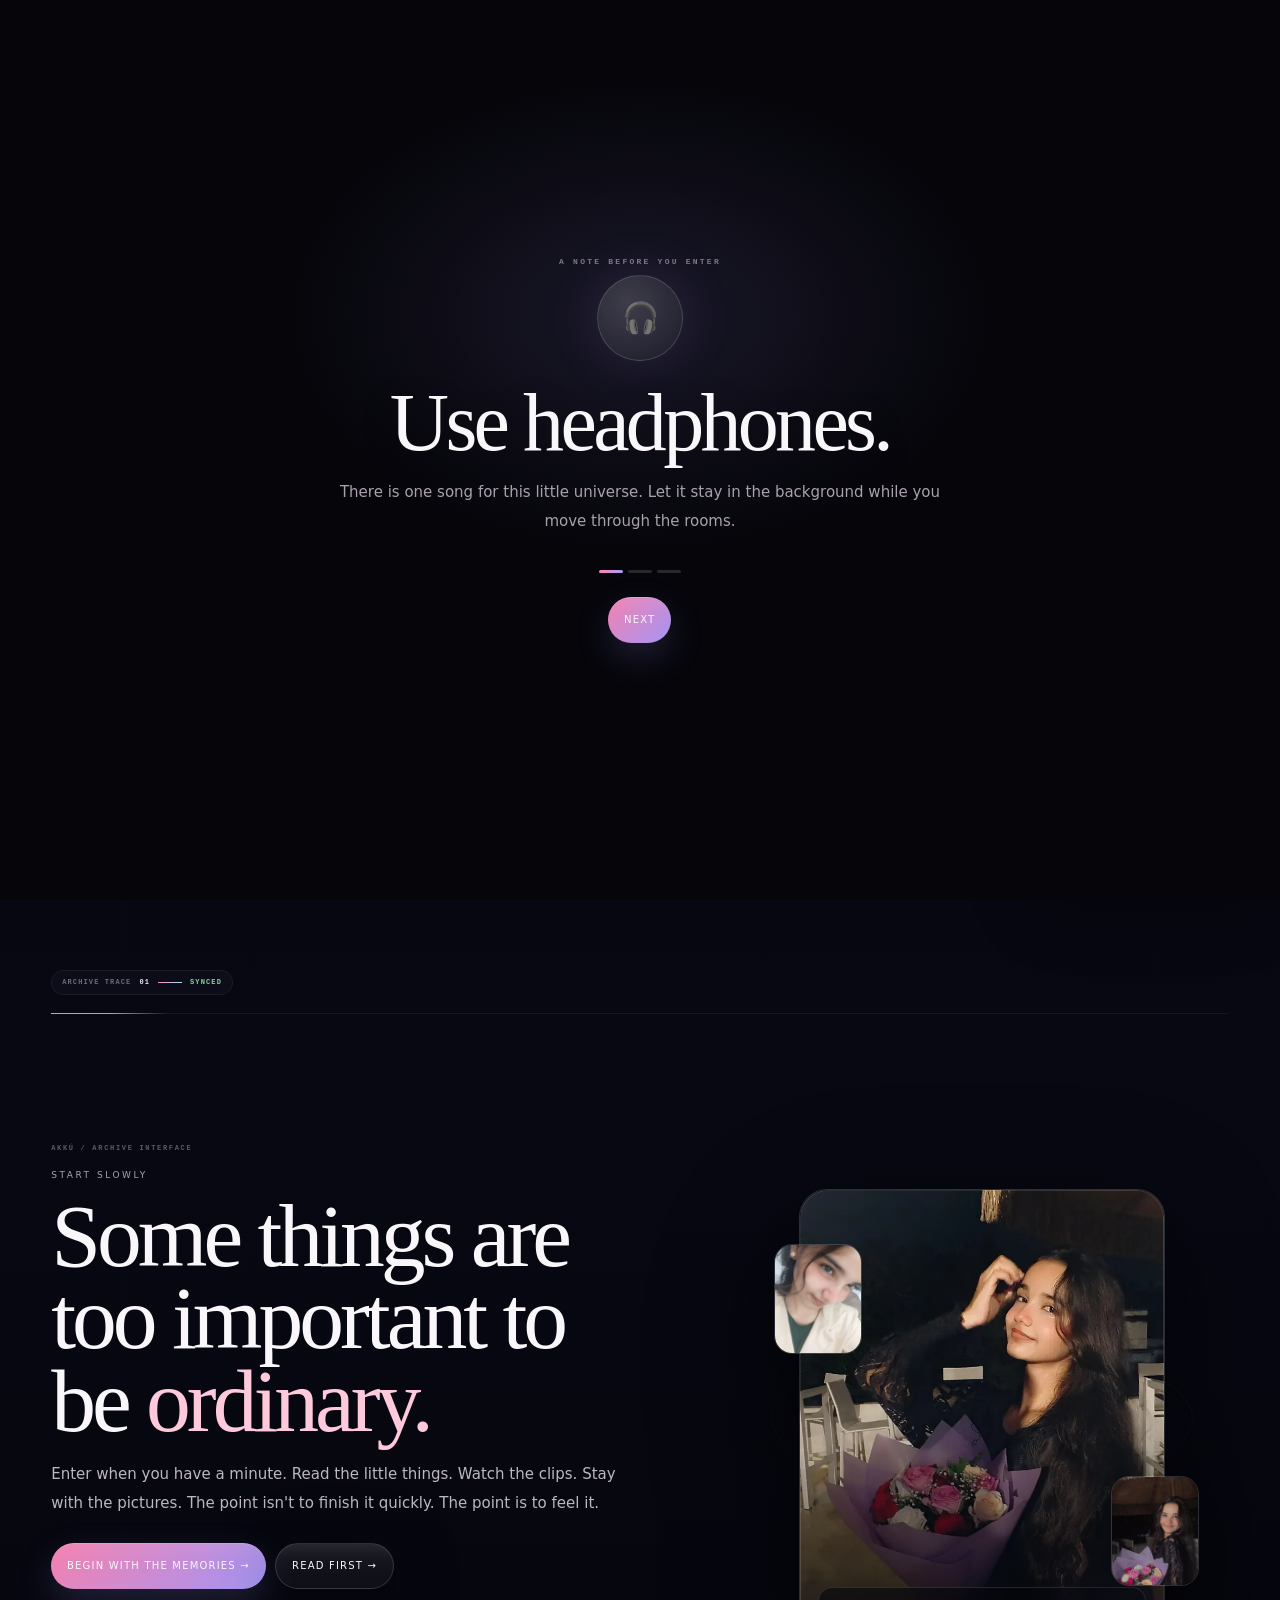
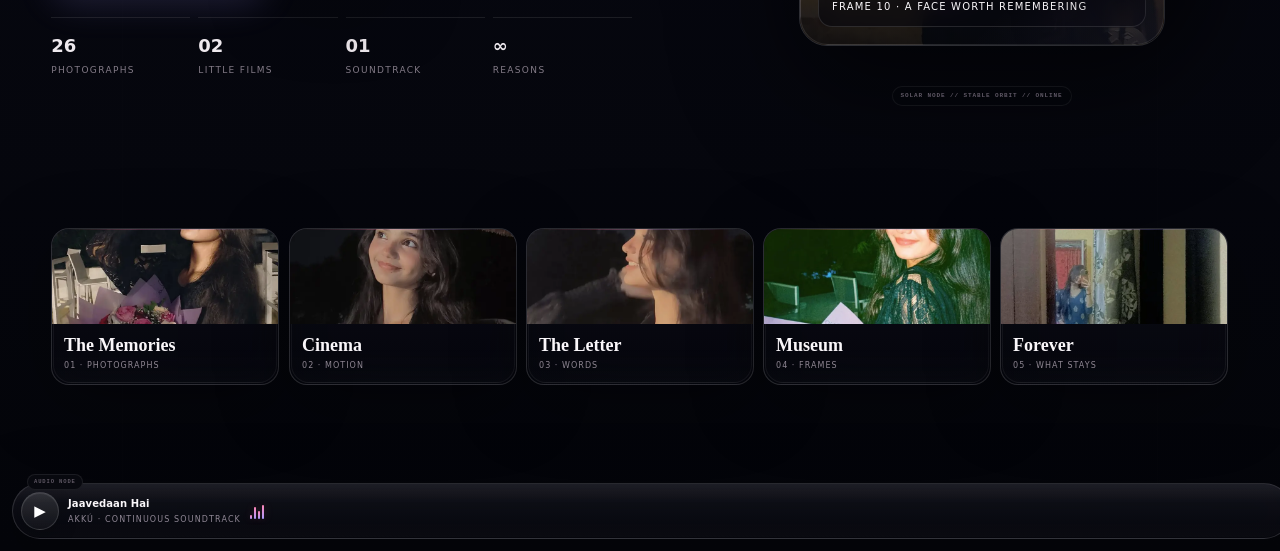
==== commit 4908902c: "rreupdate" ====
--- a/index.html
+++ b/index.html
@@ -12,6 +12,11 @@
 </head>
 <body>
 <div id="app"></div>
+<div id="mobileRail" class="mobile-rail" aria-label="Room navigation">
+  <button class="rail-btn" type="button" data-rail-prev aria-label="Previous room">‹</button>
+  <div class="rail-center"><span>ACTIVE ROOM</span><b data-rail-label>HOME</b><i></i></div>
+  <button class="rail-btn" type="button" data-rail-next aria-label="Next room">›</button>
+</div>
 <script src="app.js" defer></script>
 </body>
 </html>
--- a/styles.css
+++ b/styles.css
@@ -148,3 +148,279 @@
   .video-thumb button::after{font-size:5px}
 }
 @media(prefers-reduced-motion:reduce){.room.active::after,.swipe-cue i::after{animation:none!important}.swipe-enter,.swipe-exit{transition:none!important}}
+
+
+/* ===== POLISHED V2: richer UI, zero permanent mobile render loops ===== */
+:root{--grid:rgba(255,255,255,.028);--glass:rgba(9,9,16,.78);--edge:rgba(255,255,255,.12);--glow:rgba(169,155,255,.18)}
+body{background:
+  radial-gradient(800px 520px at 12% -8%,rgba(255,134,182,.12),transparent 64%),
+  radial-gradient(900px 650px at 92% 4%,rgba(169,155,255,.11),transparent 64%),
+  linear-gradient(180deg,#04050a 0%,#070812 52%,#04050a 100%)}
+body::before{opacity:.16;background-image:
+  radial-gradient(circle at 12% 20%,#fff 0 1px,transparent 1.4px),
+  radial-gradient(circle at 78% 18%,rgba(255,255,255,.55) 0 .7px,transparent 1.1px);
+  background-size:220px 240px,310px 300px}
+.topbar{box-shadow:0 16px 54px rgba(0,0,0,.32),0 0 0 1px rgba(169,155,255,.025) inset}
+.topbar::before{content:"";position:absolute;inset:1px;border-radius:inherit;pointer-events:none;background:linear-gradient(90deg,transparent,rgba(255,255,255,.06),transparent);transform:translateX(-110%);opacity:.65}
+.topbar.scrolled::before{animation:topSheen 1.15s var(--ease) both}
+@keyframes topSheen{to{transform:translateX(110%)}}
+.progress{height:3px}
+.room-head{padding-bottom:18px;border-bottom:1px solid rgba(255,255,255,.055)}
+.room-head::before{content:"";position:absolute;left:0;bottom:-1px;width:118px;height:1px;background:linear-gradient(90deg,var(--pink),var(--violet),transparent)}
+.detail-ribbon{box-shadow:inset 0 0 24px rgba(169,155,255,.025)}
+.hero-copy{position:relative}
+.hero-copy::before{content:"AKKÚ / ARCHIVE INTERFACE";display:block;margin-bottom:16px;color:#5f5965;font:700 7px/1 ui-monospace,SFMono-Regular,Menlo,monospace;letter-spacing:.24em}
+.hero-frame{box-shadow:0 32px 90px rgba(0,0,0,.54),0 0 0 1px rgba(255,255,255,.025) inset}
+.room-card,.memory-card,.video-thumb,.museum-card,.letter-lines,.forever-panel,.cinema-note,.video-wrap{box-shadow:0 20px 60px rgba(0,0,0,.2),0 0 0 1px rgba(255,255,255,.02) inset}
+.room-card::before,.memory-card::before,.video-thumb::before,.museum-card::before{content:"";position:absolute;left:12px;right:12px;top:0;height:1px;background:linear-gradient(90deg,transparent,rgba(255,134,182,.42),rgba(169,155,255,.42),transparent);opacity:.55;pointer-events:none;z-index:4}
+.room-card:active,.memory-card:active,.video-thumb:active,.museum-card:active{transform:scale(.992)}
+.archive-hud,.archive-drawer,.music-dock{border-color:rgba(255,255,255,.12)!important;box-shadow:0 18px 70px rgba(0,0,0,.36)!important}
+.music-dock{background:linear-gradient(180deg,rgba(10,10,18,.94),rgba(7,7,13,.88))!important}
+.mobile-rail{display:none}
+
+@media (pointer:fine){
+  .room-card:hover,.memory-card:hover,.video-thumb:hover,.museum-card:hover{box-shadow:0 24px 72px rgba(0,0,0,.32),0 0 0 1px rgba(255,255,255,.025) inset}
+}
+
+@media (pointer:coarse), (max-width:760px){
+  /* Mobile visual polish stays to opacity/transform/background only. */
+  html{scroll-behavior:auto!important}
+  .topbar{backdrop-filter:none!important;-webkit-backdrop-filter:none!important;background:rgba(6,7,12,.94)!important}
+  .room-chip{backdrop-filter:none!important;-webkit-backdrop-filter:none!important;background:rgba(6,7,12,.88)!important}
+  .hero-copy::before{margin-bottom:11px}
+  .room-head{padding-bottom:14px;margin-bottom:24px}
+  .room-head::before{width:82px}
+  .hero-orbit,.hero-orbit::before{opacity:.48}
+  .hero-float{display:none!important}
+  .room-card,.memory-card,.video-thumb,.museum-card,.letter-lines,.forever-panel,.cinema-note,.video-wrap{box-shadow:0 12px 38px rgba(0,0,0,.18)!important}
+  .room-card:hover,.memory-card:hover,.video-thumb:hover,.museum-card:hover{transform:none!important}
+  .room-card:active,.memory-card:active,.video-thumb:active,.museum-card:active{transform:scale(.992)!important}
+  .room-card::before,.memory-card::before,.video-thumb::before,.museum-card::before{opacity:.42}
+  .swipe-cue{background:rgba(6,7,12,.9)!important;backdrop-filter:none!important;-webkit-backdrop-filter:none!important}
+  .mobile-rail{position:fixed;left:10px;right:10px;bottom:max(9px,var(--safe-bottom));z-index:1500;display:grid;grid-template-columns:42px 1fr 42px;align-items:center;gap:8px;padding:8px;border:1px solid rgba(255,255,255,.1);border-radius:18px;background:rgba(7,8,14,.94);box-shadow:0 16px 40px rgba(0,0,0,.38)}
+  .rail-btn{width:42px;height:42px;border:1px solid rgba(255,255,255,.1);border-radius:13px;background:rgba(255,255,255,.045);color:#fff;font:28px/1 Georgia,serif}
+  .rail-center{min-width:0;text-align:center;position:relative}
+  .rail-center span{display:block;color:#67606b;font:700 6px/1 ui-monospace,SFMono-Regular,Menlo,monospace;letter-spacing:.2em}
+  .rail-center b{display:block;margin-top:5px;color:#f2ebf2;font:700 9px/1 ui-monospace,SFMono-Regular,Menlo,monospace;letter-spacing:.16em}
+  .rail-center i{display:block;width:46px;height:2px;margin:7px auto 0;border-radius:99px;background:linear-gradient(90deg,var(--pink),var(--violet),var(--cyan))}
+  .room{padding-bottom:132px}
+}
+
+@media (max-width:420px){
+  .topbar{top:max(8px,var(--safe-top));padding-left:10px}
+  .brand{font-size:8px}
+  .room-chip{right:10px;top:calc(68px + var(--safe-top));font-size:6px}
+  .hero-grid{gap:22px}
+  .hero-frame{width:min(84vw,320px)}
+  .mobile-rail{grid-template-columns:40px 1fr 40px}
+  .rail-btn{width:40px;height:40px}
+}
+
+@media(prefers-reduced-motion:reduce){
+  .topbar.scrolled::before{animation:none!important}
+}
+
+/* ===== AKKU APPLE MATERIAL / LIQUID GLASS PASS ===== */
+:root{
+  --mx:50vw;--my:50vh;
+  --glass-a:rgba(16,16,25,.58);
+  --glass-b:rgba(7,8,14,.42);
+  --glass-border:rgba(255,255,255,.14);
+  --glass-highlight:rgba(255,255,255,.08);
+  --apple-shadow:0 18px 70px rgba(0,0,0,.34), 0 1px 0 rgba(255,255,255,.05) inset;
+  --spring:cubic-bezier(.22,1,.36,1);
+}
+body{background-color:#05060b}
+#app{position:relative;isolation:isolate}
+#app::before{
+  content:"";position:fixed;inset:0;z-index:-3;pointer-events:none;
+  background:radial-gradient(420px 420px at var(--mx) var(--my),rgba(255,255,255,.065),transparent 67%);
+  opacity:.75;
+}
+#app::after{
+  content:"";position:fixed;inset:0;z-index:-2;pointer-events:none;
+  background:
+    linear-gradient(180deg,rgba(255,255,255,.025),transparent 18%,transparent 82%,rgba(255,255,255,.02)),
+    radial-gradient(900px 560px at 50% 110%,rgba(169,155,255,.08),transparent 70%);
+  opacity:.8;
+}
+
+.topbar,
+.archive-hud,
+.archive-badge,
+.music-dock,
+.room-chip,
+.swipe-cue,
+.mobile-rail,
+.mobile-nav-inner,
+.filter,
+.btn,
+.room-card,
+.memory-card,
+.video-thumb,
+.cinema-note,
+.letter-lines,
+.museum-card,
+.video-wrap,
+.forever-panel,
+.lightbox-inner{
+  position:relative;
+  isolation:isolate;
+}
+
+.topbar,
+.archive-hud,
+.archive-badge,
+.music-dock,
+.room-chip,
+.mobile-rail,
+.mobile-nav-inner,
+.filter,
+.btn,
+.room-card,
+.memory-card,
+.video-thumb,
+.cinema-note,
+.letter-lines,
+.museum-card,
+.video-wrap,
+.forever-panel,
+.lightbox-inner{
+  border-color:var(--glass-border)!important;
+  box-shadow:var(--apple-shadow)!important;
+}
+
+.topbar{
+  background:linear-gradient(180deg,rgba(24,24,34,.56),rgba(8,9,15,.46))!important;
+}
+.topbar::after,
+.music-dock::after,
+.archive-hud::after,
+.archive-badge::after,
+.room-card::after,
+.memory-card::after,
+.video-thumb::after,
+.museum-card::after,
+.cinema-note::after,
+.letter-lines::after,
+.forever-panel::after,
+.btn::after,
+.filter::after,
+.mobile-rail::after{
+  content:"";position:absolute;inset:1px;border-radius:inherit;pointer-events:none;z-index:-1;
+  background:linear-gradient(180deg,rgba(255,255,255,.07),transparent 34%,transparent 72%,rgba(255,255,255,.025));
+  opacity:.68;
+}
+.topbar::before{
+  content:"";position:absolute;inset:1px;border-radius:inherit;pointer-events:none;z-index:-1;
+  background:radial-gradient(120px 50px at 18% 0%,rgba(255,255,255,.08),transparent 70%);
+}
+
+.nav{padding:3px;border:1px solid rgba(255,255,255,.06);border-radius:999px;background:rgba(255,255,255,.025)}
+.nav button{position:relative;padding:8px 12px;color:rgba(255,255,255,.62)}
+.nav button.active{color:#fff;background:linear-gradient(180deg,rgba(255,255,255,.13),rgba(255,255,255,.05));box-shadow:0 5px 16px rgba(0,0,0,.14),0 1px 0 rgba(255,255,255,.08) inset}
+.nav button.active::after{content:"";position:absolute;left:50%;bottom:3px;width:12px;height:2px;border-radius:99px;transform:translateX(-50%);background:linear-gradient(90deg,var(--pink),var(--violet));box-shadow:0 0 10px rgba(169,155,255,.45)}
+
+.room-chip{background:rgba(10,10,17,.5)!important}
+
+.btn,
+.filter{
+  background:linear-gradient(180deg,rgba(255,255,255,.085),rgba(255,255,255,.025))!important;
+  transition:transform .28s var(--spring),background .28s ease,border-color .28s ease,box-shadow .28s ease;
+}
+.btn.primary{background:linear-gradient(135deg,rgba(255,134,182,.96),rgba(169,155,255,.96))!important;box-shadow:0 14px 36px rgba(169,155,255,.18),0 1px 0 rgba(255,255,255,.18) inset!important}
+.filter.active{background:linear-gradient(180deg,rgba(255,255,255,.16),rgba(255,255,255,.065))!important;color:#fff;border-color:rgba(255,255,255,.2)!important;box-shadow:0 10px 22px rgba(0,0,0,.16),0 1px 0 rgba(255,255,255,.08) inset!important}
+
+.room-card,
+.memory-card,
+.video-thumb,
+.museum-card,
+.cinema-note,
+.letter-lines,
+.forever-panel,
+.video-wrap{
+  background:linear-gradient(180deg,rgba(17,17,26,.55),rgba(7,8,14,.38))!important;
+}
+.room-card-copy,
+.memory-card .shade,
+.video-thumb span,
+.museum-card span{position:relative;z-index:5}
+
+.hero-frame,
+.hero-float,
+.letter-photo img,
+.forever-panel img{
+  border-color:rgba(255,255,255,.16)!important;
+  box-shadow:0 34px 100px rgba(0,0,0,.48),0 1px 0 rgba(255,255,255,.08) inset!important;
+}
+.hero-frame::before,
+.letter-photo::before,
+.forever-panel img::before{
+  content:"";position:absolute;inset:0;pointer-events:none;border-radius:inherit;
+  background:linear-gradient(135deg,rgba(255,255,255,.09),transparent 26%,transparent 76%,rgba(169,155,255,.07));
+  mix-blend-mode:screen;z-index:3;
+}
+
+.room-head h1,
+.guide h2{
+  text-wrap:balance;
+  text-shadow:0 8px 36px rgba(0,0,0,.22);
+}
+.eyebrow{color:#aaa2af}
+.lede{color:#bdb7c2}
+
+.music-dock{
+  background:linear-gradient(180deg,rgba(22,22,31,.76),rgba(7,8,14,.64))!important;
+  padding:8px 12px 8px 8px;
+}
+.music-toggle{background:linear-gradient(180deg,rgba(255,255,255,.12),rgba(255,255,255,.04))!important;box-shadow:0 1px 0 rgba(255,255,255,.08) inset,0 8px 20px rgba(0,0,0,.18)}
+.music-copy b{letter-spacing:.01em}.music-copy span{color:#8f8795}
+
+.progress{background:linear-gradient(90deg,#ff8bb8,#b3a7ff,#9ee8ff)!important;box-shadow:0 0 20px rgba(169,155,255,.48)!important}
+
+.mobile-nav{background:rgba(2,3,8,.58)!important}
+.mobile-nav-inner{background:linear-gradient(180deg,rgba(18,18,27,.82),rgba(8,9,14,.7))!important}
+.mobile-nav button{padding:16px 4px;border-radius:14px;transition:background .2s ease,transform .2s var(--spring)}
+.mobile-nav button:active{background:rgba(255,255,255,.06);transform:scale(.99)}
+
+.lightbox{background:rgba(2,3,8,.78)!important}
+.lightbox-inner{background:linear-gradient(180deg,rgba(18,18,26,.72),rgba(7,8,14,.62))!important}
+.lightbox-tools button{background:linear-gradient(180deg,rgba(255,255,255,.11),rgba(255,255,255,.03))!important;border-color:rgba(255,255,255,.13)!important}
+
+@media (pointer:fine){
+  .topbar,.archive-hud,.music-dock,.room-card,.memory-card,.video-thumb,.museum-card,.cinema-note,.letter-lines,.forever-panel,.video-wrap{
+    backdrop-filter:blur(20px) saturate(1.28);-webkit-backdrop-filter:blur(20px) saturate(1.28);
+  }
+  .room-card:hover,.memory-card:hover,.video-thumb:hover,.museum-card:hover,.btn:hover,.filter:hover{
+    box-shadow:0 28px 82px rgba(0,0,0,.34),0 1px 0 rgba(255,255,255,.08) inset!important;
+  }
+  .room-card:hover::before,.memory-card:hover::before,.video-thumb:hover::before,.museum-card:hover::before{opacity:.85}
+}
+
+@media (pointer:coarse), (max-width:760px){
+  #app::before{background:radial-gradient(320px 300px at 50% 15%,rgba(255,255,255,.035),transparent 70%);opacity:.6}
+  .topbar,.archive-hud,.archive-badge,.music-dock,.room-chip,.mobile-rail,.mobile-nav-inner,.filter,.btn,.room-card,.memory-card,.video-thumb,.museum-card,.cinema-note,.letter-lines,.video-wrap,.forever-panel,.lightbox-inner{
+    backdrop-filter:none!important;-webkit-backdrop-filter:none!important;
+  }
+  .topbar{background:linear-gradient(180deg,rgba(14,15,23,.90),rgba(7,8,14,.84))!important;}
+  .music-dock{background:linear-gradient(180deg,rgba(14,15,23,.92),rgba(7,8,14,.86))!important}
+  .mobile-rail{background:linear-gradient(180deg,rgba(16,17,25,.92),rgba(7,8,14,.86))!important}
+  .room-card,.memory-card,.video-thumb,.museum-card,.cinema-note,.letter-lines,.video-wrap,.forever-panel{
+    background:linear-gradient(180deg,rgba(16,17,25,.82),rgba(7,8,14,.76))!important;
+  }
+  .hero-frame,.hero-float,.letter-photo img,.forever-panel img{box-shadow:0 22px 52px rgba(0,0,0,.34),0 1px 0 rgba(255,255,255,.06) inset!important}
+  .btn,.filter{min-height:44px}
+  .music-dock{border-radius:18px!important}
+}
+
+@media (prefers-reduced-transparency: reduce){
+  .topbar,.archive-hud,.archive-badge,.music-dock,.room-chip,.mobile-rail,.mobile-nav-inner,.filter,.btn,.room-card,.memory-card,.video-thumb,.museum-card,.cinema-note,.letter-lines,.video-wrap,.forever-panel,.lightbox-inner{
+    backdrop-filter:none!important;-webkit-backdrop-filter:none!important;
+    background:rgba(8,9,14,.94)!important;
+  }
+}
+
+*::selection{background:rgba(169,155,255,.26);color:#fff}
+::-webkit-scrollbar{width:8px;height:8px}
+::-webkit-scrollbar-track{background:rgba(255,255,255,.015)}
+::-webkit-scrollbar-thumb{background:linear-gradient(180deg,rgba(255,134,182,.55),rgba(169,155,255,.55));border:2px solid transparent;background-clip:padding-box;border-radius:99px}
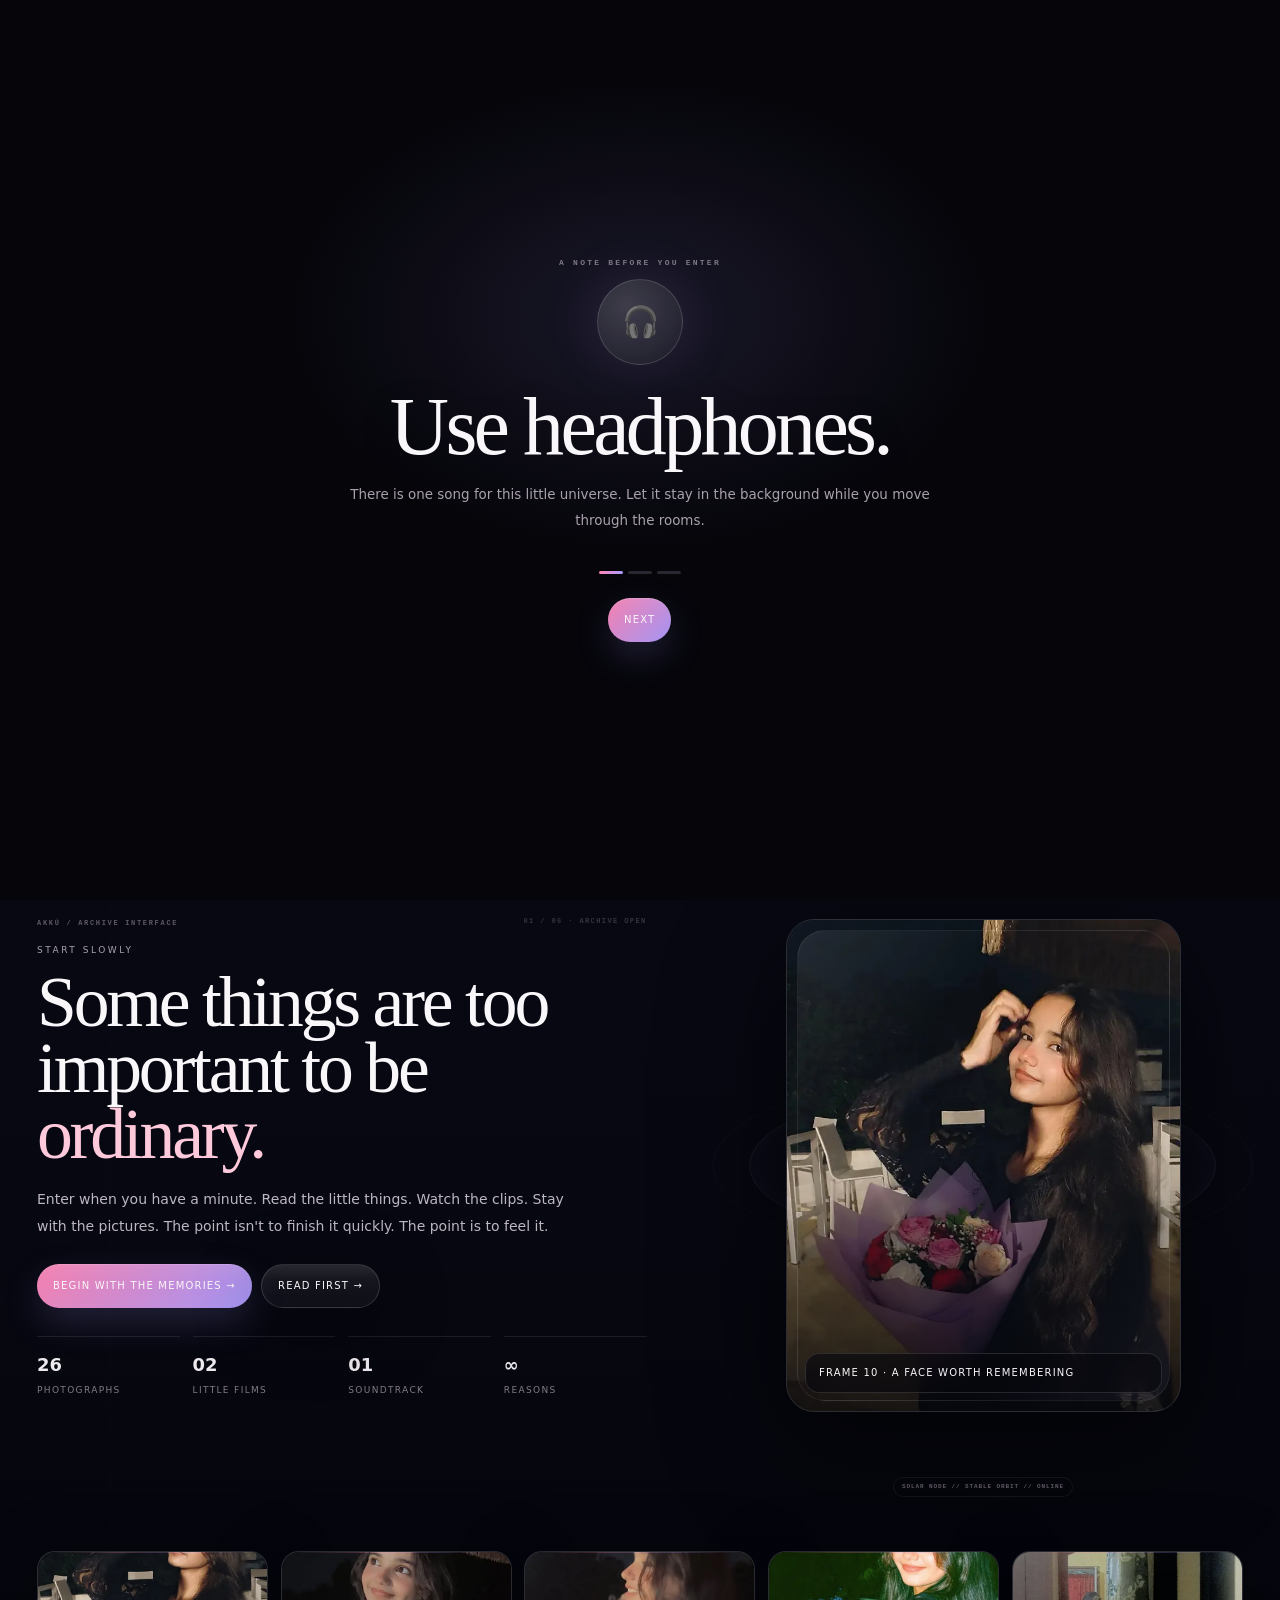
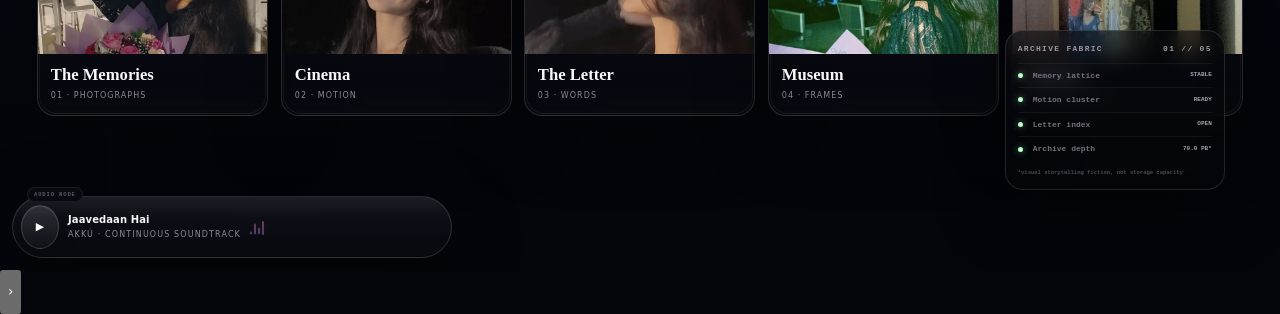
==== commit e7cadccb: "Refresh" ====
--- a/index.html
+++ b/index.html
@@ -2,19 +2,15 @@
 <html lang="en">
 <head>
 <meta charset="utf-8">
-<meta name="viewport" content="width=device-width,initial-scale=1,viewport-fit=cover">
+<meta name="viewport" content="width=device-width,initial-scale=1,viewport-fit=cover,user-scalable=yes">
 <meta name="theme-color" content="#05050a">
 <meta name="color-scheme" content="dark">
 <meta name="description" content="AKKÚ · a cinematic little universe made from memories, motion and words.">
 <title>AKKÚ · The Universe</title>
-<link rel="preload" as="audio" href="assets/audio_3.mp3">
 <link rel="stylesheet" href="styles.css">
 </head>
 <body>
 <div id="app"></div>
-<div id="mobileRail" class="mobile-rail" aria-label="Room navigation">
-  <button class="rail-btn" type="button" data-rail-prev aria-label="Previous room">‹</button>
-  <div class="rail-center"><span>ACTIVE ROOM</span><b data-rail-label>HOME</b><i></i></div>
   <button class="rail-btn" type="button" data-rail-next aria-label="Next room">›</button>
 </div>
 <script src="app.js" defer></script>
--- a/styles.css
+++ b/styles.css
@@ -65,7 +65,7 @@
 .forever-list{display:grid;gap:0}.forever-panel{display:grid;grid-template-columns:1fr 1fr;gap:8vw;align-items:center;min-height:90svh;padding:72px 0;border-bottom:1px solid rgba(255,255,255,.06);content-visibility:auto;contain-intrinsic-size:900px}.forever-panel:nth-child(even){direction:rtl}.forever-panel:nth-child(even)>*{direction:ltr}.forever-panel img{width:100%;aspect-ratio:4/5;object-fit:cover;border-radius:26px;border:1px solid var(--line2);box-shadow:0 30px 100px rgba(0,0,0,.4)}.memory-list{display:grid;gap:8px;margin-top:18px}.memory-list div{padding:11px 13px;border:1px solid var(--line);border-radius:14px;background:rgba(255,255,255,.025);color:#bdb4c1;font-size:11px}.end{text-align:center;padding:120px 0 90px}.end .glow{font:700 8px/1 ui-monospace,SFMono-Regular,Menlo,monospace;letter-spacing:.28em;text-transform:uppercase;color:#8b8390}
 
 /* music */
-.music-dock{position:fixed;z-index:1400;left:max(12px,env(safe-area-inset-left));bottom:max(12px,env(safe-area-inset-bottom));display:flex;align-items:center;gap:9px;padding:8px 10px;border:1px solid var(--line2);border-radius:999px;background:rgba(8,7,13,.78);backdrop-filter:blur(12px);box-shadow:0 16px 50px rgba(0,0,0,.32)}.music-toggle{width:38px;height:38px;border-radius:50%;border:1px solid var(--line2);background:rgba(255,255,255,.05);color:#fff}.music-copy{min-width:108px}.music-copy b{display:block;font-size:10px}.music-copy span{display:block;color:#8c8490;font-size:8px;letter-spacing:.14em;text-transform:uppercase}.music-bars{display:flex;gap:2px;align-items:end;height:16px}.music-bars i{width:2px;height:4px;border-radius:9px;background:linear-gradient(var(--pink),var(--violet));animation:bar .9s ease-in-out infinite alternate}.music-bars i:nth-child(2){height:12px;animation-delay:.18s}.music-bars i:nth-child(3){height:8px;animation-delay:.32s}.music-bars i:nth-child(4){height:14px;animation-delay:.5s}@keyframes bar{from{transform:scaleY(.45)}to{transform:scaleY(1)}}.music-dock.paused .music-bars i{animation-play-state:paused}
+.music-dock{position:fixed;z-index:1400;left:max(12px,env(safe-area-inset-left));bottom:max(12px,env(safe-area-inset-bottom));display:flex;align-items:center;gap:9px;padding:8px 10px;border:1px solid var(--line2);border-radius:999px;background:rgba(8,7,13,.78);backdrop-filter:blur(12px);box-shadow:0 16px 50px rgba(0,0,0,.32)}.music-toggle{width:38px;height:38px;border-radius:50%;border:1px solid var(--line2);background:rgba(255,255,255,.05);color:#fff}.music-copy{min-width:108px}.music-copy b{display:block;font-size:10px}.music-copy span{display:block;color:#8c8490;font-size:8px;letter-spacing:.14em;text-transform:uppercase}.music-bars{display:flex;gap:2px;align-items:end;height:16px}.music-bars i{width:2px;height:4px;border-radius:9px;background:linear-gradient(var(--pink),var(--violet));animation:none}.music-bars i:nth-child(2){height:12px;animation-delay:.18s}.music-bars i:nth-child(3){height:8px;animation-delay:.32s}.music-bars i:nth-child(4){height:14px;animation-delay:.5s}@keyframes bar{from{transform:scaleY(.45)}to{transform:scaleY(1)}}.music-dock.paused .music-bars i{animation-play-state:paused}
 
 /* lightbox */
 .lightbox{position:fixed;inset:0;z-index:4000;display:grid;place-items:center;padding:12px;background:rgba(0,0,0,.96);opacity:0;pointer-events:none;transition:opacity .25s ease}.lightbox.open{opacity:1;pointer-events:auto}.lightbox-inner{width:min(94vw,980px);text-align:center}.lightbox img{max-width:100%;max-height:80svh;margin:auto;border-radius:18px;border:1px solid var(--line2)}.lightbox-tools{display:flex;justify-content:center;gap:7px;margin-top:12px}.lightbox button{min-width:44px;min-height:42px;padding:0 13px;border:1px solid var(--line);border-radius:999px;background:#0b0a12;color:#fff}
@@ -94,13 +94,13 @@
 .topbar{border-color:rgba(255,255,255,.15);box-shadow:0 20px 80px rgba(0,0,0,.45),0 0 0 1px rgba(255,255,255,.02) inset}
 .topbar:before{content:"";position:absolute;inset:1px;border-radius:inherit;border:1px solid rgba(255,255,255,.03);pointer-events:none}
 .archive-hud{position:fixed;left:18px;bottom:18px;z-index:1160;width:250px;padding:12px 13px;border:1px solid rgba(255,255,255,.10);border-radius:18px;background:linear-gradient(180deg,rgba(9,10,17,.86),rgba(5,6,11,.66));box-shadow:0 24px 80px rgba(0,0,0,.36);backdrop-filter:blur(12px);-webkit-backdrop-filter:blur(12px);font:600 8px/1 ui-monospace,SFMono-Regular,Menlo,monospace;color:#8f8996;overflow:hidden}
-.archive-hud-top{display:flex;justify-content:space-between;gap:8px;align-items:center;margin-bottom:10px}.hud-live{color:#c8ffda;letter-spacing:.14em}.hud-live i{display:inline-block;width:5px;height:5px;border-radius:50%;background:#84ffb4;box-shadow:0 0 10px #84ffb4;margin-right:6px;animation:hudPulse 1.6s ease-in-out infinite}.hud-id{color:#6f6874;letter-spacing:.09em}.hud-grid{display:grid;grid-template-columns:repeat(4,1fr);gap:5px}.hud-grid>div{padding:8px 7px;border:1px solid rgba(255,255,255,.06);border-radius:10px;background:rgba(255,255,255,.02)}.hud-grid b{display:block;color:#eee9ee;font-size:12px;letter-spacing:.03em}.hud-grid small{display:block;margin-top:4px;color:#706a75;font-size:6px;letter-spacing:.10em}.hud-scan{height:1px;margin-top:9px;background:linear-gradient(90deg,transparent,var(--scan),transparent);transform:translateX(-110%);animation:hudScan 3.8s cubic-bezier(.2,.8,.2,1) infinite}
-.archive-badge{position:fixed;left:50%;bottom:18px;transform:translateX(-50%);z-index:1160;display:grid;grid-template-columns:auto auto 28px;gap:9px;align-items:center;padding:8px 10px;border:1px solid rgba(255,255,255,.08);border-radius:999px;background:rgba(7,8,14,.60);font:700 7px/1 ui-monospace,SFMono-Regular,Menlo,monospace;letter-spacing:.18em;text-transform:uppercase;color:#766f7b;backdrop-filter:blur(10px);-webkit-backdrop-filter:blur(10px)}.archive-badge b{color:#eee8ee;font-size:10px}.archive-badge i{display:block;height:1px;background:linear-gradient(90deg,var(--pink),var(--cyan));position:relative}.archive-badge i:after{content:"";position:absolute;left:0;top:-1px;width:6px;height:3px;background:#fff;box-shadow:0 0 10px var(--cyan);animation:badgeSweep 2.3s linear infinite}
+.archive-hud-top{display:flex;justify-content:space-between;gap:8px;align-items:center;margin-bottom:10px}.hud-live{color:#c8ffda;letter-spacing:.14em}.hud-live i{display:inline-block;width:5px;height:5px;border-radius:50%;background:#84ffb4;box-shadow:0 0 10px #84ffb4;margin-right:6px;animation:none}.hud-id{color:#6f6874;letter-spacing:.09em}.hud-grid{display:grid;grid-template-columns:repeat(4,1fr);gap:5px}.hud-grid>div{padding:8px 7px;border:1px solid rgba(255,255,255,.06);border-radius:10px;background:rgba(255,255,255,.02)}.hud-grid b{display:block;color:#eee9ee;font-size:12px;letter-spacing:.03em}.hud-grid small{display:block;margin-top:4px;color:#706a75;font-size:6px;letter-spacing:.10em}.hud-scan{height:1px;margin-top:9px;background:linear-gradient(90deg,transparent,var(--scan),transparent);transform:translateX(-110%);animation:none}
+.archive-badge{position:fixed;left:50%;bottom:18px;transform:translateX(-50%);z-index:1160;display:grid;grid-template-columns:auto auto 28px;gap:9px;align-items:center;padding:8px 10px;border:1px solid rgba(255,255,255,.08);border-radius:999px;background:rgba(7,8,14,.60);font:700 7px/1 ui-monospace,SFMono-Regular,Menlo,monospace;letter-spacing:.18em;text-transform:uppercase;color:#766f7b;backdrop-filter:blur(10px);-webkit-backdrop-filter:blur(10px)}.archive-badge b{color:#eee8ee;font-size:10px}.archive-badge i{display:block;height:1px;background:linear-gradient(90deg,var(--pink),var(--cyan));position:relative}.archive-badge i:after{content:"";position:absolute;left:0;top:-1px;width:6px;height:3px;background:#fff;box-shadow:0 0 10px var(--cyan);animation:none}
 .archive-drawer{position:fixed;right:18px;bottom:18px;z-index:1150;width:220px;padding:12px;border:1px solid rgba(255,255,255,.08);border-radius:18px;background:rgba(6,7,12,.58);backdrop-filter:blur(10px);-webkit-backdrop-filter:blur(10px);font:600 8px/1.45 ui-monospace,SFMono-Regular,Menlo,monospace;color:#77707c}.drawer-head{display:flex;justify-content:space-between;gap:10px;margin-bottom:8px;color:#9d95a2;letter-spacing:.16em}.drawer-line{display:grid;grid-template-columns:8px 1fr auto;gap:7px;align-items:center;padding:6px 0;border-top:1px solid rgba(255,255,255,.05)}.drawer-line i{width:5px;height:5px;border-radius:50%;background:var(--lime);box-shadow:0 0 7px rgba(184,255,203,.55)}.drawer-line strong{font-size:6px;color:#a9a1ad}.archive-drawer>small{display:block;margin-top:8px;color:#514b56;font-size:5.5px}
 .detail-ribbon{display:flex;align-items:center;gap:8px;margin-top:16px;padding:8px 10px;width:max-content;max-width:100%;border:1px solid rgba(255,255,255,.06);border-radius:999px;background:rgba(255,255,255,.025);font:700 7px/1 ui-monospace,SFMono-Regular,Menlo,monospace;letter-spacing:.16em;text-transform:uppercase;color:#716a75}.detail-ribbon b{color:#ece7ee}.detail-ribbon i{width:24px;height:1px;background:linear-gradient(90deg,var(--pink),var(--cyan))}.detail-ribbon em{font-style:normal;color:#89d6a3}
 .room{position:relative}.room:before{content:"";position:absolute;inset:0;pointer-events:none;background:linear-gradient(90deg,transparent 0 6%,rgba(255,255,255,.017) 6% 6.1%,transparent 6.1% 93.9%,rgba(255,255,255,.017) 93.9% 94%,transparent 94%);opacity:.6}.room-head{position:relative}.room-head:after{content:"ARCHIVE // NODE / SECURE";position:absolute;right:0;top:-6px;color:#4f4955;font:700 7px/1 ui-monospace,SFMono-Regular,Menlo,monospace;letter-spacing:.18em}
 .hero-visual{filter:drop-shadow(0 20px 60px rgba(0,0,0,.15))}.hero-frame{box-shadow:0 48px 140px rgba(0,0,0,.62),0 0 0 1px rgba(255,255,255,.02) inset}.hero-frame:before{content:"";position:absolute;inset:8px;border:1px solid rgba(255,255,255,.10);border-radius:20px;z-index:2;pointer-events:none}.hero-frame:after{background:linear-gradient(180deg,rgba(4,5,10,0) 48%,rgba(4,5,10,.83) 100%)}
-.hero-orbit{box-shadow:0 0 140px rgba(169,155,255,.05) inset}.hero-orbit:after{content:"";position:absolute;inset:-8%;border-radius:50%;border:1px dashed rgba(155,232,255,.08);transform:rotate(14deg);animation:slowSpin 22s linear infinite}
+.hero-orbit{box-shadow:0 0 140px rgba(169,155,255,.05) inset}.hero-orbit:after{content:"";position:absolute;inset:-8%;border-radius:50%;border:1px dashed rgba(155,232,255,.08);transform:rotate(14deg);animation:none}
 .room-card{position:relative}.room-card:after{content:"NODE // 0" attr(data-room);position:absolute;right:10px;top:10px;padding:5px 7px;border:1px solid rgba(255,255,255,.08);border-radius:999px;background:rgba(5,5,10,.48);font:700 6px/1 ui-monospace,SFMono-Regular,Menlo,monospace;letter-spacing:.14em;color:#716b76}.memory-card,.video-thumb,.museum-card{position:relative;overflow:hidden}.memory-card:after,.video-thumb:after,.museum-card:after{content:"";position:absolute;inset:0;pointer-events:none;border:1px solid rgba(255,255,255,.06);border-radius:inherit;mix-blend-mode:screen}.memory-card:before,.video-thumb:before,.museum-card:before{content:"";position:absolute;left:-30%;top:0;width:24%;height:100%;background:linear-gradient(90deg,transparent,rgba(255,255,255,.12),transparent);transform:skewX(-12deg);opacity:.0;z-index:3;transition:opacity .2s,transform .8s var(--ease)}.memory-card:hover:before,.video-thumb:hover:before,.museum-card:hover:before{opacity:1;transform:translateX(520%) skewX(-12deg)}
 .memory-grid{position:relative}.memory-card:nth-child(3n){transform-origin:center 70%}.memory-card .shade{background:linear-gradient(180deg,transparent 40%,rgba(3,3,8,.86))}.video-wrap{box-shadow:0 34px 120px rgba(0,0,0,.58),inset 0 0 0 1px rgba(255,255,255,.05)}.video-wrap:before{content:"REC // 00:00:00";position:absolute;right:14px;top:14px;z-index:2;padding:5px 7px;border:1px solid rgba(255,255,255,.10);border-radius:999px;background:rgba(5,5,10,.42);font:700 6px/1 ui-monospace,SFMono-Regular,Menlo,monospace;color:#cabec8;letter-spacing:.18em}
 .letter-shell:before,.museum-grid:before,.forever-panel:before{pointer-events:none}.letter-shell{position:relative}.letter-shell:before{content:"ENCRYPTED NOTE // DECODED";position:absolute;left:0;top:-28px;color:#5b5561;font:700 7px/1 ui-monospace,SFMono-Regular,Menlo,monospace;letter-spacing:.16em}.museum-grid{position:relative}.museum-grid:after{content:"26 OBJECTS // INDEXED // NO DUPLICATES";display:block;margin-top:18px;color:#5a5360;font:700 7px/1 ui-monospace,SFMono-Regular,Menlo,monospace;letter-spacing:.15em}.forever-panel{position:relative;overflow:hidden}.forever-panel:after{content:attr(data-archive);position:absolute;right:4vw;top:8vh;color:rgba(255,255,255,.035);font:900 18vw/1 ui-monospace,SFMono-Regular,Menlo,monospace;letter-spacing:-.08em;pointer-events:none}.end{position:relative}.end:before{content:"ARCHIVE CORE // COMPLETE";display:block;margin-bottom:12px;color:#5d5663;font:700 7px/1 ui-monospace,SFMono-Regular,Menlo,monospace;letter-spacing:.16em}
@@ -113,15 +113,8 @@
 /* ===== SOLAR SYSTEM BACKDROP + TOUCH SWIPE DETAIL ===== */
 main{position:relative;isolation:isolate}
 .room{position:relative;overflow:visible;isolation:isolate}
-.room::after{content:"";position:fixed;inset:0;width:100vw;height:100dvh;z-index:-2;pointer-events:none;background:
-linear-gradient(180deg,rgba(4,5,10,.80),rgba(4,5,10,.54) 42%,rgba(4,5,10,.88)),
-url("assets/generated/solar-system-bg.webp") center center/cover no-repeat;
-opacity:.32;transform:none;filter:saturate(.78) contrast(1.05);background-color:#05050a;}
-.room::before{z-index:-1}
-.room.active::after{animation:solarDrift 28s ease-in-out infinite alternate}
-.room > *{position:relative;z-index:2}
 .swipe-cue{position:fixed;left:50%;bottom:18px;transform:translateX(-50%);z-index:1155;display:none;align-items:center;gap:9px;padding:8px 12px;border:1px solid rgba(255,255,255,.07);border-radius:999px;background:rgba(6,7,12,.62);backdrop-filter:blur(8px);-webkit-backdrop-filter:blur(8px);font:700 7px/1 ui-monospace,SFMono-Regular,Menlo,monospace;letter-spacing:.18em;text-transform:uppercase;color:#7f7885;pointer-events:none}
-.swipe-cue i{width:22px;height:1px;background:linear-gradient(90deg,transparent,var(--pink),var(--cyan),transparent);position:relative;overflow:hidden}.swipe-cue i::after{content:"";position:absolute;inset:0;background:#fff;transform:translateX(-110%);animation:swipeSweep 1.8s ease-in-out infinite}
+.swipe-cue i{width:22px;height:1px;background:linear-gradient(90deg,transparent,var(--pink),var(--cyan),transparent);position:relative;overflow:hidden}.swipe-cue i::after{content:"";position:absolute;inset:0;background:#fff;transform:translateX(-110%);animation:none}
 .swipe-enter{opacity:0;transform:translateX(7vw) scale(.985)}
 .swipe-enter-live{opacity:1;transform:none;transition:opacity .52s var(--ease),transform .52s var(--ease)}
 .swipe-exit{opacity:0;transform:translateX(-5vw) scale(.992);transition:opacity .26s ease,transform .26s ease;pointer-events:none}
@@ -132,12 +125,8 @@
 .video-thumb button{position:relative}
 .video-thumb button::after{content:"PLAY";position:absolute;right:10px;top:10px;padding:5px 7px;border-radius:999px;border:1px solid rgba(255,255,255,.12);background:rgba(4,4,9,.62);font:700 6px/1 ui-monospace,SFMono-Regular,Menlo,monospace;letter-spacing:.16em;color:#eae4ec}
 .hero-visual::after{content:"SOLAR NODE // STABLE ORBIT // ONLINE";position:absolute;left:50%;bottom:2%;transform:translateX(-50%);padding:6px 8px;border:1px solid rgba(255,255,255,.06);border-radius:999px;background:rgba(4,5,10,.42);font:700 6px/1 ui-monospace,SFMono-Regular,Menlo,monospace;letter-spacing:.15em;color:#605966;white-space:nowrap}
-@keyframes solarDrift{from{background-position:center top}to{background-position:2% 1%}}
-@keyframes swipeSweep{0%,60%{transform:translateX(-110%)}85%,100%{transform:translateX(110%)}}
 @media (pointer:coarse){
   .swipe-cue{display:flex}
-  .room.active::after{animation:none}
-  .room::after{opacity:.18;filter:saturate(.72) brightness(.72)}
   .topbar,.room-chip,.archive-hud,.archive-badge{backdrop-filter:none;-webkit-backdrop-filter:none}
   .swipe-enter,.swipe-exit{transition-duration:.32s}
 }
@@ -424,3 +413,386 @@
 ::-webkit-scrollbar{width:8px;height:8px}
 ::-webkit-scrollbar-track{background:rgba(255,255,255,.015)}
 ::-webkit-scrollbar-thumb{background:linear-gradient(180deg,rgba(255,134,182,.55),rgba(169,155,255,.55));border:2px solid transparent;background-clip:padding-box;border-radius:99px}
+
+/* =========================================================
+   AKKÚ V10 PERFORMANCE + POLISH PATCH
+   One background compositor layer. No infinite decorative loops.
+   ========================================================= */
+:root{--mx:50vw;--my:50vh}
+
+/* One full-screen atmospheric background instead of one per hidden room. */
+#app::before{
+  content:"";
+  position:fixed;
+  inset:0;
+  z-index:-3;
+  pointer-events:none;
+  background:
+    linear-gradient(180deg,rgba(4,5,10,.78),rgba(4,5,10,.48) 42%,rgba(4,5,10,.90)),
+    url("assets/generated/solar-system-bg.webp") center center/cover no-repeat;
+  opacity:.34;
+  filter:saturate(.82) contrast(1.03);
+}
+#app::after{
+  content:"";
+  position:fixed;
+  inset:0;
+  z-index:-2;
+  pointer-events:none;
+  background:
+    radial-gradient(520px 420px at 14% 6%,rgba(255,134,182,.07),transparent 70%),
+    radial-gradient(620px 500px at 86% 12%,rgba(169,155,255,.07),transparent 72%),
+    linear-gradient(180deg,rgba(255,255,255,.018),transparent 24%,transparent 78%,rgba(255,255,255,.016));
+  opacity:.9;
+}
+
+/* The old architecture attached the solar image to every room. Keep the
+   selector harmless for compatibility, but never paint a room-sized layer. */
+.room::after{display:none!important;content:none!important;background:none!important;animation:none!important}
+
+/* Static, deliberate interface motion only. Humans apparently tolerate
+   beauty better when it isn't constantly moving at them. */
+.hud-live i,.hud-scan,.archive-badge i:after,.hero-orbit:after,.swipe-cue i::after,.music-bars i,
+.room.active::after{animation:none!important}
+.hud-live i{box-shadow:0 0 8px rgba(132,255,180,.36)}
+.hud-scan{transform:none!important;opacity:.45}
+.archive-badge i:after{left:50%;transform:translateX(-50%);opacity:.55}
+.hero-orbit:after{transform:rotate(14deg)}
+.swipe-cue i::after{transform:none;opacity:.45}
+.music-bars i{transform:scaleY(.72)}
+.music-bars i:nth-child(2){transform:scaleY(.9)}
+.music-bars i:nth-child(3){transform:scaleY(.8)}
+.music-bars i:nth-child(4){transform:scaleY(1)}
+.music-dock.paused .music-bars i{opacity:.38}
+
+/* Lower the compositing cost on desktop while keeping the glass look. */
+@media (pointer:fine){
+  .topbar,.archive-hud,.music-dock,.room-card,.memory-card,.video-thumb,.museum-card,.cinema-note,.letter-lines,.forever-panel,.video-wrap{
+    backdrop-filter:blur(8px) saturate(1.1)!important;
+    -webkit-backdrop-filter:blur(8px) saturate(1.1)!important;
+  }
+}
+
+/* Remove the obsolete floating hero photographs from the visual system. */
+.hero-float{display:none!important}
+
+/* Avoid animating huge sections when the user requests less motion. */
+@media (prefers-reduced-motion:reduce){
+  *,*::before,*::after{scroll-behavior:auto!important;animation-duration:.01ms!important;animation-iteration-count:1!important;transition-duration:.01ms!important}
+}
+
+/* Narrow screens: prioritize readability, tap targets and stable compositing. */
+@media (max-width:760px){
+  body{font-size:14px}
+  main{width:min(94vw,var(--max));padding-top:82px}
+  .room{padding:52px 0 128px}
+  .room-head{gap:14px;margin-bottom:26px}
+  .room-head p{font-size:13px;line-height:1.8}
+  h1{font-size:clamp(48px,15vw,82px)}
+  h2{font-size:clamp(38px,12vw,64px)}
+  .hero-grid{min-height:auto}
+  .hero-visual{min-height:390px}
+  .hero-orbit{width:min(84vw,380px)}
+  .hero-frame{width:min(78vw,330px);border-radius:24px}
+  .hero-kpis{grid-template-columns:repeat(2,1fr);gap:10px;margin-top:22px}
+  .room-cards{grid-template-columns:repeat(2,1fr);gap:8px;margin-top:30px}
+  .room-card-art{height:112px}
+  .memory-grid,.museum-grid{grid-template-columns:repeat(2,1fr);gap:9px}
+  .memory-card,.museum-card{border-radius:15px}
+  .music-dock{left:10px;right:10px;bottom:max(72px,var(--safe-bottom));width:auto;justify-content:flex-start}
+  .music-copy{min-width:0;flex:1}
+  .swipe-cue{display:none!important}
+}
+
+/* ===== AKKU V11 · ADAPTIVE DISPLAY ENGINE =====
+   Fluid sizing is the default. Breakpoints are only safety rails for layout mode changes.
+   The page scales from compact phones through tablets and ultrawide desktops without fixed pixel geometry. */
+:root{
+  --vw:100vw;
+  --vh:100vh;
+  --ui-scale:clamp(.78, 8vw, 1.12);
+  --page-pad:clamp(14px, 3.4vw, 52px);
+  --content-width:min(100% - (var(--page-pad) * 2), 1360px);
+  --section-gap:clamp(28px, 5vw, 88px);
+  --radius-lg:clamp(18px, 2vw, 32px);
+  --text-xs:clamp(7px, .55vw, 10px);
+  --text-sm:clamp(10px, .82vw, 14px);
+  --text-body:clamp(13px, 1.05vw, 17px);
+}
+html,body{width:100%;min-width:0}
+body{font-size:var(--text-body)}
+#app{width:100%;overflow:clip}
+main{width:var(--content-width);max-width:none;margin-inline:auto;padding-top:clamp(78px, 8vh, 108px)}
+.room{min-height:calc(100svh - clamp(78px, 8vh, 108px));padding:clamp(42px, 6vw, 92px) 0 clamp(90px, 8vw, 132px)}
+.section-in{min-width:0}
+.room-head{grid-template-columns:minmax(0,1.15fr) minmax(220px,.85fr);gap:clamp(24px,6vw,96px)}
+.room-head h1{font-size:clamp(46px, 7.6vw, 122px);max-width:11ch}
+.room-head p{font-size:clamp(13px,1.05vw,17px);max-width:48ch}
+.hero-grid{grid-template-columns:minmax(0,1.06fr) minmax(280px,.94fr);gap:clamp(28px,6.8vw,110px);min-height:calc(100svh - 170px)}
+.hero-copy{max-width:60rem}
+.hero-copy h2{font-size:clamp(38px, 5.8vw, 88px)}
+.hero-sub{font-size:clamp(14px,1.12vw,18px);max-width:60ch}
+.hero-visual{min-height:clamp(420px,45vw,720px)}
+.hero-frame{width:min(72%,clamp(280px,26vw,430px));border-radius:var(--radius-lg)}
+.hero-orbit{width:min(82%,clamp(320px,38vw,560px))}
+.hero-kpis{gap:clamp(8px,1vw,16px)}
+.kpi b{font-size:clamp(16px,1.4vw,22px)}
+.room-cards{grid-template-columns:repeat(5,minmax(0,1fr));gap:clamp(8px,1vw,14px)}
+.room-card-art{height:clamp(82px,8vw,128px)}
+.room-card-copy{padding:clamp(10px,1vw,16px)}
+.room-card-copy strong{font-size:clamp(15px,1.3vw,21px)}
+.memory-grid{grid-template-columns:repeat(3,minmax(0,1fr));gap:clamp(8px,1.2vw,16px)}
+.memory-card{border-radius:clamp(14px,1.6vw,24px)}
+.cinema-grid{grid-template-columns:minmax(0,1.4fr) minmax(220px,.6fr);gap:clamp(10px,1.3vw,18px)}
+.video-wrap,.cinema-note{border-radius:var(--radius-lg)}
+.letter-shell{grid-template-columns:minmax(220px,.76fr) minmax(0,1.24fr);gap:clamp(28px,7vw,112px)}
+.letter-photo img,.hero-frame{border-radius:var(--radius-lg)}
+.letter-quote{font-size:clamp(18px,1.6vw,25px)}
+.letter-line{font-size:clamp(15px,1.25vw,18px)}
+.museum-grid{columns:3 minmax(180px,1fr);column-gap:clamp(8px,1.2vw,16px)}
+.forever-panel{grid-template-columns:minmax(0,1fr) minmax(0,1fr);gap:clamp(30px,7vw,112px);min-height:min(90svh,900px);padding:clamp(46px,6vw,90px) 0}
+.forever-panel h2{font-size:clamp(40px,5.6vw,82px)}
+.music-dock{max-width:min(440px,calc(100vw - 24px));font-size:clamp(9px,.85vw,12px)}
+.music-copy{min-width:clamp(92px,11vw,155px)}
+.archive-hud{width:clamp(220px,18vw,300px)}
+
+/* Fluid top bar. It becomes the compact menu before its contents ever collide. */
+.topbar{width:min(94vw,1360px);gap:clamp(8px,1.2vw,18px);padding:clamp(7px,.7vw,11px) clamp(8px,1vw,14px)}
+.brand{font-size:clamp(8px,.68vw,11px);gap:clamp(7px,.7vw,10px)}
+.nav{gap:clamp(1px,.25vw,4px);min-width:0;overflow:hidden}
+.nav button{padding:clamp(8px,.7vw,10px) clamp(8px,.8vw,13px);font-size:clamp(7px,.58vw,10px)}
+
+/* Container queries let the content respond to its real available width, not only the device class. */
+main{container-type:inline-size}
+@container (max-width:1100px){
+  .room-head,.hero-grid,.letter-shell,.cinema-grid,.forever-panel{grid-template-columns:1fr}
+  .hero-visual{order:-1;min-height:clamp(380px,54vw,560px)}
+  .room-cards{grid-template-columns:repeat(3,minmax(0,1fr))}
+  .cinema-grid{gap:16px}
+}
+@container (max-width:760px){
+  .room-head{gap:14px;margin-bottom:26px}
+  .room-head h1{max-width:none}
+  .hero-grid{gap:24px}
+  .hero-kpis{grid-template-columns:repeat(2,minmax(0,1fr))}
+  .room-cards{grid-template-columns:repeat(2,minmax(0,1fr))}
+  .memory-grid{grid-template-columns:repeat(2,minmax(0,1fr))}
+  .museum-grid{columns:2 140px}
+  .forever-panel{min-height:auto}
+}
+@container (max-width:470px){
+  .room-cards{grid-template-columns:1fr}
+  .hero-kpis{grid-template-columns:repeat(2,minmax(0,1fr))}
+  .memory-grid{grid-template-columns:repeat(2,minmax(0,1fr))}
+  .museum-grid{columns:2 120px}
+}
+
+/* Viewport safety rails for narrow devices and landscape phones. */
+@media (max-width:1040px){
+  .nav{display:none}
+  .menu-btn{display:grid;place-items:center;flex:0 0 auto}
+}
+@media (max-width:760px){
+  main{width:calc(100% - clamp(20px,7vw,42px))}
+  .archive-hud{left:10px;right:10px;bottom:10px;width:auto}
+  .room-chip{right:10px}
+  .music-dock{left:10px;right:10px;bottom:max(74px,var(--safe-bottom));width:auto;max-width:none}
+  .mobile-rail{display:grid}
+  .hero-frame{width:min(82vw,340px)}
+}
+@media (max-width:480px){
+  .brand{letter-spacing:.18em}
+  .brand span:not(.brand-dot){display:none}
+  .topbar{width:calc(100% - 16px)}
+  .hero-visual{min-height:360px}
+  .hero-frame{width:min(84vw,310px)}
+  .guide{width:100%}
+  .guide-stage{min-height:245px}
+  .guide h2{font-size:clamp(38px,11vw,62px)}
+  .video-controls{grid-template-columns:1fr 1fr}
+  .video-controls button{min-height:40px}
+}
+@media (max-height:600px) and (orientation:landscape){
+  .room{padding-top:30px;padding-bottom:90px}
+  .hero-grid{min-height:auto}
+  .hero-visual{min-height:300px;order:0}
+  .hero-frame{width:min(34vw,280px)}
+  .topbar{top:6px}
+  .room-chip{top:56px}
+}
+@media (min-width:1800px){
+  :root{--page-pad:clamp(36px,4vw,76px)}
+  main{max-width:1480px}
+  .hero-copy h2{font-size:clamp(70px,5vw,104px)}
+}
+
+/* Do not let a phone with a dense font/OS setting make buttons impossible to tap. */
+button,.btn,.rail-btn,.music-toggle,.menu-btn{min-height:44px}
+img,video{max-inline-size:100%;block-size:auto}
+
+/* User / OS preferences. */
+@media (prefers-reduced-motion:reduce){
+  .section-in,.guide-step{animation:none!important}
+}
+@media (prefers-reduced-transparency:reduce){
+  .topbar,.archive-hud,.archive-badge,.music-dock,.room-chip,.mobile-rail,.mobile-nav-inner,.filter,.btn,.room-card,.memory-card,.video-thumb,.museum-card,.cinema-note,.letter-lines,.video-wrap,.forever-panel,.lightbox-inner{backdrop-filter:none!important;-webkit-backdrop-filter:none!important}
+}
+
+/* =========================================================
+   AKKÚ V12 · CLASSIC ADAPTIVE UI / DISPLAY-SAFE MASTER PASS
+   Restores the richer V10 composition while keeping true fluid sizing.
+   Breakpoints change composition only; size itself remains fluid.
+   ========================================================= */
+:root{
+  --fluid-pad:clamp(16px,2.9vw,52px);
+  --fluid-gap:clamp(18px,3vw,52px);
+  --topbar-w:min(94vw,1320px);
+  --content-w:min(calc(100vw - (var(--fluid-pad)*2)),1280px);
+}
+
+html{overflow-x:hidden}
+body{overflow-x:hidden}
+#app{overflow:clip}
+main{width:var(--content-w);max-width:1280px;padding-top:clamp(86px,9vh,112px)}
+.room{min-height:calc(100svh - clamp(86px,9vh,112px));padding:clamp(50px,5.6vw,86px) 0 clamp(92px,7vw,122px)}
+
+/* Keep the familiar two-column desktop composition until the screen truly
+   becomes too narrow. This fixes the V11 tablet/compact-PC reflow that felt odd. */
+.room-head{grid-template-columns:minmax(0,1.08fr) minmax(280px,.92fr);gap:clamp(28px,6vw,92px)}
+.room-head h1{font-size:clamp(50px,7.1vw,116px);max-width:12ch}
+.room-head p{font-size:clamp(13px,1.02vw,16px)}
+
+.hero-grid{grid-template-columns:minmax(0,1.08fr) minmax(320px,.92fr);gap:clamp(32px,6vw,92px);min-height:clamp(560px,72svh,760px)}
+.hero-copy h2{font-size:clamp(42px,5.6vw,86px)!important}
+.hero-sub{font-size:clamp(14px,1.05vw,18px)}
+.hero-visual{min-height:clamp(500px,54vw,720px)}
+.hero-frame{width:min(76%,430px)}
+.hero-orbit{width:min(90%,560px)}
+
+.room-cards{grid-template-columns:repeat(5,minmax(0,1fr));gap:clamp(8px,1vw,14px)}
+.room-card-art{height:clamp(92px,8vw,122px)}
+
+.memory-grid,.museum-grid{display:grid;columns:auto}
+.memory-grid{grid-template-columns:repeat(3,minmax(0,1fr));gap:clamp(8px,1vw,14px)}
+.museum-grid{grid-template-columns:repeat(3,minmax(0,1fr));gap:clamp(8px,1vw,14px)}
+
+.cinema-grid{grid-template-columns:minmax(0,1.45fr) minmax(230px,.55fr);gap:clamp(12px,1.8vw,24px)}
+.letter-shell{grid-template-columns:minmax(240px,.72fr) minmax(0,1.28fr);gap:clamp(34px,6.5vw,96px)}
+.forever-panel{grid-template-columns:minmax(0,1fr) minmax(0,1fr);gap:clamp(34px,6.5vw,96px);padding:clamp(48px,5.8vw,86px) 0}
+
+/* The menu remains the compact fallback, but does not replace the desktop
+   navigation prematurely on medium screens. */
+.topbar{width:var(--topbar-w)}
+.nav{display:flex}
+.menu-btn{display:none}
+
+/* Stronger but still lightweight visual structure. */
+.room-head{position:relative}
+.room-head::after{content:"";position:absolute;left:0;right:0;bottom:-12px;height:1px;background:linear-gradient(90deg,rgba(255,134,182,.5),rgba(169,155,255,.22),transparent 70%);pointer-events:none}
+.section-in{position:relative}
+.hero-copy::after{content:"01 / 06  ·  ARCHIVE OPEN";position:absolute;right:0;top:-2px;color:rgba(255,255,255,.18);font:700 7px/1 ui-monospace,SFMono-Regular,Menlo,monospace;letter-spacing:.2em}
+.hero-frame{border-radius:clamp(22px,2.2vw,32px)}
+.hero-frame::before{content:"";position:absolute;inset:10px;border:1px solid rgba(255,255,255,.08);border-radius:inherit;z-index:2;pointer-events:none}
+.room-card,.memory-card,.video-thumb,.museum-card{transition:transform .24s var(--spring),border-color .24s ease,box-shadow .24s ease,background .24s ease}
+.room-card:hover,.memory-card:hover,.video-thumb:hover,.museum-card:hover{transform:translateY(-5px)}
+
+/* Hide the V11 floating mobile rail. The original top navigation + menu
+   already scales cleanly and does not consume precious screen real estate. */
+.mobile-rail{display:none!important}
+
+/* ===== tablet / compact laptop ===== */
+@media (max-width:1120px){
+  :root{--content-w:min(calc(100vw - 34px),1040px)}
+  .topbar{width:min(96vw,1040px)}
+  .nav button{padding-inline:9px}
+  .brand{font-size:9px}
+  .room-head{gap:30px}
+  .hero-grid{gap:34px}
+  .hero-frame{width:min(88%,360px)}
+  .room-cards{grid-template-columns:repeat(3,minmax(0,1fr))}
+}
+
+/* ===== phone / portrait ===== */
+@media (max-width:780px){
+  :root{--content-w:calc(100vw - clamp(20px,7vw,36px))}
+  main{width:var(--content-w);padding-top:78px}
+  .room{min-height:auto;padding:44px 0 116px}
+  .topbar{width:calc(100vw - 14px);top:max(7px,var(--safe-top));padding:7px 8px 7px 10px}
+  .nav{display:none}
+  .menu-btn{display:grid;place-items:center}
+  .brand{font-size:8px;letter-spacing:.17em}
+  .room-chip{right:10px;top:62px}
+
+  .room-head{grid-template-columns:1fr;gap:12px;margin-bottom:28px}
+  .room-head h1{max-width:none;font-size:clamp(46px,14vw,78px)}
+  .room-head p{font-size:13px;line-height:1.82;max-width:60ch}
+  .room-head::after{bottom:-10px}
+
+  .hero-grid{grid-template-columns:1fr;gap:28px;min-height:auto}
+  .hero-copy{max-width:none}
+  .hero-copy::after{display:none}
+  .hero-copy h2{font-size:clamp(40px,11.5vw,68px)!important}
+  .hero-sub{font-size:14px;line-height:1.85}
+  .hero-visual{order:0;min-height:clamp(360px,92vw,460px)}
+  .hero-frame{width:min(82vw,330px)}
+  .hero-orbit{width:min(92vw,390px)}
+  .hero-kpis{grid-template-columns:repeat(2,minmax(0,1fr))}
+
+  .room-cards{grid-template-columns:repeat(2,minmax(0,1fr));gap:9px;margin-top:28px}
+  .room-card-art{height:clamp(96px,24vw,126px)}
+
+  .memory-grid,.museum-grid{grid-template-columns:repeat(2,minmax(0,1fr));gap:9px}
+  .cinema-grid,.letter-shell,.forever-panel{grid-template-columns:1fr;gap:24px}
+  .forever-panel{min-height:auto}
+  .letter-quote{font-size:clamp(18px,5vw,24px)}
+
+  .music-dock{left:9px;right:9px;bottom:max(10px,var(--safe-bottom));max-width:none}
+  .archive-hud{left:10px;right:10px;bottom:10px;width:auto;transform:scale(.9);transform-origin:bottom left;display:none}
+  .room-chip{font-size:6px}
+}
+
+/* ===== tiny phones ===== */
+@media (max-width:430px){
+  .room-cards{grid-template-columns:1fr 1fr}
+  .room-card-art{height:100px}
+  .room-card-copy strong{font-size:16px}
+  .room-card-copy span{font-size:7px}
+  .memory-grid,.museum-grid{gap:7px}
+  .memory-card,.museum-card{border-radius:13px}
+  .music-copy span{font-size:8px}
+}
+
+/* ===== landscape phones / short windows ===== */
+@media (max-height:620px) and (orientation:landscape){
+  main{padding-top:72px}
+  .room{padding-top:34px;padding-bottom:86px}
+  .hero-grid{grid-template-columns:1.15fr .85fr;min-height:auto;align-items:center}
+  .hero-visual{order:0;min-height:320px}
+  .hero-frame{width:min(42vw,270px)}
+  .hero-orbit{width:min(50vw,340px)}
+  .room-head{grid-template-columns:1fr 1fr}
+  .room-cards{grid-template-columns:repeat(5,minmax(0,1fr))}
+  .topbar{top:5px}
+  .room-chip{top:54px}
+  .music-dock{bottom:8px}
+}
+
+/* ===== large / ultrawide ===== */
+@media (min-width:1600px){
+  :root{--content-w:min(88vw,1440px)}
+  main{max-width:1440px}
+  .hero-grid{gap:100px}
+  .hero-copy h2{font-size:clamp(72px,5vw,104px)!important}
+  .room-head h1{font-size:clamp(72px,7vw,128px)}
+  .room-card-art{height:132px}
+}
+
+/* Accessibility and device preference safety. */
+@media (prefers-reduced-motion:reduce){
+  .room-card:hover,.memory-card:hover,.video-thumb:hover,.museum-card:hover{transform:none!important}
+  .hero-frame::before{display:none}
+}
+
+/* Prevent accidental horizontal overflow from long words, metadata and media. */
+.room,.section-in,.room-head,.hero-grid,.cinema-grid,.letter-shell,.forever-panel,.room-card,.memory-card,.museum-card,.video-thumb,.music-dock{min-width:0}
+.room p,.room h1,.room h2,.room h3,.room span,.room strong{overflow-wrap:anywhere}
